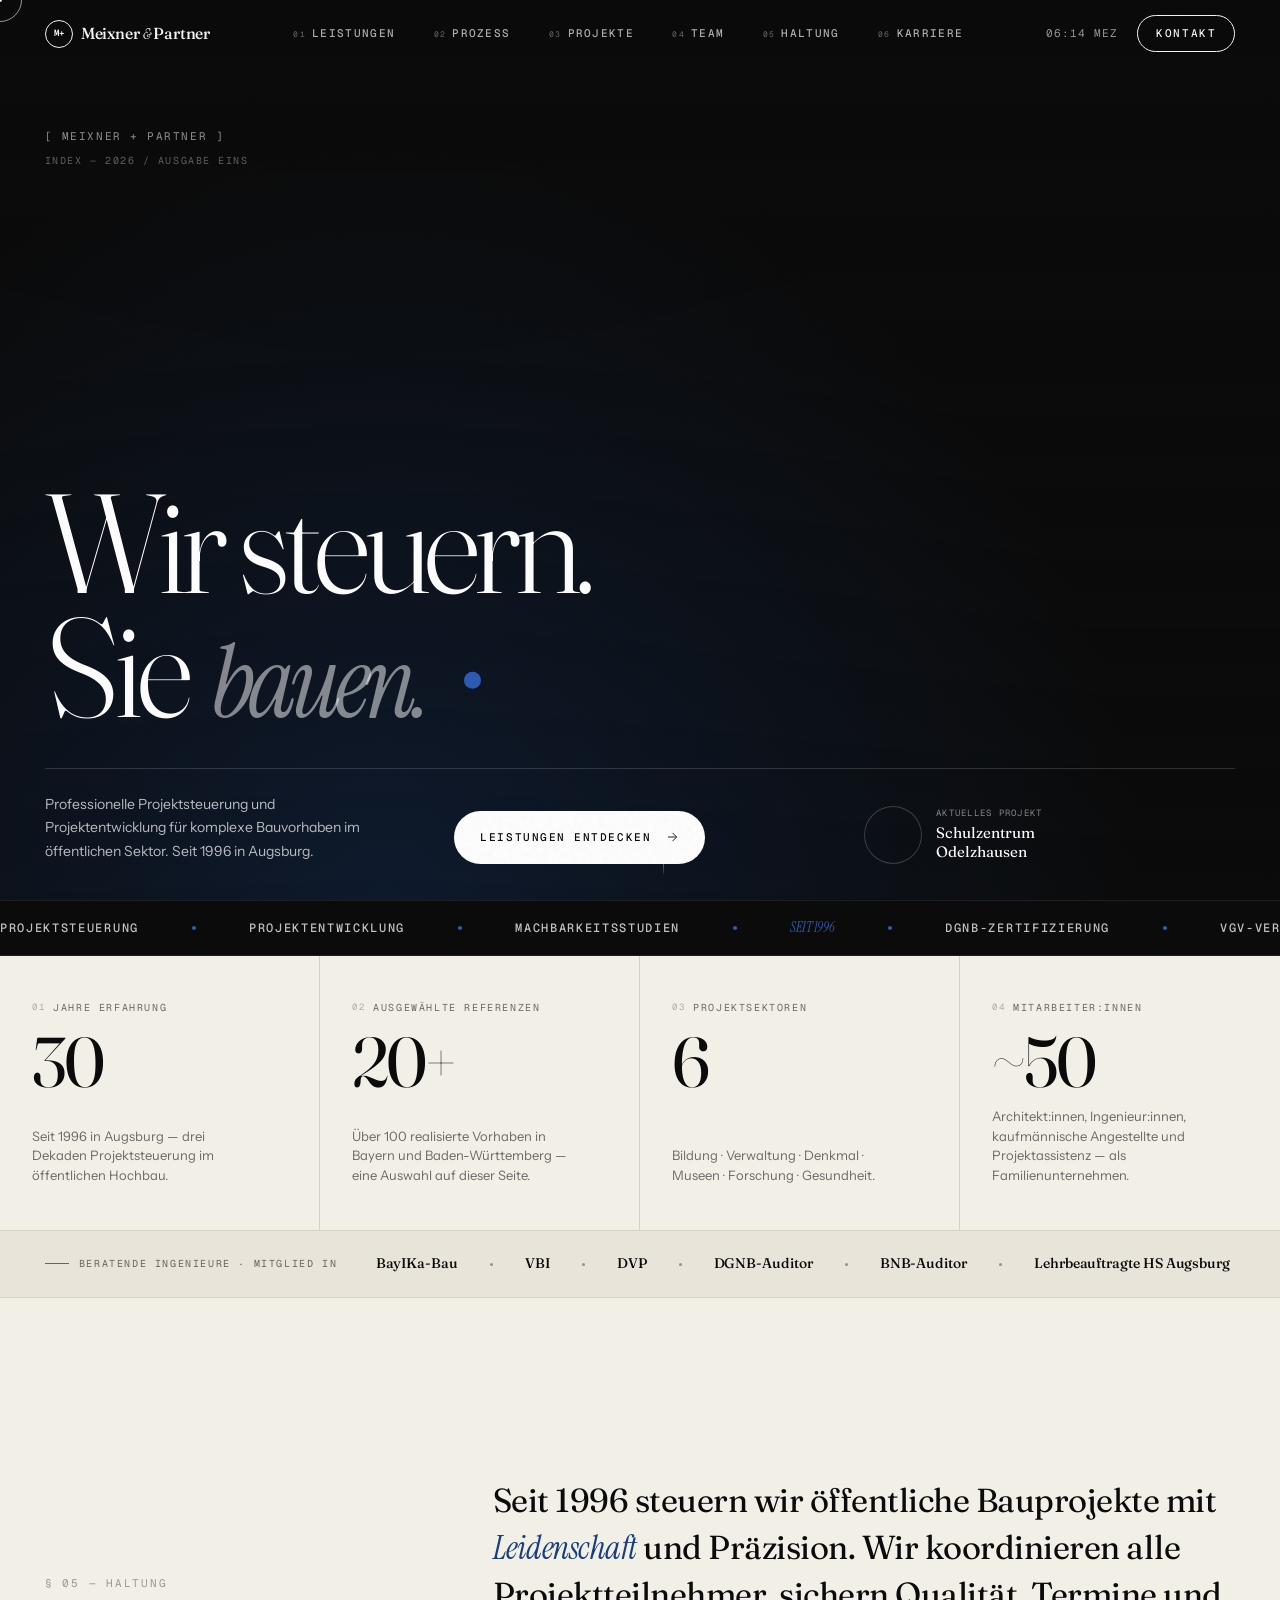
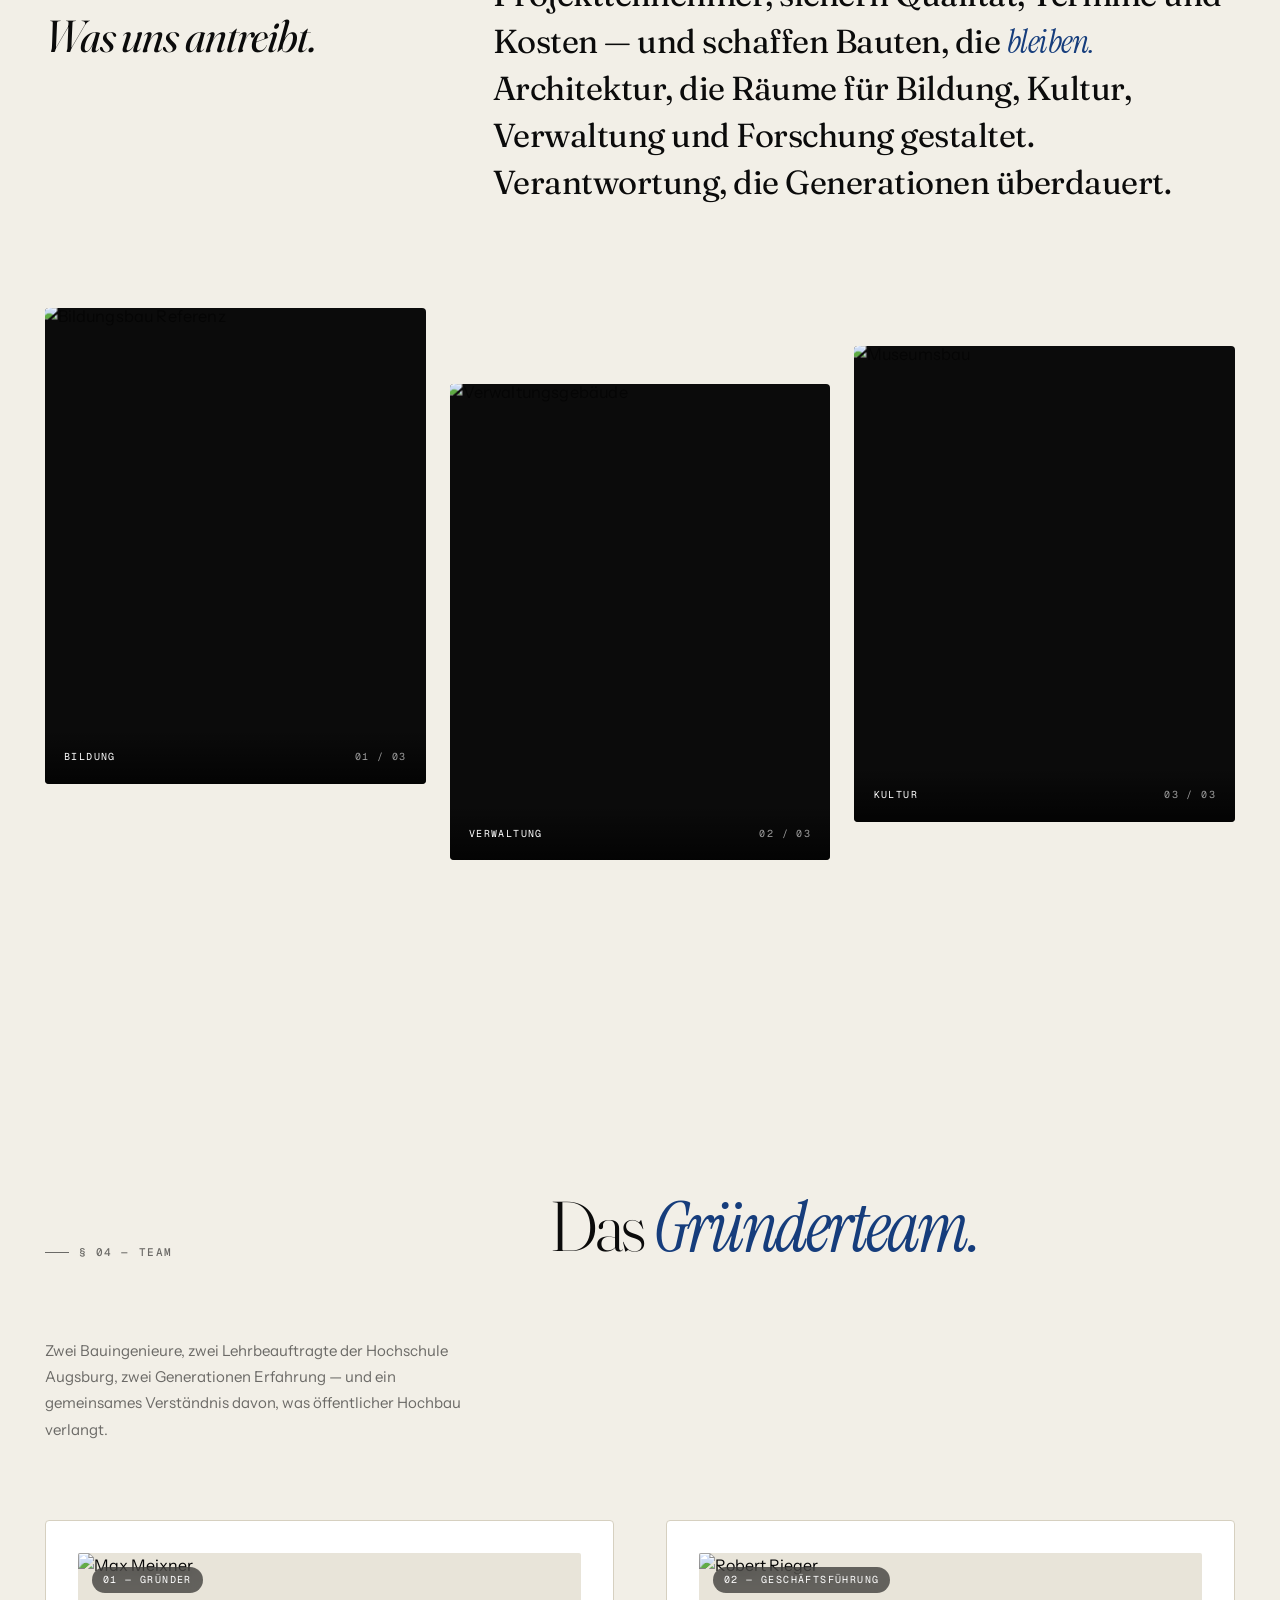
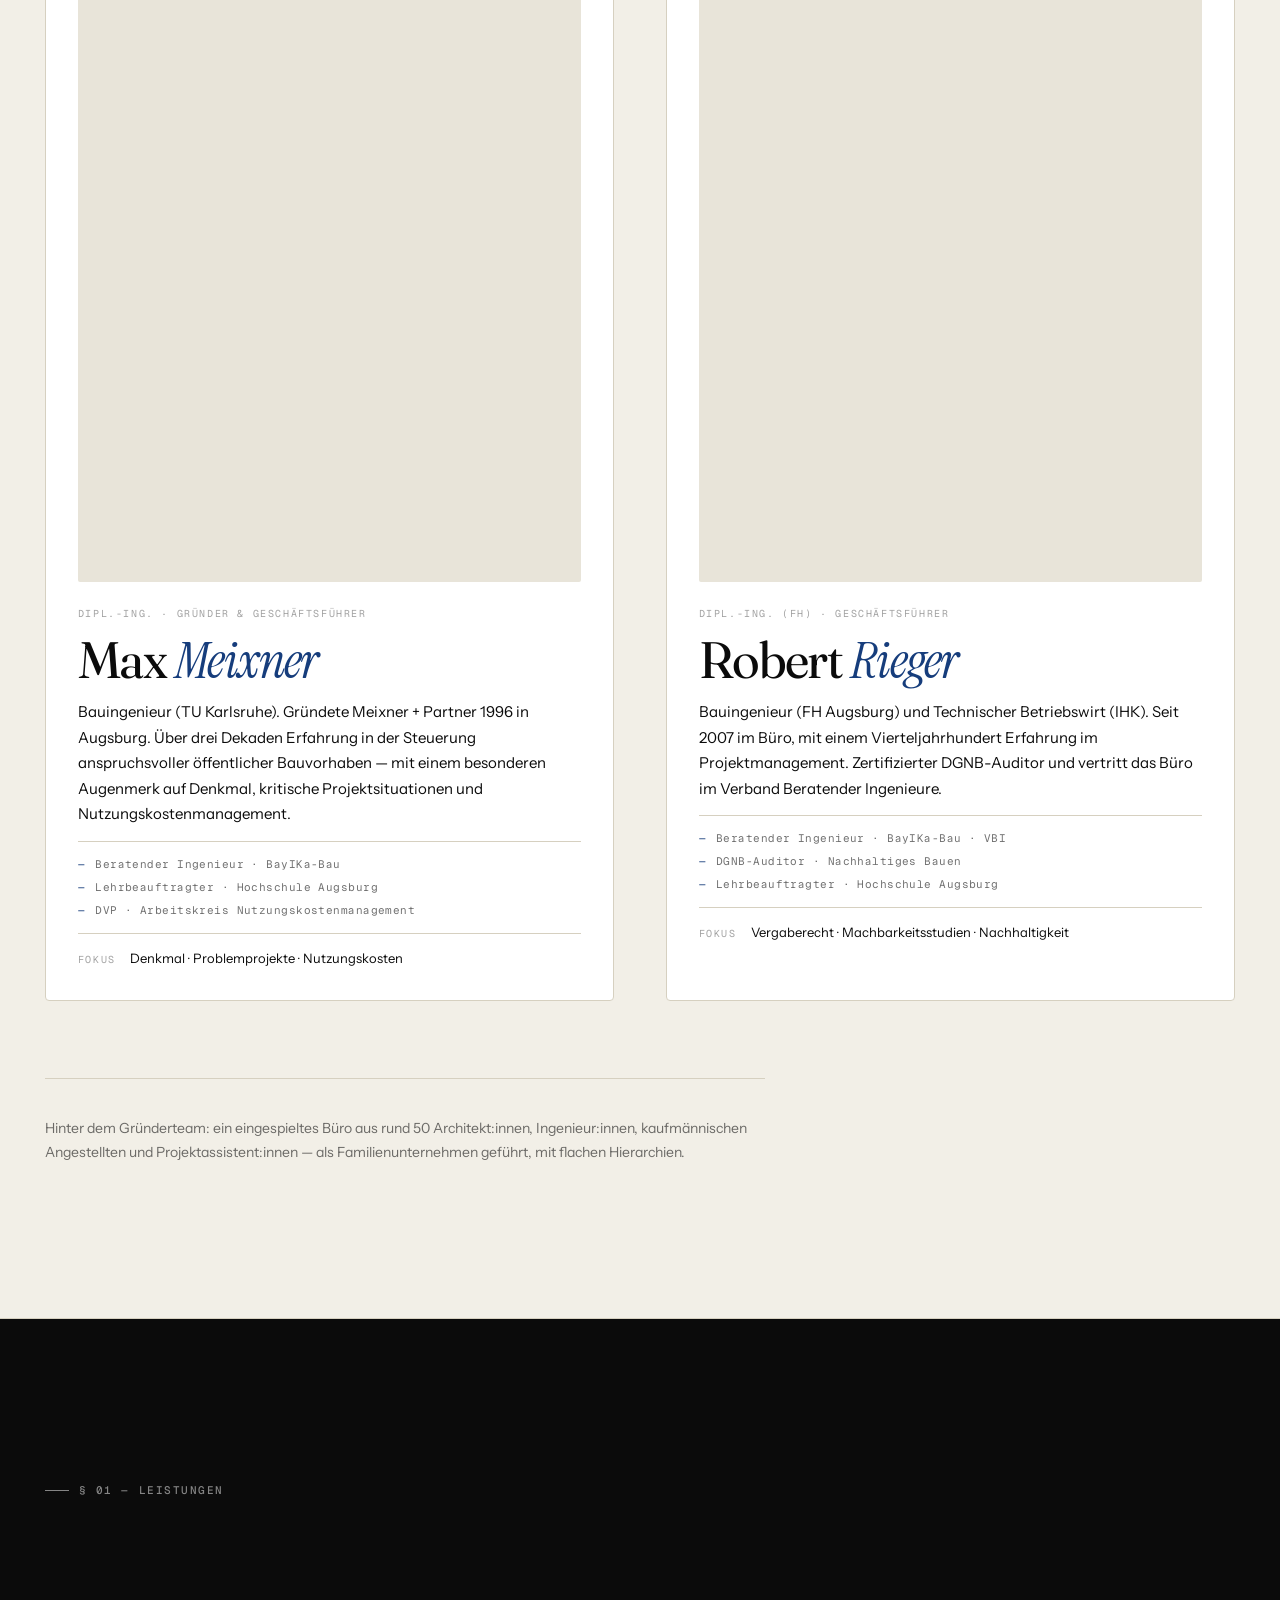
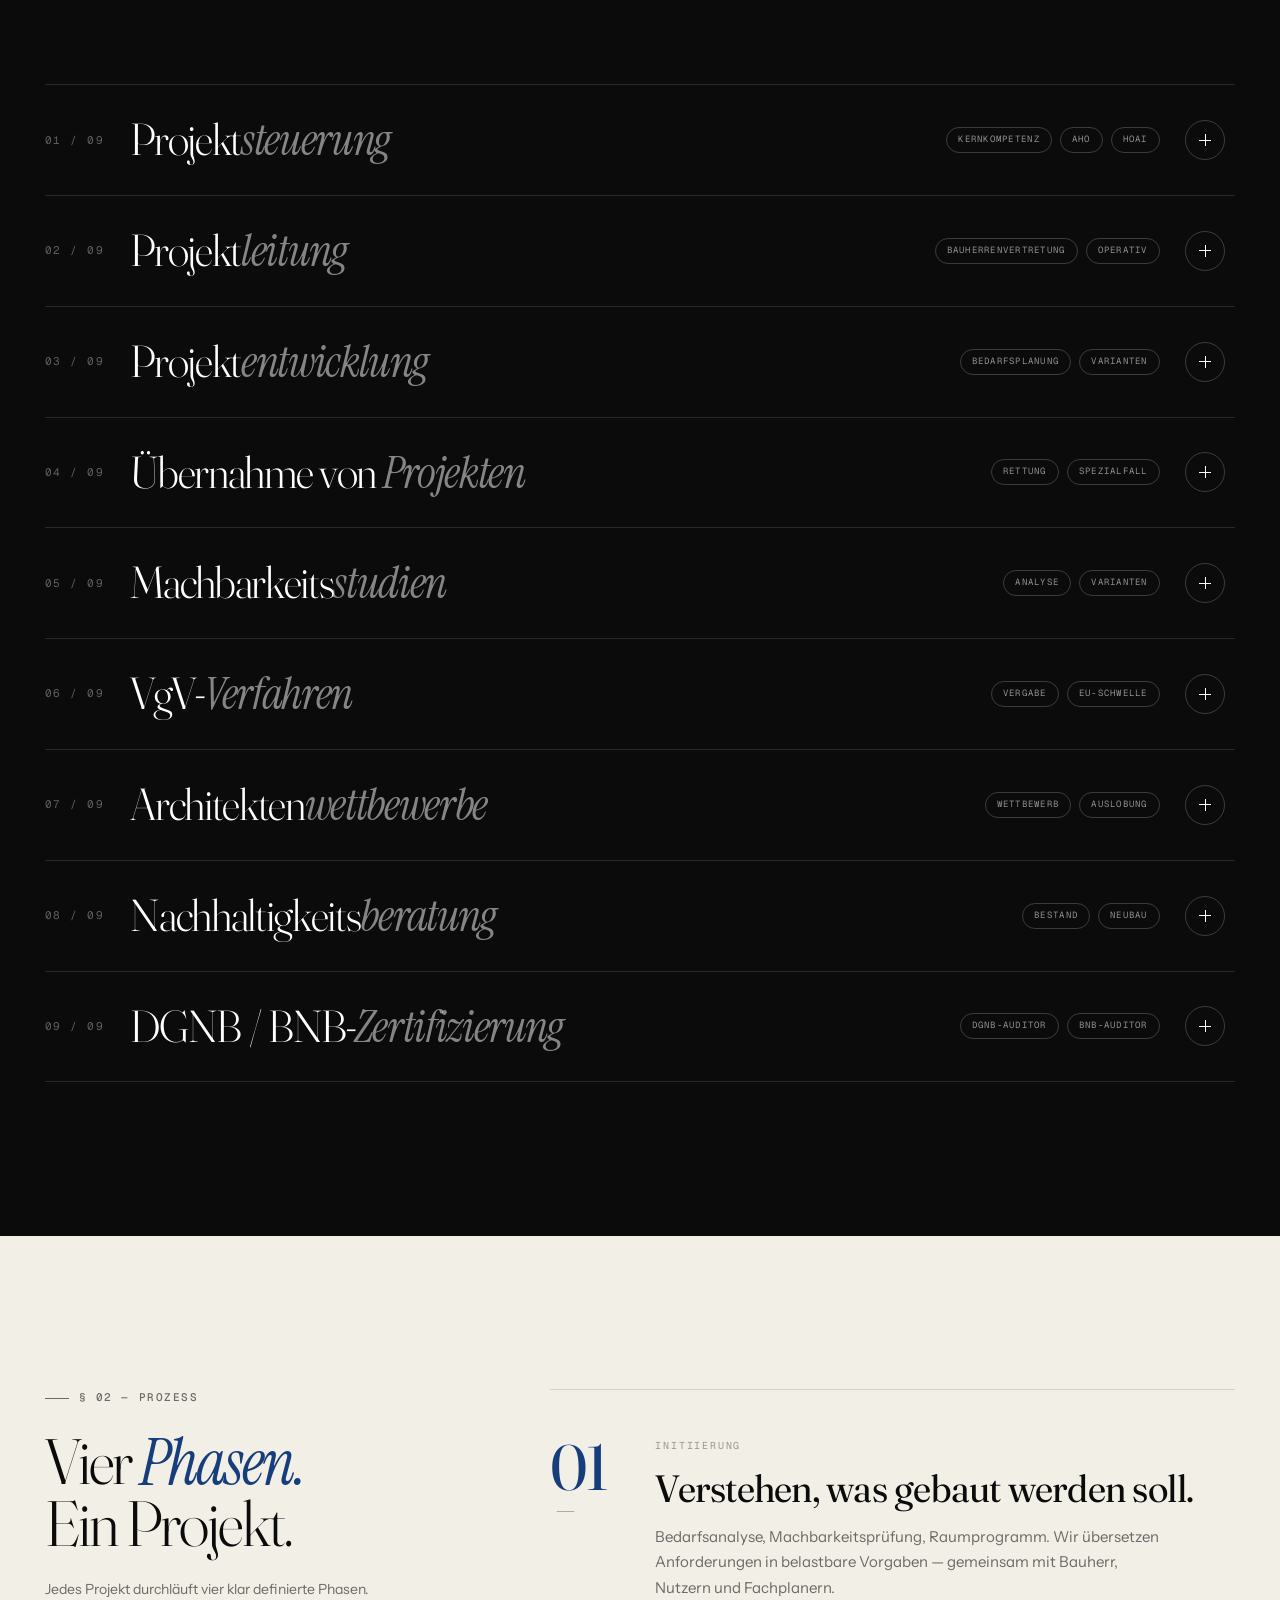
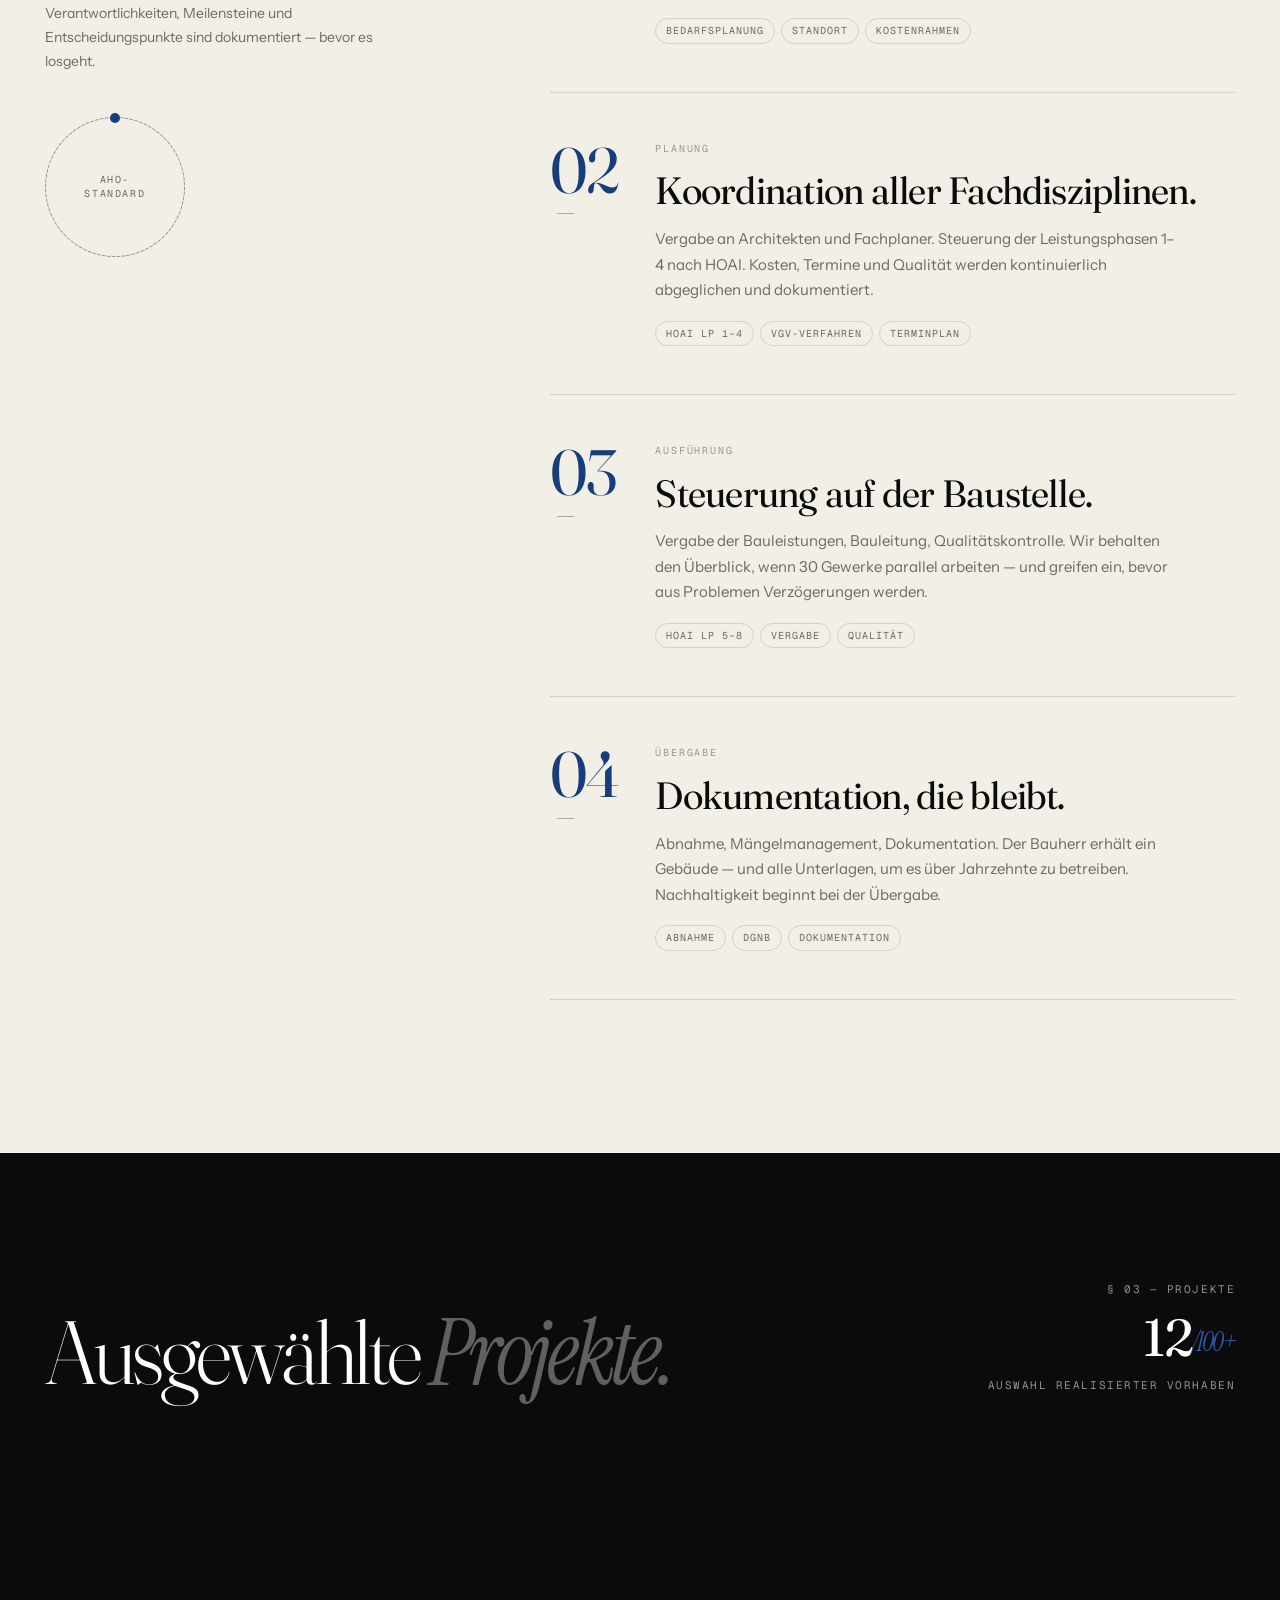
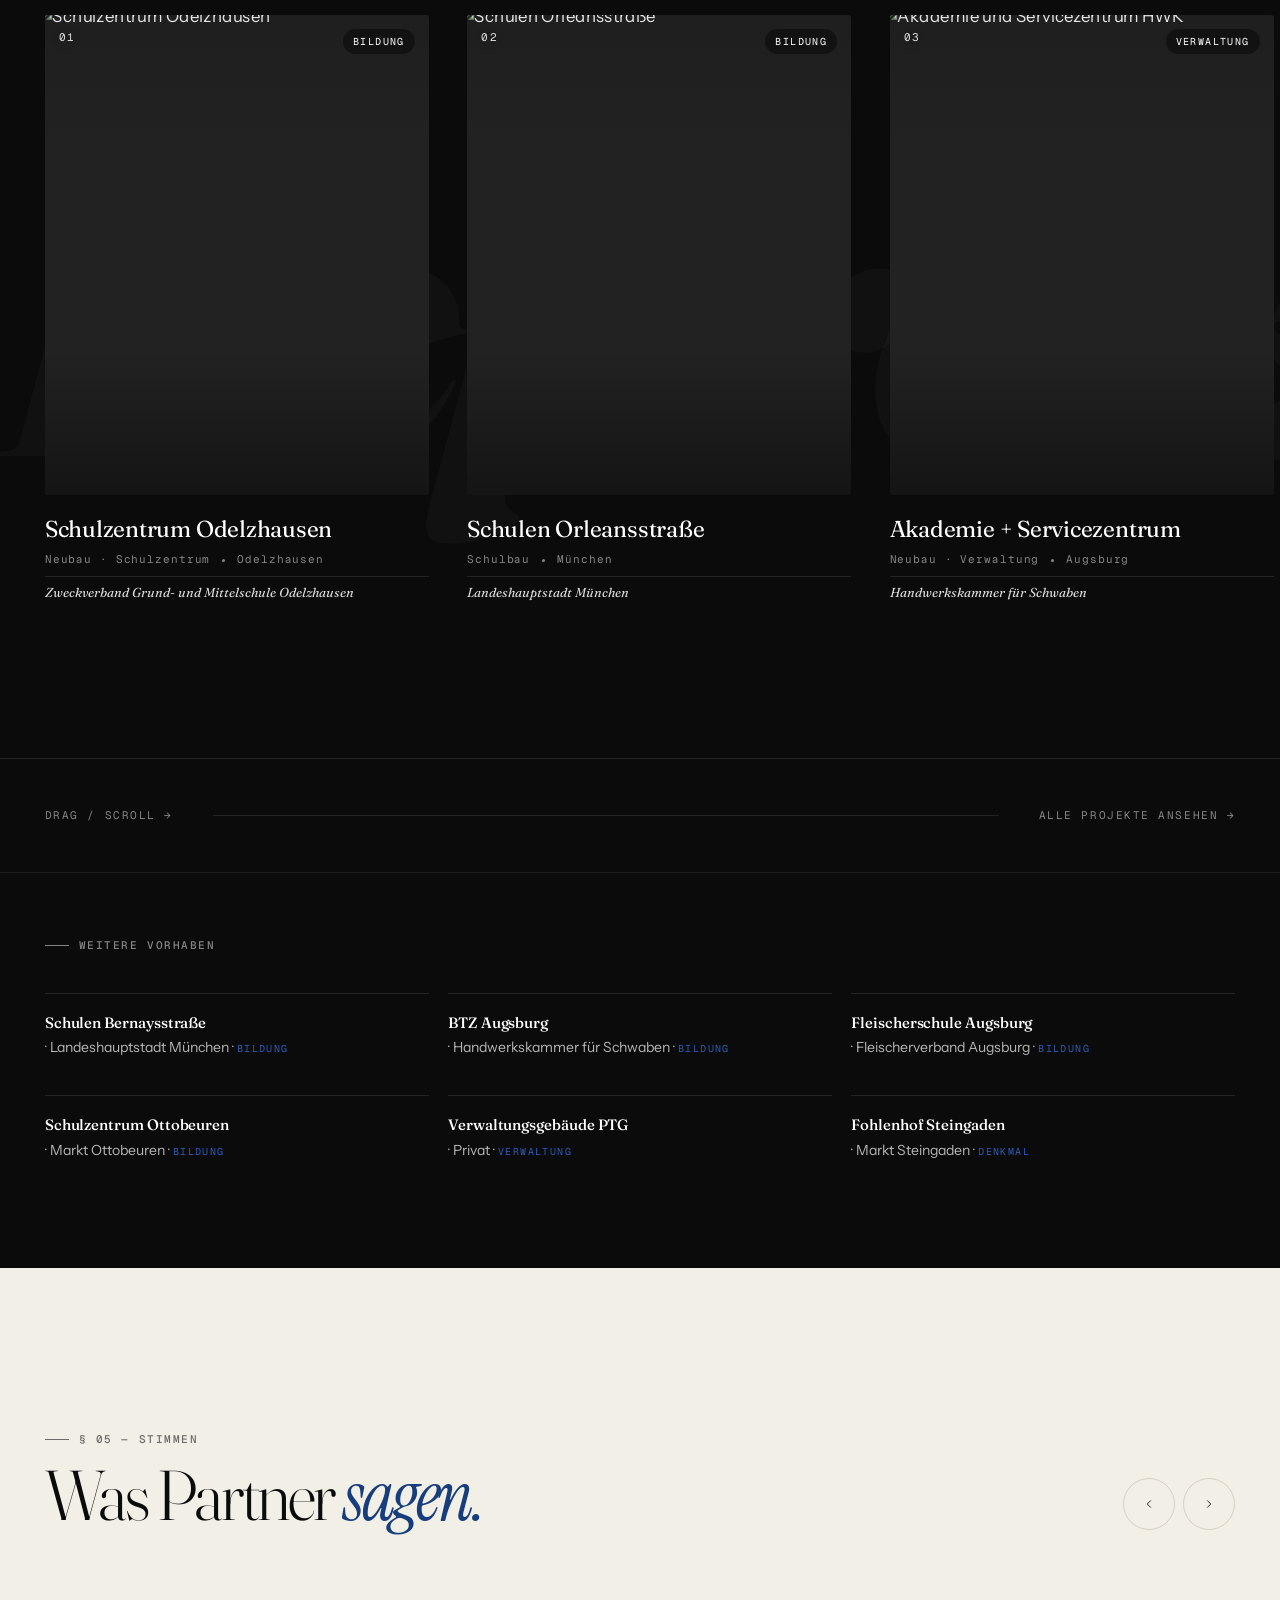
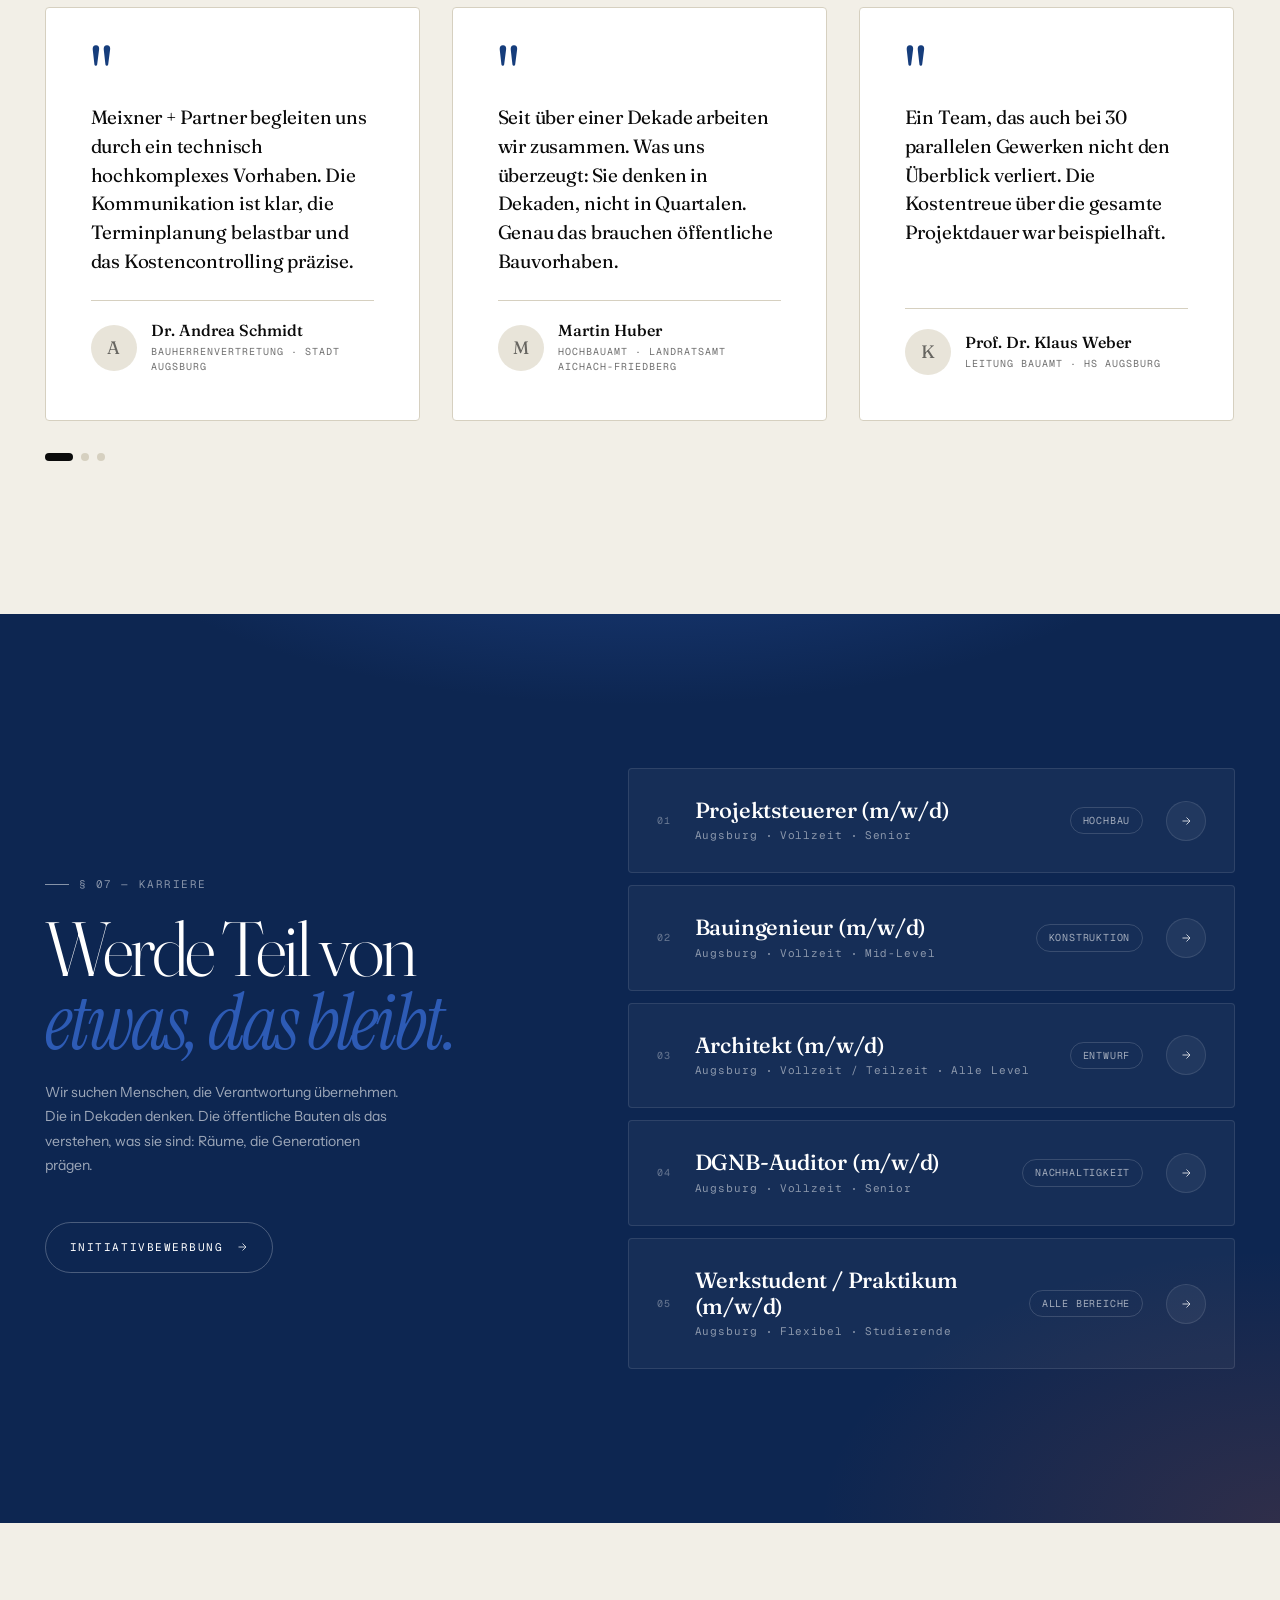
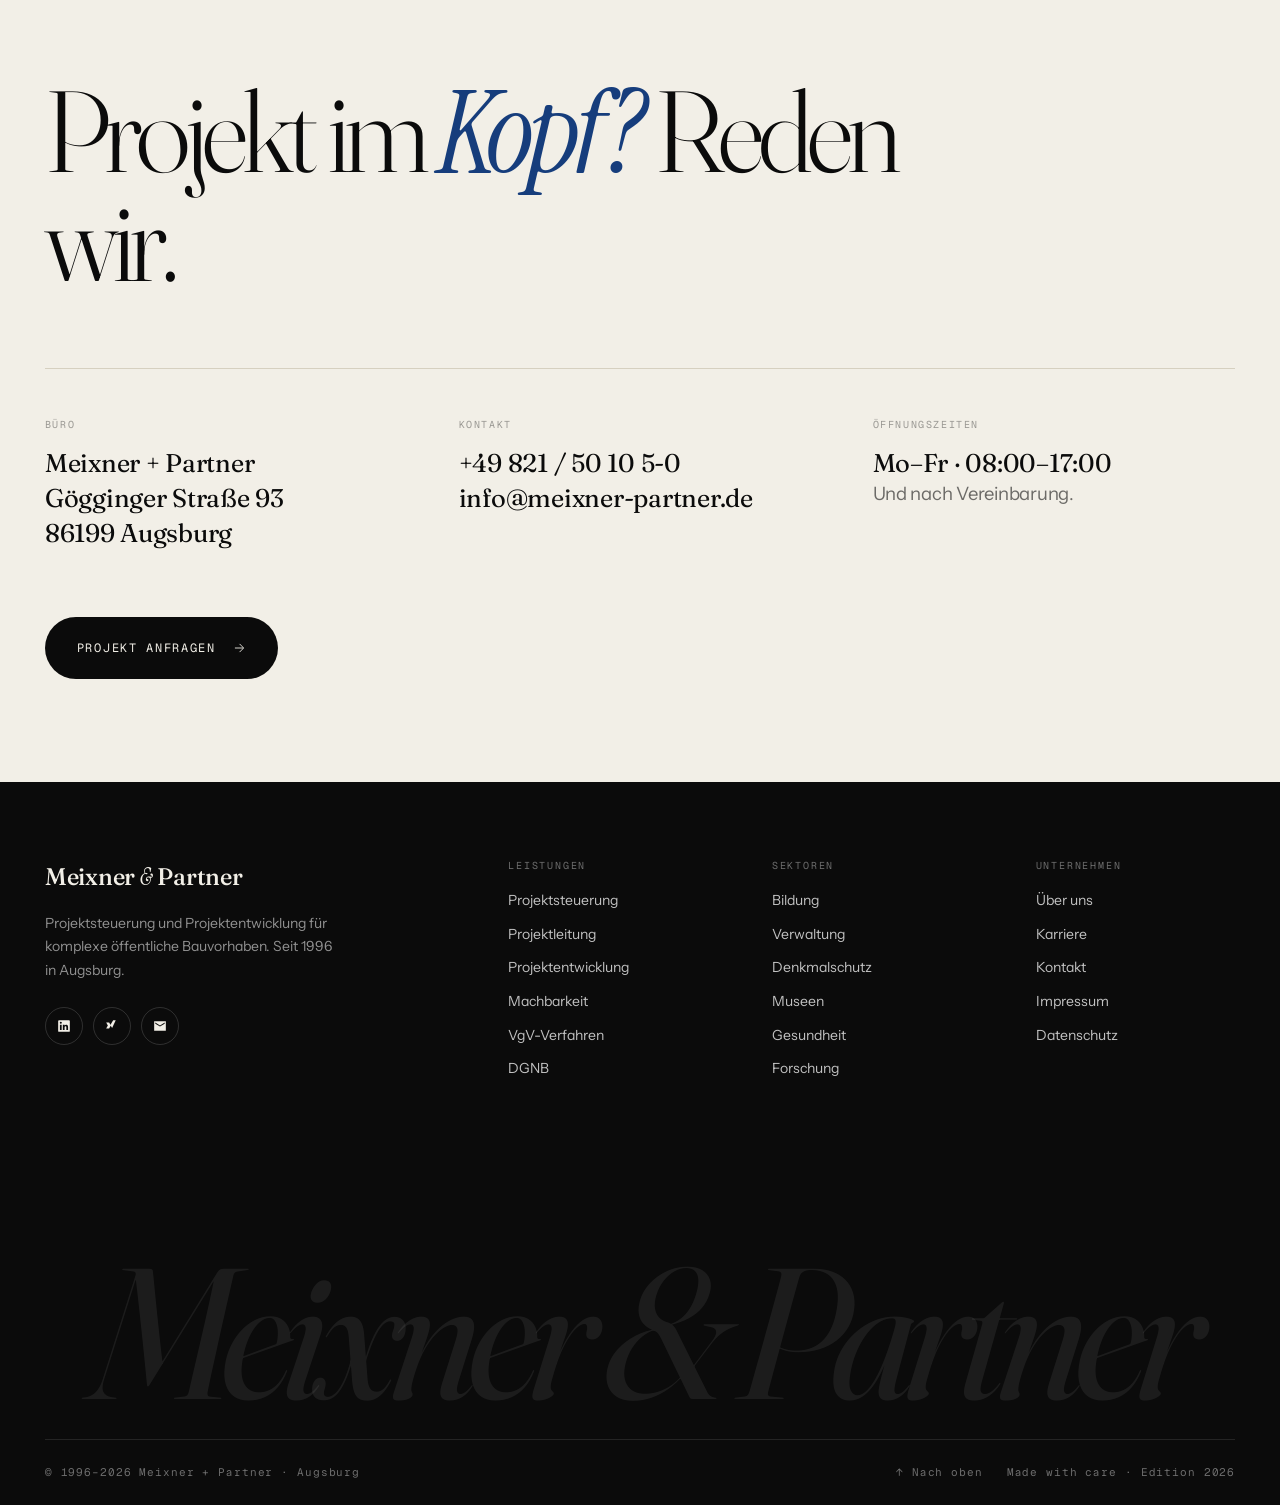
==== index.html @ 899bbfaf "step-6: Projekte 8 -> 12 echte Cards + 6 weitere Vorhaben Listing" ====
<!DOCTYPE html>
<html lang="de">
<head>
<meta charset="UTF-8">
<meta name="viewport" content="width=device-width, initial-scale=1.0">
<title>Meixner + Partner · Projektsteuerung & Projektentwicklung · Augsburg</title>
<meta name="description" content="Meixner + Partner: Projektsteuerung & Projektentwicklung für den öffentlichen Hochbau. Seit 1996 in Augsburg. Bildung, Verwaltung, Denkmal, Museen, Forschung, Gesundheit.">
<meta name="robots" content="index, follow">
<meta property="og:title" content="Meixner + Partner — Projektsteuerung & Projektentwicklung">
<meta property="og:description" content="Projektsteuerung für öffentliche Bauvorhaben. Seit 1996 in Augsburg.">
<meta property="og:type" content="website">
<meta property="og:url" content="https://meixner-partner.de">
<meta property="og:image" content="https://meixner-partner.de/og-image.jpg">
<meta name="twitter:card" content="summary_large_image">
<link rel="canonical" href="https://meixner-partner.de">

<link rel="icon" type="image/svg+xml" href="favicon.svg">
<link rel="apple-touch-icon" href="favicon.svg">
<meta name="theme-color" content="#0B0B0B">

<link rel="preconnect" href="https://fonts.googleapis.com">
<link rel="preconnect" href="https://fonts.gstatic.com" crossorigin>
<link href="https://fonts.googleapis.com/css2?family=Fraunces:ital,opsz,wght@0,9..144,300;0,9..144,400;0,9..144,500;0,9..144,600;0,9..144,700;0,9..144,800;0,9..144,900;1,9..144,300;1,9..144,400&family=Geist:wght@300;400;500;600;700;800;900&family=Geist+Mono:wght@400;500;600&family=Instrument+Sans:ital,wght@0,400;0,500;1,400&family=Instrument+Serif:ital@0;1&display=swap" rel="stylesheet">

<script src="https://cdnjs.cloudflare.com/ajax/libs/gsap/3.12.5/gsap.min.js"></script>
<script src="https://cdnjs.cloudflare.com/ajax/libs/gsap/3.12.5/ScrollTrigger.min.js"></script>
<script src="https://cdnjs.cloudflare.com/ajax/libs/three.js/r128/three.min.js"></script>
<script src="https://cdn.jsdelivr.net/gh/studio-freight/lenis@1.0.42/bundled/lenis.min.js"></script>

<style>
/* ==========================================================================
   MEIXNER + PARTNER — 2026 AWARD EDITION
   Editorial · Architectural · Subtle WebGL
   ========================================================================== */

:root{
  /* COLOR — warm, archival, architectural */
  --ink:#0B0B0B;
  --ink-90:rgba(11,11,11,0.9);
  --ink-60:rgba(11,11,11,0.58);
  --ink-40:rgba(11,11,11,0.38);
  --ink-20:rgba(11,11,11,0.18);
  --ink-10:rgba(11,11,11,0.08);

  --paper:#F2EFE7;       /* warm archival off-white */
  --paper-2:#E8E4D9;
  --paper-3:#DCD6C7;

  --blue:#163D7C;        /* deep blue, more architectural */
  --blue-dark:#0D2651;
  --blue-bright:#2D5BB5;

  --clay:#B94E2B;        /* rare accent — used sparingly */

  --line:#D6D0C0;
  --line-dark:rgba(255,255,255,0.12);

  /* TYPE */
  --ff-display:'Fraunces', 'Times New Roman', serif;
  --ff-sans:'Geist', 'Helvetica Neue', sans-serif;
  --ff-mono:'Geist Mono', ui-monospace, monospace;
  --ff-body:'Instrument Sans', sans-serif;
  --ff-italic:'Instrument Serif', serif;

  /* MOTION */
  --ease:cubic-bezier(0.22,1,0.36,1);
  --ease-smooth:cubic-bezier(0.65,0,0.35,1);
  --ease-back:cubic-bezier(0.34,1.56,0.64,1);

  /* LAYOUT */
  --pad:clamp(20px, 3.5vw, 60px);
  --max:1480px;
  --nav-h:68px;
}

*,*::before,*::after{box-sizing:border-box;margin:0;padding:0}
html{scroll-behavior:auto; -webkit-text-size-adjust:100%}
html.lenis{height:auto}
.lenis.lenis-smooth{scroll-behavior:auto!important}
.lenis.lenis-smooth [data-lenis-prevent]{overscroll-behavior:contain}
.lenis.lenis-stopped{overflow:hidden}
body{
  font-family:var(--ff-body);
  font-size:16px;
  color:var(--ink);
  background:var(--paper);
  overflow-x:hidden;
  -webkit-font-smoothing:antialiased;
  -moz-osx-font-smoothing:grayscale;
  cursor:none;
  min-height:100vh;
  line-height:1.55;
  font-feature-settings:"ss01","ss02","cv11";
}
@media(max-width:900px){body{cursor:auto}}

a{text-decoration:none;color:inherit}
img,video{display:block;max-width:100%}
button{font-family:inherit;cursor:none;background:none;border:none;color:inherit}
@media(max-width:900px){button{cursor:pointer}}
::selection{background:var(--blue);color:var(--paper)}

/* Grain overlay — subtle paper texture */
.grain{
  position:fixed;inset:0;z-index:9500;pointer-events:none;
  opacity:0.08;mix-blend-mode:multiply;
  background-image:url("data:image/svg+xml;utf8,<svg viewBox='0 0 200 200' xmlns='http://www.w3.org/2000/svg'><filter id='n'><feTurbulence type='fractalNoise' baseFrequency='0.9' numOctaves='2'/><feColorMatrix values='0 0 0 0 0  0 0 0 0 0  0 0 0 0 0  0 0 0 0.3 0'/></filter><rect width='200' height='200' filter='url(%23n)'/></svg>");
}

/* ==========================================================================
   CURSOR — magnetic dual-layer
   ========================================================================== */
.cur, .cur-dot{position:fixed;top:0;left:0;pointer-events:none;z-index:9800;will-change:transform;mix-blend-mode:difference}
.cur{
  width:44px;height:44px;border-radius:50%;
  border:1px solid rgba(255,255,255,0.6);
  transform:translate3d(-50%,-50%,0);
  transition:width 0.35s var(--ease), height 0.35s var(--ease), background 0.3s, border-color 0.3s;
}
.cur-dot{
  width:4px;height:4px;border-radius:50%;
  background:#fff;
  transform:translate3d(-50%,-50%,0);
}
.cur-label{
  position:absolute;top:50%;left:50%;transform:translate(-50%,-50%);
  font-family:var(--ff-mono);font-size:9px;font-weight:500;
  letter-spacing:0.14em;text-transform:uppercase;color:#fff;
  opacity:0;transition:opacity 0.25s var(--ease);
  white-space:nowrap;pointer-events:none;
}
.cur.is-hover{width:56px;height:56px;background:rgba(255,255,255,0.08);border-color:rgba(255,255,255,0.2)}
.cur.is-view{width:96px;height:96px;background:rgba(22,61,124,0.95);border-color:transparent;mix-blend-mode:normal}
.cur.is-view .cur-label{opacity:1}
.cur.is-view ~ .cur-dot{opacity:0}
@media(max-width:900px){.cur,.cur-dot{display:none}}

/* ==========================================================================
   INTRO — 1996 → 2026 counter sequence
   ========================================================================== */
#intro{
  position:fixed;inset:0;z-index:9000;background:var(--ink);
  display:flex;align-items:center;justify-content:center;
  overflow:hidden;
}
#intro.done{pointer-events:none}
.intro-grid{
  position:absolute;inset:0;
  background-image:
    linear-gradient(to right, rgba(255,255,255,0.03) 1px, transparent 1px),
    linear-gradient(to bottom, rgba(255,255,255,0.03) 1px, transparent 1px);
  background-size:clamp(40px,6vw,100px) clamp(40px,6vw,100px);
  opacity:0.4;
}
.intro-meta{
  position:absolute;top:clamp(18px,3vw,36px);left:clamp(18px,3vw,36px);
  font-family:var(--ff-mono);font-size:11px;color:rgba(255,255,255,0.5);
  letter-spacing:0.14em;text-transform:uppercase;display:flex;gap:18px;
}
.intro-meta-r{
  position:absolute;top:clamp(18px,3vw,36px);right:clamp(18px,3vw,36px);
  font-family:var(--ff-mono);font-size:11px;color:rgba(255,255,255,0.5);
  letter-spacing:0.14em;text-transform:uppercase;
}
.intro-bot{
  position:absolute;bottom:clamp(18px,3vw,36px);left:clamp(18px,3vw,36px);right:clamp(18px,3vw,36px);
  display:flex;justify-content:space-between;align-items:flex-end;
  font-family:var(--ff-mono);font-size:11px;color:rgba(255,255,255,0.5);
  letter-spacing:0.14em;text-transform:uppercase;
}
.intro-counter{
  font-family:var(--ff-display);font-weight:300;
  font-size:clamp(90px,20vw,300px);
  line-height:0.9;color:#fff;
  font-variation-settings:"opsz" 144;
  letter-spacing:-0.04em;
  display:flex;align-items:center;gap:clamp(8px,2vw,32px);
  font-feature-settings:"tnum";
}
.intro-counter .num{display:inline-block;text-align:right;min-width:1em}
.intro-line{
  width:clamp(40px,8vw,80px);height:1px;background:rgba(255,255,255,0.3);
  position:relative;overflow:hidden;
}
.intro-line::after{
  content:'';position:absolute;inset:0;background:#fff;
  transform-origin:left;transform:scaleX(0);
}
.intro-progress{
  position:absolute;bottom:0;left:0;height:1px;background:rgba(255,255,255,0.15);width:100%;
}
.intro-progress::after{
  content:'';position:absolute;inset:0;background:var(--blue-bright);
  transform-origin:left;transform:scaleX(0);
}
.intro-brand{
  position:absolute;bottom:50%;left:50%;transform:translate(-50%,50%);
  font-family:var(--ff-display);font-weight:400;font-style:italic;
  font-variation-settings:"opsz" 144;
  font-size:clamp(36px,7vw,96px);color:#fff;
  opacity:0;letter-spacing:-0.02em;
  white-space:nowrap;
}

/* ==========================================================================
   NAV — minimal with scroll progress
   ========================================================================== */
.nav{
  position:fixed;top:0;left:0;right:0;z-index:800;
  height:var(--nav-h);
  display:flex;align-items:center;justify-content:space-between;
  padding:0 var(--pad);
  transition:background 0.5s var(--ease), backdrop-filter 0.5s var(--ease), border-color 0.5s;
  border-bottom:1px solid transparent;
  mix-blend-mode:difference;
  color:#fff;
}
.nav.scrolled{
  background:rgba(242,239,231,0.85);
  backdrop-filter:blur(24px) saturate(1.2);
  -webkit-backdrop-filter:blur(24px) saturate(1.2);
  border-bottom-color:var(--line);
  mix-blend-mode:normal;
  color:var(--ink);
}
.nav-logo{
  font-family:var(--ff-display);font-weight:500;font-size:16px;
  letter-spacing:-0.01em;font-variation-settings:"opsz" 36;
  display:flex;align-items:center;gap:8px;
}
.nav-logo-mark{
  width:28px;height:28px;border-radius:50%;
  border:1px solid currentColor;
  display:inline-flex;align-items:center;justify-content:center;
  font-family:var(--ff-mono);font-size:9px;font-weight:600;
  letter-spacing:0;
}
.nav-logo em{font-style:italic;font-family:var(--ff-italic);font-weight:400}
.nav-links{display:flex;gap:clamp(16px,3vw,40px);list-style:none;align-items:center}
.nav-links a{
  font-family:var(--ff-mono);font-size:11px;font-weight:500;
  letter-spacing:0.12em;text-transform:uppercase;
  position:relative;padding:6px 0;display:inline-flex;gap:6px;align-items:baseline;
  opacity:0.7;transition:opacity 0.3s;
}
.nav-links a::before{
  content:attr(data-num);font-size:8px;opacity:0.5;
}
.nav-links a:hover{opacity:1}
.nav-links a::after{
  content:'';position:absolute;left:0;bottom:0;height:1px;width:0;
  background:currentColor;transition:width 0.4s var(--ease);
}
.nav-links a:hover::after{width:100%}
.nav-right{display:flex;align-items:center;gap:20px}
.nav-time{font-family:var(--ff-mono);font-size:11px;letter-spacing:0.08em;opacity:0.6}
.nav-cta{
  font-family:var(--ff-mono);font-size:11px;font-weight:500;
  letter-spacing:0.14em;text-transform:uppercase;
  padding:9px 18px;border:1px solid currentColor;border-radius:100px;
  transition:background 0.3s, color 0.3s;
  display:inline-flex;align-items:center;gap:8px;
}
.nav-cta:hover{background:currentColor}
.nav-cta:hover span{color:var(--paper)}
.nav.scrolled .nav-cta:hover span{color:var(--paper)}
.burger{display:none;flex-direction:column;gap:5px;padding:6px}
.burger span{display:block;width:22px;height:1px;background:currentColor;transition:transform 0.3s,opacity 0.3s}
.burger.open span:nth-child(1){transform:translateY(6px) rotate(45deg)}
.burger.open span:nth-child(2){opacity:0}
.burger.open span:nth-child(3){transform:translateY(-6px) rotate(-45deg)}
@media(max-width:900px){
  .nav-links,.nav-time{display:none}
  .burger{display:flex}
  .nav{height:60px}
  .nav-cta{display:none}
}

/* SCROLL PROGRESS BAR */
.progress{
  position:fixed;top:var(--nav-h);left:0;right:0;height:1px;z-index:799;
  background:transparent;pointer-events:none;
}
.progress::after{
  content:'';position:absolute;inset:0;background:var(--blue);
  transform-origin:left;transform:scaleX(var(--p,0));
  transition:transform 0.1s linear;
}

/* MOBILE MENU */
.mmenu{
  position:fixed;inset:0;z-index:700;background:var(--ink);color:#fff;
  padding:calc(var(--nav-h) + 40px) var(--pad) var(--pad);
  display:none; /* hidden by default on all sizes */
  flex-direction:column;justify-content:space-between;
  transform:translateY(-100%);transition:transform 0.6s var(--ease);
}
.mmenu.open{transform:translateY(0);display:flex}
.mmenu-links{list-style:none;display:flex;flex-direction:column;gap:4px}
.mmenu-links li{overflow:hidden;border-bottom:1px solid rgba(255,255,255,0.1);padding:4px 0}
.mmenu-links a{
  font-family:var(--ff-display);font-weight:400;
  font-size:clamp(36px,10vw,64px);
  display:flex;align-items:baseline;justify-content:space-between;
  padding:16px 0;
}
.mmenu-links a em{font-family:var(--ff-mono);font-size:11px;font-style:normal;opacity:0.4;letter-spacing:0.1em}
.mmenu-foot{font-family:var(--ff-mono);font-size:11px;color:rgba(255,255,255,0.5);letter-spacing:0.12em;display:flex;justify-content:space-between;text-transform:uppercase}

/* ==========================================================================
   TYPOGRAPHY UTILITIES
   ========================================================================== */
.eyebrow{
  font-family:var(--ff-mono);font-size:11px;font-weight:500;
  letter-spacing:0.14em;text-transform:uppercase;
  display:inline-flex;align-items:center;gap:10px;
  color:var(--ink-60);
}
.eyebrow::before{
  content:'';width:24px;height:1px;background:currentColor;display:block;
}
.eyebrow--center{justify-content:center}
.eyebrow--light{color:rgba(255,255,255,0.5)}

.section-num{
  font-family:var(--ff-mono);font-size:10px;font-weight:500;
  letter-spacing:0.2em;color:var(--ink-40);
}

.split-line{overflow:hidden;display:block}
.split-char,.split-word{display:inline-block;transform:translateY(110%);opacity:0}
.split-char.in,.split-word.in{transform:translateY(0);opacity:1;transition:transform 0.9s var(--ease), opacity 0.5s}

.rv{opacity:0;transform:translateY(24px);transition:opacity 0.9s var(--ease), transform 0.9s var(--ease)}
.rv.in{opacity:1;transform:translateY(0)}

/* ==========================================================================
   HERO
   ========================================================================== */
#hero{
  position:relative;min-height:100vh;min-height:100dvh;
  background:var(--ink);color:#fff;overflow:hidden;
  padding-top:var(--nav-h);
  display:flex;flex-direction:column;
}
.hero-canvas{
  position:absolute;inset:0;z-index:1;
}
.hero-canvas canvas{width:100%!important;height:100%!important;display:block}
.hero-bg{
  position:absolute;inset:0;z-index:0;
  width:100%;height:100%;
  object-fit:cover;object-position:center;
  filter:grayscale(0.4) contrast(1.1) brightness(0.55);
  transform:scale(1.08);
  transition:transform 10s var(--ease);
}
#hero.loaded .hero-bg{transform:scale(1)}
/* Gradient overlay for video (pseudo-elements don't work on video tags) */
#hero::before{
  content:'';
  position:absolute;inset:0;z-index:2;pointer-events:none;
  background:
    radial-gradient(ellipse at 30% 100%, rgba(22,61,124,0.3), transparent 60%),
    linear-gradient(180deg, rgba(11,11,11,0.5) 0%, rgba(11,11,11,0.2) 40%, rgba(11,11,11,0.9) 100%);
}
.hero-inner{
  position:relative;z-index:5;
  flex:1;
  display:grid;
  grid-template-columns:1fr;
  grid-template-rows:1fr auto;
  padding:clamp(32px,5vw,60px) var(--pad) clamp(24px,3vw,36px);
  gap:40px;
  max-width:var(--max);
  width:100%;
  margin:0 auto;
}
.hero-top{
  display:grid;grid-template-columns:1fr auto;align-items:start;
  gap:24px;
  font-family:var(--ff-mono);font-size:11px;
  letter-spacing:0.14em;text-transform:uppercase;
  color:rgba(255,255,255,0.55);
}
.hero-top-l,.hero-top-r{display:flex;flex-direction:column;gap:8px}
.hero-top-r{text-align:right}
.hero-coord{color:rgba(255,255,255,0.35);font-size:10px}

.hero-main{
  display:flex;flex-direction:column;justify-content:flex-end;
  flex:1;
}
.hero-title{
  font-family:var(--ff-display);font-weight:300;
  font-variation-settings:"opsz" 144;
  font-size:clamp(54px, 11vw, 190px);
  line-height:0.88;letter-spacing:-0.045em;
  margin-bottom:clamp(24px,3vw,40px);
  color:#fff;
}
.hero-title .l1{display:block;overflow:hidden}
.hero-title .l1 > span{display:inline-block}
.hero-title .l2{display:flex;align-items:baseline;gap:clamp(10px,2vw,24px);flex-wrap:wrap;overflow:hidden}
.hero-title .l2 > span{display:inline-block}
.hero-title em{
  font-style:italic;font-weight:300;
  font-family:var(--ff-italic);
  color:rgba(255,255,255,0.5);
  font-size:0.72em;
  font-variation-settings:"opsz" 144;
}
.hero-title .dot{
  display:inline-block;width:0.12em;height:0.12em;
  background:var(--blue-bright);border-radius:50%;
  vertical-align:middle;margin:0 0.1em;
  transform:translateY(-0.2em);
}

.hero-bot{
  display:grid;grid-template-columns:1fr 1fr 1fr;
  gap:clamp(20px,3vw,40px);align-items:end;
  padding-top:24px;border-top:1px solid rgba(255,255,255,0.15);
}
.hero-sub{
  font-family:var(--ff-body);font-size:14px;
  color:rgba(255,255,255,0.72);line-height:1.7;
  max-width:36ch;
}
.hero-cta-wrap{display:flex;flex-direction:column;gap:14px;align-items:flex-start}
.hero-cta{
  display:inline-flex;align-items:center;gap:14px;
  font-family:var(--ff-mono);font-size:11px;font-weight:500;
  letter-spacing:0.14em;text-transform:uppercase;
  padding:18px 26px;
  background:#fff;color:var(--ink);
  border-radius:100px;
  transition:transform 0.4s var(--ease), background 0.3s;
  position:relative;overflow:hidden;
}
.hero-cta svg{width:14px;height:14px;stroke:currentColor;fill:none;stroke-width:1.5}
.hero-cta:hover{background:var(--blue);color:#fff}
.hero-cta::before{
  content:'';position:absolute;inset:0;background:var(--blue);
  transform:scaleX(0);transform-origin:right;
  transition:transform 0.5s var(--ease);
}
.hero-cta:hover::before{transform:scaleX(1);transform-origin:left}
.hero-cta span{position:relative;z-index:1}
.hero-cta svg{position:relative;z-index:1}

.hero-meta-r{text-align:right;display:flex;flex-direction:column;gap:8px;align-items:flex-end}
.hero-ref-tag{
  font-family:var(--ff-mono);font-size:10px;letter-spacing:0.16em;
  text-transform:uppercase;color:rgba(255,255,255,0.45);
}
.hero-ref{
  display:flex;align-items:center;gap:14px;cursor:none;
}
.hero-ref-thumb{
  width:58px;height:58px;border-radius:50%;overflow:hidden;
  border:1px solid rgba(255,255,255,0.2);flex-shrink:0;
  background-image:url('https://www.meixner-partner.de/wp-content/uploads/2020/07/awb_bildung_neu.jpg');
  background-size:cover;background-position:center;
}
.hero-ref-name{font-family:var(--ff-display);font-size:15px;font-weight:400;color:#fff;line-height:1.3;max-width:16ch;text-align:left}
.hero-ref-name small{display:block;font-family:var(--ff-mono);font-size:9px;letter-spacing:0.14em;color:rgba(255,255,255,0.5);text-transform:uppercase;margin-bottom:3px}

.hero-scroll{
  position:absolute;bottom:clamp(16px,2vw,28px);left:50%;transform:translateX(-50%);
  z-index:6;
  font-family:var(--ff-mono);font-size:10px;letter-spacing:0.2em;
  text-transform:uppercase;color:rgba(255,255,255,0.55);
  display:flex;flex-direction:column;align-items:center;gap:10px;
}
.hero-scroll-line{
  width:1px;height:40px;background:linear-gradient(to bottom, rgba(255,255,255,0.1), rgba(255,255,255,0.6), rgba(255,255,255,0.1));
  animation:scroll-line 2s var(--ease) infinite;
}
@keyframes scroll-line{0%{transform:scaleY(0.3);transform-origin:top}50%{transform:scaleY(1);transform-origin:top}51%{transform:scaleY(1);transform-origin:bottom}100%{transform:scaleY(0.3);transform-origin:bottom}}

@media(max-width:900px){
  .hero-title{font-size:clamp(48px,14vw,90px)}
  .hero-bot{grid-template-columns:1fr;gap:20px}
  .hero-meta-r{align-items:flex-start;text-align:left}
  .hero-ref-name{text-align:left}
  .hero-top-r{text-align:left}
  .hero-top{grid-template-columns:1fr}
}

/* ==========================================================================
   MARQUEE TICKER (between hero and stats)
   ========================================================================== */
.marquee{
  background:var(--ink);color:#fff;
  border-top:1px solid rgba(255,255,255,0.08);
  border-bottom:1px solid rgba(255,255,255,0.08);
  overflow:hidden;padding:16px 0;
  display:flex;align-items:center;
  position:relative;
}
.marquee-track{
  display:flex;gap:48px;white-space:nowrap;
  animation:marquee 40s linear infinite;
  font-family:var(--ff-mono);font-size:12px;font-weight:500;
  letter-spacing:0.14em;text-transform:uppercase;color:rgba(255,255,255,0.75);
  align-items:center;
}
.marquee-track > span{display:inline-flex;align-items:center;gap:48px}
.marquee-track svg{flex-shrink:0}
.marquee-track em{font-family:var(--ff-italic);font-style:italic;font-size:14px;color:var(--blue-bright);font-weight:400;letter-spacing:0}
@keyframes marquee{from{transform:translateX(0)}to{transform:translateX(-50%)}}

/* ==========================================================================
   STATS
   ========================================================================== */
.stats{
  background:var(--paper);
  display:grid;grid-template-columns:repeat(4,1fr);
  border-bottom:1px solid var(--line);
}
.stat{
  padding:clamp(28px,3.5vw,48px) clamp(18px,2.5vw,36px);
  border-right:1px solid var(--line);
  position:relative;overflow:hidden;
  display:flex;flex-direction:column;gap:14px;
}
.stat:last-child{border-right:none}
.stat-label{font-family:var(--ff-mono);font-size:10px;letter-spacing:0.16em;text-transform:uppercase;color:var(--ink-60);display:flex;align-items:center;gap:8px}
.stat-label::before{content:attr(data-n);font-size:9px;opacity:0.5}
.stat-num{
  font-family:var(--ff-display);font-weight:400;
  font-variation-settings:"opsz" 144;
  font-size:clamp(44px,5.5vw,88px);line-height:0.9;
  letter-spacing:-0.04em;color:var(--ink);
  font-feature-settings:"tnum";
}
.stat-num em{font-style:italic;font-family:var(--ff-italic);font-weight:400;color:var(--blue);font-size:0.6em;vertical-align:0.2em}
.stat-desc{font-family:var(--ff-body);font-size:13px;color:var(--ink-60);line-height:1.5;margin-top:auto;max-width:24ch}
@media(max-width:900px){
  .stats{grid-template-columns:1fr 1fr}
  .stat:nth-child(2){border-right:none}
  .stat:nth-child(-n+2){border-bottom:1px solid var(--line)}
}

/* ==========================================================================
   TRUST BAR
   ========================================================================== */
.trust-bar{
  background:var(--paper-2);
  border-bottom:1px solid var(--line);
  padding:clamp(14px,2vw,22px) var(--pad);
}
.trust-inner{
  max-width:var(--max);margin:0 auto;
  display:flex;align-items:center;gap:clamp(18px,3vw,40px);
  flex-wrap:wrap;
}
.trust-label{
  font-family:var(--ff-mono);font-size:10px;
  letter-spacing:0.16em;text-transform:uppercase;
  color:var(--ink-60);flex-shrink:0;
  display:inline-flex;align-items:center;gap:10px;
}
.trust-label::before{
  content:'';width:24px;height:1px;background:currentColor;
}
.trust-list{
  list-style:none;display:flex;gap:clamp(14px,2.5vw,32px);
  flex-wrap:wrap;align-items:center;margin:0;padding:0;
}
.trust-list li{
  font-family:var(--ff-display);font-weight:500;font-size:14px;
  font-variation-settings:"opsz" 24;
  color:var(--ink);letter-spacing:-0.005em;
  position:relative;
}
.trust-list li:not(:last-child)::after{
  content:'';display:inline-block;
  width:3px;height:3px;border-radius:50%;
  background:var(--ink-40);
  margin-left:clamp(14px,2.5vw,32px);
  vertical-align:middle;
}
.trust-list abbr{text-decoration:none;border:none;cursor:help}
@media(max-width:700px){
  .trust-list li:not(:last-child)::after{display:none}
  .trust-list{gap:14px}
  .trust-list li{font-size:13px}
}

/* ==========================================================================
   MANIFEST — large serif statement with word-by-word reveal
   ========================================================================== */
#manifest{
  background:var(--paper);
  padding:clamp(100px,14vw,200px) var(--pad) clamp(100px,14vw,180px);
  position:relative;
  overflow:hidden;
}
.manifest-inner{max-width:var(--max);margin:0 auto}
.manifest-head{
  display:grid;grid-template-columns:1fr 2fr;gap:clamp(32px,6vw,80px);
  margin-bottom:clamp(48px,8vw,120px);align-items:start;
}
.manifest-head-l{display:flex;flex-direction:column;gap:20px;position:sticky;top:calc(var(--nav-h) + 30px)}
.manifest-num{
  font-family:var(--ff-mono);font-size:11px;color:var(--ink-40);
  letter-spacing:0.16em;text-transform:uppercase;
}
.manifest-title{
  font-family:var(--ff-display);font-weight:400;font-style:italic;
  font-variation-settings:"opsz" 144;
  font-size:clamp(28px,3.5vw,54px);line-height:1.05;letter-spacing:-0.02em;
  color:var(--ink);
}
.manifest-body{
  font-family:var(--ff-display);font-weight:400;
  font-variation-settings:"opsz" 36;
  font-size:clamp(22px,2.6vw,38px);
  line-height:1.4;letter-spacing:-0.015em;
  color:var(--ink);
}
.manifest-body .word{opacity:0.12;transition:opacity 0.3s}
.manifest-body em{font-style:italic;font-family:var(--ff-italic);color:var(--blue)}

.manifest-tiles{
  display:grid;grid-template-columns:repeat(3,1fr);gap:clamp(12px,2vw,24px);
  margin-top:clamp(60px,8vw,100px);
}
.mtile{
  position:relative;overflow:hidden;
  aspect-ratio:4/5;
  border-radius:4px;
  background:var(--ink);
}
.mtile:nth-child(2){margin-top:clamp(40px,6vw,80px)}
.mtile:nth-child(3){margin-top:clamp(20px,3vw,40px)}
.mtile img{
  width:100%;height:100%;object-fit:cover;
  filter:grayscale(0.15) contrast(1.05);
  transform:scale(1.02);
  transition:transform 1.2s var(--ease), filter 0.6s;
}
.mtile:hover img{transform:scale(1.08);filter:grayscale(0) contrast(1.1)}
.mtile-cap{
  position:absolute;bottom:0;left:0;right:0;
  padding:clamp(12px,1.5vw,20px);
  display:flex;justify-content:space-between;align-items:flex-end;
  color:#fff;font-family:var(--ff-mono);font-size:10px;letter-spacing:0.14em;
  text-transform:uppercase;z-index:2;
  background:linear-gradient(to top, rgba(0,0,0,0.7), transparent);
}
.mtile-num{opacity:0.6}
@media(max-width:900px){
  .manifest-head{grid-template-columns:1fr;gap:28px}
  .manifest-head-l{position:static}
  .manifest-tiles{grid-template-columns:1fr 1fr;gap:10px}
  .mtile:nth-child(3){display:none}
  .mtile{margin-top:0!important;aspect-ratio:3/4}
}

/* ==========================================================================
   TEAM — Gründerporträt
   ========================================================================== */
#team{
  background:var(--paper);
  padding:clamp(100px,12vw,160px) var(--pad);
  border-bottom:1px solid var(--line);
}
.team-inner{max-width:var(--max);margin:0 auto}
.team-head{
  display:grid;grid-template-columns:1fr 1.6fr;gap:clamp(32px,6vw,80px);
  margin-bottom:clamp(48px,6vw,80px);align-items:end;
}
.team-title{
  font-family:var(--ff-display);font-weight:300;
  font-variation-settings:"opsz" 144;
  font-size:clamp(40px,5.5vw,88px);line-height:0.95;letter-spacing:-0.04em;
}
.team-title em{font-style:italic;font-family:var(--ff-italic);color:var(--blue);font-weight:300}
.team-intro{
  font-family:var(--ff-body);font-size:15px;line-height:1.75;
  color:var(--ink-60);max-width:50ch;
}
.team-grid{
  display:grid;grid-template-columns:1fr 1fr;
  gap:clamp(24px,4vw,56px);
}
.tperson{
  display:flex;flex-direction:column;gap:24px;
  background:#fff;border:1px solid var(--line);
  padding:clamp(20px,2.5vw,32px);
  border-radius:4px;
}
.tperson-photo{
  position:relative;aspect-ratio:4/5;overflow:hidden;border-radius:2px;
  background:var(--paper-2);
}
.tperson-photo img{
  width:100%;height:100%;object-fit:cover;
  filter:grayscale(0.2) contrast(1.05);
  transition:filter 0.6s var(--ease), transform 0.8s var(--ease);
}
.tperson:hover .tperson-photo img{filter:grayscale(0) contrast(1.1);transform:scale(1.03)}
.tperson-tag{
  position:absolute;top:14px;left:14px;
  font-family:var(--ff-mono);font-size:10px;
  letter-spacing:0.14em;text-transform:uppercase;
  color:#fff;background:rgba(11,11,11,0.6);
  backdrop-filter:blur(8px);
  padding:5px 11px;border-radius:100px;
}
.tperson-info{display:flex;flex-direction:column;gap:14px}
.tperson-role{
  font-family:var(--ff-mono);font-size:10px;
  letter-spacing:0.16em;text-transform:uppercase;color:var(--ink-40);
}
.tperson-name{
  font-family:var(--ff-display);font-weight:400;
  font-variation-settings:"opsz" 72;
  font-size:clamp(32px,4vw,52px);line-height:0.95;letter-spacing:-0.03em;
}
.tperson-name em{font-family:var(--ff-italic);font-style:italic;color:var(--blue);font-weight:400}
.tperson-bio{
  font-family:var(--ff-body);font-size:15px;line-height:1.7;
  color:var(--ink);
}
.tperson-creds{
  list-style:none;display:flex;flex-direction:column;gap:6px;
  padding-top:14px;border-top:1px solid var(--line);
}
.tperson-creds li{
  font-family:var(--ff-mono);font-size:11px;
  color:var(--ink-60);letter-spacing:0.04em;
  display:flex;gap:10px;align-items:baseline;
}
.tperson-creds li::before{content:'—';color:var(--blue);flex-shrink:0}
.tperson-focus{
  display:flex;gap:14px;align-items:baseline;
  padding-top:14px;border-top:1px solid var(--line);
  font-family:var(--ff-body);font-size:13px;color:var(--ink);
}
.tperson-focus span{
  font-family:var(--ff-mono);font-size:10px;
  letter-spacing:0.16em;text-transform:uppercase;color:var(--ink-40);
  flex-shrink:0;
}
.team-footnote{
  margin-top:clamp(48px,6vw,80px);
  padding-top:clamp(28px,3vw,40px);border-top:1px solid var(--line);
  font-family:var(--ff-body);font-size:14px;color:var(--ink-60);
  line-height:1.7;max-width:80ch;
}
@media(max-width:900px){
  .team-head{grid-template-columns:1fr;gap:20px}
  .team-grid{grid-template-columns:1fr;gap:24px}
}

/* ==========================================================================
   LEISTUNGEN — editorial accordion
   ========================================================================== */
#leistungen{
  background:var(--ink);color:#fff;
  padding:clamp(100px,12vw,160px) var(--pad);
  position:relative;
}
.leist-head{
  max-width:var(--max);margin:0 auto clamp(60px,8vw,100px);
  display:grid;grid-template-columns:auto 1fr auto;gap:40px;align-items:end;
}
.leist-head-title{
  font-family:var(--ff-display);font-weight:300;
  font-variation-settings:"opsz" 144;
  font-size:clamp(40px,6vw,96px);line-height:0.9;letter-spacing:-0.04em;
}
.leist-head-title em{font-style:italic;font-family:var(--ff-italic);color:rgba(255,255,255,0.4);font-weight:300}
.leist-head-desc{
  font-family:var(--ff-body);font-size:14px;color:rgba(255,255,255,0.6);
  max-width:40ch;line-height:1.7;
}
.leist-list{max-width:var(--max);margin:0 auto;border-top:1px solid rgba(255,255,255,0.12)}
.leist-item{border-bottom:1px solid rgba(255,255,255,0.12);position:relative}
.leist-head-row{
  display:grid;grid-template-columns:60px 1fr auto 50px;
  align-items:center;gap:clamp(16px,2vw,32px);
  padding:clamp(20px,2.5vw,32px) 0;cursor:none;
  transition:padding 0.4s var(--ease);
}
@media(max-width:900px){.leist-head-row{cursor:pointer}}
.leist-head-row:hover{padding-left:clamp(6px,1vw,14px)}
.leist-num{font-family:var(--ff-mono);font-size:11px;color:rgba(255,255,255,0.35);letter-spacing:0.14em}
.leist-name{
  font-family:var(--ff-display);font-weight:300;
  font-variation-settings:"opsz" 144;
  font-size:clamp(26px,3.5vw,56px);line-height:1;letter-spacing:-0.03em;
  transition:color 0.3s;
}
.leist-item.open .leist-name,.leist-head-row:hover .leist-name{color:#fff}
.leist-name em{font-style:italic;font-family:var(--ff-italic);color:rgba(255,255,255,0.5);font-weight:300}
.leist-tags{display:flex;gap:8px;flex-wrap:wrap;justify-content:flex-end;align-items:center}
.leist-tag{
  font-family:var(--ff-mono);font-size:9px;letter-spacing:0.14em;text-transform:uppercase;
  padding:5px 11px;border:1px solid rgba(255,255,255,0.2);
  border-radius:100px;color:rgba(255,255,255,0.55);white-space:nowrap;
}
.leist-ico{
  width:40px;height:40px;border-radius:50%;
  border:1px solid rgba(255,255,255,0.2);
  display:flex;align-items:center;justify-content:center;
  flex-shrink:0;transition:all 0.4s var(--ease);
  position:relative;
}
.leist-ico::before,.leist-ico::after{
  content:'';position:absolute;background:#fff;transition:transform 0.4s var(--ease);
}
.leist-ico::before{width:12px;height:1px}
.leist-ico::after{width:1px;height:12px}
.leist-item.open .leist-ico{background:var(--blue);border-color:var(--blue);transform:rotate(180deg)}
.leist-item.open .leist-ico::after{transform:scaleY(0)}
.leist-body{max-height:0;overflow:hidden;transition:max-height 0.7s var(--ease)}
.leist-body-inner{
  display:grid;grid-template-columns:90px 1fr 1fr;gap:clamp(24px,3vw,48px);
  padding:4px 0 clamp(32px,4vw,56px) 60px;
  align-items:start;
}
.leist-body-desc{
  font-family:var(--ff-body);font-size:15px;line-height:1.75;
  color:rgba(255,255,255,0.72);max-width:55ch;
}
.leist-body-desc p + p{margin-top:14px}
.leist-body-list{list-style:none;display:flex;flex-direction:column;gap:8px}
.leist-body-list li{
  font-family:var(--ff-mono);font-size:12px;color:rgba(255,255,255,0.6);
  display:flex;gap:12px;align-items:baseline;
  letter-spacing:0.04em;
}
.leist-body-list li::before{content:'—';color:var(--blue-bright);flex-shrink:0}
.leist-body-cta{
  display:inline-flex;align-items:center;gap:12px;margin-top:20px;
  font-family:var(--ff-mono);font-size:11px;letter-spacing:0.14em;
  text-transform:uppercase;color:#fff;padding:12px 0;
  border-bottom:1px solid rgba(255,255,255,0.3);
  transition:gap 0.3s, border-color 0.3s;
}
.leist-body-cta:hover{gap:18px;border-color:#fff}
.leist-preview-canvas{
  position:fixed;pointer-events:none;z-index:400;
  width:320px;height:220px;border-radius:6px;overflow:hidden;
  opacity:0;transform:scale(0.9) translate(-50%,-50%);
  transform-origin:0 0;
  transition:opacity 0.4s var(--ease), transform 0.4s var(--ease);
  box-shadow:0 30px 80px rgba(0,0,0,0.4);
  left:0;top:0;
}
.leist-preview-canvas.on{opacity:1;transform:scale(1) translate(-50%,-50%)}
.leist-preview-canvas canvas{width:100%;height:100%;display:block}
@media(max-width:900px){
  .leist-head{grid-template-columns:1fr;gap:20px}
  .leist-tags{display:none}
  .leist-head-row{grid-template-columns:40px 1fr 40px;gap:12px}
  .leist-body-inner{grid-template-columns:1fr;padding:4px 0 24px 40px;gap:20px}
  .leist-preview-canvas{display:none}
}

/* ==========================================================================
   PROZESS — 4-step timeline with sticky title
   ========================================================================== */
#prozess{
  background:var(--paper);
  padding:clamp(90px,12vw,160px) var(--pad);
  position:relative;
}
.prozess-inner{
  max-width:var(--max);margin:0 auto;
  display:grid;grid-template-columns:1fr 1.6fr;gap:clamp(40px,6vw,100px);
}
.prozess-l{position:sticky;top:calc(var(--nav-h) + 40px);align-self:start;display:flex;flex-direction:column;gap:24px}
.prozess-title{
  font-family:var(--ff-display);font-weight:300;
  font-variation-settings:"opsz" 144;
  font-size:clamp(40px,5vw,76px);line-height:0.95;letter-spacing:-0.03em;
}
.prozess-title em{font-style:italic;font-family:var(--ff-italic);color:var(--blue);font-weight:300}
.prozess-intro{font-family:var(--ff-body);font-size:14px;color:var(--ink-60);line-height:1.7;max-width:40ch}
.prozess-orbit{
  margin-top:20px;width:140px;height:140px;
  position:relative;
  border:1px solid var(--line);border-radius:50%;
  display:flex;align-items:center;justify-content:center;
}
.prozess-orbit::before{
  content:'';position:absolute;inset:-1px;border-radius:50%;
  border:1px dashed var(--blue);opacity:0.4;
  animation:orbit 40s linear infinite;
}
@keyframes orbit{to{transform:rotate(360deg)}}
.prozess-orbit-dot{
  width:10px;height:10px;border-radius:50%;background:var(--blue);
  position:absolute;top:-5px;left:50%;transform:translateX(-50%);
  animation:orbit-dot 40s linear infinite;
  transform-origin:50% 75px;
}
@keyframes orbit-dot{to{transform:translateX(-50%) rotate(360deg)}}
.prozess-orbit-c{
  font-family:var(--ff-mono);font-size:10px;letter-spacing:0.16em;
  text-transform:uppercase;color:var(--ink-60);text-align:center;line-height:1.4;
}

.prozess-steps{display:flex;flex-direction:column}
.pstep{
  padding:clamp(28px,4vw,48px) 0;
  border-top:1px solid var(--line);
  display:grid;grid-template-columns:80px 1fr;gap:clamp(16px,2vw,32px);
  position:relative;
  opacity:0.4;
  transition:opacity 0.6s;
}
.pstep.in-view{opacity:1}
.pstep:last-child{border-bottom:1px solid var(--line)}
.pstep-num{
  font-family:var(--ff-display);font-weight:400;
  font-variation-settings:"opsz" 144;
  font-size:clamp(40px,5vw,72px);line-height:0.9;
  color:var(--blue);letter-spacing:-0.03em;
  font-feature-settings:"tnum";
}
.pstep-num em{font-family:var(--ff-italic);font-style:italic;font-size:0.5em;color:var(--ink-40);vertical-align:top;margin-left:4px}
.pstep-body{display:flex;flex-direction:column;gap:14px}
.pstep-label{font-family:var(--ff-mono);font-size:10px;letter-spacing:0.18em;text-transform:uppercase;color:var(--ink-40)}
.pstep-title{
  font-family:var(--ff-display);font-weight:400;
  font-variation-settings:"opsz" 72;
  font-size:clamp(24px,3vw,38px);line-height:1.1;letter-spacing:-0.02em;
  color:var(--ink);
}
.pstep-desc{font-family:var(--ff-body);font-size:15px;line-height:1.7;color:var(--ink-60);max-width:52ch}
.pstep-chips{display:flex;flex-wrap:wrap;gap:6px;margin-top:4px}
.pstep-chip{
  font-family:var(--ff-mono);font-size:10px;letter-spacing:0.1em;text-transform:uppercase;
  color:var(--ink-60);padding:4px 10px;border:1px solid var(--line);border-radius:100px;
  background:var(--paper);
}
@media(max-width:900px){
  .prozess-inner{grid-template-columns:1fr;gap:36px}
  .prozess-l{position:static}
  .prozess-orbit{display:none}
  .pstep{grid-template-columns:1fr;gap:12px;padding:28px 0}
}

/* ==========================================================================
   REFERENZEN — horizontal pinned scroll, architectural project cards
   ========================================================================== */
#referenzen{
  background:var(--ink);color:#fff;
  position:relative;overflow:hidden;
}
.ref-head{
  padding:clamp(80px,10vw,140px) var(--pad) clamp(40px,5vw,64px);
  max-width:var(--max);margin:0 auto;
  display:grid;grid-template-columns:1fr auto;gap:32px;align-items:end;
}
.ref-head-title{
  font-family:var(--ff-display);font-weight:300;
  font-variation-settings:"opsz" 144;
  font-size:clamp(44px,7vw,120px);line-height:0.88;letter-spacing:-0.04em;color:#fff;
}
.ref-head-title em{font-style:italic;font-family:var(--ff-italic);font-weight:300;color:rgba(255,255,255,0.35)}
.ref-head-meta{
  display:flex;flex-direction:column;gap:16px;align-items:flex-end;
  font-family:var(--ff-mono);font-size:11px;color:rgba(255,255,255,0.55);
  letter-spacing:0.14em;text-transform:uppercase;
}
.ref-head-count{font-family:var(--ff-display);font-size:52px;font-weight:400;color:#fff;letter-spacing:-0.03em;line-height:0.9}
.ref-head-count em{font-family:var(--ff-italic);font-style:italic;font-size:0.5em;color:var(--blue-bright);vertical-align:0.2em}

.ref-pin{position:relative;height:100vh;min-height:700px;max-height:900px;overflow:hidden}
.ref-track{
  display:flex;gap:clamp(24px,3vw,40px);
  padding:0 var(--pad);align-items:center;
  height:100%;width:max-content;
  position:relative;z-index:2;
}
.ref-card{
  flex-shrink:0;
  width:clamp(300px, 30vw, 460px);
  display:flex;flex-direction:column;gap:20px;
  cursor:none;
}
.ref-card-img{
  position:relative;overflow:hidden;
  aspect-ratio:4/5;
  border-radius:3px;
  background:#222;
}
.ref-card-img img{
  width:100%;height:100%;object-fit:cover;
  filter:grayscale(0.2) contrast(1.05);
  transition:transform 1s var(--ease), filter 0.6s;
  transform:scale(1.05);
}
.ref-card:hover .ref-card-img img{transform:scale(1.12);filter:grayscale(0) contrast(1.15)}
.ref-card-img::after{
  content:'';position:absolute;inset:0;
  background:linear-gradient(to bottom, rgba(0,0,0,0.1), transparent 30%, transparent 70%, rgba(0,0,0,0.4));
  pointer-events:none;
}
.ref-card-num{
  position:absolute;top:14px;left:14px;
  font-family:var(--ff-mono);font-size:11px;color:#fff;
  letter-spacing:0.14em;opacity:0.85;z-index:2;
  text-shadow:0 1px 8px rgba(0,0,0,0.6);
}
.ref-card-cat{
  position:absolute;top:14px;right:14px;
  font-family:var(--ff-mono);font-size:10px;color:#fff;
  letter-spacing:0.14em;text-transform:uppercase;
  padding:5px 10px;background:rgba(0,0,0,0.4);backdrop-filter:blur(6px);
  border-radius:100px;z-index:2;
}
.ref-card-year{
  position:absolute;bottom:14px;right:14px;
  font-family:var(--ff-mono);font-size:10px;color:rgba(255,255,255,0.8);
  letter-spacing:0.1em;z-index:2;
}
.ref-card-info{display:flex;flex-direction:column;gap:8px}
.ref-card-title{
  font-family:var(--ff-display);font-weight:400;
  font-variation-settings:"opsz" 36;
  font-size:clamp(18px,1.8vw,24px);line-height:1.25;letter-spacing:-0.01em;color:#fff;
}
.ref-card-sub{
  font-family:var(--ff-mono);font-size:11px;color:rgba(255,255,255,0.5);
  letter-spacing:0.08em;display:flex;gap:12px;align-items:center;
}
.ref-card-sub span:not(:last-child)::after{content:'';display:inline-block;width:3px;height:3px;background:currentColor;border-radius:50%;margin-left:12px;vertical-align:middle}
.ref-card-client{
  font-family:var(--ff-display);font-weight:400;
  font-variation-settings:"opsz" 24;
  font-size:13px;line-height:1.4;
  color:rgba(255,255,255,0.85);
  font-style:italic;
  padding-top:6px;border-top:1px solid rgba(255,255,255,0.1);
}
.ref-listing{
  background:var(--ink);color:#fff;
  padding:clamp(40px,5vw,72px) var(--pad) clamp(60px,7vw,90px);
  border-top:1px solid rgba(255,255,255,0.08);
}
.ref-listing-inner{max-width:var(--max);margin:0 auto;display:flex;flex-direction:column;gap:clamp(24px,3vw,40px)}
.ref-listing-grid{
  list-style:none;display:grid;grid-template-columns:repeat(3,1fr);
  gap:clamp(12px,1.5vw,22px);padding:0;margin:0;
}
.ref-listing-grid li{
  padding:18px 0;border-top:1px solid rgba(255,255,255,0.1);
  font-family:var(--ff-body);font-size:14px;line-height:1.5;
  color:rgba(255,255,255,0.7);
}
.ref-listing-grid li strong{
  font-family:var(--ff-display);font-weight:500;
  font-variation-settings:"opsz" 24;color:#fff;
  display:block;margin-bottom:3px;letter-spacing:-0.005em;font-size:15px;
}
.ref-listing-grid li span{
  font-family:var(--ff-mono);font-size:10px;
  color:var(--blue-bright);letter-spacing:0.14em;
  text-transform:uppercase;
}
@media(max-width:900px){.ref-listing-grid{grid-template-columns:1fr 1fr}}
@media(max-width:560px){.ref-listing-grid{grid-template-columns:1fr}}

/* Giant ghost type behind cards */
.ref-ghost{
  position:absolute;top:50%;left:0;right:0;
  transform:translateY(-50%);
  font-family:var(--ff-display);font-weight:900;
  font-variation-settings:"opsz" 144;
  font-size:clamp(200px,32vw,520px);
  color:rgba(255,255,255,0.025);
  line-height:1;letter-spacing:-0.06em;
  white-space:nowrap;user-select:none;pointer-events:none;
  z-index:1;text-align:center;
  font-style:italic;
}

.ref-foot{
  padding:clamp(30px,4vw,48px) var(--pad);
  max-width:var(--max);margin:0 auto;
  display:flex;justify-content:space-between;align-items:center;
  border-top:1px solid rgba(255,255,255,0.1);
  font-family:var(--ff-mono);font-size:11px;color:rgba(255,255,255,0.5);
  letter-spacing:0.14em;text-transform:uppercase;flex-wrap:wrap;gap:20px;
}
.ref-foot-line{flex:1;height:1px;background:rgba(255,255,255,0.1);margin:0 20px;position:relative;overflow:hidden}
.ref-foot-line::after{content:'';position:absolute;left:0;top:0;bottom:0;width:var(--ref-p,0%);background:var(--blue-bright);transition:width 0.1s}

@media(max-width:900px){
  .ref-head{grid-template-columns:1fr;padding:70px 20px 30px}
  .ref-head-meta{align-items:flex-start}
  .ref-pin{height:auto;min-height:0;max-height:none;padding:0 0 40px}
  .ref-track{width:100%;overflow-x:auto;overflow-y:hidden;flex-wrap:nowrap;padding:20px;gap:16px;-webkit-overflow-scrolling:touch}
  .ref-card{width:72vw;max-width:320px}
  .ref-ghost{display:none}
}

/* ==========================================================================
   TESTIMONIALS
   ========================================================================== */
#testimonials{
  background:var(--paper);
  padding:clamp(90px,12vw,160px) var(--pad);
  overflow:hidden;
}
.test-inner{max-width:var(--max);margin:0 auto}
.test-head{
  display:grid;grid-template-columns:1fr auto;gap:32px;
  margin-bottom:clamp(48px,6vw,80px);align-items:end;
}
.test-title{
  font-family:var(--ff-display);font-weight:300;
  font-variation-settings:"opsz" 144;
  font-size:clamp(36px,5.5vw,88px);line-height:0.95;letter-spacing:-0.035em;
}
.test-title em{font-style:italic;font-family:var(--ff-italic);color:var(--blue);font-weight:300}
.test-nav{display:flex;gap:8px}
.test-btn{
  width:52px;height:52px;border-radius:50%;
  border:1px solid var(--line);background:transparent;
  display:flex;align-items:center;justify-content:center;
  transition:all 0.3s var(--ease);
}
.test-btn:hover{background:var(--ink);border-color:var(--ink)}
.test-btn:hover svg{stroke:var(--paper)}
.test-btn svg{width:14px;height:14px;stroke:var(--ink);fill:none;stroke-width:1.5;transition:stroke 0.3s}
.test-track-wrap{overflow:hidden}
.test-track{
  display:flex;gap:clamp(20px,2.5vw,32px);
  transition:transform 0.8s var(--ease);
}
.test-card{
  flex:0 0 calc(33.333% - clamp(14px,1.7vw,22px));
  padding:clamp(32px,3.5vw,48px);
  background:#fff;
  border:1px solid var(--line);
  border-radius:4px;
  display:flex;flex-direction:column;gap:24px;
  position:relative;
  transition:transform 0.5s var(--ease), box-shadow 0.5s;
}
.test-card:hover{transform:translateY(-4px);box-shadow:0 24px 60px rgba(11,11,11,0.08)}
.test-quote{
  font-family:var(--ff-display);font-weight:400;
  font-variation-settings:"opsz" 36;
  font-size:clamp(16px,1.5vw,20px);line-height:1.5;letter-spacing:-0.01em;
  color:var(--ink);
  flex:1;
}
.test-quote::before{
  content:'"';font-family:var(--ff-display);font-size:64px;
  color:var(--blue);line-height:0.6;display:block;margin-bottom:12px;
  font-feature-settings:"ss01";
}
.test-person{
  display:flex;align-items:center;gap:14px;
  padding-top:20px;border-top:1px solid var(--line);
}
.test-avatar{
  width:46px;height:46px;border-radius:50%;overflow:hidden;
  background:var(--paper-2);flex-shrink:0;
  font-family:var(--ff-display);font-weight:400;font-size:18px;
  display:flex;align-items:center;justify-content:center;
  color:var(--ink-60);
}
.test-avatar img{width:100%;height:100%;object-fit:cover}
.test-name{font-family:var(--ff-display);font-size:16px;font-weight:500;line-height:1.2}
.test-role{font-family:var(--ff-mono);font-size:10px;color:var(--ink-60);letter-spacing:0.1em;text-transform:uppercase;margin-top:4px}
.test-dots{display:flex;gap:8px;margin-top:32px}
.test-dot{width:8px;height:8px;border-radius:50%;background:var(--line);transition:all 0.3s;cursor:none}
.test-dot.on{background:var(--ink);width:28px;border-radius:4px}
@media(max-width:1100px){.test-card{flex:0 0 calc(50% - 12px)}}
@media(max-width:700px){
  .test-card{flex:0 0 100%}
  .test-head{grid-template-columns:1fr;align-items:start}
}

/* ==========================================================================
   JOBS — contrast dark / clay accent
   ========================================================================== */
#jobs{
  background:var(--blue-dark);color:#fff;
  padding:clamp(90px,12vw,160px) var(--pad);
  position:relative;overflow:hidden;
}
#jobs::before{
  content:'';position:absolute;inset:0;
  background-image:
    radial-gradient(ellipse 80% 50% at 50% -20%, rgba(45,91,181,0.6), transparent 60%),
    radial-gradient(ellipse 60% 50% at 100% 100%, rgba(185,78,43,0.2), transparent 60%);
  pointer-events:none;
}
.jobs-inner{max-width:var(--max);margin:0 auto;position:relative;z-index:1}
.jobs-grid{
  display:grid;grid-template-columns:1fr 1.2fr;gap:clamp(40px,6vw,80px);
  align-items:start;
}
.jobs-l{display:flex;flex-direction:column;gap:20px;position:sticky;top:calc(var(--nav-h) + 40px);align-self:start}
.jobs-eyebrow{font-family:var(--ff-mono);font-size:11px;letter-spacing:0.14em;text-transform:uppercase;color:rgba(255,255,255,0.5);display:flex;align-items:center;gap:10px}
.jobs-eyebrow::before{content:'';width:24px;height:1px;background:currentColor}
.jobs-title{
  font-family:var(--ff-display);font-weight:300;
  font-variation-settings:"opsz" 144;
  font-size:clamp(40px,6vw,88px);line-height:0.95;letter-spacing:-0.04em;
}
.jobs-title em{font-style:italic;font-family:var(--ff-italic);color:var(--blue-bright);font-weight:300}
.jobs-desc{font-family:var(--ff-body);font-size:14px;line-height:1.75;color:rgba(255,255,255,0.6);max-width:40ch}

.jobs-list{display:flex;flex-direction:column;gap:12px}
.job{
  background:rgba(255,255,255,0.04);
  border:1px solid rgba(255,255,255,0.1);
  border-radius:4px;
  padding:clamp(20px,2.5vw,28px);
  display:grid;grid-template-columns:auto 1fr auto auto;
  gap:clamp(14px,1.8vw,24px);align-items:center;
  transition:all 0.4s var(--ease);
  cursor:none;
}
@media(max-width:900px){.job{cursor:pointer}}
.job:hover{background:rgba(255,255,255,0.08);border-color:rgba(255,255,255,0.18);transform:translateX(6px)}
.job-num{font-family:var(--ff-mono);font-size:10px;color:rgba(255,255,255,0.35);letter-spacing:0.14em}
.job-info{display:flex;flex-direction:column;gap:4px}
.job-title{font-family:var(--ff-display);font-weight:500;font-size:clamp(16px,1.8vw,22px);line-height:1.2;letter-spacing:-0.01em}
.job-meta{font-family:var(--ff-mono);font-size:11px;color:rgba(255,255,255,0.5);letter-spacing:0.08em;display:flex;gap:10px;align-items:center;flex-wrap:wrap}
.job-meta span:not(:last-child)::after{content:'';display:inline-block;width:2px;height:2px;background:currentColor;border-radius:50%;margin-left:10px;vertical-align:middle}
.job-badge{
  font-family:var(--ff-mono);font-size:10px;padding:5px 12px;
  border:1px solid rgba(255,255,255,0.15);border-radius:100px;
  letter-spacing:0.08em;color:rgba(255,255,255,0.6);text-transform:uppercase;
}
.job-arrow{
  width:40px;height:40px;border-radius:50%;
  background:rgba(255,255,255,0.05);border:1px solid rgba(255,255,255,0.1);
  display:flex;align-items:center;justify-content:center;
  transition:all 0.4s var(--ease);
}
.job:hover .job-arrow{background:var(--blue-bright);border-color:var(--blue-bright);transform:rotate(-45deg)}
.job-arrow svg{width:12px;height:12px;stroke:#fff;fill:none;stroke-width:1.5}

.jobs-cta{
  margin-top:24px;display:inline-flex;align-items:center;gap:12px;
  padding:16px 24px;border:1px solid rgba(255,255,255,0.25);border-radius:100px;
  font-family:var(--ff-mono);font-size:11px;letter-spacing:0.14em;text-transform:uppercase;
  color:#fff;transition:all 0.3s;align-self:flex-start;
}
.jobs-cta:hover{background:#fff;color:var(--ink);border-color:#fff}

@media(max-width:900px){
  .jobs-grid{grid-template-columns:1fr;gap:32px}
  .jobs-l{position:static}
  .job{grid-template-columns:auto 1fr auto;gap:14px}
  .job-badge{display:none}
}
/* On desktop: contain sticky within section, no overflow into other sections */
@media(min-width:901px){
  #jobs{overflow:hidden;isolation:isolate}
}

/* ==========================================================================
   KONTAKT
   ========================================================================== */
#kontakt{
  background:var(--paper);color:var(--ink);
  padding:clamp(90px,12vw,160px) var(--pad) clamp(60px,8vw,120px);
  position:relative;
}
.kontakt-inner{max-width:var(--max);margin:0 auto}
.kontakt-big{
  font-family:var(--ff-display);font-weight:300;
  font-variation-settings:"opsz" 144;
  font-size:clamp(48px,9vw,160px);line-height:0.92;letter-spacing:-0.05em;
  margin-bottom:clamp(48px,6vw,80px);
  max-width:15ch;
}
.kontakt-big em{font-style:italic;font-family:var(--ff-italic);color:var(--blue);font-weight:300}
.kontakt-grid{
  display:grid;grid-template-columns:1fr 1fr 1fr;
  gap:clamp(32px,4vw,64px);
  padding-top:clamp(32px,4vw,48px);
  border-top:1px solid var(--line);
}
.kontakt-col{display:flex;flex-direction:column;gap:14px}
.kontakt-label{font-family:var(--ff-mono);font-size:10px;letter-spacing:0.16em;text-transform:uppercase;color:var(--ink-40)}
.kontakt-value{font-family:var(--ff-display);font-weight:400;font-size:clamp(18px,2vw,26px);line-height:1.3;letter-spacing:-0.01em}
.kontakt-value a{border-bottom:1px solid transparent;transition:border-color 0.3s}
.kontakt-value a:hover{border-bottom-color:var(--ink)}
.kontakt-value p{margin-bottom:2px}

.kontakt-cta{
  margin-top:clamp(40px,5vw,64px);
  display:inline-flex;align-items:center;gap:16px;
  padding:22px 32px;border-radius:100px;
  background:var(--ink);color:var(--paper);
  font-family:var(--ff-mono);font-size:12px;letter-spacing:0.14em;text-transform:uppercase;
  transition:all 0.4s var(--ease);position:relative;overflow:hidden;
}
.kontakt-cta::before{
  content:'';position:absolute;inset:0;background:var(--blue);
  transform:translateY(100%);transition:transform 0.4s var(--ease);
}
.kontakt-cta:hover::before{transform:translateY(0)}
.kontakt-cta span{position:relative;z-index:1}
.kontakt-cta svg{position:relative;z-index:1;width:14px;height:14px;stroke:currentColor;fill:none;stroke-width:1.5}
@media(max-width:900px){.kontakt-grid{grid-template-columns:1fr;gap:28px}}

/* ==========================================================================
   FOOTER — giant name, marquee
   ========================================================================== */
footer{
  background:var(--ink);color:var(--paper);
  overflow:hidden;position:relative;
  padding:clamp(60px,6vw,80px) var(--pad) 0;
}
.foot-inner{max-width:var(--max);margin:0 auto;position:relative;z-index:2}
.foot-grid{
  display:grid;grid-template-columns:2fr 1fr 1fr 1fr;
  gap:clamp(32px,5vw,64px);
  padding-bottom:clamp(40px,5vw,64px);
}
.foot-brand{display:flex;flex-direction:column;gap:16px;max-width:40ch}
.foot-logo{
  font-family:var(--ff-display);font-weight:500;
  font-variation-settings:"opsz" 36;
  font-size:24px;letter-spacing:-0.01em;
}
.foot-logo em{font-family:var(--ff-italic);font-style:italic;font-weight:400}
.foot-tag{font-family:var(--ff-body);font-size:14px;color:rgba(255,255,255,0.55);line-height:1.7;max-width:32ch}
.foot-socials{display:flex;gap:10px;margin-top:8px}
.foot-soc{
  width:38px;height:38px;border-radius:50%;border:1px solid rgba(255,255,255,0.15);
  display:flex;align-items:center;justify-content:center;
  transition:all 0.3s;
}
.foot-soc:hover{background:#fff;border-color:#fff;color:var(--ink)}
.foot-soc svg{width:14px;height:14px;fill:currentColor}
.foot-col{display:flex;flex-direction:column;gap:12px}
.foot-col-label{font-family:var(--ff-mono);font-size:10px;letter-spacing:0.18em;text-transform:uppercase;color:rgba(255,255,255,0.4);margin-bottom:4px}
.foot-col a{
  font-family:var(--ff-body);font-size:14px;color:rgba(255,255,255,0.75);
  display:inline-flex;align-items:center;gap:6px;
  transition:color 0.2s, gap 0.2s;
}
.foot-col a:hover{color:#fff;gap:10px}
.foot-col a::after{content:'→';opacity:0;transform:translateX(-4px);transition:opacity 0.2s, transform 0.2s}
.foot-col a:hover::after{opacity:1;transform:translateX(0)}

.foot-bot{
  border-top:1px solid rgba(255,255,255,0.1);
  padding:24px 0;display:flex;justify-content:space-between;align-items:center;flex-wrap:wrap;gap:16px;
  font-family:var(--ff-mono);font-size:11px;color:rgba(255,255,255,0.4);letter-spacing:0.08em;
}
.foot-bot-r{display:flex;gap:24px;flex-wrap:wrap;align-items:center}
.foot-bot a{transition:color 0.2s}
.foot-bot a:hover{color:#fff}

.foot-big{
  font-family:var(--ff-display);font-weight:400;font-style:italic;
  font-variation-settings:"opsz" 144;
  color:rgba(255,255,255,0.07);
  text-align:center;line-height:0.85;letter-spacing:-0.04em;
  white-space:nowrap;user-select:none;overflow:hidden;
  margin-top:20px;padding-bottom:20px;
  font-size:300px;/* JS scales */
  position:relative;z-index:1;
}
.foot-big .foot-big-inner{display:inline-block;will-change:transform}

@media(max-width:900px){
  .foot-grid{grid-template-columns:1fr 1fr;gap:32px}
  .foot-brand{grid-column:1/-1}
  .foot-bot{flex-direction:column;text-align:center;align-items:center}
}
@media(max-width:560px){
  .foot-grid{grid-template-columns:1fr}
}

/* Reveal utilities — extra */
.rv-l{opacity:0;transform:translateX(-24px);transition:opacity 0.9s var(--ease), transform 0.9s var(--ease)}
.rv-l.in{opacity:1;transform:translateX(0)}
.rv-r{opacity:0;transform:translateX(24px);transition:opacity 0.9s var(--ease), transform 0.9s var(--ease)}
.rv-r.in{opacity:1;transform:translateX(0)}
.rv-d1{transition-delay:0.1s}.rv-d2{transition-delay:0.2s}.rv-d3{transition-delay:0.3s}.rv-d4{transition-delay:0.4s}

.linehover{position:relative}
.linehover::after{
  content:'';position:absolute;left:0;bottom:-3px;right:0;height:1px;
  background:currentColor;transform:scaleX(0);transform-origin:right;
  transition:transform 0.5s var(--ease);
}
.linehover:hover::after{transform:scaleX(1);transform-origin:left}

/* Reduce motion */
@media(prefers-reduced-motion:reduce){
  *,*::before,*::after{animation-duration:0.01ms!important;animation-iteration-count:1!important;transition-duration:0.01ms!important}
  body{cursor:auto}
  .cur,.cur-dot{display:none}
}
</style>
</head>
<body>

<!-- GRAIN OVERLAY -->
<div class="grain"></div>

<!-- CURSOR -->
<div class="cur" id="cur"><span class="cur-label">View</span></div>
<div class="cur-dot" id="curDot"></div>

<!-- INTRO / LOADER -->
<div id="intro" aria-hidden="true">
  <div class="intro-grid"></div>
  <div class="intro-meta">
    <span>N 48.3668°</span>
    <span>E 10.8982°</span>
  </div>
  <div class="intro-meta-r">Augsburg, DE</div>
  <div class="intro-counter" id="introCounter">
    <span class="num" id="introYear">1996</span>
    <span class="intro-line"></span>
    <span class="num" id="introTarget">2026</span>
  </div>
  <div class="intro-brand" id="introBrand">Meixner <em>+</em> Partner</div>
  <div class="intro-bot">
    <span id="introLoad">Lade Archiv · <span id="introPct">0</span>%</span>
    <span>Edition 2026 / 01</span>
  </div>
  <div class="intro-progress"><div id="introBar" style="position:absolute;inset:0;background:var(--blue-bright);transform-origin:left;transform:scaleX(0);transition:transform 0.1s linear"></div></div>
</div>

<!-- NAV -->
<nav class="nav" id="nav">
  <a href="#" class="nav-logo" aria-label="Meixner + Partner">
    <span class="nav-logo-mark">M+</span>
    <span>Meixner <em>&amp;</em> Partner</span>
  </a>
  <ul class="nav-links">
    <li><a href="#leistungen" data-num="01">Leistungen</a></li>
    <li><a href="#prozess" data-num="02">Prozess</a></li>
    <li><a href="#referenzen" data-num="03">Projekte</a></li>
    <li><a href="#team" data-num="04">Team</a></li>
    <li><a href="#manifest" data-num="05">Haltung</a></li>
    <li><a href="#jobs" data-num="06">Karriere</a></li>
  </ul>
  <div class="nav-right">
    <span class="nav-time" id="navTime">—</span>
    <a href="#kontakt" class="nav-cta"><span>Kontakt</span></a>
    <button class="burger" id="burger" aria-label="Menü"><span></span><span></span><span></span></button>
  </div>
</nav>
<div class="progress" id="progress"></div>

<!-- MOBILE MENU -->
<div class="mmenu" id="mmenu">
  <ul class="mmenu-links">
    <li><a href="#leistungen">Leistungen <em>01</em></a></li>
    <li><a href="#prozess">Prozess <em>02</em></a></li>
    <li><a href="#referenzen">Projekte <em>03</em></a></li>
    <li><a href="#team">Team <em>04</em></a></li>
    <li><a href="#manifest">Haltung <em>05</em></a></li>
    <li><a href="#jobs">Karriere <em>06</em></a></li>
    <li><a href="#kontakt">Kontakt <em>07</em></a></li>
  </ul>
  <div class="mmenu-foot">
    <span>Augsburg, DE</span>
    <span>Seit 1996</span>
  </div>
</div>

<!-- HERO -->
<section id="hero" aria-label="Startseite">
  <video class="hero-bg" id="heroBgVideo" autoplay muted loop playsinline preload="auto"><source src="326677_small.mp4" type="video/mp4"></video>
  <div class="hero-canvas" id="heroCanvas"></div>
  <div class="hero-inner">
    <div class="hero-top">
      <div class="hero-top-l">
        <span>[ Meixner + Partner ]</span>
        <span class="hero-coord">Index — 2026 / Ausgabe Eins</span>
      </div>
    </div>

    <div class="hero-main">
      <h1 class="hero-title">
        <span class="l1"><span id="hl1">Wir steuern.</span></span>
        <span class="l2"><span id="hl2">Sie</span> <span id="hl3"><em>bauen.</em></span><span class="dot"></span></span>
      </h1>
      <div class="hero-bot">
        <p class="hero-sub" id="hSub">Professionelle Projektsteuerung und Projektentwicklung für komplexe Bauvorhaben im öffentlichen Sektor. Seit 1996 in Augsburg.</p>
        <div class="hero-cta-wrap">
          <a href="#leistungen" class="hero-cta">
            <span>Leistungen entdecken</span>
            <svg viewBox="0 0 24 24"><path d="M5 12h14M13 5l7 7-7 7"/></svg>
          </a>
        </div>
        <a href="#referenzen" class="hero-ref" data-cursor="view">
          <div class="hero-ref-thumb"></div>
          <div class="hero-ref-name">
            <small>Aktuelles Projekt</small>
            Schulzentrum Odelzhausen
          </div>
        </a>
      </div>
    </div>
  </div>
  <div class="hero-scroll">
    <span>Scroll</span>
    <div class="hero-scroll-line"></div>
  </div>
</section>

<!-- MARQUEE -->
<div class="marquee" aria-hidden="true">
  <div class="marquee-track">
    <span>
      Projektsteuerung
      <svg width="14" height="14" viewBox="0 0 20 20" fill="none"><circle cx="10" cy="10" r="3" fill="#2D5BB5"/></svg>
      Projektentwicklung
      <svg width="14" height="14" viewBox="0 0 20 20" fill="none"><circle cx="10" cy="10" r="3" fill="#2D5BB5"/></svg>
      Machbarkeitsstudien
      <svg width="14" height="14" viewBox="0 0 20 20" fill="none"><circle cx="10" cy="10" r="3" fill="#2D5BB5"/></svg>
      <em>Seit 1996</em>
      <svg width="14" height="14" viewBox="0 0 20 20" fill="none"><circle cx="10" cy="10" r="3" fill="#2D5BB5"/></svg>
      DGNB-Zertifizierung
      <svg width="14" height="14" viewBox="0 0 20 20" fill="none"><circle cx="10" cy="10" r="3" fill="#2D5BB5"/></svg>
      VgV-Verfahren
      <svg width="14" height="14" viewBox="0 0 20 20" fill="none"><circle cx="10" cy="10" r="3" fill="#2D5BB5"/></svg>
      Augsburg · Bayern · Baden-Württemberg
      <svg width="14" height="14" viewBox="0 0 20 20" fill="none"><circle cx="10" cy="10" r="3" fill="#2D5BB5"/></svg>
    </span>
    <span aria-hidden="true">
      Projektsteuerung
      <svg width="14" height="14" viewBox="0 0 20 20" fill="none"><circle cx="10" cy="10" r="3" fill="#2D5BB5"/></svg>
      Projektentwicklung
      <svg width="14" height="14" viewBox="0 0 20 20" fill="none"><circle cx="10" cy="10" r="3" fill="#2D5BB5"/></svg>
      Machbarkeitsstudien
      <svg width="14" height="14" viewBox="0 0 20 20" fill="none"><circle cx="10" cy="10" r="3" fill="#2D5BB5"/></svg>
      <em>Seit 1996</em>
      <svg width="14" height="14" viewBox="0 0 20 20" fill="none"><circle cx="10" cy="10" r="3" fill="#2D5BB5"/></svg>
      DGNB-Zertifizierung
      <svg width="14" height="14" viewBox="0 0 20 20" fill="none"><circle cx="10" cy="10" r="3" fill="#2D5BB5"/></svg>
      VgV-Verfahren
      <svg width="14" height="14" viewBox="0 0 20 20" fill="none"><circle cx="10" cy="10" r="3" fill="#2D5BB5"/></svg>
      Augsburg · Bayern · Baden-Württemberg
      <svg width="14" height="14" viewBox="0 0 20 20" fill="none"><circle cx="10" cy="10" r="3" fill="#2D5BB5"/></svg>
    </span>
  </div>
</div>

<!-- STATS -->
<div class="stats" aria-label="Kennzahlen">
  <div class="stat">
    <span class="stat-label" data-n="01">Jahre Erfahrung</span>
    <span class="stat-num" data-target="30">0</span>
    <span class="stat-desc">Seit 1996 in Augsburg — drei Dekaden Projektsteuerung im öffentlichen Hochbau.</span>
  </div>
  <div class="stat">
    <span class="stat-label" data-n="02">Ausgewählte Referenzen</span>
    <span class="stat-num" data-target="20" data-suffix="+">0</span>
    <span class="stat-desc">Über 100 realisierte Vorhaben in Bayern und Baden-Württemberg — eine Auswahl auf dieser Seite.</span>
  </div>
  <div class="stat">
    <span class="stat-label" data-n="03">Projektsektoren</span>
    <span class="stat-num" data-target="6">0</span>
    <span class="stat-desc">Bildung · Verwaltung · Denkmal · Museen · Forschung · Gesundheit.</span>
  </div>
  <div class="stat">
    <span class="stat-label" data-n="04">Mitarbeiter:innen</span>
    <span class="stat-num" data-target="50" data-prefix="~">0</span>
    <span class="stat-desc">Architekt:innen, Ingenieur:innen, kaufmännische Angestellte und Projektassistenz — als Familienunternehmen.</span>
  </div>
</div>

<!-- TRUST BAR — Mitgliedschaften & Auditierungen -->
<aside class="trust-bar" aria-label="Mitgliedschaften und Qualifikationen">
  <div class="trust-inner">
    <span class="trust-label">Beratende Ingenieure · Mitglied in</span>
    <ul class="trust-list" role="list">
      <li><abbr title="Bayerische Ingenieurekammer-Bau">BayIKa-Bau</abbr></li>
      <li><abbr title="Verband Beratender Ingenieure">VBI</abbr></li>
      <li><abbr title="Deutscher Verband der Projektmanager in der Bau- und Immobilienwirtschaft">DVP</abbr></li>
      <li><abbr title="Deutsche Gesellschaft für Nachhaltiges Bauen">DGNB</abbr>-Auditor</li>
      <li><abbr title="Bewertungssystem Nachhaltiges Bauen (Bund)">BNB</abbr>-Auditor</li>
      <li>Lehrbeauftragte HS Augsburg</li>
    </ul>
  </div>
</aside>

<!-- MANIFEST -->
<section id="manifest">
  <div class="manifest-inner">
    <div class="manifest-head">
      <div class="manifest-head-l">
        <span class="manifest-num">§ 05 — Haltung</span>
        <h2 class="manifest-title rv">Was uns <em>antreibt.</em></h2>
      </div>
      <div class="manifest-body" id="mBody">
        Seit 1996 steuern wir öffentliche Bauprojekte mit <em>Leidenschaft</em> und Präzision. Wir koordinieren alle Projektteilnehmer, sichern Qualität, Termine und Kosten — und schaffen Bauten, die <em>bleiben.</em> Architektur, die Räume für Bildung, Kultur, Verwaltung und Forschung gestaltet. Verantwortung, die Generationen überdauert.
      </div>
    </div>
    <div class="manifest-tiles">
      <div class="mtile rv">
        <img src="https://www.meixner-partner.de/wp-content/uploads/2020/07/awb_bildung_neu.jpg" alt="Bildungsbau Referenz" loading="lazy">
        <div class="mtile-cap">
          <span>Bildung</span>
          <span class="mtile-num">01 / 03</span>
        </div>
      </div>
      <div class="mtile rv rv-d1">
        <img src="https://images.unsplash.com/photo-1487958449943-2429e8be8625?w=800&q=80" alt="Verwaltungsgebäude" loading="lazy">
        <div class="mtile-cap">
          <span>Verwaltung</span>
          <span class="mtile-num">02 / 03</span>
        </div>
      </div>
      <div class="mtile rv rv-d2">
        <img src="https://images.unsplash.com/photo-1518005020951-eccb494ad742?w=800&q=80" alt="Museumsbau" loading="lazy">
        <div class="mtile-cap">
          <span>Kultur</span>
          <span class="mtile-num">03 / 03</span>
        </div>
      </div>
    </div>
  </div>
</section>

<!-- TEAM — Gründerteam -->
<section id="team" aria-label="Gründerteam">
  <div class="team-inner">
    <header class="team-head">
      <span class="eyebrow">§ 04 — Team</span>
      <h2 class="team-title rv">Das <em>Gründerteam.</em></h2>
      <p class="team-intro rv rv-d1">Zwei Bauingenieure, zwei Lehrbeauftragte der Hochschule Augsburg, zwei Generationen Erfahrung — und ein gemeinsames Verständnis davon, was öffentlicher Hochbau verlangt.</p>
    </header>

    <div class="team-grid">
      <article class="tperson rv">
        <div class="tperson-photo">
          <img src="https://www.meixner-partner.de/wp-content/uploads/2020/08/awb_geschaeftsfuehrung_meixner.jpg" alt="Max Meixner" loading="lazy">
          <span class="tperson-tag">01 — Gründer</span>
        </div>
        <div class="tperson-info">
          <span class="tperson-role">Dipl.-Ing. · Gründer &amp; Geschäftsführer</span>
          <h3 class="tperson-name">Max <em>Meixner</em></h3>
          <p class="tperson-bio">Bauingenieur (TU Karlsruhe). Gründete Meixner + Partner 1996 in Augsburg. Über drei Dekaden Erfahrung in der Steuerung anspruchsvoller öffentlicher Bauvorhaben — mit einem besonderen Augenmerk auf Denkmal, kritische Projektsituationen und Nutzungskostenmanagement.</p>
          <ul class="tperson-creds">
            <li>Beratender Ingenieur · BayIKa-Bau</li>
            <li>Lehrbeauftragter · Hochschule Augsburg</li>
            <li>DVP · Arbeitskreis Nutzungskostenmanagement</li>
          </ul>
          <p class="tperson-focus"><span>Fokus</span>Denkmal · Problemprojekte · Nutzungskosten</p>
        </div>
      </article>

      <article class="tperson rv rv-d1">
        <div class="tperson-photo">
          <img src="https://www.meixner-partner.de/wp-content/uploads/2020/08/awb_geschaeftsfuehrung_rieger.jpg" alt="Robert Rieger" loading="lazy">
          <span class="tperson-tag">02 — Geschäftsführung</span>
        </div>
        <div class="tperson-info">
          <span class="tperson-role">Dipl.-Ing. (FH) · Geschäftsführer</span>
          <h3 class="tperson-name">Robert <em>Rieger</em></h3>
          <p class="tperson-bio">Bauingenieur (FH Augsburg) und Technischer Betriebswirt (IHK). Seit 2007 im Büro, mit einem Vierteljahrhundert Erfahrung im Projektmanagement. Zertifizierter DGNB-Auditor und vertritt das Büro im Verband Beratender Ingenieure.</p>
          <ul class="tperson-creds">
            <li>Beratender Ingenieur · BayIKa-Bau · VBI</li>
            <li>DGNB-Auditor · Nachhaltiges Bauen</li>
            <li>Lehrbeauftragter · Hochschule Augsburg</li>
          </ul>
          <p class="tperson-focus"><span>Fokus</span>Vergaberecht · Machbarkeitsstudien · Nachhaltigkeit</p>
        </div>
      </article>
    </div>

    <p class="team-footnote rv rv-d2">Hinter dem Gründerteam: ein eingespieltes Büro aus rund 50 Architekt:innen, Ingenieur:innen, kaufmännischen Angestellten und Projektassistent:innen — als Familienunternehmen geführt, mit flachen Hierarchien.</p>
  </div>
</section>

<!-- LEISTUNGEN -->
<section id="leistungen">
  <div class="leist-head">
    <div>
      <span class="eyebrow eyebrow--light">§ 01 — Leistungen</span>
      <h2 class="leist-head-title rv" style="margin-top:14px">Was wir <em>tun.</em></h2>
    </div>
    <div></div>
    <p class="leist-head-desc rv rv-d1">Neun Kernleistungen — von der Bedarfsplanung bis zur Zertifizierung. Gemeinsam decken sie das vollständige Projektmanagement nach AHO und HOAI im öffentlichen Hochbau ab.</p>
  </div>

  <div class="leist-list">

    <div class="leist-item" data-preview="https://www.meixner-partner.de/wp-content/uploads/2020/07/awb_bildung_neu.jpg">
      <div class="leist-head-row">
        <span class="leist-num">01 / 09</span>
        <h3 class="leist-name">Projekt<em>steuerung</em></h3>
        <div class="leist-tags">
          <span class="leist-tag">Kernkompetenz</span>
          <span class="leist-tag">AHO</span>
          <span class="leist-tag">HOAI</span>
        </div>
        <div class="leist-ico"></div>
      </div>
      <div class="leist-body">
        <div class="leist-body-inner">
          <span class="leist-num" style="align-self:flex-start">↳</span>
          <div class="leist-body-desc">
            <p>Unsere Kernkompetenz. Als Projektsteuerer koordinieren wir alle Projektteilnehmer und bilden die agile Schnittstelle zum Bauherrn. Qualitäten, Termine und Kosten haben wir kontinuierlich im Blick.</p>
            <p>Für den öffentlichen Sektor übernehmen wir auch die Erstellung von Förderanträgen und Verwendungsnachweisen — damit Auftraggeber das Beste für ihre Mittel herausholen.</p>
          </div>
          <ul class="leist-body-list">
            <li>Kosten-, Termin- &amp; Qualitätssteuerung</li>
            <li>Entscheidungsvorlagen für den Bauherrn</li>
            <li>Förderanträge &amp; Verwendungsnachweise</li>
            <li>Risikomanagement nach AHO</li>
          </ul>
        </div>
      </div>
    </div>

    <div class="leist-item">
      <div class="leist-head-row">
        <span class="leist-num">02 / 09</span>
        <h3 class="leist-name">Projekt<em>leitung</em></h3>
        <div class="leist-tags">
          <span class="leist-tag">Bauherrenvertretung</span>
          <span class="leist-tag">Operativ</span>
        </div>
        <div class="leist-ico"></div>
      </div>
      <div class="leist-body">
        <div class="leist-body-inner">
          <span class="leist-num" style="align-self:flex-start">↳</span>
          <div class="leist-body-desc">
            <p>In der Projektleitung übernehmen wir eine zentrale operative Rolle. Wir planen, steuern und überwachen über die gesamte Projektdauer hinweg alle relevanten Teilbereiche.</p>
            <p>In Krisensituationen handeln wir schnell und entschlossen im Sinne des Bauherrn. Die Erfahrung aus drei Dekaden hilft uns, auch komplexe Vorhaben professionell und störungsarm umzusetzen.</p>
          </div>
          <ul class="leist-body-list">
            <li>Operative Projektführung</li>
            <li>Stakeholder- &amp; Krisenmanagement</li>
            <li>Verhandlung &amp; Entscheidung</li>
            <li>Vertretung gegenüber Gremien</li>
          </ul>
        </div>
      </div>
    </div>

    <div class="leist-item">
      <div class="leist-head-row">
        <span class="leist-num">03 / 09</span>
        <h3 class="leist-name">Projekt<em>entwicklung</em></h3>
        <div class="leist-tags">
          <span class="leist-tag">Bedarfsplanung</span>
          <span class="leist-tag">Varianten</span>
        </div>
        <div class="leist-ico"></div>
      </div>
      <div class="leist-body">
        <div class="leist-body-inner">
          <span class="leist-num" style="align-self:flex-start">↳</span>
          <div class="leist-body-desc">
            <p>Damit ein Projekt gelingt, braucht es eine fundierte Bedarfsplanung. Wir untersuchen zu Beginn alle für den Projekterfolg entscheidenden Aspekte, stellen Varianten gegenüber, entwickeln Förderstrategien und erarbeiten Machbarkeitsstudien.</p>
            <p>Das Ziel: die Anforderungen von Bauherrn und Nutzern optimal umsetzen — bevor die eigentliche Planung beginnt.</p>
          </div>
          <ul class="leist-body-list">
            <li>Bedarfsanalyse &amp; Raumprogramm</li>
            <li>Variantenuntersuchung</li>
            <li>Förderstrategien</li>
            <li>Wirtschaftlichkeitsbetrachtung</li>
          </ul>
        </div>
      </div>
    </div>

    <div class="leist-item">
      <div class="leist-head-row">
        <span class="leist-num">04 / 09</span>
        <h3 class="leist-name">Übernahme von <em>Projekten</em></h3>
        <div class="leist-tags">
          <span class="leist-tag">Rettung</span>
          <span class="leist-tag">Spezialfall</span>
        </div>
        <div class="leist-ico"></div>
      </div>
      <div class="leist-body">
        <div class="leist-body-inner">
          <span class="leist-num" style="align-self:flex-start">↳</span>
          <div class="leist-body-desc">
            <p>Bei großen Vorhaben kommt es immer wieder zu Störungen und Auseinandersetzungen. Muss ein wesentlicher Projektbeteiligter ausgetauscht werden, ist das für alle eine Herausforderung — oft aber der einzige Weg, das Projekt zu retten.</p>
            <p>Wir sagen: nicht problemlos, aber machbar. Mit Erfahrung und Engagement arbeiten wir an einem geordneten, erfolgreichen Projektabschluss.</p>
          </div>
          <ul class="leist-body-list">
            <li>Übernahme laufender Vorhaben</li>
            <li>Status- &amp; Risikoanalyse</li>
            <li>Re-Strukturierung der Beteiligten</li>
            <li>Geordneter Projektabschluss</li>
          </ul>
        </div>
      </div>
    </div>

    <div class="leist-item">
      <div class="leist-head-row">
        <span class="leist-num">05 / 09</span>
        <h3 class="leist-name">Machbarkeits<em>studien</em></h3>
        <div class="leist-tags">
          <span class="leist-tag">Analyse</span>
          <span class="leist-tag">Varianten</span>
        </div>
        <div class="leist-ico"></div>
      </div>
      <div class="leist-body">
        <div class="leist-body-inner">
          <span class="leist-num" style="align-self:flex-start">↳</span>
          <div class="leist-body-desc">
            <p>Für geplante Bauprojekte ermitteln wir, in welcher Art, in welchem Umfang, mit welchen Mitteln und in welcher Zeit ein Vorhaben realisiert werden kann. Mehrere Varianten — Risiken und Lösungen abgewogen.</p>
            <p>So sichern wir den Projekterfolg von Anfang an.</p>
          </div>
          <ul class="leist-body-list">
            <li>Technische &amp; wirtschaftliche Machbarkeit</li>
            <li>Genehmigungsfähigkeit</li>
            <li>Variantenvergleich</li>
            <li>Risikobewertung</li>
          </ul>
        </div>
      </div>
    </div>

    <div class="leist-item">
      <div class="leist-head-row">
        <span class="leist-num">06 / 09</span>
        <h3 class="leist-name">VgV-<em>Verfahren</em></h3>
        <div class="leist-tags">
          <span class="leist-tag">Vergabe</span>
          <span class="leist-tag">EU-Schwelle</span>
        </div>
        <div class="leist-ico"></div>
      </div>
      <div class="leist-body">
        <div class="leist-body-inner">
          <span class="leist-num" style="align-self:flex-start">↳</span>
          <div class="leist-body-desc">
            <p>Wir führen öffentliche Auftraggeber strukturiert durch VgV-Vergabeverfahren — oberhalb und unterhalb der EU-Schwellenwerte. Unser Spezialteam steuert die Prozesse termingerecht und rechtssicher.</p>
          </div>
          <ul class="leist-body-list">
            <li>Vergabevorbereitung &amp; -konzeption</li>
            <li>EU-weite Bekanntmachung</li>
            <li>Teilnahmewettbewerb &amp; Angebotsprüfung</li>
            <li>Verhandlung &amp; Zuschlag</li>
          </ul>
        </div>
      </div>
    </div>

    <div class="leist-item">
      <div class="leist-head-row">
        <span class="leist-num">07 / 09</span>
        <h3 class="leist-name">Architekten<em>wettbewerbe</em></h3>
        <div class="leist-tags">
          <span class="leist-tag">Wettbewerb</span>
          <span class="leist-tag">Auslobung</span>
        </div>
        <div class="leist-ico"></div>
      </div>
      <div class="leist-body">
        <div class="leist-body-inner">
          <span class="leist-num" style="align-self:flex-start">↳</span>
          <div class="leist-body-desc">
            <p>Hat sich ein Auftraggeber für einen Architektenwettbewerb entschieden, begleiten wir Schritt für Schritt: bei der Formulierung der Aufgabenstellung, der objektiven Bewertung der Arbeiten und der rechtssicheren Abwicklung.</p>
            <p>Gemeinsam mit Bauherrn und Nutzern entwickeln wir im Wettbewerb die besten Ideen für das Vorhaben.</p>
          </div>
          <ul class="leist-body-list">
            <li>Auslobung &amp; Verfahrensbetreuung</li>
            <li>Vorprüfung &amp; Preisgericht</li>
            <li>Dokumentation</li>
            <li>RPW-konforme Abwicklung</li>
          </ul>
        </div>
      </div>
    </div>

    <div class="leist-item">
      <div class="leist-head-row">
        <span class="leist-num">08 / 09</span>
        <h3 class="leist-name">Nachhaltigkeits<em>beratung</em></h3>
        <div class="leist-tags">
          <span class="leist-tag">Bestand</span>
          <span class="leist-tag">Neubau</span>
        </div>
        <div class="leist-ico"></div>
      </div>
      <div class="leist-body">
        <div class="leist-body-inner">
          <span class="leist-num" style="align-self:flex-start">↳</span>
          <div class="leist-body-desc">
            <p>Für Bestandsgebäude und Neubauten bieten wir umfangreiche Nachhaltigkeitsberatungen — mit Schwerpunkten, die Bauherr und Nutzer gemeinsam wählen.</p>
            <p>Wir zeigen, wie gezielte Maßnahmen Energieverbrauch und CO₂-Ausstoß senken — und gleichzeitig die Herstellkosten reduzieren können.</p>
          </div>
          <ul class="leist-body-list">
            <li>Energetische Konzeption</li>
            <li>CO₂- &amp; Lebenszyklusbetrachtung</li>
            <li>Sanierungsstrategie</li>
            <li>Förderfähigkeit</li>
          </ul>
        </div>
      </div>
    </div>

    <div class="leist-item">
      <div class="leist-head-row">
        <span class="leist-num">09 / 09</span>
        <h3 class="leist-name">DGNB / BNB-<em>Zertifizierung</em></h3>
        <div class="leist-tags">
          <span class="leist-tag">DGNB-Auditor</span>
          <span class="leist-tag">BNB-Auditor</span>
        </div>
        <div class="leist-ico"></div>
      </div>
      <div class="leist-body">
        <div class="leist-body-inner">
          <span class="leist-num" style="align-self:flex-start">↳</span>
          <div class="leist-body-desc">
            <p>Im Büro haben wir sowohl einen DGNB-Auditor als auch einen BNB-Auditor — und können Auftraggeber damit über beide Systeme zur Zertifizierung führen. BNB ist für Bundesbauten relevant, DGNB für nahezu alle weiteren Bauherrengruppen.</p>
            <p>Anhand der vorgegebenen Nachhaltigkeitskriterien analysieren wir die Immobilie und führen sie gemeinsam zum Zertifikat.</p>
          </div>
          <ul class="leist-body-list">
            <li>DGNB-Auditierung (Gold / Platin)</li>
            <li>BNB-Auditierung (Bundesbauten)</li>
            <li>Kriterienanalyse &amp; Nachweise</li>
            <li>Lebenszyklusbetrachtung</li>
          </ul>
        </div>
      </div>
    </div>

  </div>

  <!-- Floating preview canvas (Three.js WebGL displacement) -->
  <div class="leist-preview-canvas" id="leistPrev"></div>
</section>

<!-- PROZESS -->
<section id="prozess">
  <div class="prozess-inner">
    <div class="prozess-l">
      <span class="eyebrow">§ 02 — Prozess</span>
      <h2 class="prozess-title rv">Vier <em>Phasen.</em><br>Ein Projekt.</h2>
      <p class="prozess-intro rv rv-d1">Jedes Projekt durchläuft vier klar definierte Phasen. Verantwortlichkeiten, Meilensteine und Entscheidungspunkte sind dokumentiert — bevor es losgeht.</p>
      <div class="prozess-orbit">
        <div class="prozess-orbit-dot"></div>
        <div class="prozess-orbit-c">AHO-<br>Standard</div>
      </div>
    </div>
    <div class="prozess-steps">
      <div class="pstep">
        <span class="pstep-num">01<em>—</em></span>
        <div class="pstep-body">
          <span class="pstep-label">Initiierung</span>
          <h3 class="pstep-title">Verstehen, was gebaut werden soll.</h3>
          <p class="pstep-desc">Bedarfsanalyse, Machbarkeitsprüfung, Raumprogramm. Wir übersetzen Anforderungen in belastbare Vorgaben — gemeinsam mit Bauherr, Nutzern und Fachplanern.</p>
          <div class="pstep-chips">
            <span class="pstep-chip">Bedarfsplanung</span>
            <span class="pstep-chip">Standort</span>
            <span class="pstep-chip">Kostenrahmen</span>
          </div>
        </div>
      </div>
      <div class="pstep">
        <span class="pstep-num">02<em>—</em></span>
        <div class="pstep-body">
          <span class="pstep-label">Planung</span>
          <h3 class="pstep-title">Koordination aller Fachdisziplinen.</h3>
          <p class="pstep-desc">Vergabe an Architekten und Fachplaner. Steuerung der Leistungsphasen 1–4 nach HOAI. Kosten, Termine und Qualität werden kontinuierlich abgeglichen und dokumentiert.</p>
          <div class="pstep-chips">
            <span class="pstep-chip">HOAI LP 1–4</span>
            <span class="pstep-chip">VgV-Verfahren</span>
            <span class="pstep-chip">Terminplan</span>
          </div>
        </div>
      </div>
      <div class="pstep">
        <span class="pstep-num">03<em>—</em></span>
        <div class="pstep-body">
          <span class="pstep-label">Ausführung</span>
          <h3 class="pstep-title">Steuerung auf der Baustelle.</h3>
          <p class="pstep-desc">Vergabe der Bauleistungen, Bauleitung, Qualitätskontrolle. Wir behalten den Überblick, wenn 30 Gewerke parallel arbeiten — und greifen ein, bevor aus Problemen Verzögerungen werden.</p>
          <div class="pstep-chips">
            <span class="pstep-chip">HOAI LP 5–8</span>
            <span class="pstep-chip">Vergabe</span>
            <span class="pstep-chip">Qualität</span>
          </div>
        </div>
      </div>
      <div class="pstep">
        <span class="pstep-num">04<em>—</em></span>
        <div class="pstep-body">
          <span class="pstep-label">Übergabe</span>
          <h3 class="pstep-title">Dokumentation, die bleibt.</h3>
          <p class="pstep-desc">Abnahme, Mängelmanagement, Dokumentation. Der Bauherr erhält ein Gebäude — und alle Unterlagen, um es über Jahrzehnte zu betreiben. Nachhaltigkeit beginnt bei der Übergabe.</p>
          <div class="pstep-chips">
            <span class="pstep-chip">Abnahme</span>
            <span class="pstep-chip">DGNB</span>
            <span class="pstep-chip">Dokumentation</span>
          </div>
        </div>
      </div>
    </div>
  </div>
</section>

<!-- REFERENZEN -->
<section id="referenzen">
  <div class="ref-head">
    <h2 class="ref-head-title">Ausgewählte <em>Projekte.</em></h2>
    <div class="ref-head-meta">
      <span>§ 03 — Projekte</span>
      <span class="ref-head-count">12<em>/100+</em></span>
      <span>Auswahl realisierter Vorhaben</span>
    </div>
  </div>
  <div class="ref-pin" id="refPin">
    <div class="ref-ghost" aria-hidden="true">Referenzen</div>
    <div class="ref-track" id="refTrack">

      <article class="ref-card" data-cursor="view">
        <div class="ref-card-img">
          <span class="ref-card-num">01</span>
          <span class="ref-card-cat">Bildung</span>
          <img src="https://www.meixner-partner.de/wp-content/uploads/2020/07/awb_bildung_neu.jpg" alt="Schulzentrum Odelzhausen" loading="lazy">
        </div>
        <div class="ref-card-info">
          <h3 class="ref-card-title">Schulzentrum Odelzhausen</h3>
          <p class="ref-card-sub"><span>Neubau · Schulzentrum</span><span>Odelzhausen</span></p>
          <p class="ref-card-client">Zweckverband Grund- und Mittelschule Odelzhausen</p>
        </div>
      </article>

      <article class="ref-card" data-cursor="view">
        <div class="ref-card-img">
          <span class="ref-card-num">02</span>
          <span class="ref-card-cat">Bildung</span>
          <img src="https://images.unsplash.com/photo-1592280771190-3e2e4d571952?w=900&q=80" alt="Schulen Orleansstraße" loading="lazy">
        </div>
        <div class="ref-card-info">
          <h3 class="ref-card-title">Schulen Orleansstraße</h3>
          <p class="ref-card-sub"><span>Schulbau</span><span>München</span></p>
          <p class="ref-card-client">Landeshauptstadt München</p>
        </div>
      </article>

      <article class="ref-card" data-cursor="view">
        <div class="ref-card-img">
          <span class="ref-card-num">03</span>
          <span class="ref-card-cat">Verwaltung</span>
          <img src="https://images.unsplash.com/photo-1487958449943-2429e8be8625?w=900&q=80" alt="Akademie und Servicezentrum HWK" loading="lazy">
        </div>
        <div class="ref-card-info">
          <h3 class="ref-card-title">Akademie + Servicezentrum</h3>
          <p class="ref-card-sub"><span>Neubau · Verwaltung</span><span>Augsburg</span></p>
          <p class="ref-card-client">Handwerkskammer für Schwaben</p>
        </div>
      </article>

      <article class="ref-card" data-cursor="view">
        <div class="ref-card-img">
          <span class="ref-card-num">04</span>
          <span class="ref-card-cat">Verwaltung</span>
          <img src="https://images.unsplash.com/photo-1497366754035-f200968a6e72?w=900&q=80" alt="Finanz- und Gesundheitszentrum Friedberg" loading="lazy">
        </div>
        <div class="ref-card-info">
          <h3 class="ref-card-title">Finanz- und Gesundheitszentrum</h3>
          <p class="ref-card-sub"><span>Neubau · Mischnutzung</span><span>Friedberg</span></p>
          <p class="ref-card-client">Stadt Friedberg</p>
        </div>
      </article>

      <article class="ref-card" data-cursor="view">
        <div class="ref-card-img">
          <span class="ref-card-num">05</span>
          <span class="ref-card-cat">Denkmal</span>
          <img src="https://images.unsplash.com/photo-1605647540924-852290f6b0d5?w=900&q=80" alt="Kloster Roggenburg" loading="lazy">
        </div>
        <div class="ref-card-info">
          <h3 class="ref-card-title">Kloster Roggenburg</h3>
          <p class="ref-card-sub"><span>Sanierung · Neubau</span><span>Roggenburg</span></p>
          <p class="ref-card-client">Prämonstratenser Kloster Roggenburg</p>
        </div>
      </article>

      <article class="ref-card" data-cursor="view">
        <div class="ref-card-img">
          <span class="ref-card-num">06</span>
          <span class="ref-card-cat">Denkmal · Museum</span>
          <img src="https://images.unsplash.com/photo-1565372195458-9de0b320ef04?w=900&q=80" alt="Museum für Konkrete Kunst und Design" loading="lazy">
        </div>
        <div class="ref-card-info">
          <h3 class="ref-card-title">Museum für Konkrete Kunst &amp; Design</h3>
          <p class="ref-card-sub"><span>Sanierung · Umnutzung</span><span>Ingolstadt</span></p>
          <p class="ref-card-client">Stadt Ingolstadt</p>
        </div>
      </article>

      <article class="ref-card" data-cursor="view">
        <div class="ref-card-img">
          <span class="ref-card-num">07</span>
          <span class="ref-card-cat">Museum</span>
          <img src="https://images.unsplash.com/photo-1518005020951-eccb494ad742?w=900&q=80" alt="Diether-Kunerth-Museum Ottobeuren" loading="lazy">
        </div>
        <div class="ref-card-info">
          <h3 class="ref-card-title">Diether-Kunerth-Museum</h3>
          <p class="ref-card-sub"><span>Museumsneubau</span><span>Ottobeuren</span></p>
          <p class="ref-card-client">Markt Ottobeuren</p>
        </div>
      </article>

      <article class="ref-card" data-cursor="view">
        <div class="ref-card-img">
          <span class="ref-card-num">08</span>
          <span class="ref-card-cat">Museum</span>
          <img src="https://images.unsplash.com/photo-1526041092449-209d556f7a32?w=900&q=80" alt="Museumsdepot der Landeshauptstadt München" loading="lazy">
        </div>
        <div class="ref-card-info">
          <h3 class="ref-card-title">Museumsdepot</h3>
          <p class="ref-card-sub"><span>Spezialbau</span><span>München</span></p>
          <p class="ref-card-client">Landeshauptstadt München</p>
        </div>
      </article>

      <article class="ref-card" data-cursor="view">
        <div class="ref-card-img">
          <span class="ref-card-num">09</span>
          <span class="ref-card-cat">Gesundheit</span>
          <img src="https://images.unsplash.com/photo-1581091226825-a6a2a5aee158?w=900&q=80" alt="Zentrum für Innere Medizin Würzburg" loading="lazy">
        </div>
        <div class="ref-card-info">
          <h3 class="ref-card-title">Zentrum für Innere Medizin</h3>
          <p class="ref-card-sub"><span>Klinikneubau</span><span>Würzburg</span></p>
          <p class="ref-card-client">Universitätsklinikum Würzburg</p>
        </div>
      </article>

      <article class="ref-card" data-cursor="view">
        <div class="ref-card-img">
          <span class="ref-card-num">10</span>
          <span class="ref-card-cat">Gesundheit</span>
          <img src="https://images.unsplash.com/photo-1586773860418-d37222d8fce3?w=900&q=80" alt="Klinikum Aschaffenburg" loading="lazy">
        </div>
        <div class="ref-card-info">
          <h3 class="ref-card-title">Klinikum Aschaffenburg</h3>
          <p class="ref-card-sub"><span>Klinik · Sanierung</span><span>Aschaffenburg</span></p>
          <p class="ref-card-client">Klinikum Aschaffenburg-Alzenau</p>
        </div>
      </article>

      <article class="ref-card" data-cursor="view">
        <div class="ref-card-img">
          <span class="ref-card-num">11</span>
          <span class="ref-card-cat">Forschung</span>
          <img src="https://images.unsplash.com/photo-1518005068251-37900150dfca?w=900&q=80" alt="SG 900 DLR Augsburg" loading="lazy">
        </div>
        <div class="ref-card-info">
          <h3 class="ref-card-title">SG 900 — DLR Augsburg</h3>
          <p class="ref-card-sub"><span>Forschungsbau</span><span>Augsburg</span></p>
          <p class="ref-card-client">Deutsches Zentrum für Luft- und Raumfahrt</p>
        </div>
      </article>

      <article class="ref-card" data-cursor="view">
        <div class="ref-card-img">
          <span class="ref-card-num">12</span>
          <span class="ref-card-cat">Forschung</span>
          <img src="https://images.unsplash.com/photo-1577495508048-b635879837f1?w=900&q=80" alt="Gebäude E6 Universität Würzburg" loading="lazy">
        </div>
        <div class="ref-card-info">
          <h3 class="ref-card-title">Gebäude E6</h3>
          <p class="ref-card-sub"><span>Forschungsneubau</span><span>Würzburg</span></p>
          <p class="ref-card-client">Julius-Maximilians-Universität Würzburg</p>
        </div>
      </article>

    </div>
  </div>
  <div class="ref-foot">
    <span>Drag / Scroll →</span>
    <div class="ref-foot-line" style="--ref-p:0%"></div>
    <span>Alle Projekte ansehen →</span>
  </div>

  <!-- Weitere Vorhaben — kompakte Liste, kein Card-Layout -->
  <div class="ref-listing">
    <div class="ref-listing-inner">
      <span class="eyebrow eyebrow--light">Weitere Vorhaben</span>
      <ul class="ref-listing-grid">
        <li><strong>Schulen Bernaysstraße</strong> · Landeshauptstadt München · <span>Bildung</span></li>
        <li><strong>BTZ Augsburg</strong> · Handwerkskammer für Schwaben · <span>Bildung</span></li>
        <li><strong>Fleischerschule Augsburg</strong> · Fleischerverband Augsburg · <span>Bildung</span></li>
        <li><strong>Schulzentrum Ottobeuren</strong> · Markt Ottobeuren · <span>Bildung</span></li>
        <li><strong>Verwaltungsgebäude PTG</strong> · Privat · <span>Verwaltung</span></li>
        <li><strong>Fohlenhof Steingaden</strong> · Markt Steingaden · <span>Denkmal</span></li>
      </ul>
    </div>
  </div>
</section>

<!-- TESTIMONIALS -->
<section id="testimonials">
  <div class="test-inner">
    <div class="test-head">
      <div>
        <span class="eyebrow">§ 05 — Stimmen</span>
        <h2 class="test-title rv" style="margin-top:14px">Was Partner <em>sagen.</em></h2>
      </div>
      <div class="test-nav">
        <button class="test-btn" id="tPrev" aria-label="Zurück"><svg viewBox="0 0 24 24"><path d="M15 18l-6-6 6-6"/></svg></button>
        <button class="test-btn" id="tNext" aria-label="Weiter"><svg viewBox="0 0 24 24"><path d="M9 6l6 6-6 6"/></svg></button>
      </div>
    </div>
    <div class="test-track-wrap">
      <div class="test-track" id="tTrack">
        <div class="test-card">
          <p class="test-quote">Meixner + Partner begleiten uns durch ein technisch hochkomplexes Vorhaben. Die Kommunikation ist klar, die Terminplanung belastbar und das Kostencontrolling präzise.</p>
          <div class="test-person">
            <div class="test-avatar">A</div>
            <div>
              <p class="test-name">Dr. Andrea Schmidt</p>
              <p class="test-role">Bauherrenvertretung · Stadt Augsburg</p>
            </div>
          </div>
        </div>
        <div class="test-card">
          <p class="test-quote">Seit über einer Dekade arbeiten wir zusammen. Was uns überzeugt: Sie denken in Dekaden, nicht in Quartalen. Genau das brauchen öffentliche Bauvorhaben.</p>
          <div class="test-person">
            <div class="test-avatar">M</div>
            <div>
              <p class="test-name">Martin Huber</p>
              <p class="test-role">Hochbauamt · Landratsamt Aichach-Friedberg</p>
            </div>
          </div>
        </div>
        <div class="test-card">
          <p class="test-quote">Ein Team, das auch bei 30 parallelen Gewerken nicht den Überblick verliert. Die Kostentreue über die gesamte Projektdauer war beispielhaft.</p>
          <div class="test-person">
            <div class="test-avatar">K</div>
            <div>
              <p class="test-name">Prof. Dr. Klaus Weber</p>
              <p class="test-role">Leitung Bauamt · HS Augsburg</p>
            </div>
          </div>
        </div>
        <div class="test-card">
          <p class="test-quote">Die VgV-Begleitung durch Meixner + Partner war juristisch einwandfrei und hat uns ermöglicht, den besten Planer für das Projekt zu finden.</p>
          <div class="test-person">
            <div class="test-avatar">S</div>
            <div>
              <p class="test-name">Stefanie Vogel</p>
              <p class="test-role">Kämmerin · Gemeinde Odelzhausen</p>
            </div>
          </div>
        </div>
        <div class="test-card">
          <p class="test-quote">Ein verlässlicher Partner für die Denkmalsanierung. Respekt vor dem Bestand, Klarheit in der Kommunikation, Präzision bei der Umsetzung.</p>
          <div class="test-person">
            <div class="test-avatar">T</div>
            <div>
              <p class="test-name">Thomas Bachmann</p>
              <p class="test-role">Denkmalpflege · Bayern</p>
            </div>
          </div>
        </div>
      </div>
    </div>
    <div class="test-dots" id="tDots"></div>
  </div>
</section>

<!-- JOBS -->
<section id="jobs">
  <div class="jobs-inner">
    <div class="jobs-grid">
      <div class="jobs-l">
        <span class="jobs-eyebrow">§ 07 — Karriere</span>
        <h2 class="jobs-title rv">Werde Teil von<br><em>etwas, das bleibt.</em></h2>
        <p class="jobs-desc rv rv-d1">Wir suchen Menschen, die Verantwortung übernehmen. Die in Dekaden denken. Die öffentliche Bauten als das verstehen, was sie sind: Räume, die Generationen prägen.</p>
        <a href="#kontakt" class="jobs-cta">
          <span>Initiativbewerbung</span>
          <svg width="12" height="12" viewBox="0 0 24 24" fill="none" stroke="currentColor" stroke-width="1.5"><path d="M5 12h14M13 5l7 7-7 7"/></svg>
        </a>
      </div>
      <div class="jobs-list">
        <a href="#" class="job">
          <span class="job-num">01</span>
          <div class="job-info">
            <h3 class="job-title">Projektsteuerer (m/w/d)</h3>
            <p class="job-meta"><span>Augsburg</span><span>Vollzeit</span><span>Senior</span></p>
          </div>
          <span class="job-badge">Hochbau</span>
          <span class="job-arrow"><svg viewBox="0 0 24 24"><path d="M5 12h14M13 5l7 7-7 7"/></svg></span>
        </a>
        <a href="#" class="job">
          <span class="job-num">02</span>
          <div class="job-info">
            <h3 class="job-title">Bauingenieur (m/w/d)</h3>
            <p class="job-meta"><span>Augsburg</span><span>Vollzeit</span><span>Mid-Level</span></p>
          </div>
          <span class="job-badge">Konstruktion</span>
          <span class="job-arrow"><svg viewBox="0 0 24 24"><path d="M5 12h14M13 5l7 7-7 7"/></svg></span>
        </a>
        <a href="#" class="job">
          <span class="job-num">03</span>
          <div class="job-info">
            <h3 class="job-title">Architekt (m/w/d)</h3>
            <p class="job-meta"><span>Augsburg</span><span>Vollzeit / Teilzeit</span><span>Alle Level</span></p>
          </div>
          <span class="job-badge">Entwurf</span>
          <span class="job-arrow"><svg viewBox="0 0 24 24"><path d="M5 12h14M13 5l7 7-7 7"/></svg></span>
        </a>
        <a href="#" class="job">
          <span class="job-num">04</span>
          <div class="job-info">
            <h3 class="job-title">DGNB-Auditor (m/w/d)</h3>
            <p class="job-meta"><span>Augsburg</span><span>Vollzeit</span><span>Senior</span></p>
          </div>
          <span class="job-badge">Nachhaltigkeit</span>
          <span class="job-arrow"><svg viewBox="0 0 24 24"><path d="M5 12h14M13 5l7 7-7 7"/></svg></span>
        </a>
        <a href="#" class="job">
          <span class="job-num">05</span>
          <div class="job-info">
            <h3 class="job-title">Werkstudent / Praktikum (m/w/d)</h3>
            <p class="job-meta"><span>Augsburg</span><span>Flexibel</span><span>Studierende</span></p>
          </div>
          <span class="job-badge">Alle Bereiche</span>
          <span class="job-arrow"><svg viewBox="0 0 24 24"><path d="M5 12h14M13 5l7 7-7 7"/></svg></span>
        </a>
      </div>
    </div>
  </div>
</section>

<!-- KONTAKT -->
<section id="kontakt">
  <div class="kontakt-inner">
    <h2 class="kontakt-big rv">Projekt im <em>Kopf?</em> Reden wir.</h2>
    <div class="kontakt-grid">
      <div class="kontakt-col">
        <span class="kontakt-label">Büro</span>
        <div class="kontakt-value">
          <p>Meixner + Partner</p>
          <p>Gögginger Straße 93</p>
          <p>86199 Augsburg</p>
        </div>
      </div>
      <div class="kontakt-col">
        <span class="kontakt-label">Kontakt</span>
        <div class="kontakt-value">
          <p><a href="tel:+498215010500" class="linehover">+49 821 / 50 10 5-0</a></p>
          <p><a href="mailto:info@meixner-partner.de" class="linehover">info@meixner-partner.de</a></p>
        </div>
      </div>
      <div class="kontakt-col">
        <span class="kontakt-label">Öffnungszeiten</span>
        <div class="kontakt-value">
          <p>Mo–Fr · 08:00–17:00</p>
          <p style="font-size:0.72em;color:var(--ink-60);font-family:var(--ff-body)">Und nach Vereinbarung.</p>
        </div>
      </div>
    </div>
    <a href="mailto:info@meixner-partner.de" class="kontakt-cta">
      <span>Projekt anfragen</span>
      <svg viewBox="0 0 24 24"><path d="M5 12h14M13 5l7 7-7 7"/></svg>
    </a>
  </div>
</section>

<!-- FOOTER -->
<footer>
  <div class="foot-inner">
    <div class="foot-grid">
      <div class="foot-brand">
        <div class="foot-logo">Meixner <em>&amp;</em> Partner</div>
        <p class="foot-tag">Projektsteuerung und Projektentwicklung für komplexe öffentliche Bauvorhaben. Seit 1996 in Augsburg.</p>
        <div class="foot-socials">
          <a href="#" class="foot-soc" aria-label="LinkedIn">
            <svg viewBox="0 0 24 24"><path d="M20.5 2h-17A1.5 1.5 0 0 0 2 3.5v17A1.5 1.5 0 0 0 3.5 22h17a1.5 1.5 0 0 0 1.5-1.5v-17A1.5 1.5 0 0 0 20.5 2zM8 19H5v-9h3zM6.5 8.25A1.75 1.75 0 1 1 8.3 6.5a1.78 1.78 0 0 1-1.8 1.75zM19 19h-3v-4.74c0-1.42-.6-1.93-1.38-1.93A1.74 1.74 0 0 0 13 14.19a.66.66 0 0 0 0 .14V19h-3v-9h2.9v1.3a3.11 3.11 0 0 1 2.7-1.4c1.55 0 3.36.86 3.36 3.66z"/></svg>
          </a>
          <a href="#" class="foot-soc" aria-label="Xing">
            <svg viewBox="0 0 24 24"><path d="M18.4 2H14l-4.8 8.4 3 5.2L18.4 2zM2 6l2.9 5.2L2 16.4h5.1L10 11.2 7.1 6H2z"/></svg>
          </a>
          <a href="mailto:info@meixner-partner.de" class="foot-soc" aria-label="Mail">
            <svg viewBox="0 0 24 24"><path d="M22 4H2v16h20V4zM4 6l8 5 8-5v2l-8 5-8-5V6z"/></svg>
          </a>
        </div>
      </div>
      <div class="foot-col">
        <span class="foot-col-label">Leistungen</span>
        <a href="#leistungen">Projektsteuerung</a>
        <a href="#leistungen">Projektleitung</a>
        <a href="#leistungen">Projektentwicklung</a>
        <a href="#leistungen">Machbarkeit</a>
        <a href="#leistungen">VgV-Verfahren</a>
        <a href="#leistungen">DGNB</a>
      </div>
      <div class="foot-col">
        <span class="foot-col-label">Sektoren</span>
        <a href="#referenzen">Bildung</a>
        <a href="#referenzen">Verwaltung</a>
        <a href="#referenzen">Denkmalschutz</a>
        <a href="#referenzen">Museen</a>
        <a href="#referenzen">Gesundheit</a>
        <a href="#referenzen">Forschung</a>
      </div>
      <div class="foot-col">
        <span class="foot-col-label">Unternehmen</span>
        <a href="#manifest">Über uns</a>
        <a href="#jobs">Karriere</a>
        <a href="#kontakt">Kontakt</a>
        <a href="https://www.meixner-partner.de/impressum/" target="_blank" rel="noopener">Impressum</a>
        <a href="https://www.meixner-partner.de/datenschutz/" target="_blank" rel="noopener">Datenschutz</a>
      </div>
    </div>
    <div class="foot-big" aria-hidden="true"><span class="foot-big-inner" id="footBig">Meixner &amp; Partner</span></div>
    <div class="foot-bot">
      <span>© 1996–<span id="fYear">2026</span> Meixner + Partner · Augsburg</span>
      <div class="foot-bot-r">
        <a href="#">↑ Nach oben</a>
        <span>Made with care · Edition 2026</span>
      </div>
    </div>
  </div>
</footer>

<script>
/* ==========================================================================
   MEIXNER + PARTNER — 2026 EDITION JS
   ========================================================================== */

const reduceMotion = window.matchMedia('(prefers-reduced-motion: reduce)').matches;
const isMobile = () => window.innerWidth < 900;

/* ==========================================================================
   1. INTRO SEQUENCE — 1996 → 2026 counter + brand reveal
   ========================================================================== */
(function(){
  const intro = document.getElementById('intro');
  const yearEl = document.getElementById('introYear');
  const pctEl = document.getElementById('introPct');
  const bar = document.getElementById('introBar');
  const brand = document.getElementById('introBrand');
  const counter = document.getElementById('introCounter');

  let start = performance.now();
  let dur = 2200;

  function tick(t){
    const elapsed = t - start;
    const p = Math.min(elapsed/dur, 1);
    const eased = 1 - Math.pow(1-p, 3);
    const year = Math.round(1996 + eased*30);
    yearEl.textContent = year;
    pctEl.textContent = Math.round(eased*100);
    bar.style.transform = `scaleX(${eased})`;
    if(p < 1){ requestAnimationFrame(tick); }
    else { finish(); }
  }

  function finish(){
    brand.animate([
      {opacity:0, transform:'translate(-50%, 50%) scale(0.94)'},
      {opacity:1, transform:'translate(-50%, 50%) scale(1)'}
    ], {duration:600, easing:'cubic-bezier(0.22,1,0.36,1)', fill:'forwards'});
    counter.animate([{opacity:1},{opacity:0}], {duration:500, fill:'forwards'});
    setTimeout(() => {
      intro.animate([
        {transform:'translateY(0)', opacity:1},
        {transform:'translateY(-100%)', opacity:1}
      ], {duration:900, easing:'cubic-bezier(0.87,0,0.13,1)', fill:'forwards'});
      setTimeout(() => {
        intro.classList.add('done');
        intro.style.pointerEvents = 'none';
        document.body.classList.add('intro-done');
        playHeroIn();
      }, 900);
    }, 1100);
  }

  requestAnimationFrame(tick);
})();

/* ==========================================================================
   2. LENIS SMOOTH SCROLL
   ========================================================================== */
let lenis = null;
if(!reduceMotion && typeof Lenis !== 'undefined'){
  lenis = new Lenis({
    duration: 1.15,
    easing: (t) => Math.min(1, 1.001 - Math.pow(2, -10 * t)),
    smoothWheel: true,
    wheelMultiplier: 1.0,
    touchMultiplier: 1.8,
  });
  function raf(time){ lenis.raf(time); requestAnimationFrame(raf); }
  requestAnimationFrame(raf);
  lenis.on('scroll', (e) => {
    const p = Math.min(1, Math.max(0, e.progress));
    document.getElementById('progress').style.setProperty('--p', p);
  });
  document.addEventListener('click', (e) => {
    const a = e.target.closest('a[href^="#"]');
    if(!a) return;
    const href = a.getAttribute('href');
    if(href === '#' || !href) return;
    const el = document.querySelector(href);
    if(!el) return;
    e.preventDefault();
    lenis.scrollTo(el, {offset: -60, duration: 1.4});
  });
}

/* ==========================================================================
   3. MAGNETIC CURSOR
   ========================================================================== */
(function(){
  if(isMobile()) return;
  const cur = document.getElementById('cur');
  const dot = document.getElementById('curDot');
  const label = cur.querySelector('.cur-label');
  let mx=0, my=0, cx=0, cy=0, dx=0, dy=0;
  document.addEventListener('mousemove', e => {
    mx = e.clientX; my = e.clientY;
    dx = e.clientX; dy = e.clientY;
  });
  function curLoop(){
    cx += (mx - cx) * 0.18;
    cy += (my - cy) * 0.18;
    cur.style.transform = `translate3d(${cx - cur.offsetWidth/2}px, ${cy - cur.offsetHeight/2}px, 0)`;
    dot.style.transform = `translate3d(${dx - 2}px, ${dy - 2}px, 0)`;
    requestAnimationFrame(curLoop);
  }
  curLoop();
  const viewSelectors = '[data-cursor="view"], .ref-card, .mtile, .hero-ref';
  document.querySelectorAll('a, button, .leist-head-row, .nav-cta, .hero-cta').forEach(el => {
    el.addEventListener('mouseenter', () => cur.classList.add('is-hover'));
    el.addEventListener('mouseleave', () => cur.classList.remove('is-hover'));
  });
  document.querySelectorAll(viewSelectors).forEach(el => {
    el.addEventListener('mouseenter', () => { cur.classList.remove('is-hover'); cur.classList.add('is-view'); label.textContent = 'View'; });
    el.addEventListener('mouseleave', () => cur.classList.remove('is-view'));
  });
})();

/* ==========================================================================
   4. HERO WEBGL PARTICLES (Three.js)
   ========================================================================== */
let heroParticleSystem = null;
function initHeroParticles(){
  if(reduceMotion || !window.THREE) return;
  const container = document.getElementById('heroCanvas');
  if(!container) return;
  const w = container.clientWidth;
  const h = container.clientHeight;
  const scene = new THREE.Scene();
  const camera = new THREE.PerspectiveCamera(55, w/h, 0.1, 1000);
  camera.position.z = 50;
  const renderer = new THREE.WebGLRenderer({alpha:true, antialias:true, powerPreference:'high-performance'});
  renderer.setSize(w, h);
  renderer.setPixelRatio(Math.min(window.devicePixelRatio, 2));
  container.appendChild(renderer.domElement);

  const count = isMobile() ? 1200 : 2800;
  const positions = new Float32Array(count * 3);
  const sizes = new Float32Array(count);
  for(let i=0;i<count;i++){
    const i3 = i*3;
    positions[i3]   = (Math.random()-0.5)*120;
    positions[i3+1] = (Math.random()-0.5)*60;
    positions[i3+2] = (Math.random()-0.5)*60;
    sizes[i] = Math.random()*1.4 + 0.2;
  }
  const geom = new THREE.BufferGeometry();
  geom.setAttribute('position', new THREE.BufferAttribute(positions, 3));
  geom.setAttribute('size', new THREE.BufferAttribute(sizes, 1));

  const mat = new THREE.ShaderMaterial({
    uniforms:{
      uTime:{value:0},
      uMouse:{value:new THREE.Vector3(999,999,0)},
      uColor:{value:new THREE.Color(0xFFFFFF)},
      uAccent:{value:new THREE.Color(0x2D5BB5)}
    },
    vertexShader:`
      attribute float size;
      uniform float uTime;
      uniform vec3 uMouse;
      varying float vDist;
      varying float vAlpha;
      void main(){
        vec3 p = position;
        p.x += sin(uTime*0.3 + position.y*0.05)*0.8;
        p.y += cos(uTime*0.2 + position.x*0.05)*0.6;
        p.z += sin(uTime*0.15 + position.z*0.03)*0.5;
        vec3 diff = p - uMouse;
        float d = length(diff);
        float push = smoothstep(18.0, 0.0, d) * 10.0;
        p += normalize(diff) * push;
        vDist = d;
        vec4 mvPos = modelViewMatrix * vec4(p, 1.0);
        gl_PointSize = size * (180.0 / -mvPos.z);
        gl_Position = projectionMatrix * mvPos;
        vAlpha = clamp(1.0 - length(mvPos.xyz) * 0.012, 0.1, 1.0);
      }
    `,
    fragmentShader:`
      uniform vec3 uColor;
      uniform vec3 uAccent;
      varying float vDist;
      varying float vAlpha;
      void main(){
        vec2 c = gl_PointCoord - vec2(0.5);
        float d = length(c);
        if(d > 0.5) discard;
        float soft = smoothstep(0.5, 0.1, d);
        vec3 col = mix(uColor, uAccent, smoothstep(25.0, 0.0, vDist));
        gl_FragColor = vec4(col, soft * vAlpha * 0.75);
      }
    `,
    transparent:true,
    depthWrite:false,
    blending:THREE.AdditiveBlending
  });

  const points = new THREE.Points(geom, mat);
  scene.add(points);

  const mouse3 = new THREE.Vector3(999,999,0);
  let mx=0, my=0;
  container.addEventListener('mousemove', e => {
    const r = container.getBoundingClientRect();
    mx = ((e.clientX - r.left) / r.width) * 2 - 1;
    my = -((e.clientY - r.top) / r.height) * 2 + 1;
  });

  const clock = new THREE.Clock();
  function animate(){
    const t = clock.getElapsedTime();
    mat.uniforms.uTime.value = t;
    const v = new THREE.Vector3(mx, my, 0.5);
    v.unproject(camera);
    const dir = v.sub(camera.position).normalize();
    const dist = -camera.position.z / dir.z;
    const p = camera.position.clone().add(dir.multiplyScalar(dist));
    mouse3.lerp(p, 0.15);
    mat.uniforms.uMouse.value = mouse3;
    points.rotation.y = t * 0.02;
    points.rotation.x = Math.sin(t*0.1)*0.04;
    renderer.render(scene, camera);
    requestAnimationFrame(animate);
  }
  animate();

  function resize(){
    const w = container.clientWidth;
    const h = container.clientHeight;
    camera.aspect = w/h;
    camera.updateProjectionMatrix();
    renderer.setSize(w, h);
  }
  window.addEventListener('resize', resize, {passive:true});
}

/* ==========================================================================
   5. HERO IN — splits + reveals after intro
   ========================================================================== */
function playHeroIn(){
  const hero = document.getElementById('hero');
  hero.classList.add('loaded');
  initHeroParticles();
  const title1 = document.getElementById('hl1');
  const title2 = document.getElementById('hl2');
  const title3 = document.getElementById('hl3');
  function splitChars(el, delay=0){
    const text = el.textContent;
    const chars = [...text].map((c, i) => c === ' ' ? '<span>&nbsp;</span>' : `<span class="split-char" style="transition-delay:${delay + i*0.03}s">${c}</span>`);
    el.innerHTML = chars.join('');
    requestAnimationFrame(() => { el.querySelectorAll('.split-char').forEach(s => s.classList.add('in')); });
  }
  const em = title3.querySelector('em') || title3;
  const emText = em.textContent;
  em.innerHTML = [...emText].map((c, i) => c === ' ' ? '<span>&nbsp;</span>' : `<span class="split-char" style="transition-delay:${0.55 + i*0.04}s">${c}</span>`).join('');
  splitChars(title1, 0.15);
  splitChars(title2, 0.4);
  requestAnimationFrame(() => em.querySelectorAll('.split-char').forEach(s => s.classList.add('in')));
  const items = document.querySelectorAll('#hero .hero-top, #hero .hero-sub, #hero .hero-cta-wrap, #hero .hero-ref, #hero .hero-scroll');
  items.forEach((el, i) => {
    el.style.opacity = '0';
    el.animate([
      {opacity:0, transform:'translateY(12px)'},
      {opacity:1, transform:'translateY(0)'}
    ], {duration:1000, delay:900 + i*120, fill:'forwards', easing:'cubic-bezier(0.22,1,0.36,1)'});
  });
}

/* ==========================================================================
   6. NAV — scroll state + clock
   ========================================================================== */
(function(){
  const nav = document.getElementById('nav');
  function updateNav(){
    const y = window.scrollY;
    if(y > 80) nav.classList.add('scrolled');
    else nav.classList.remove('scrolled');
  }
  updateNav();
  window.addEventListener('scroll', updateNav, {passive:true});
  if(lenis) lenis.on('scroll', updateNav);
  const t = document.getElementById('navTime');
  function tick(){
    const d = new Date();
    const hh = String(d.getHours()).padStart(2,'0');
    const mm = String(d.getMinutes()).padStart(2,'0');
    if(t) t.textContent = `${hh}:${mm} MEZ`;
  }
  tick(); setInterval(tick, 1000*30);
})();

/* ==========================================================================
   7. BURGER MENU
   ========================================================================== */
(function(){
  const b = document.getElementById('burger');
  const m = document.getElementById('mmenu');
  if(!b || !m) return;
  b.addEventListener('click', () => {
    const open = m.classList.toggle('open');
    b.classList.toggle('open', open);
    if(open){ m.style.display = 'flex'; }
    else { setTimeout(() => { if(!m.classList.contains('open')) m.style.display = 'none'; }, 620); }
    if(lenis) open ? lenis.stop() : lenis.start();
    document.body.style.overflow = open ? 'hidden' : '';
  });
  m.querySelectorAll('a').forEach(a => a.addEventListener('click', () => {
    m.classList.remove('open');
    b.classList.remove('open');
    setTimeout(() => { m.style.display = 'none'; }, 620);
    if(lenis) lenis.start();
    document.body.style.overflow = '';
  }));
})();

/* ==========================================================================
   8. REVEAL ON SCROLL
   ========================================================================== */
(function(){
  const rvObs = new IntersectionObserver(entries => {
    entries.forEach(e => {
      if(e.isIntersecting){ e.target.classList.add('in'); rvObs.unobserve(e.target); }
    });
  }, {threshold:0.1, rootMargin:'0px 0px -40px 0px'});
  document.querySelectorAll('.rv, .rv-l, .rv-r').forEach(el => rvObs.observe(el));
})();

/* ==========================================================================
   9. STATS COUNTERS
   ========================================================================== */
(function(){
  const statObs = new IntersectionObserver(entries => {
    entries.forEach(e => {
      if(!e.isIntersecting) return;
      const el = e.target;
      const target = parseInt(el.dataset.target, 10);
      const suffix = el.dataset.suffix || '';
      const prefix = el.dataset.prefix || '';
      const duration = 1500;
      const start = performance.now();
      function tick(t){
        const p = Math.min((t - start)/duration, 1);
        const eased = 1 - Math.pow(1-p, 3);
        el.textContent = prefix + Math.round(target * eased) + suffix;
        if(p < 1) requestAnimationFrame(tick);
      }
      requestAnimationFrame(tick);
      statObs.unobserve(el);
    });
  }, {threshold:0.5});
  document.querySelectorAll('.stat-num[data-target]').forEach(el => statObs.observe(el));
})();

/* ==========================================================================
   10. MANIFEST — word-by-word scroll reveal (GSAP)
   ========================================================================== */
(function(){
  if(!window.gsap || !window.ScrollTrigger) return;
  gsap.registerPlugin(ScrollTrigger);
  const el = document.getElementById('mBody');
  if(!el) return;
  const html = el.innerHTML;
  const wrapped = html.replace(/(<em[^>]*>.*?<\/em>|[^\s<]+)/g, (m) => {
    if(m.startsWith('<em')){
      return m.replace(/>([^<]+)</, (mm, inner) => '>' + inner.split(/\s+/).map(w => w ? `<span class="word">${w}</span>` : '').join(' ') + '<');
    }
    return `<span class="word">${m}</span>`;
  });
  el.innerHTML = wrapped;
  const words = el.querySelectorAll('.word');
  gsap.fromTo(words, {opacity:0.12}, {
    opacity:1, stagger:0.06, ease:'none',
    scrollTrigger:{ trigger: el, start: 'top 78%', end: 'bottom 40%', scrub: 0.7 }
  });
})();

/* ==========================================================================
   11. LEISTUNGEN — accordion + preview with WebGL ripple
   ========================================================================== */
(function(){
  const items = document.querySelectorAll('.leist-item');
  items.forEach(item => {
    const head = item.querySelector('.leist-head-row');
    const body = item.querySelector('.leist-body');
    head.addEventListener('click', () => {
      const isOpen = item.classList.contains('open');
      items.forEach(i => {
        i.classList.remove('open');
        i.querySelector('.leist-body').style.maxHeight = '0';
      });
      if(!isOpen){
        item.classList.add('open');
        body.style.maxHeight = (body.scrollHeight + 100) + 'px';
      }
    });
  });

  const preview = document.getElementById('leistPrev');
  if(!preview || isMobile() || !window.THREE) return;

  let previewRenderer, previewScene, previewCamera, previewMesh;
  let previewActive = false, mx=0, my=0, lastSrc=null;

  function initPreviewGL(src){
    if(previewRenderer) return;
    const w = 320, h = 220;
    previewScene = new THREE.Scene();
    previewCamera = new THREE.OrthographicCamera(-1, 1, 1, -1, 0.1, 10);
    previewCamera.position.z = 1;
    previewRenderer = new THREE.WebGLRenderer({alpha:true, antialias:true});
    previewRenderer.setSize(w, h);
    previewRenderer.setPixelRatio(Math.min(window.devicePixelRatio,2));
    preview.appendChild(previewRenderer.domElement);

    const loader = new THREE.TextureLoader();
    loader.crossOrigin = 'anonymous';
    const tex = loader.load(src);
    tex.minFilter = THREE.LinearFilter;

    const mat = new THREE.ShaderMaterial({
      uniforms:{ uTex:{value: tex}, uTime:{value: 0}, uHover:{value: 0} },
      vertexShader:`varying vec2 vUv; void main(){ vUv = uv; gl_Position = projectionMatrix * modelViewMatrix * vec4(position, 1.0); }`,
      fragmentShader:`
        uniform sampler2D uTex; uniform float uTime; uniform float uHover;
        varying vec2 vUv;
        void main(){
          vec2 uv = vUv;
          uv.x += sin(uv.y*18.0 + uTime*1.5) * 0.012 * uHover;
          uv.y += sin(uv.x*12.0 + uTime) * 0.008 * uHover;
          vec4 c = texture2D(uTex, uv);
          float vig = smoothstep(0.95, 0.3, length(vUv - 0.5));
          c.rgb *= vig * 0.95 + 0.15;
          gl_FragColor = c;
        }
      `
    });
    const geom = new THREE.PlaneGeometry(2, 2, 24, 24);
    previewMesh = new THREE.Mesh(geom, mat);
    previewScene.add(previewMesh);

    const clock = new THREE.Clock();
    (function renderLoop(){
      if(!previewRenderer) return;
      mat.uniforms.uTime.value = clock.getElapsedTime();
      mat.uniforms.uHover.value += ((previewActive ? 1.0 : 0.0) - mat.uniforms.uHover.value) * 0.08;
      previewRenderer.render(previewScene, previewCamera);
      requestAnimationFrame(renderLoop);
    })();
  }

  function swapTex(src){
    if(!previewMesh) return;
    const loader = new THREE.TextureLoader();
    loader.crossOrigin = 'anonymous';
    loader.load(src, (tex) => {
      tex.minFilter = THREE.LinearFilter;
      previewMesh.material.uniforms.uTex.value = tex;
    });
  }

  document.addEventListener('mousemove', e => {
    mx = e.clientX; my = e.clientY;
    if(previewActive){
      preview.style.left = (mx + 30) + 'px';
      preview.style.top = (my - 40) + 'px';
    }
  });

  items.forEach(item => {
    const head = item.querySelector('.leist-head-row');
    const src = item.dataset.preview;
    if(!src) return;
    head.addEventListener('mouseenter', () => {
      if(isMobile()) return;
      preview.style.left = (mx+30) + 'px';
      preview.style.top = (my-40) + 'px';
      if(!previewRenderer) initPreviewGL(src);
      else if(lastSrc !== src) swapTex(src);
      lastSrc = src;
      preview.classList.add('on');
      previewActive = true;
    });
    head.addEventListener('mouseleave', () => {
      preview.classList.remove('on');
      previewActive = false;
    });
  });
})();

/* ==========================================================================
   12. PROZESS — step reveal
   ========================================================================== */
(function(){
  const steps = document.querySelectorAll('.pstep');
  const obs = new IntersectionObserver(entries => {
    entries.forEach(e => { if(e.isIntersecting){ e.target.classList.add('in-view'); } });
  }, {threshold:0.4});
  steps.forEach(s => obs.observe(s));
})();

/* ==========================================================================
   13. REFERENZEN — pinned horizontal scroll
   ========================================================================== */
let refSTrigger = null;
function setupRefScroll(){
  if(!window.gsap || !window.ScrollTrigger) return;
  if(refSTrigger){ refSTrigger.kill(); refSTrigger = null; }
  if(isMobile()) return;
  const pin = document.getElementById('refPin');
  const track = document.getElementById('refTrack');
  if(!pin || !track) return;
  const dist = track.scrollWidth - window.innerWidth + 80;
  if(dist <= 0) return;

  const anim = gsap.to(track, {
    x: -dist, ease: 'none',
    scrollTrigger:{
      trigger: pin, pin: true, scrub: 1.0,
      start: 'top top',
      end: () => '+=' + (dist + 400),
      anticipatePin: 1, invalidateOnRefresh: true,
      onUpdate: (self) => {
        const line = document.querySelector('.ref-foot-line');
        if(line) line.style.setProperty('--ref-p', (self.progress*100) + '%');
      }
    }
  });
  const ghost = document.querySelector('.ref-ghost');
  if(ghost){
    gsap.to(ghost, {
      x: -dist * 0.4, ease:'none',
      scrollTrigger:{ trigger: pin, scrub: 1.0, start: 'top top', end: () => '+=' + (dist + 400) }
    });
  }
  refSTrigger = anim.scrollTrigger;
}

/* ==========================================================================
   14. TESTIMONIALS SLIDER
   ========================================================================== */
(function(){
  const track = document.getElementById('tTrack');
  const prev = document.getElementById('tPrev');
  const next = document.getElementById('tNext');
  const dotsWrap = document.getElementById('tDots');
  if(!track) return;
  const cards = track.querySelectorAll('.test-card');
  let idx = 0;

  function getPerView(){
    if(window.innerWidth <= 700) return 1;
    if(window.innerWidth <= 1100) return 2;
    return 3;
  }
  function buildDots(){
    dotsWrap.innerHTML = '';
    const pv = getPerView();
    const pages = Math.max(1, cards.length - pv + 1);
    for(let i=0;i<pages;i++){
      const d = document.createElement('button');
      d.className = 'test-dot';
      if(i===idx) d.classList.add('on');
      d.addEventListener('click', () => { idx = i; update(); });
      dotsWrap.appendChild(d);
    }
  }
  function update(){
    const pv = getPerView();
    const max = Math.max(0, cards.length - pv);
    if(idx > max) idx = max;
    if(idx < 0) idx = 0;
    const style = getComputedStyle(track);
    const gap = parseFloat(style.gap) || 24;
    const cw = cards[0].offsetWidth + gap;
    track.style.transform = `translateX(${-idx * cw}px)`;
    dotsWrap.querySelectorAll('.test-dot').forEach((d,i) => d.classList.toggle('on', i===idx));
  }
  prev.addEventListener('click', () => { idx--; update(); });
  next.addEventListener('click', () => { idx++; update(); });
  window.addEventListener('resize', () => { buildDots(); update(); }, {passive:true});
  let sx=0, moved=false;
  track.addEventListener('touchstart', e => { sx = e.touches[0].clientX; moved=false; }, {passive:true});
  track.addEventListener('touchmove', e => { if(Math.abs(e.touches[0].clientX - sx) > 30) moved=true; }, {passive:true});
  track.addEventListener('touchend', e => {
    if(!moved) return;
    const d = sx - e.changedTouches[0].clientX;
    if(Math.abs(d) > 40){ idx += d > 0 ? 1 : -1; update(); }
  });
  buildDots();
  update();
})();

/* ==========================================================================
   15. FOOTER BIG NAME — fit + parallax
   ========================================================================== */
(function(){
  const inner = document.getElementById('footBig');
  if(!inner) return;
  function scaleBig(){
    const parent = inner.parentElement;
    const pw = parent.offsetWidth;
    inner.style.fontSize = '300px';
    const iw = inner.scrollWidth;
    if(iw === 0) return;
    const scale = (pw * 0.99) / iw;
    inner.style.fontSize = (300 * scale) + 'px';
  }
  window.addEventListener('load', scaleBig);
  window.addEventListener('resize', scaleBig, {passive:true});
  setTimeout(scaleBig, 200);
  if(window.gsap && window.ScrollTrigger){
    gsap.to(inner, {
      xPercent: -6, ease:'none',
      scrollTrigger:{ trigger: inner.parentElement, start: 'top bottom', end: 'bottom top', scrub: true }
    });
  }
})();

/* ==========================================================================
   16. REF CARD HOVER TILT
   ========================================================================== */
(function(){
  if(isMobile()) return;
  document.querySelectorAll('.ref-card').forEach(card => {
    const imgWrap = card.querySelector('.ref-card-img');
    const img = imgWrap?.querySelector('img');
    if(!img) return;
    card.addEventListener('mousemove', e => {
      const r = imgWrap.getBoundingClientRect();
      const x = (e.clientX - r.left) / r.width - 0.5;
      const y = (e.clientY - r.top) / r.height - 0.5;
      img.style.transform = `scale(1.12) translate(${x * -8}px, ${y * -8}px)`;
    });
    card.addEventListener('mouseleave', () => { img.style.transform = ''; });
  });
})();

/* ==========================================================================
   17. SETUP SCROLL EFFECTS after load
   ========================================================================== */
window.addEventListener('load', () => {
  setTimeout(() => {
    setupRefScroll();
    window.addEventListener('resize', () => {
      if(window.ScrollTrigger) ScrollTrigger.refresh();
      setupRefScroll();
    }, {passive:true});
  }, 200);
});

/* ==========================================================================
   18. FOOTER YEAR
   ========================================================================== */
document.getElementById('fYear').textContent = new Date().getFullYear();

/* ==========================================================================
   19. FALLBACK — kick off hero even if intro errors
   ========================================================================== */
setTimeout(() => {
  const intro = document.getElementById('intro');
  if(intro && !intro.classList.contains('done')){
    intro.style.display = 'none';
    playHeroIn();
  }
}, 6000);

</script>
</body>
</html>
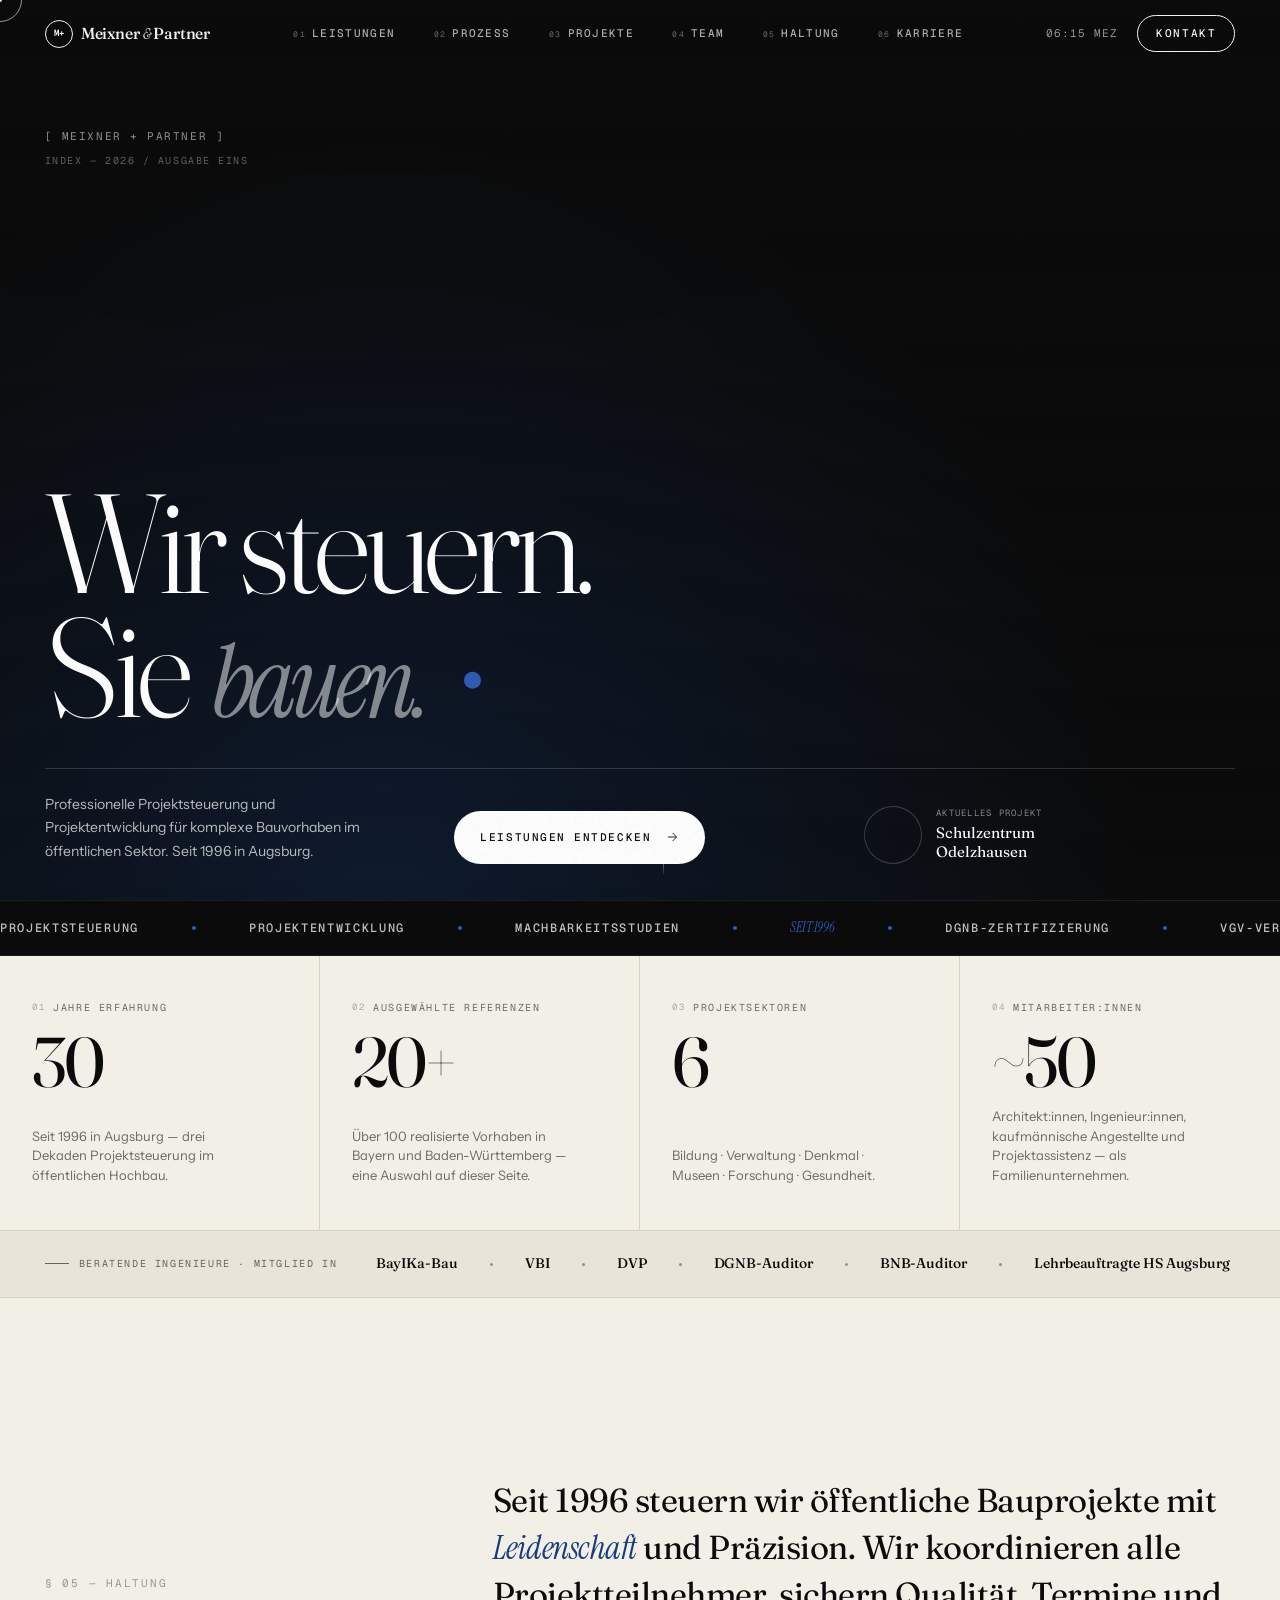
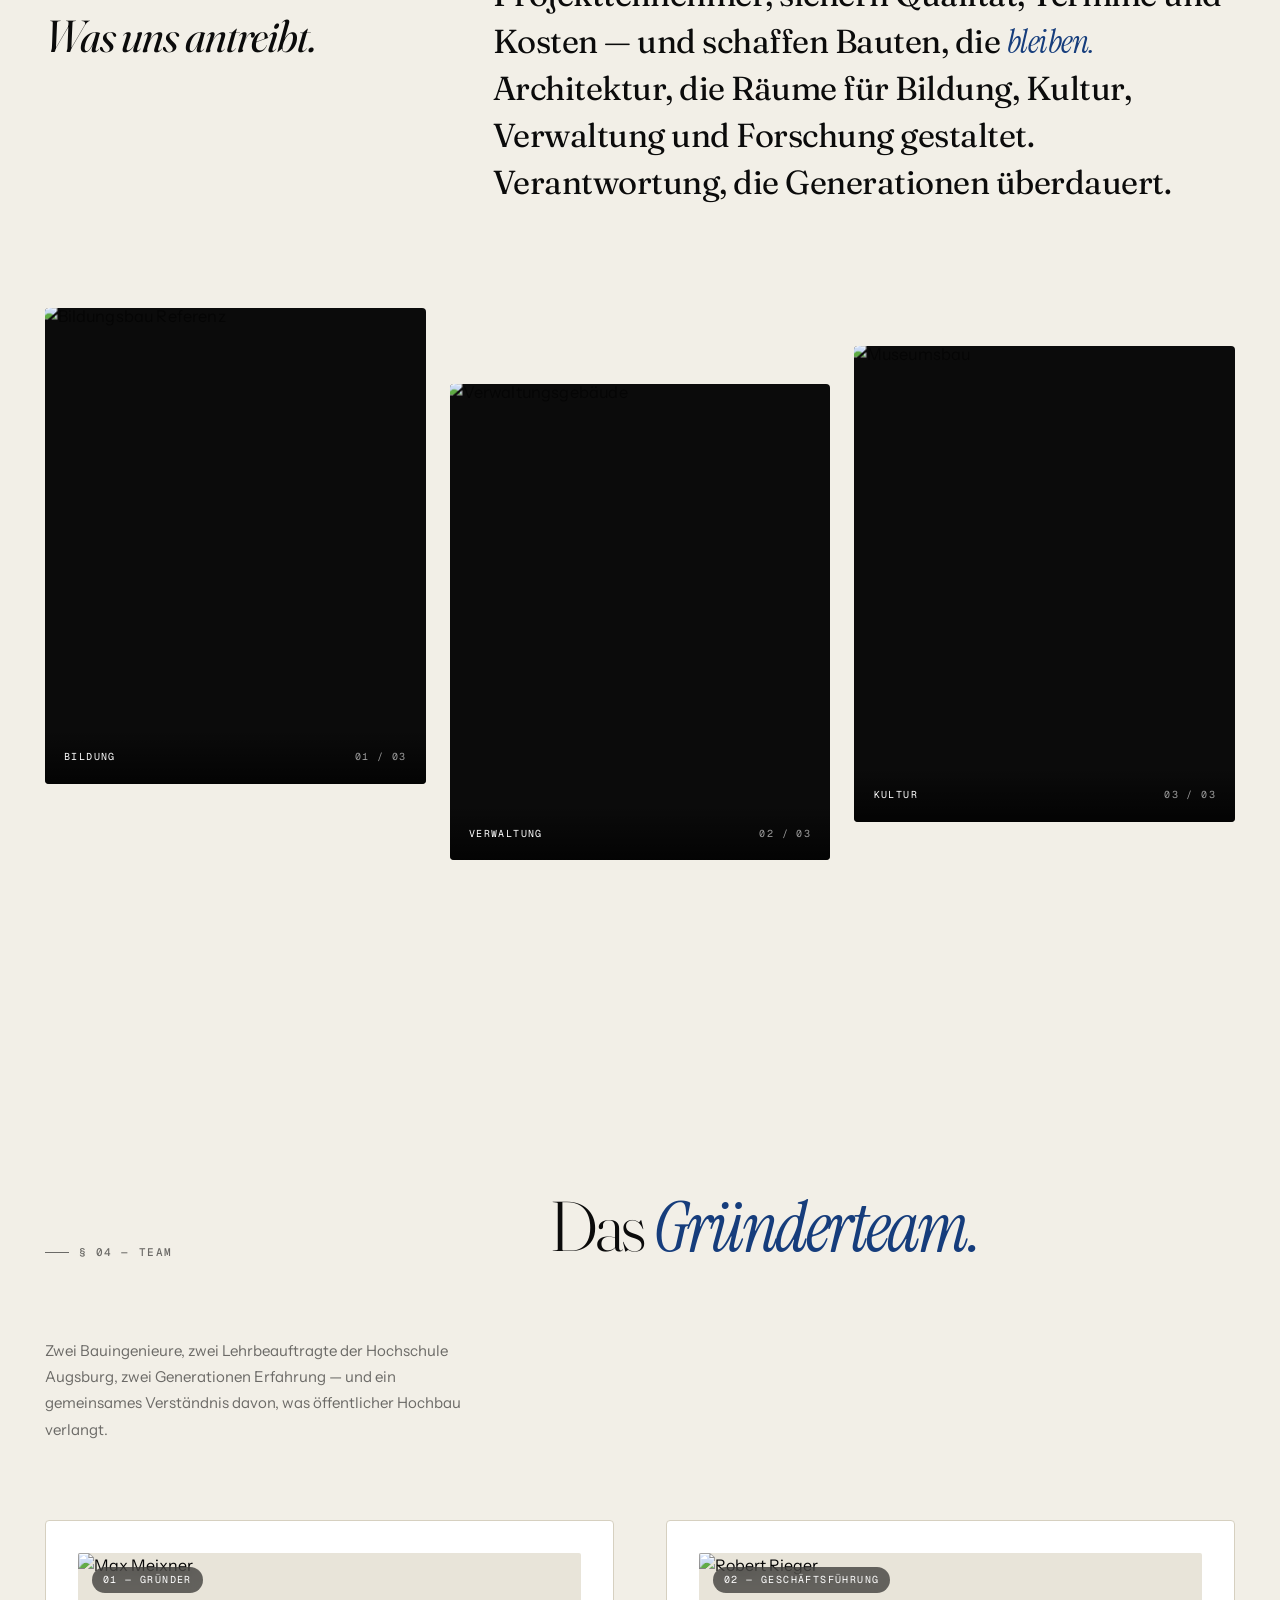
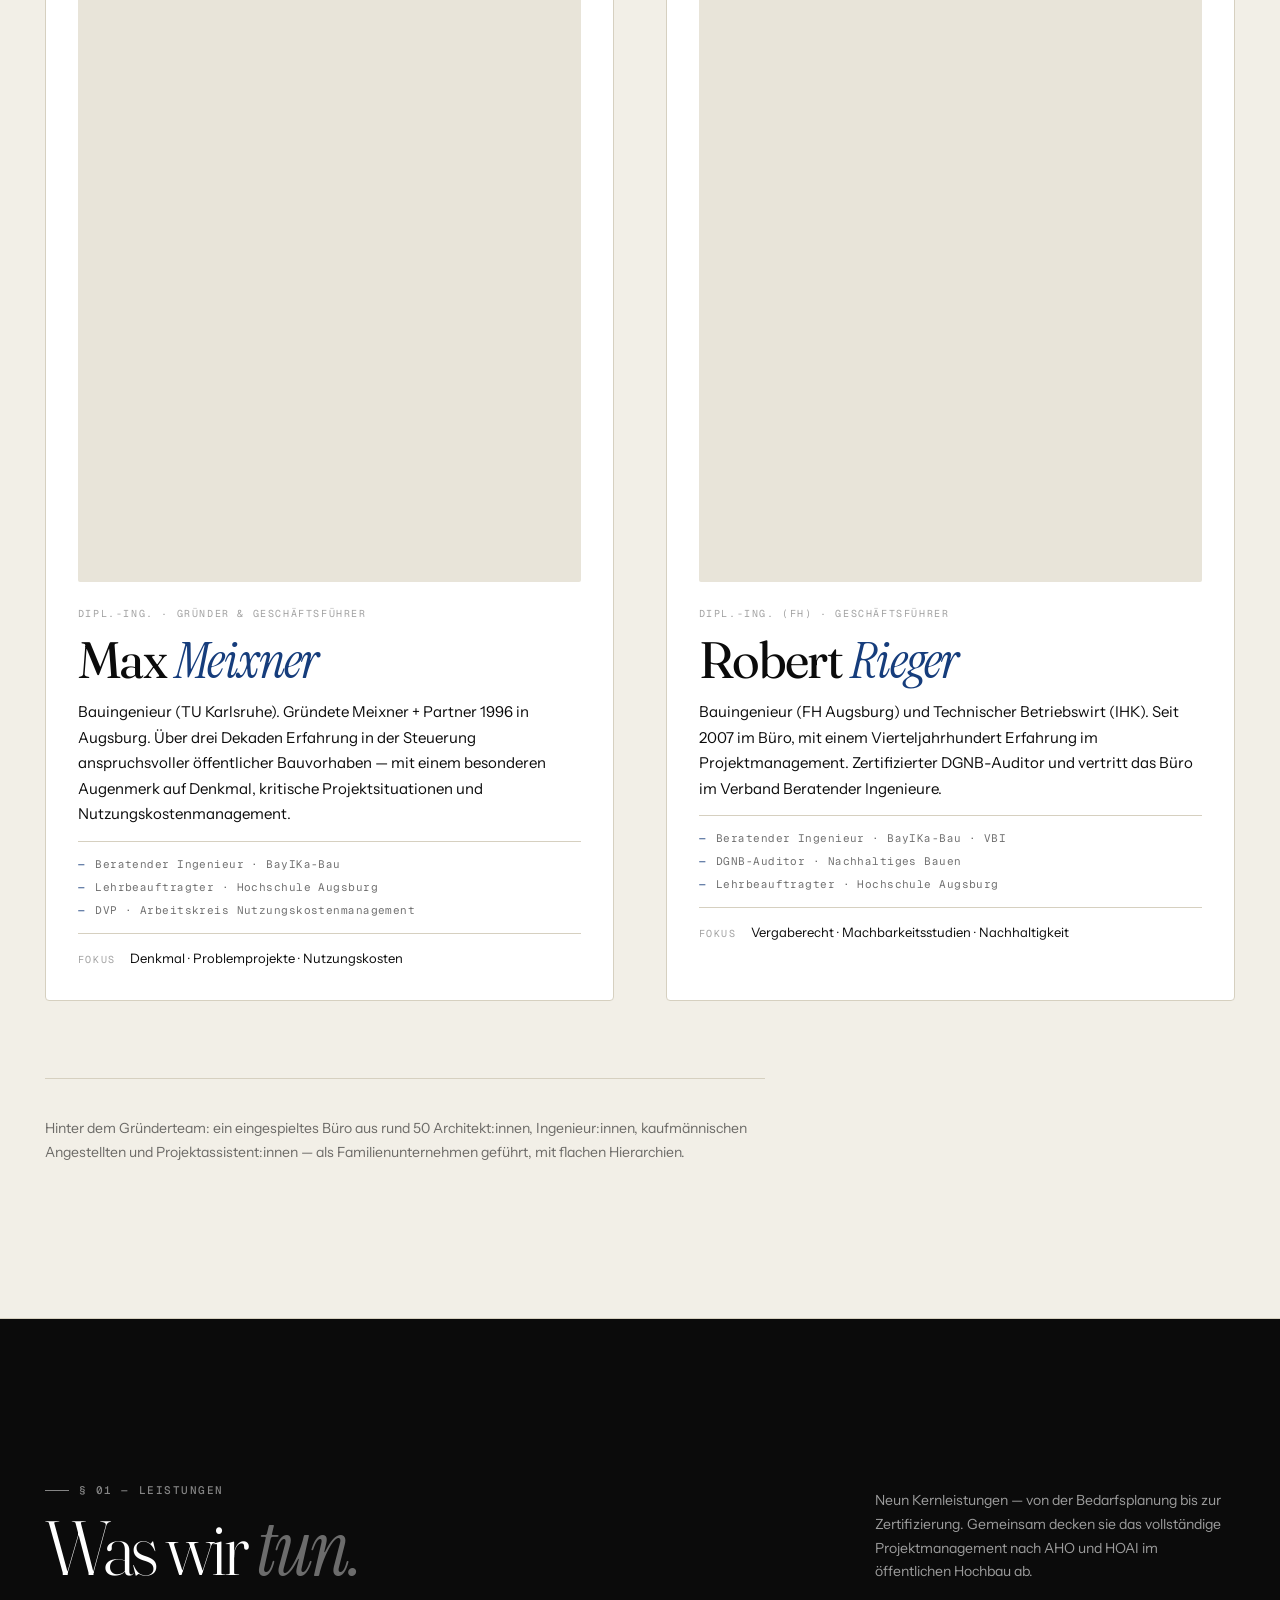
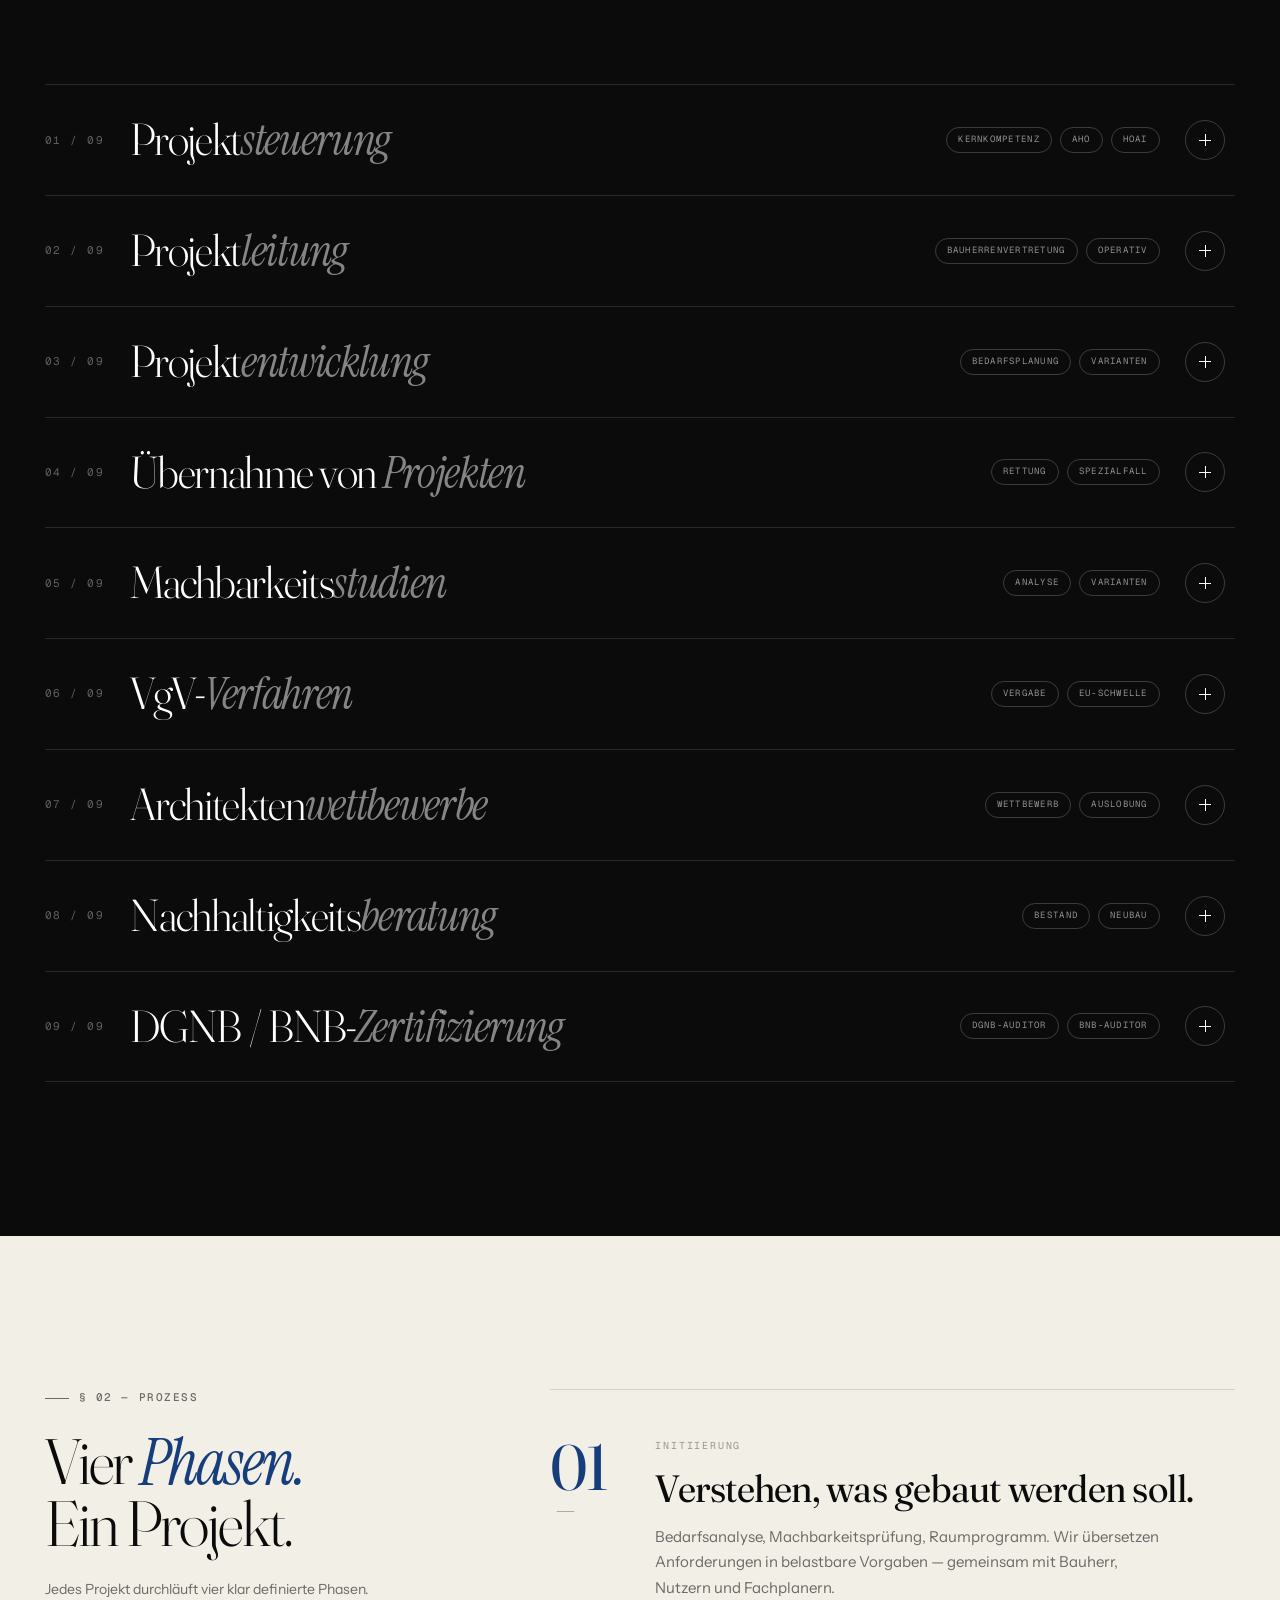
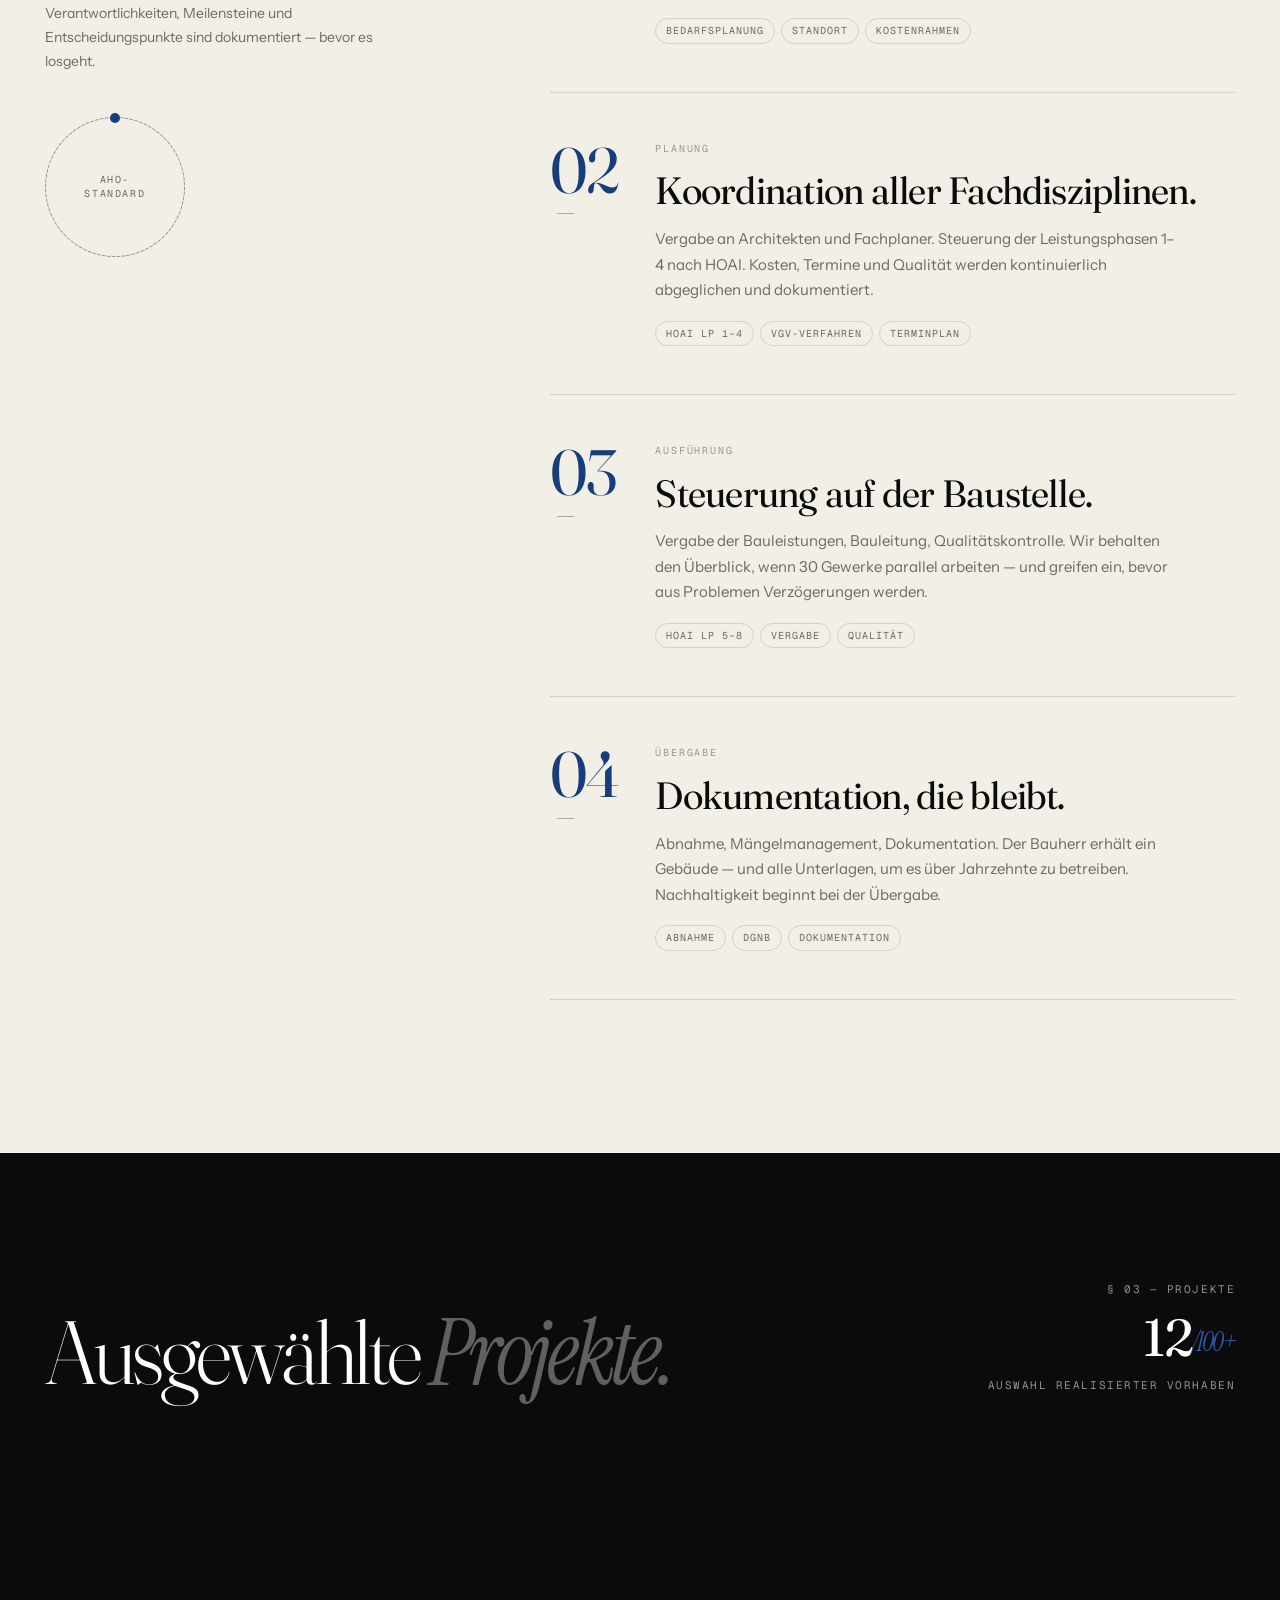
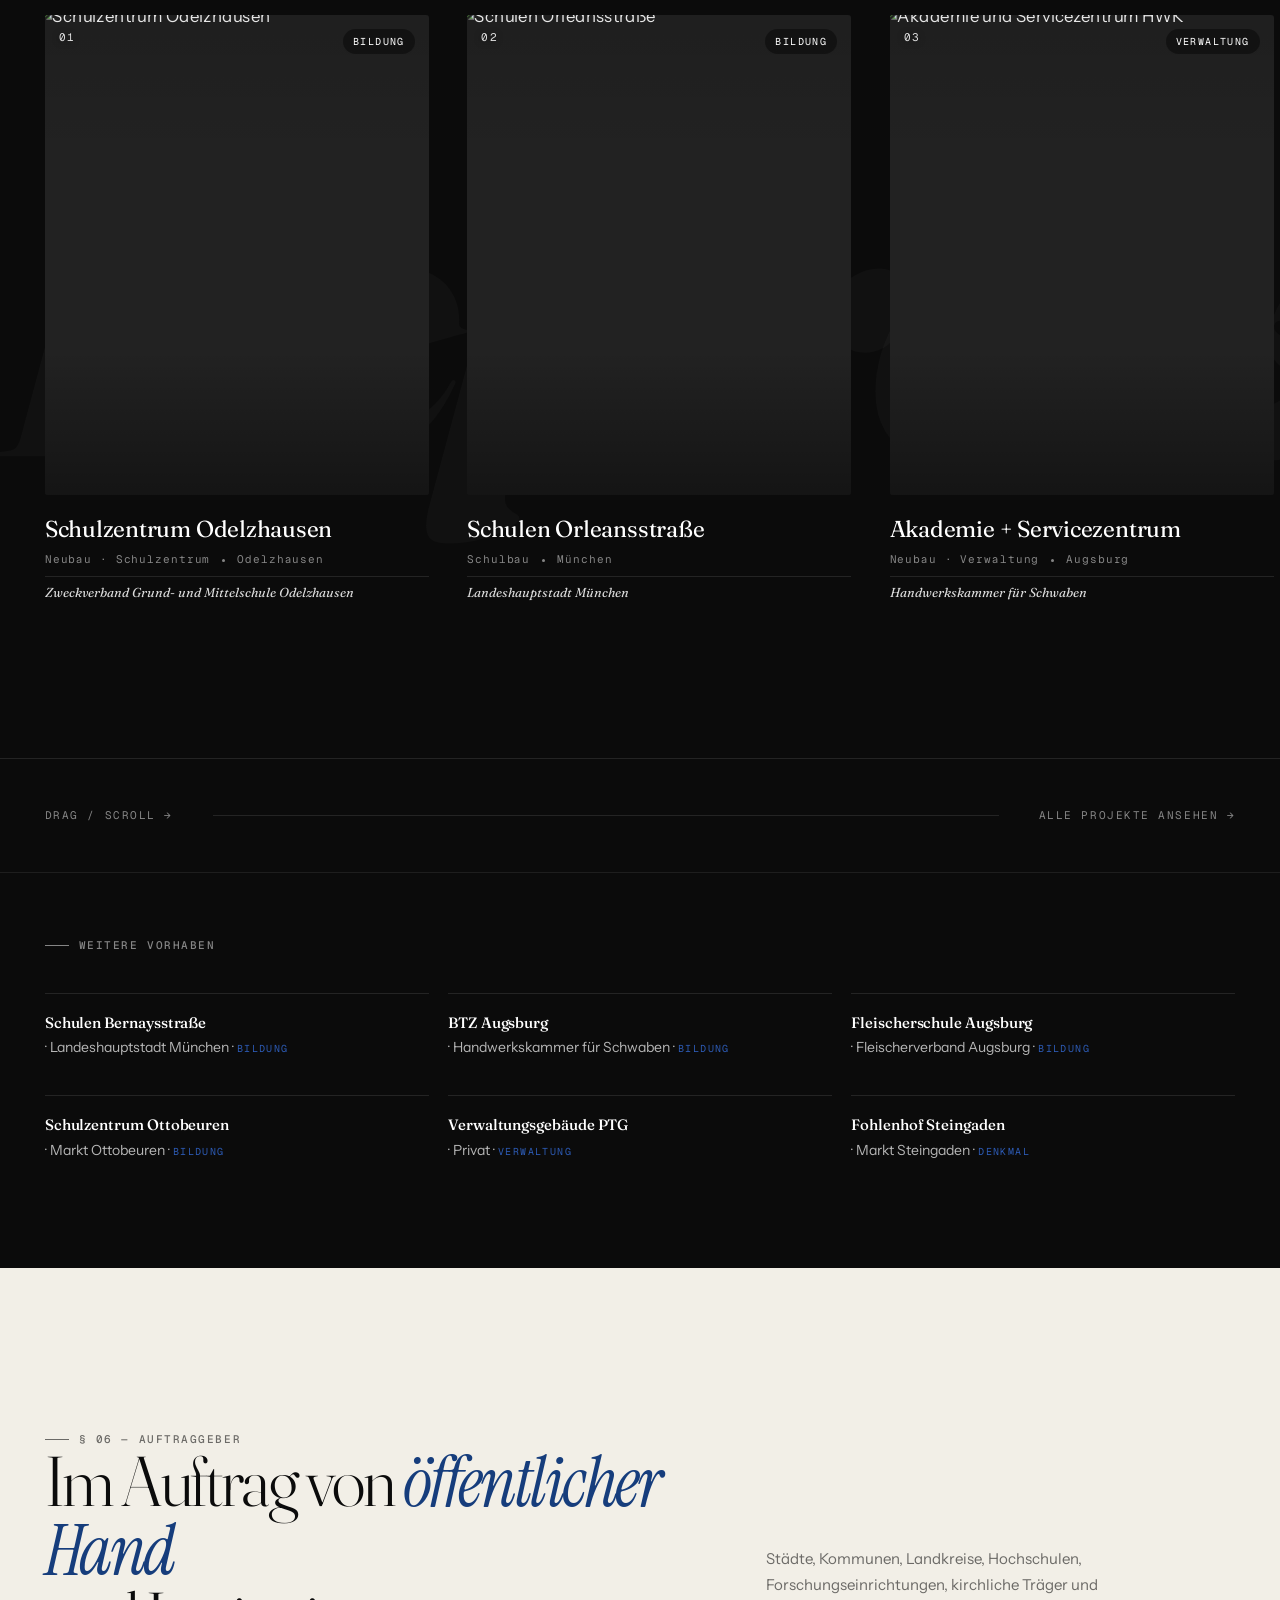
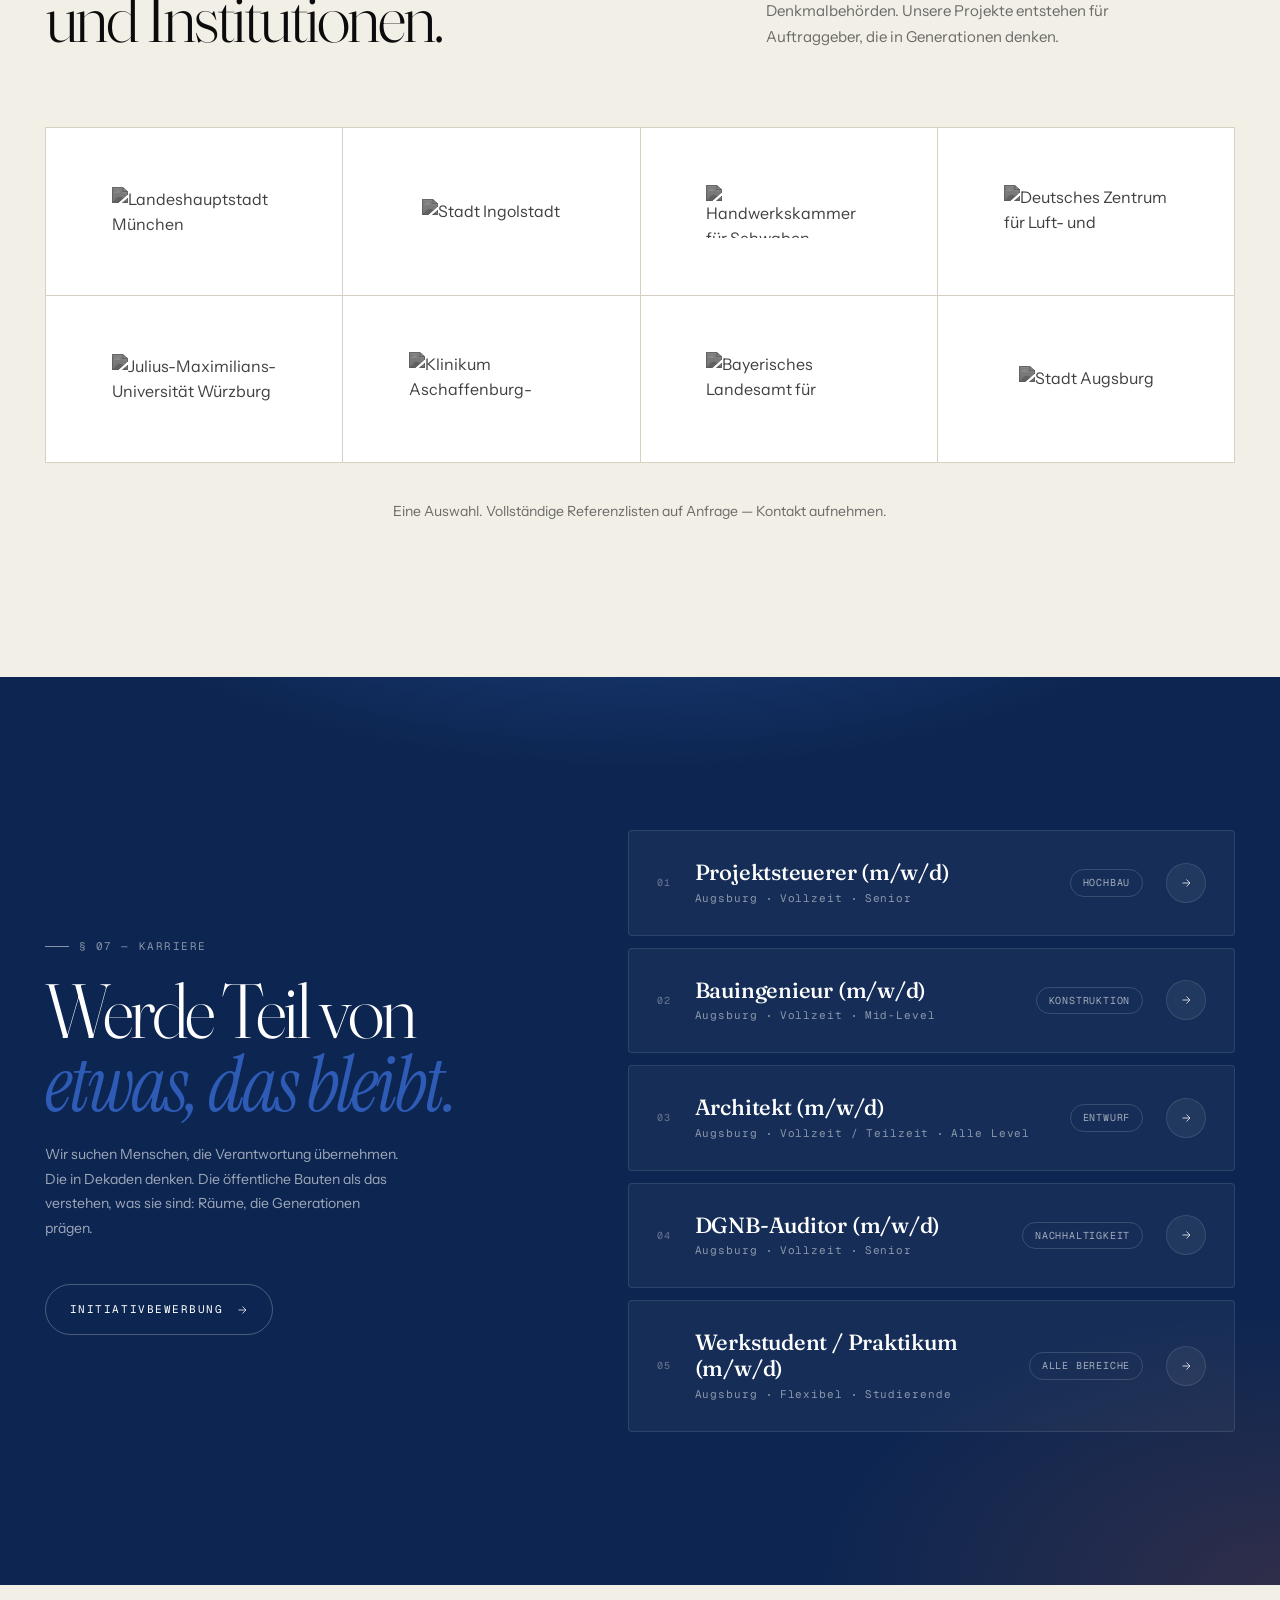
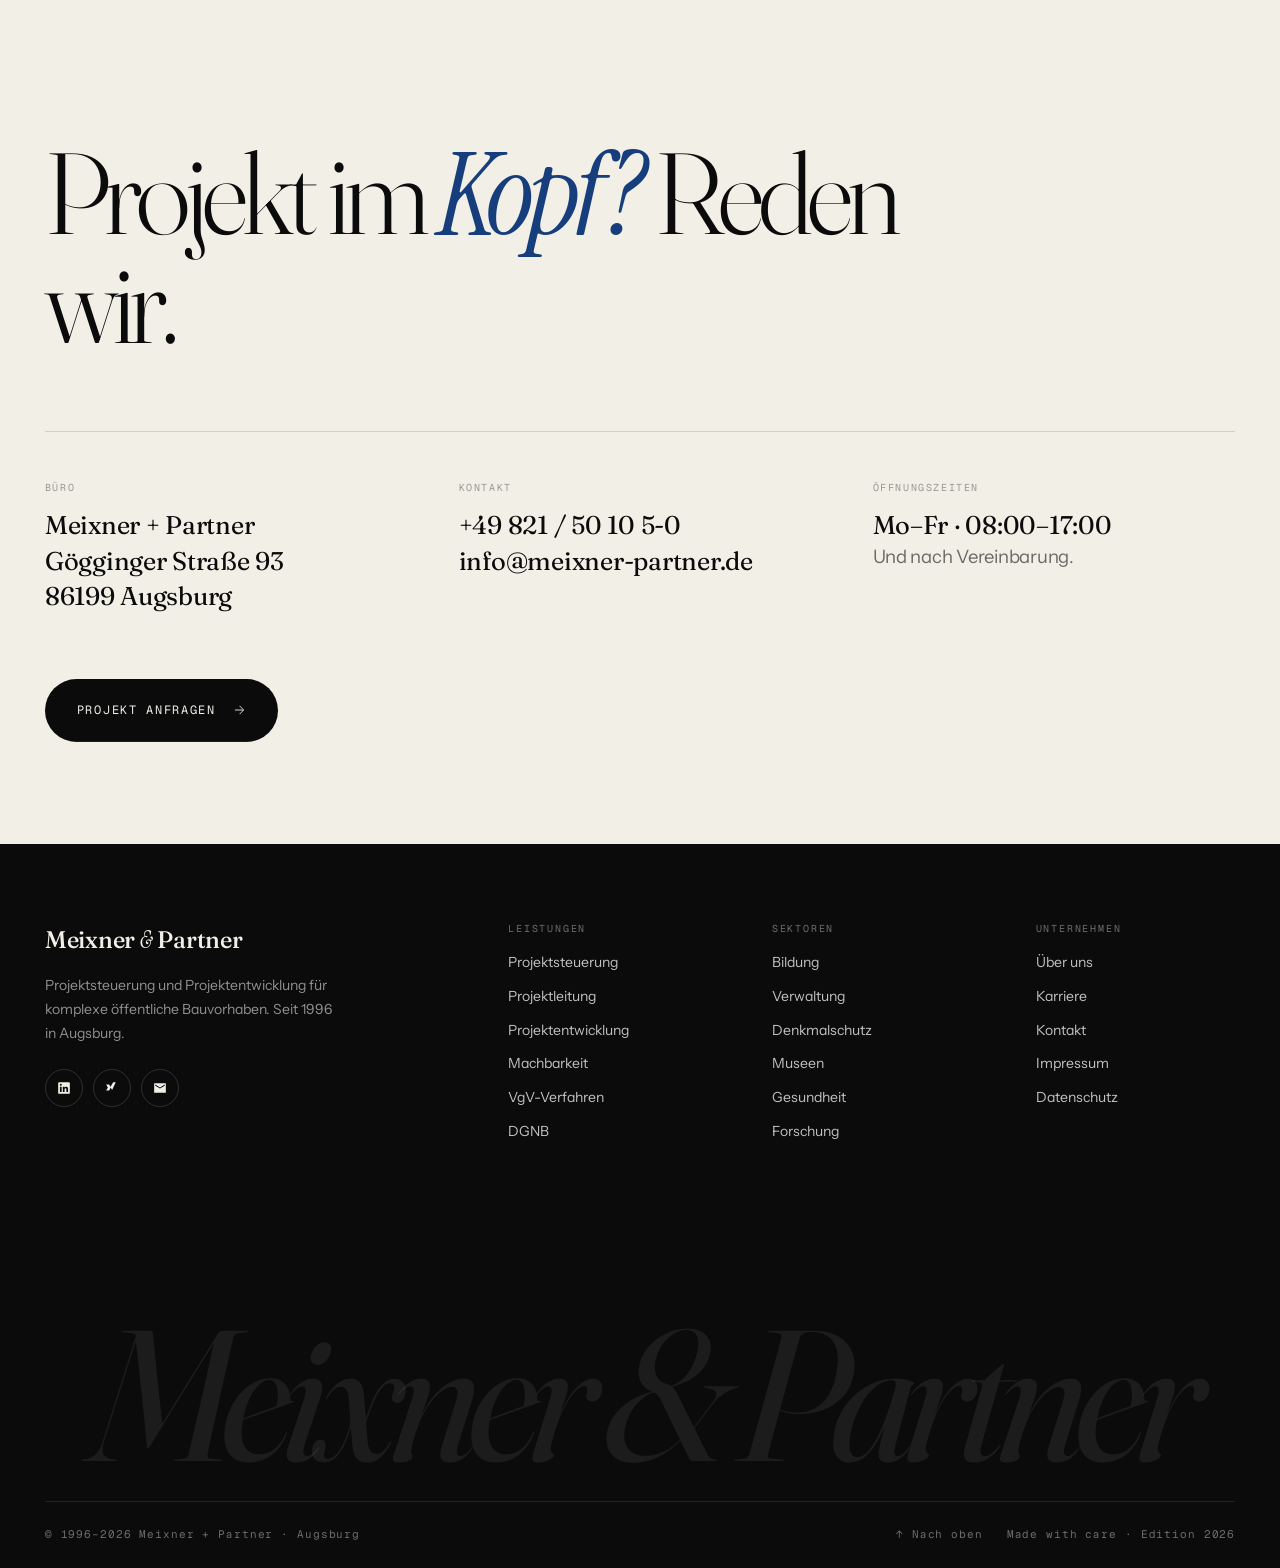
==== commit 492d643c: "step-7: Testimonials -> Auftraggeber-Logo-Wall (HTML, CSS, JS-Cleanup)" ====
--- a/index.html
+++ b/index.html
@@ -1105,83 +1105,60 @@
 }
 
 /* ==========================================================================
-   TESTIMONIALS
-   ========================================================================== */
-#testimonials{
+   AUFTRAGGEBER — Logo Wall
+   ========================================================================== */
+#auftraggeber{
   background:var(--paper);
   padding:clamp(90px,12vw,160px) var(--pad);
   overflow:hidden;
 }
-.test-inner{max-width:var(--max);margin:0 auto}
-.test-head{
-  display:grid;grid-template-columns:1fr auto;gap:32px;
+.auft-inner{max-width:var(--max);margin:0 auto}
+.auft-head{
+  display:grid;grid-template-columns:1.4fr 1fr;gap:clamp(32px,5vw,80px);
   margin-bottom:clamp(48px,6vw,80px);align-items:end;
 }
-.test-title{
+.auft-title{
   font-family:var(--ff-display);font-weight:300;
   font-variation-settings:"opsz" 144;
   font-size:clamp(36px,5.5vw,88px);line-height:0.95;letter-spacing:-0.035em;
 }
-.test-title em{font-style:italic;font-family:var(--ff-italic);color:var(--blue);font-weight:300}
-.test-nav{display:flex;gap:8px}
-.test-btn{
-  width:52px;height:52px;border-radius:50%;
-  border:1px solid var(--line);background:transparent;
+.auft-title em{font-style:italic;font-family:var(--ff-italic);color:var(--blue);font-weight:300}
+.auft-intro{
+  font-family:var(--ff-body);font-size:15px;line-height:1.75;
+  color:var(--ink-60);max-width:42ch;
+}
+.auft-grid{
+  display:grid;grid-template-columns:repeat(4,1fr);
+  border-top:1px solid var(--line);border-left:1px solid var(--line);
+}
+.auft-cell{
+  border-right:1px solid var(--line);border-bottom:1px solid var(--line);
+  aspect-ratio:16/9;
   display:flex;align-items:center;justify-content:center;
-  transition:all 0.3s var(--ease);
-}
-.test-btn:hover{background:var(--ink);border-color:var(--ink)}
-.test-btn:hover svg{stroke:var(--paper)}
-.test-btn svg{width:14px;height:14px;stroke:var(--ink);fill:none;stroke-width:1.5;transition:stroke 0.3s}
-.test-track-wrap{overflow:hidden}
-.test-track{
-  display:flex;gap:clamp(20px,2.5vw,32px);
-  transition:transform 0.8s var(--ease);
-}
-.test-card{
-  flex:0 0 calc(33.333% - clamp(14px,1.7vw,22px));
-  padding:clamp(32px,3.5vw,48px);
+  padding:clamp(24px,3vw,40px);
   background:#fff;
-  border:1px solid var(--line);
-  border-radius:4px;
-  display:flex;flex-direction:column;gap:24px;
-  position:relative;
-  transition:transform 0.5s var(--ease), box-shadow 0.5s;
-}
-.test-card:hover{transform:translateY(-4px);box-shadow:0 24px 60px rgba(11,11,11,0.08)}
-.test-quote{
-  font-family:var(--ff-display);font-weight:400;
-  font-variation-settings:"opsz" 36;
-  font-size:clamp(16px,1.5vw,20px);line-height:1.5;letter-spacing:-0.01em;
-  color:var(--ink);
-  flex:1;
-}
-.test-quote::before{
-  content:'"';font-family:var(--ff-display);font-size:64px;
-  color:var(--blue);line-height:0.6;display:block;margin-bottom:12px;
-  font-feature-settings:"ss01";
-}
-.test-person{
-  display:flex;align-items:center;gap:14px;
-  padding-top:20px;border-top:1px solid var(--line);
-}
-.test-avatar{
-  width:46px;height:46px;border-radius:50%;overflow:hidden;
-  background:var(--paper-2);flex-shrink:0;
-  font-family:var(--ff-display);font-weight:400;font-size:18px;
-  display:flex;align-items:center;justify-content:center;
-  color:var(--ink-60);
-}
-.test-avatar img{width:100%;height:100%;object-fit:cover}
-.test-name{font-family:var(--ff-display);font-size:16px;font-weight:500;line-height:1.2}
-.test-role{font-family:var(--ff-mono);font-size:10px;color:var(--ink-60);letter-spacing:0.1em;text-transform:uppercase;margin-top:4px}
-.test-dots{display:flex;gap:8px;margin-top:32px}
-.test-dot{width:8px;height:8px;border-radius:50%;background:var(--line);transition:all 0.3s;cursor:none}
-.test-dot.on{background:var(--ink);width:28px;border-radius:4px}
-@media(max-width:1100px){.test-card{flex:0 0 calc(50% - 12px)}}
-@media(max-width:700px){
-  .test-card{flex:0 0 100%}
-  .test-head{grid-template-columns:1fr;align-items:start}
+  transition:background 0.4s var(--ease);
+}
+.auft-cell:hover{background:var(--paper-2)}
+.auft-cell img{
+  max-width:75%;max-height:60%;width:auto;height:auto;
+  object-fit:contain;
+  filter:grayscale(1) brightness(0.4) contrast(1.2);
+  opacity:0.75;
+  transition:opacity 0.3s, filter 0.3s;
+}
+.auft-cell:hover img{opacity:1;filter:grayscale(1) brightness(0) contrast(1.2)}
+.auft-footnote{
+  margin-top:clamp(24px,3vw,40px);
+  font-family:var(--ff-body);font-size:14px;color:var(--ink-60);
+  text-align:center;
+}
+@media(max-width:900px){
+  .auft-head{grid-template-columns:1fr;gap:24px;align-items:start}
+  .auft-grid{grid-template-columns:repeat(2,1fr)}
+}
+@media(max-width:480px){
+  .auft-grid{grid-template-columns:1fr}
 }
 
 /* ==========================================================================
@@ -2208,74 +2185,45 @@
   </div>
 </section>
 
-<!-- TESTIMONIALS -->
-<section id="testimonials">
-  <div class="test-inner">
-    <div class="test-head">
+<!-- AUFTRAGGEBER — LOGO WALL -->
+<section id="auftraggeber" aria-label="Auftraggeber">
+  <div class="auft-inner">
+    <header class="auft-head">
       <div>
-        <span class="eyebrow">§ 05 — Stimmen</span>
-        <h2 class="test-title rv" style="margin-top:14px">Was Partner <em>sagen.</em></h2>
-      </div>
-      <div class="test-nav">
-        <button class="test-btn" id="tPrev" aria-label="Zurück"><svg viewBox="0 0 24 24"><path d="M15 18l-6-6 6-6"/></svg></button>
-        <button class="test-btn" id="tNext" aria-label="Weiter"><svg viewBox="0 0 24 24"><path d="M9 6l6 6-6 6"/></svg></button>
+        <span class="eyebrow">§ 06 — Auftraggeber</span>
+        <h2 class="auft-title rv">Im Auftrag von <em>öffentlicher Hand</em><br>und Institutionen.</h2>
+      </div>
+      <p class="auft-intro rv rv-d1">Städte, Kommunen, Landkreise, Hochschulen, Forschungseinrichtungen, kirchliche Träger und Denkmalbehörden. Unsere Projekte entstehen für Auftraggeber, die in Generationen denken.</p>
+    </header>
+
+    <div class="auft-grid">
+      <div class="auft-cell">
+        <img src="logos/lhm.png" alt="Landeshauptstadt München" loading="lazy">
+      </div>
+      <div class="auft-cell">
+        <img src="logos/stadt-ingolstadt.png" alt="Stadt Ingolstadt" loading="lazy">
+      </div>
+      <div class="auft-cell">
+        <img src="logos/hwk-schwaben.png" alt="Handwerkskammer für Schwaben" loading="lazy">
+      </div>
+      <div class="auft-cell">
+        <img src="logos/dlr.svg" alt="Deutsches Zentrum für Luft- und Raumfahrt" loading="lazy">
+      </div>
+      <div class="auft-cell">
+        <img src="logos/uni-wuerzburg.png" alt="Julius-Maximilians-Universität Würzburg" loading="lazy">
+      </div>
+      <div class="auft-cell">
+        <img src="logos/klinikum-aschaffenburg.jpg" alt="Klinikum Aschaffenburg-Alzenau" loading="lazy">
+      </div>
+      <div class="auft-cell">
+        <img src="logos/blfd.svg" alt="Bayerisches Landesamt für Denkmalpflege" loading="lazy">
+      </div>
+      <div class="auft-cell">
+        <img src="logos/stadt-augsburg.jpg" alt="Stadt Augsburg" loading="lazy">
       </div>
     </div>
-    <div class="test-track-wrap">
-      <div class="test-track" id="tTrack">
-        <div class="test-card">
-          <p class="test-quote">Meixner + Partner begleiten uns durch ein technisch hochkomplexes Vorhaben. Die Kommunikation ist klar, die Terminplanung belastbar und das Kostencontrolling präzise.</p>
-          <div class="test-person">
-            <div class="test-avatar">A</div>
-            <div>
-              <p class="test-name">Dr. Andrea Schmidt</p>
-              <p class="test-role">Bauherrenvertretung · Stadt Augsburg</p>
-            </div>
-          </div>
-        </div>
-        <div class="test-card">
-          <p class="test-quote">Seit über einer Dekade arbeiten wir zusammen. Was uns überzeugt: Sie denken in Dekaden, nicht in Quartalen. Genau das brauchen öffentliche Bauvorhaben.</p>
-          <div class="test-person">
-            <div class="test-avatar">M</div>
-            <div>
-              <p class="test-name">Martin Huber</p>
-              <p class="test-role">Hochbauamt · Landratsamt Aichach-Friedberg</p>
-            </div>
-          </div>
-        </div>
-        <div class="test-card">
-          <p class="test-quote">Ein Team, das auch bei 30 parallelen Gewerken nicht den Überblick verliert. Die Kostentreue über die gesamte Projektdauer war beispielhaft.</p>
-          <div class="test-person">
-            <div class="test-avatar">K</div>
-            <div>
-              <p class="test-name">Prof. Dr. Klaus Weber</p>
-              <p class="test-role">Leitung Bauamt · HS Augsburg</p>
-            </div>
-          </div>
-        </div>
-        <div class="test-card">
-          <p class="test-quote">Die VgV-Begleitung durch Meixner + Partner war juristisch einwandfrei und hat uns ermöglicht, den besten Planer für das Projekt zu finden.</p>
-          <div class="test-person">
-            <div class="test-avatar">S</div>
-            <div>
-              <p class="test-name">Stefanie Vogel</p>
-              <p class="test-role">Kämmerin · Gemeinde Odelzhausen</p>
-            </div>
-          </div>
-        </div>
-        <div class="test-card">
-          <p class="test-quote">Ein verlässlicher Partner für die Denkmalsanierung. Respekt vor dem Bestand, Klarheit in der Kommunikation, Präzision bei der Umsetzung.</p>
-          <div class="test-person">
-            <div class="test-avatar">T</div>
-            <div>
-              <p class="test-name">Thomas Bachmann</p>
-              <p class="test-role">Denkmalpflege · Bayern</p>
-            </div>
-          </div>
-        </div>
-      </div>
-    </div>
-    <div class="test-dots" id="tDots"></div>
+
+    <p class="auft-footnote rv">Eine Auswahl. Vollständige Referenzlisten auf Anfrage — <a href="#kontakt" class="linehover">Kontakt aufnehmen</a>.</p>
   </div>
 </section>
 
@@ -2975,61 +2923,6 @@
 }
 
 /* ==========================================================================
-   14. TESTIMONIALS SLIDER
-   ========================================================================== */
-(function(){
-  const track = document.getElementById('tTrack');
-  const prev = document.getElementById('tPrev');
-  const next = document.getElementById('tNext');
-  const dotsWrap = document.getElementById('tDots');
-  if(!track) return;
-  const cards = track.querySelectorAll('.test-card');
-  let idx = 0;
-
-  function getPerView(){
-    if(window.innerWidth <= 700) return 1;
-    if(window.innerWidth <= 1100) return 2;
-    return 3;
-  }
-  function buildDots(){
-    dotsWrap.innerHTML = '';
-    const pv = getPerView();
-    const pages = Math.max(1, cards.length - pv + 1);
-    for(let i=0;i<pages;i++){
-      const d = document.createElement('button');
-      d.className = 'test-dot';
-      if(i===idx) d.classList.add('on');
-      d.addEventListener('click', () => { idx = i; update(); });
-      dotsWrap.appendChild(d);
-    }
-  }
-  function update(){
-    const pv = getPerView();
-    const max = Math.max(0, cards.length - pv);
-    if(idx > max) idx = max;
-    if(idx < 0) idx = 0;
-    const style = getComputedStyle(track);
-    const gap = parseFloat(style.gap) || 24;
-    const cw = cards[0].offsetWidth + gap;
-    track.style.transform = `translateX(${-idx * cw}px)`;
-    dotsWrap.querySelectorAll('.test-dot').forEach((d,i) => d.classList.toggle('on', i===idx));
-  }
-  prev.addEventListener('click', () => { idx--; update(); });
-  next.addEventListener('click', () => { idx++; update(); });
-  window.addEventListener('resize', () => { buildDots(); update(); }, {passive:true});
-  let sx=0, moved=false;
-  track.addEventListener('touchstart', e => { sx = e.touches[0].clientX; moved=false; }, {passive:true});
-  track.addEventListener('touchmove', e => { if(Math.abs(e.touches[0].clientX - sx) > 30) moved=true; }, {passive:true});
-  track.addEventListener('touchend', e => {
-    if(!moved) return;
-    const d = sx - e.changedTouches[0].clientX;
-    if(Math.abs(d) > 40){ idx += d > 0 ? 1 : -1; update(); }
-  });
-  buildDots();
-  update();
-})();
-
-/* ==========================================================================
    15. FOOTER BIG NAME — fit + parallax
    ========================================================================== */
 (function(){
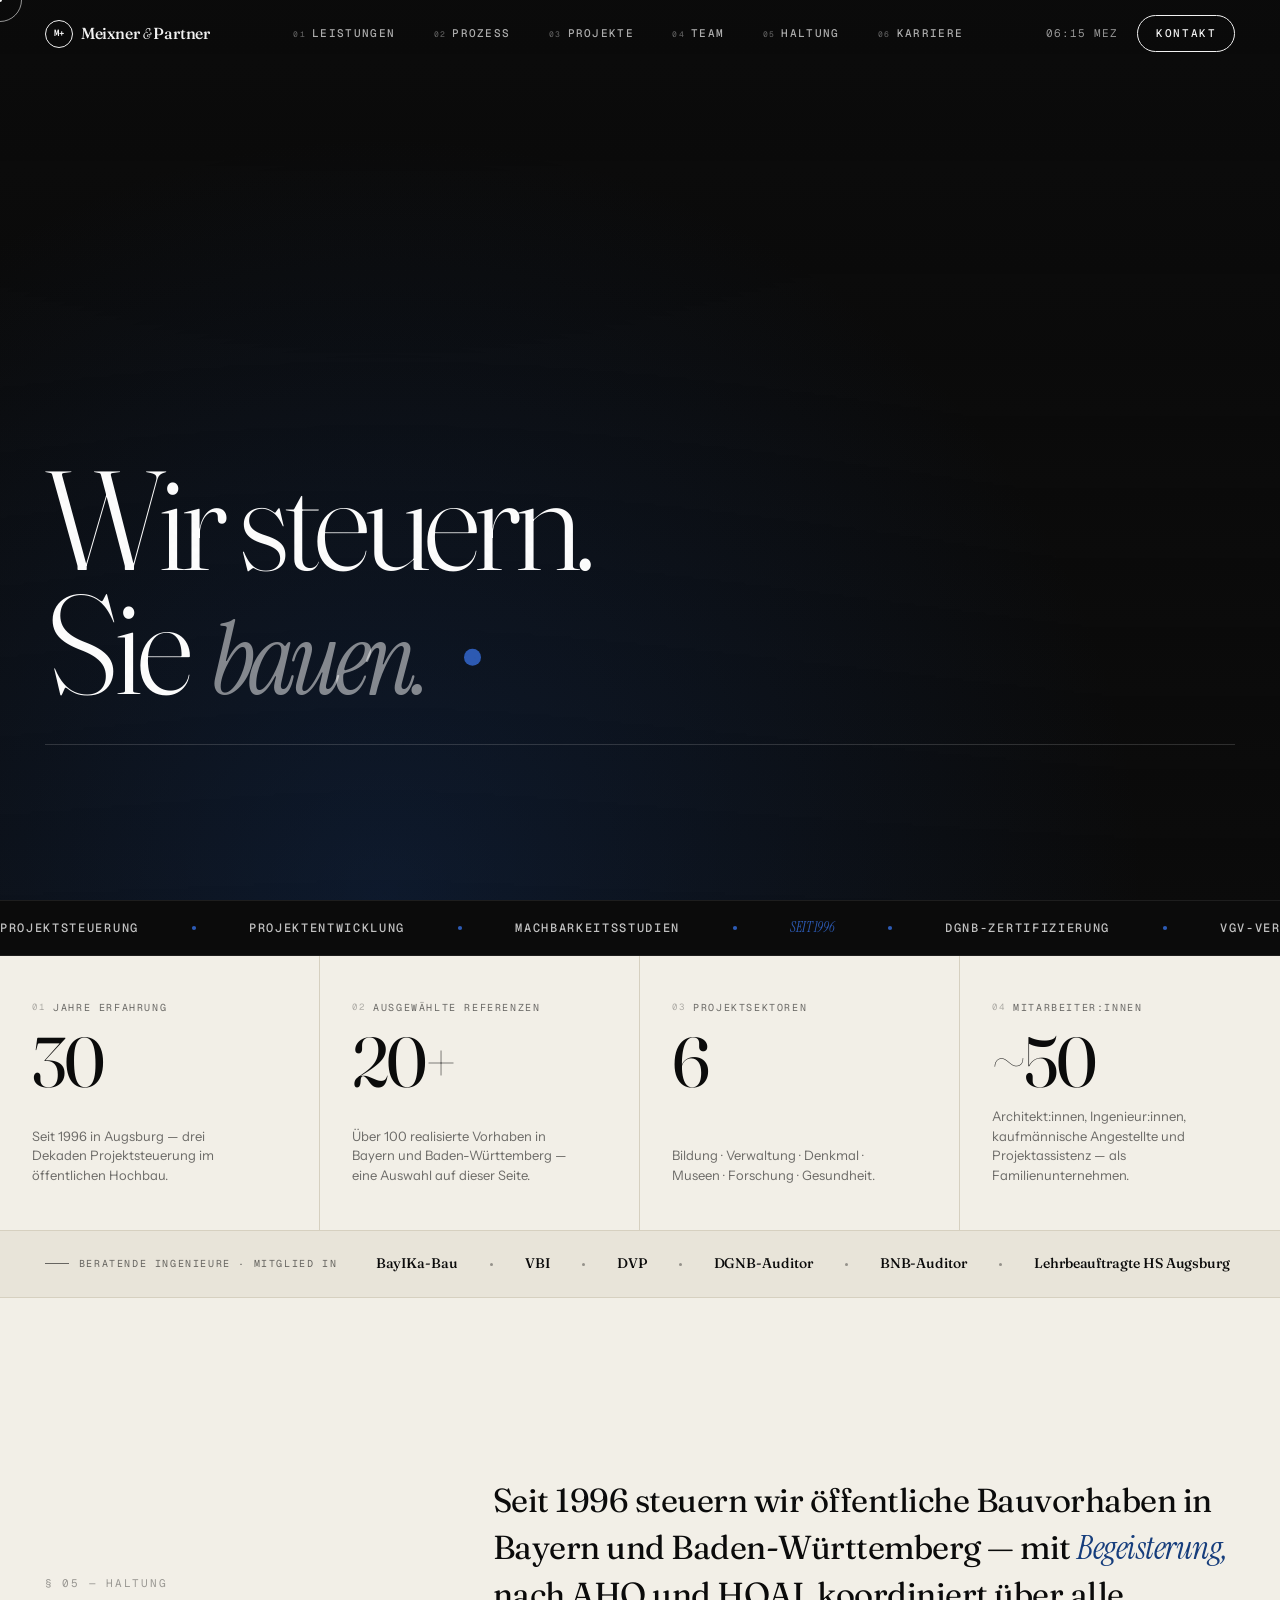
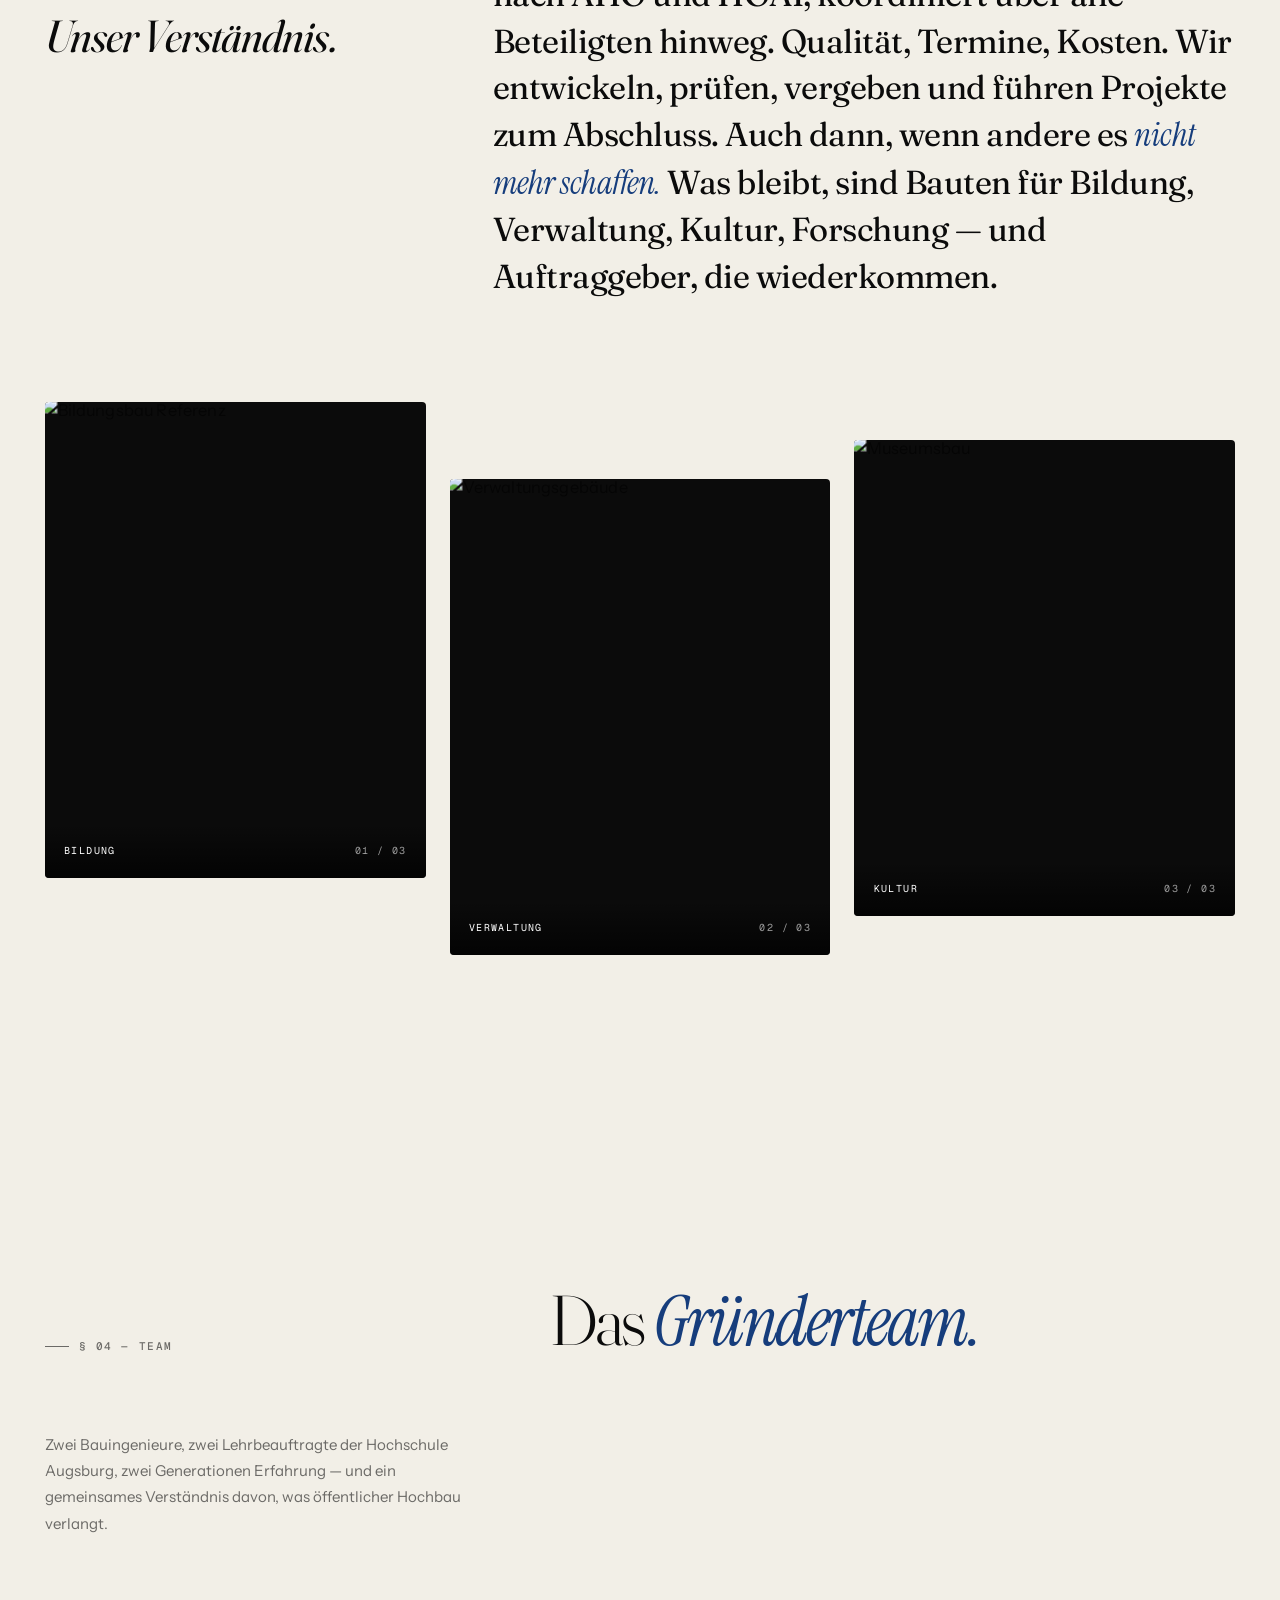
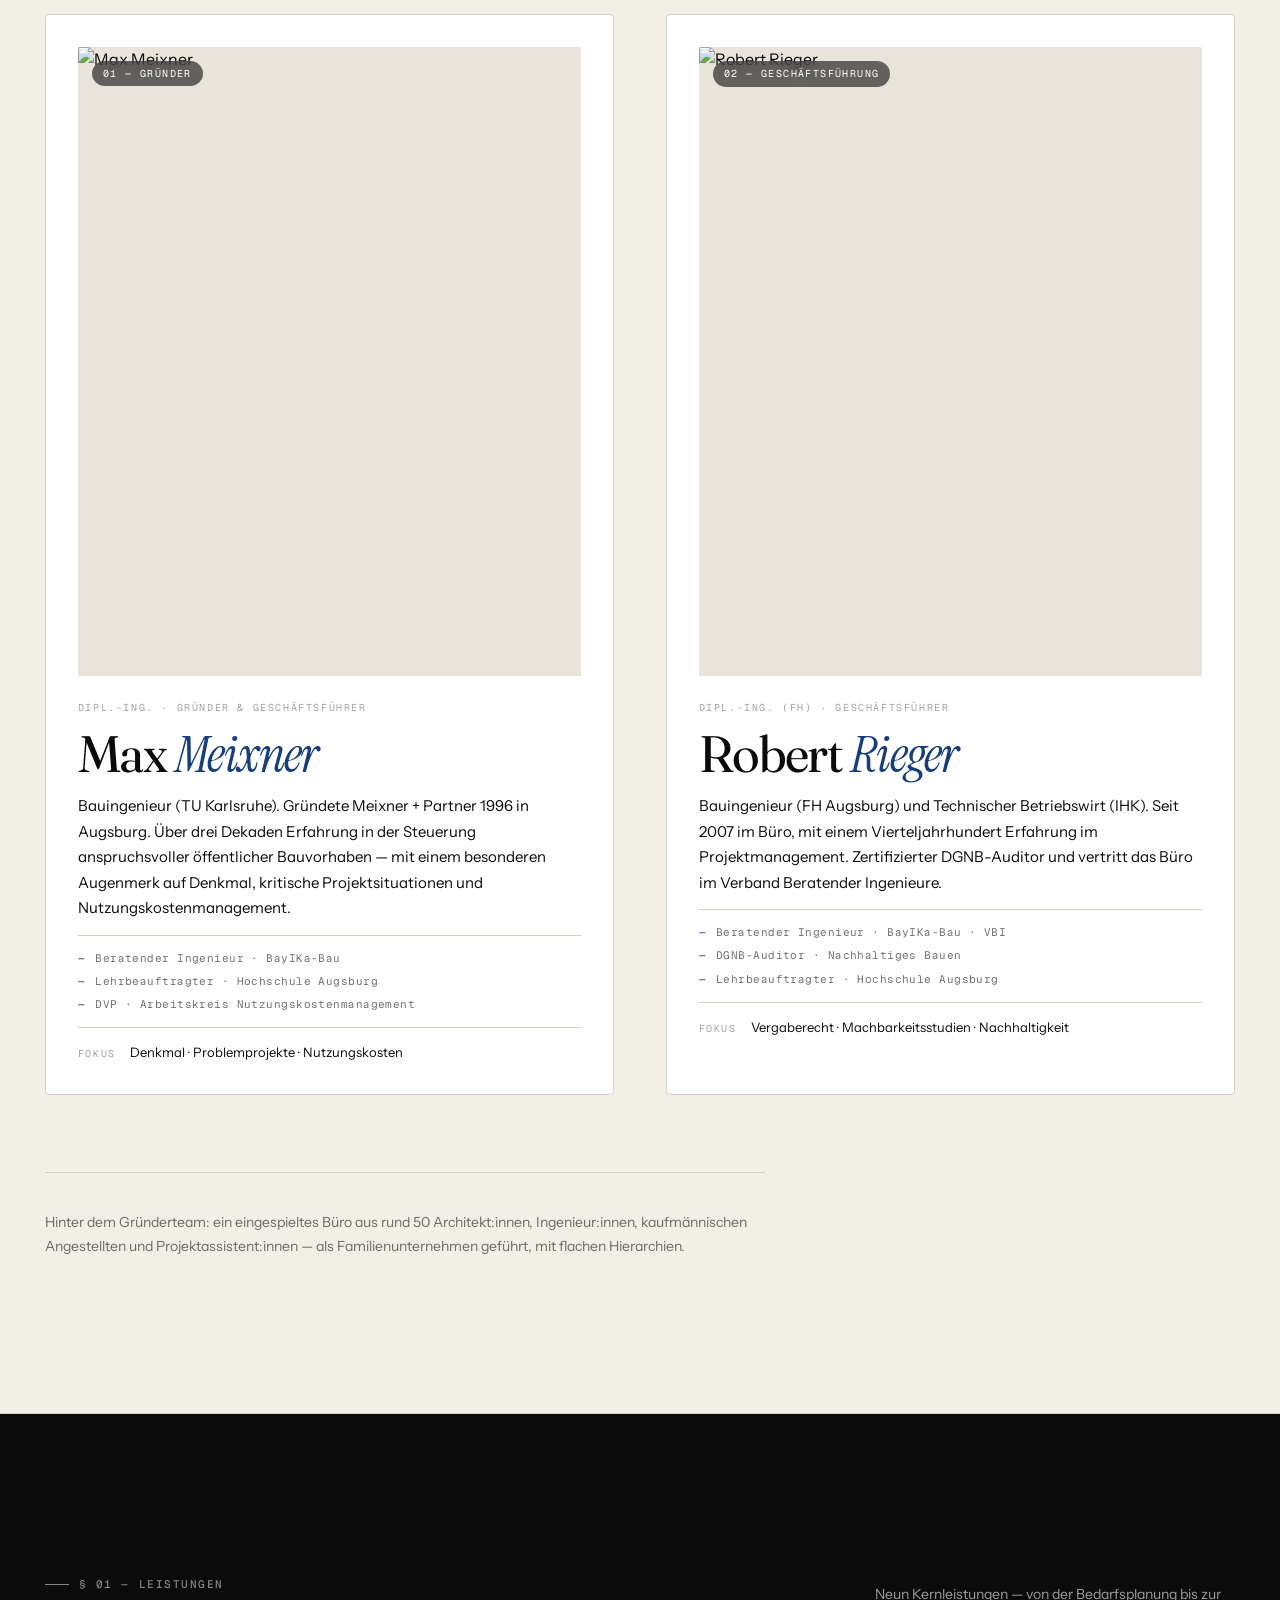
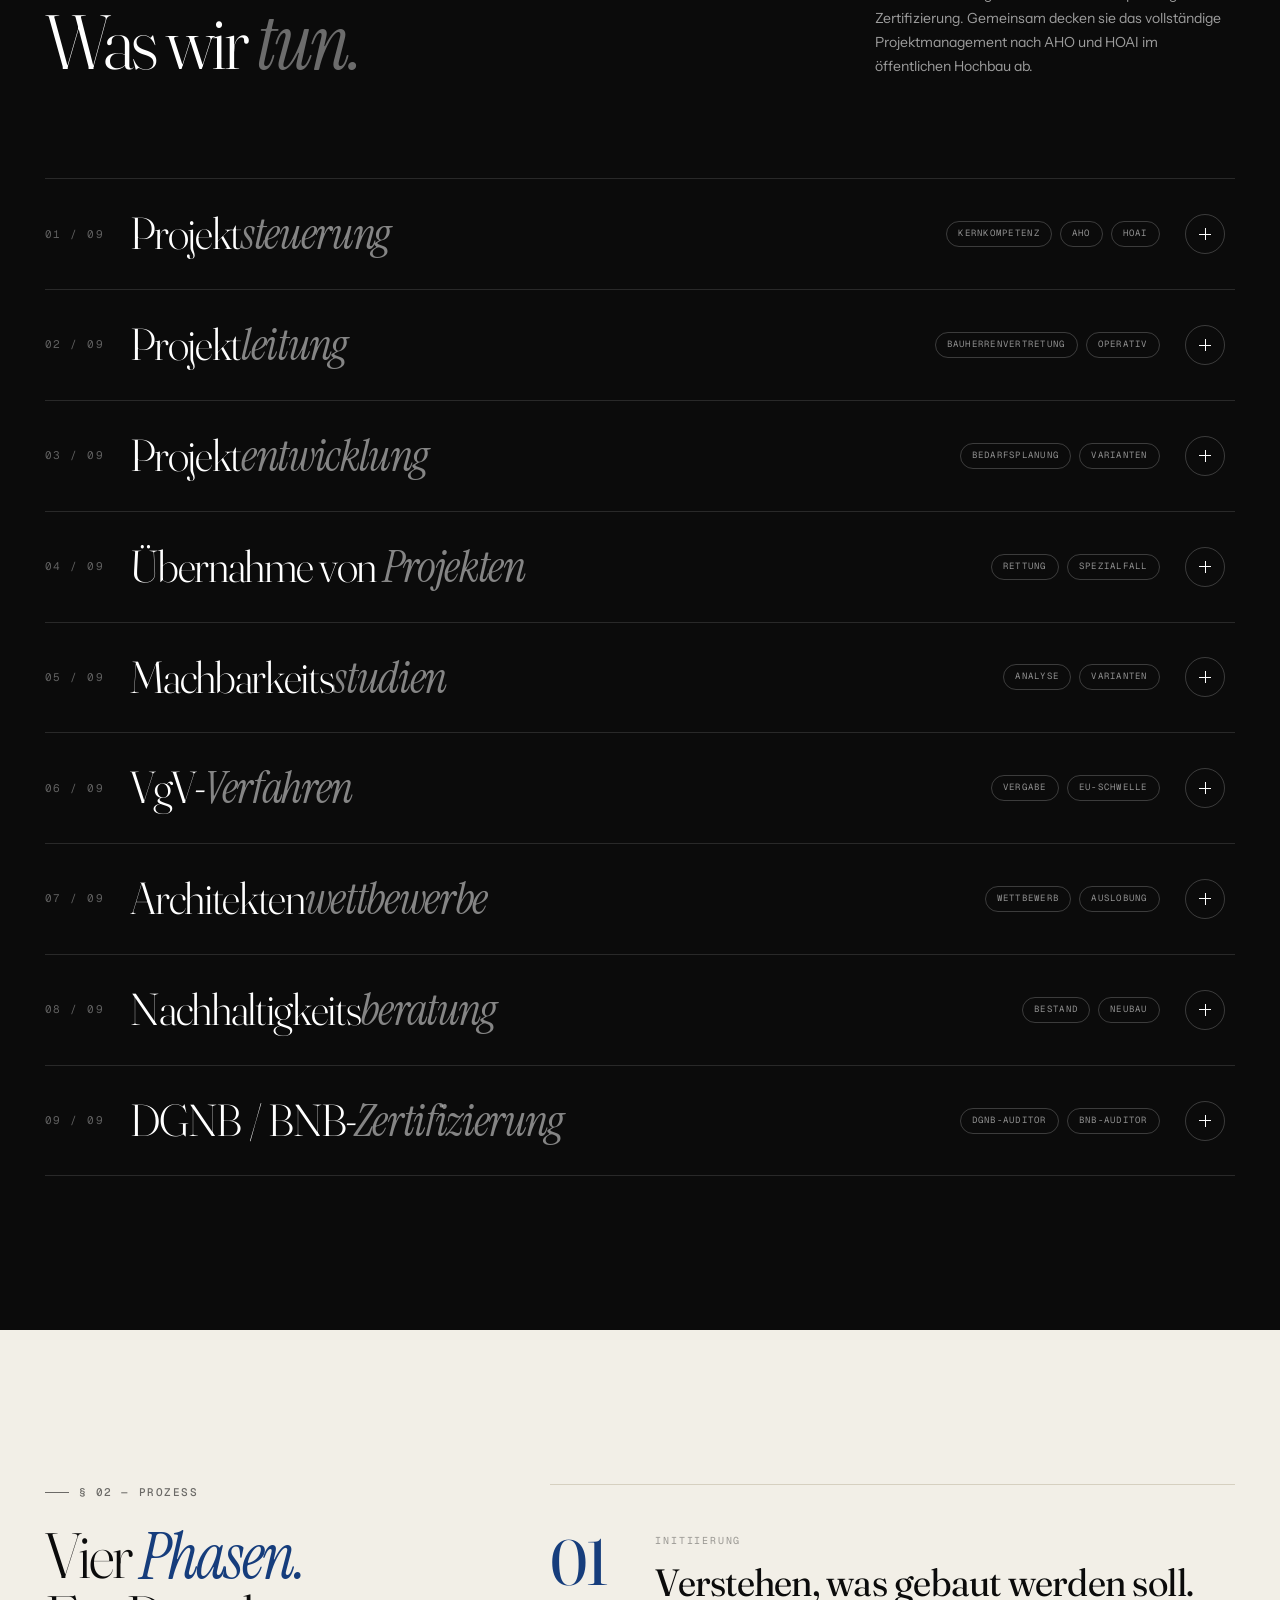
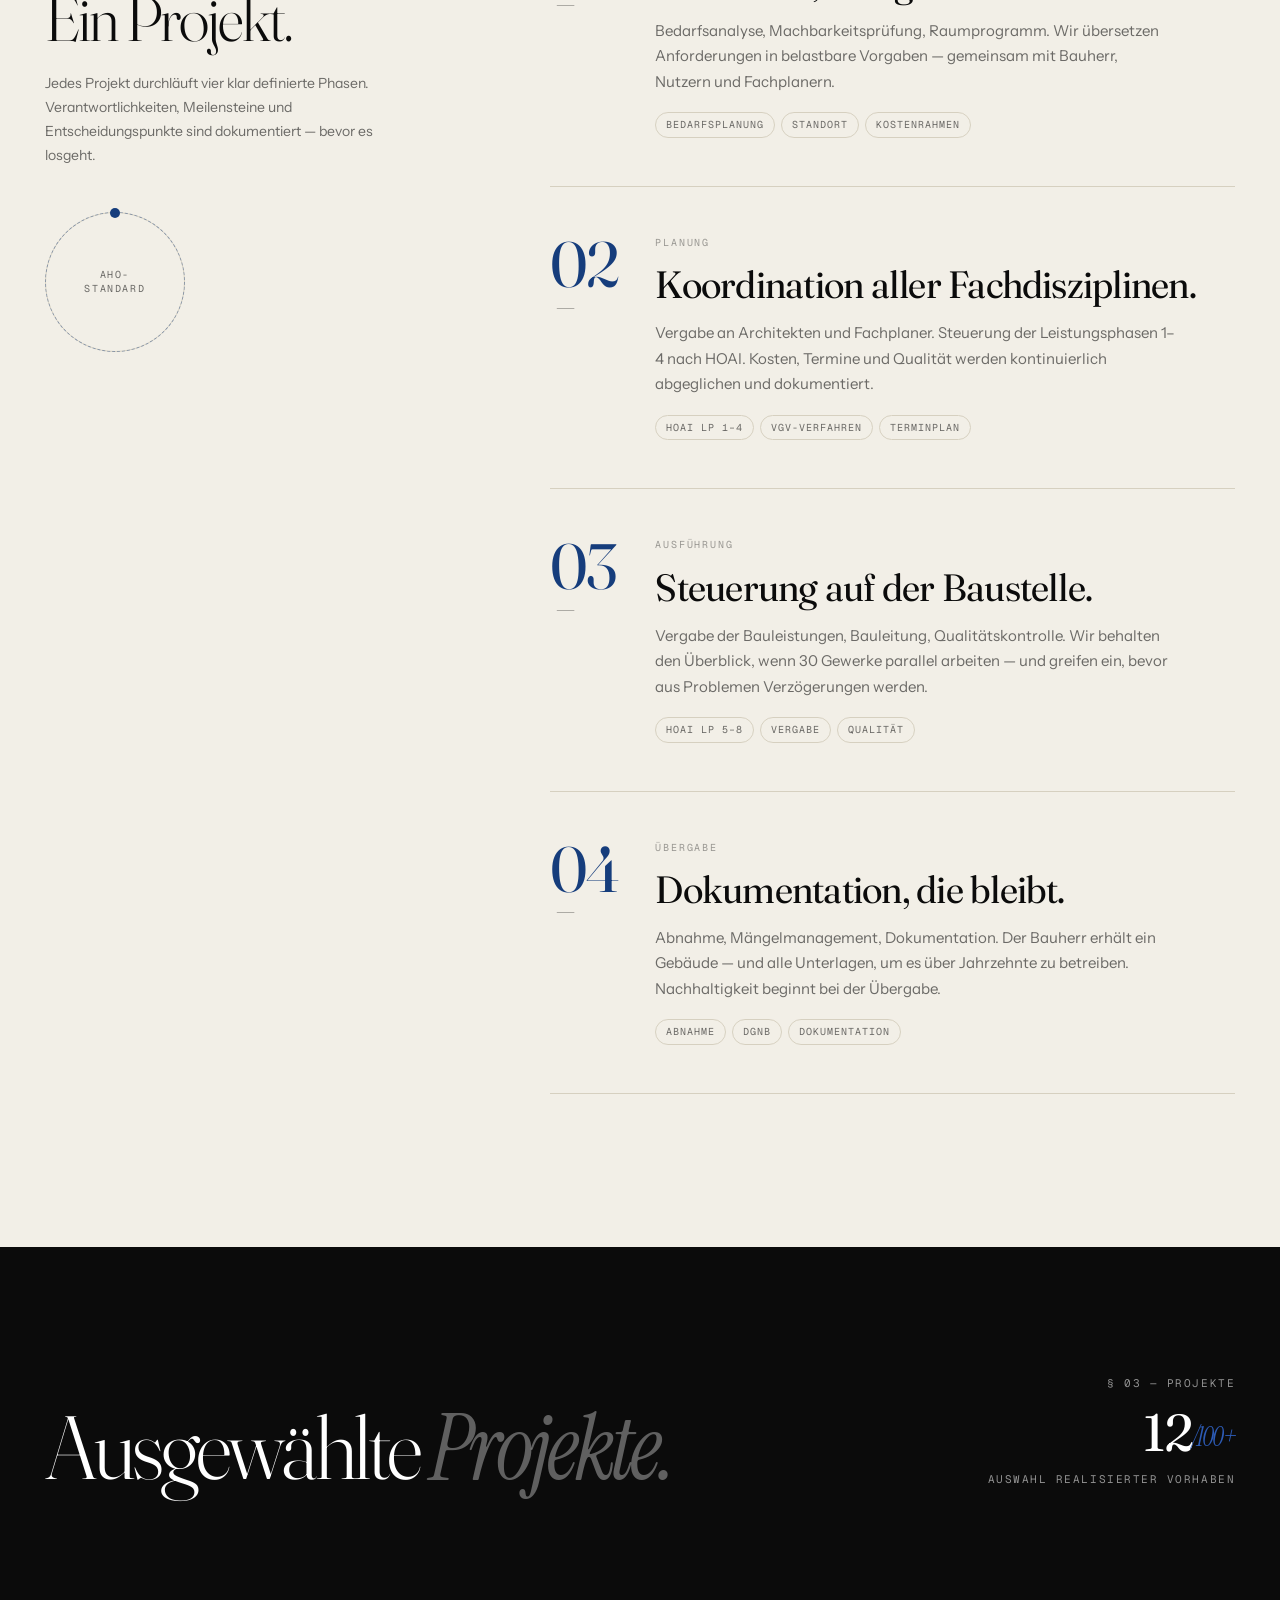
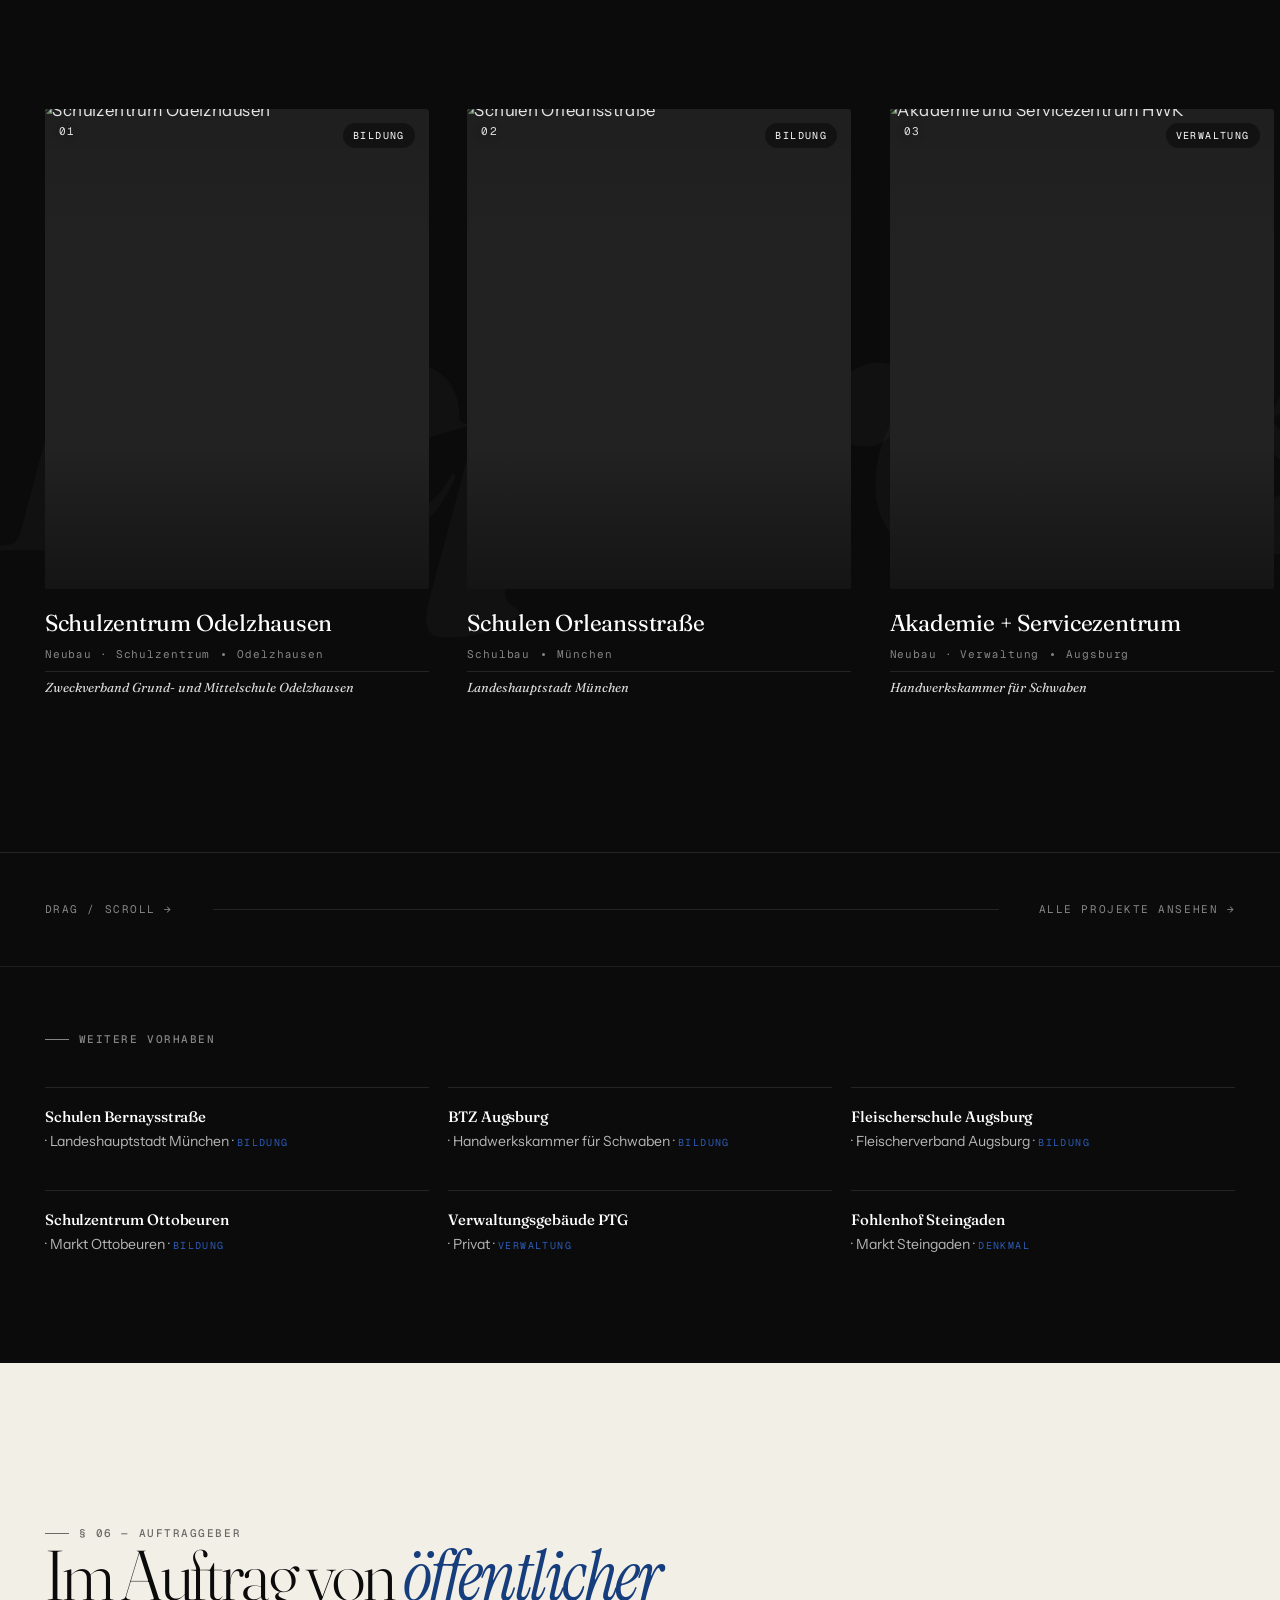
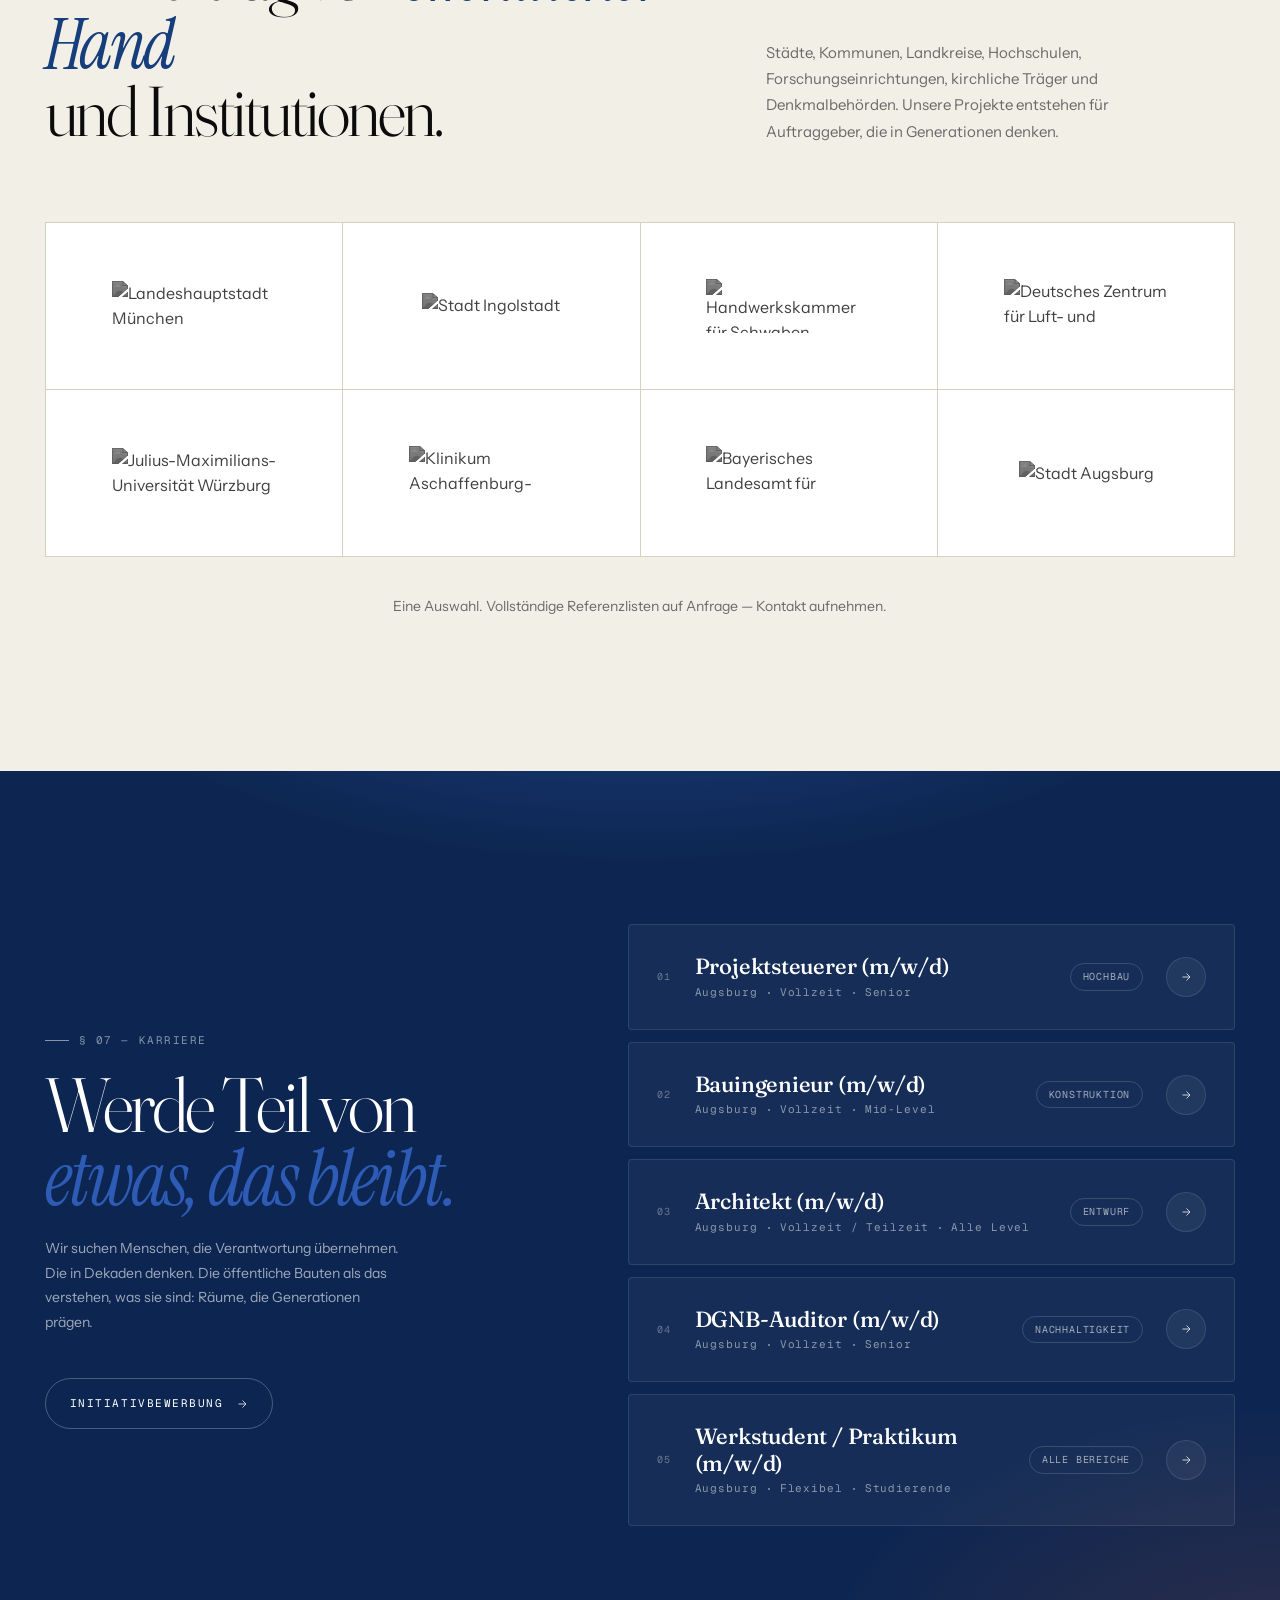
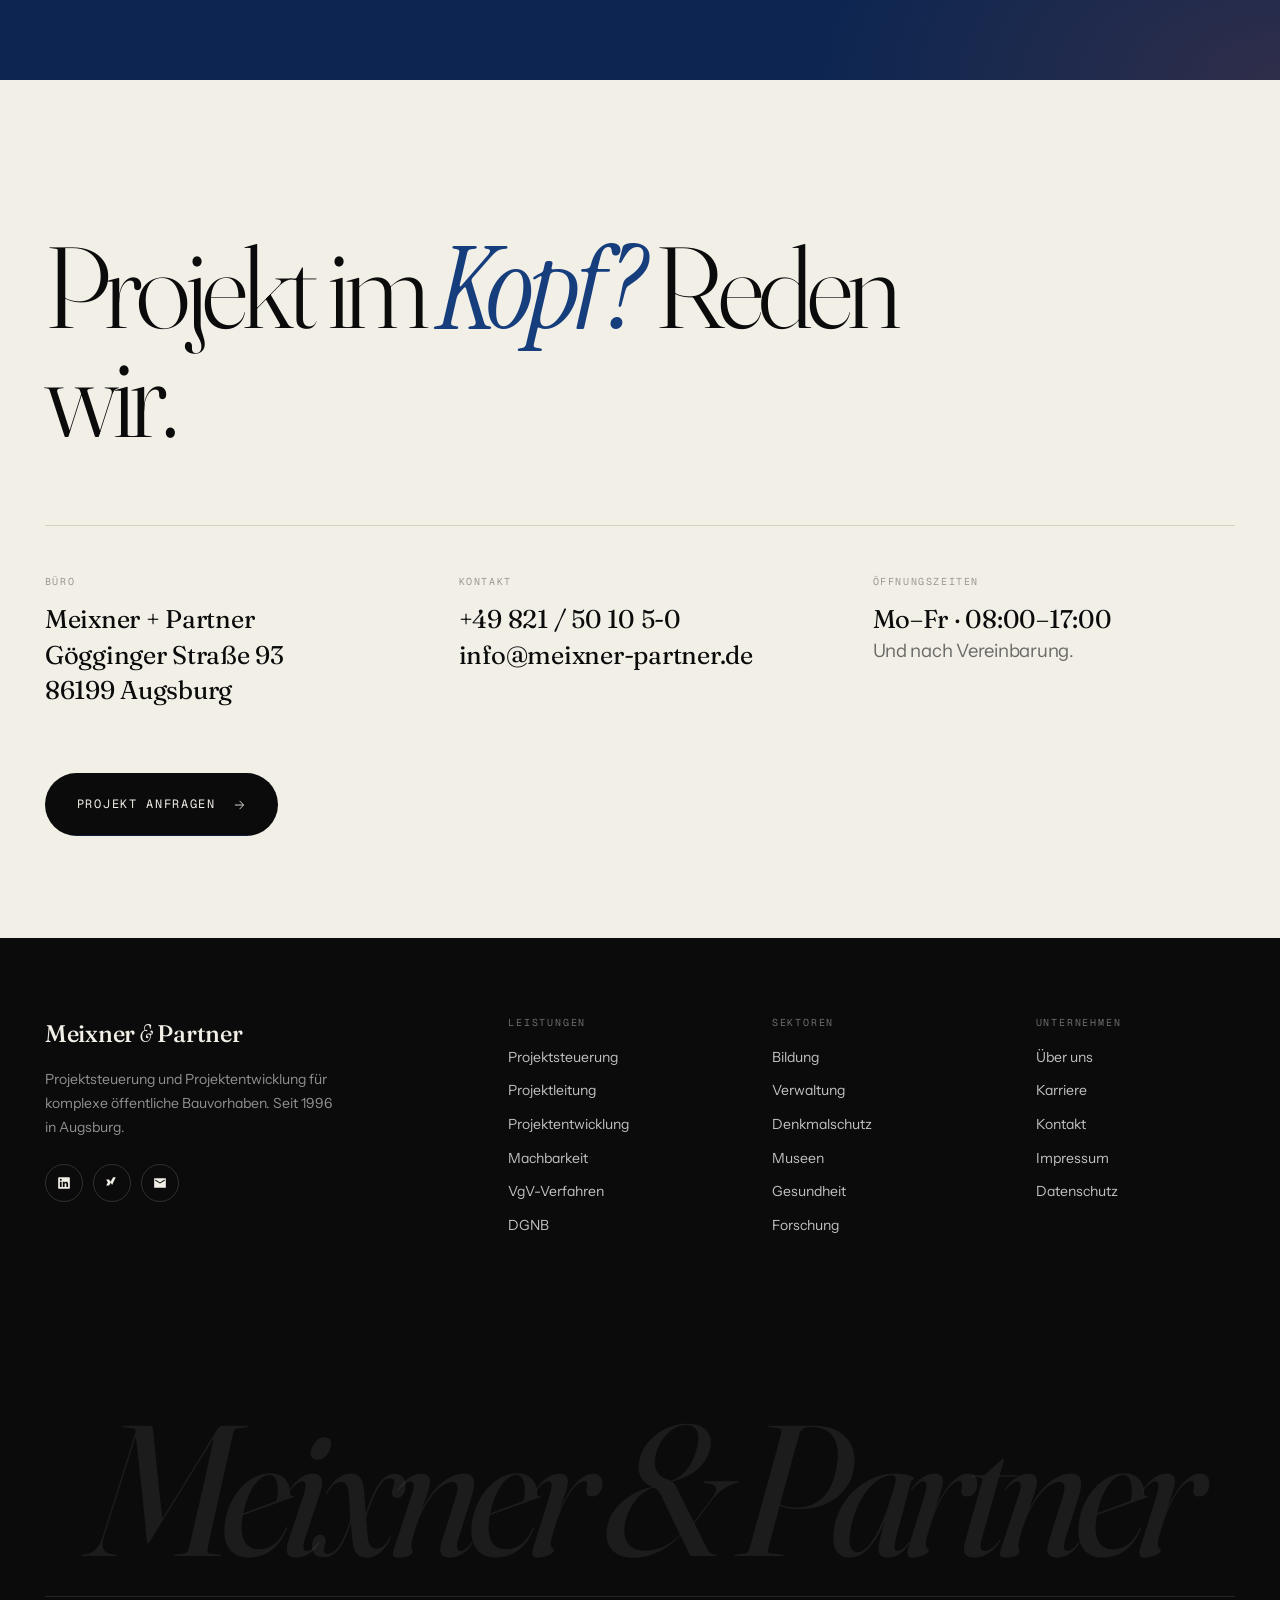
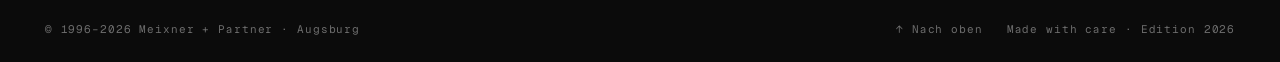
==== commit 4f3563f0: "step-8: Hero/Manifest/Tonality-Patches (Subline, Coord, Body, Title)" ====
--- a/index.html
+++ b/index.html
@@ -1461,7 +1461,7 @@
     <div class="hero-top">
       <div class="hero-top-l">
         <span>[ Meixner + Partner ]</span>
-        <span class="hero-coord">Index — 2026 / Ausgabe Eins</span>
+        <span class="hero-coord">Beratende Ingenieure · Seit 1996</span>
       </div>
     </div>
 
@@ -1471,7 +1471,7 @@
         <span class="l2"><span id="hl2">Sie</span> <span id="hl3"><em>bauen.</em></span><span class="dot"></span></span>
       </h1>
       <div class="hero-bot">
-        <p class="hero-sub" id="hSub">Professionelle Projektsteuerung und Projektentwicklung für komplexe Bauvorhaben im öffentlichen Sektor. Seit 1996 in Augsburg.</p>
+        <p class="hero-sub" id="hSub">Beratende Ingenieure für Projektsteuerung &amp; Projektentwicklung im öffentlichen Hochbau. Seit 1996 in Augsburg — Bayern und Baden-Württemberg.</p>
         <div class="hero-cta-wrap">
           <a href="#leistungen" class="hero-cta">
             <span>Leistungen entdecken</span>
@@ -1577,10 +1577,10 @@
     <div class="manifest-head">
       <div class="manifest-head-l">
         <span class="manifest-num">§ 05 — Haltung</span>
-        <h2 class="manifest-title rv">Was uns <em>antreibt.</em></h2>
+        <h2 class="manifest-title rv">Unser <em>Verständnis.</em></h2>
       </div>
       <div class="manifest-body" id="mBody">
-        Seit 1996 steuern wir öffentliche Bauprojekte mit <em>Leidenschaft</em> und Präzision. Wir koordinieren alle Projektteilnehmer, sichern Qualität, Termine und Kosten — und schaffen Bauten, die <em>bleiben.</em> Architektur, die Räume für Bildung, Kultur, Verwaltung und Forschung gestaltet. Verantwortung, die Generationen überdauert.
+        Seit 1996 steuern wir öffentliche Bauvorhaben in Bayern und Baden-Württemberg — mit <em>Begeisterung,</em> nach AHO und HOAI, koordiniert über alle Beteiligten hinweg. Qualität, Termine, Kosten. Wir entwickeln, prüfen, vergeben und führen Projekte zum Abschluss. Auch dann, wenn andere es <em>nicht mehr schaffen.</em> Was bleibt, sind Bauten für Bildung, Verwaltung, Kultur, Forschung — und Auftraggeber, die wiederkommen.
       </div>
     </div>
     <div class="manifest-tiles">
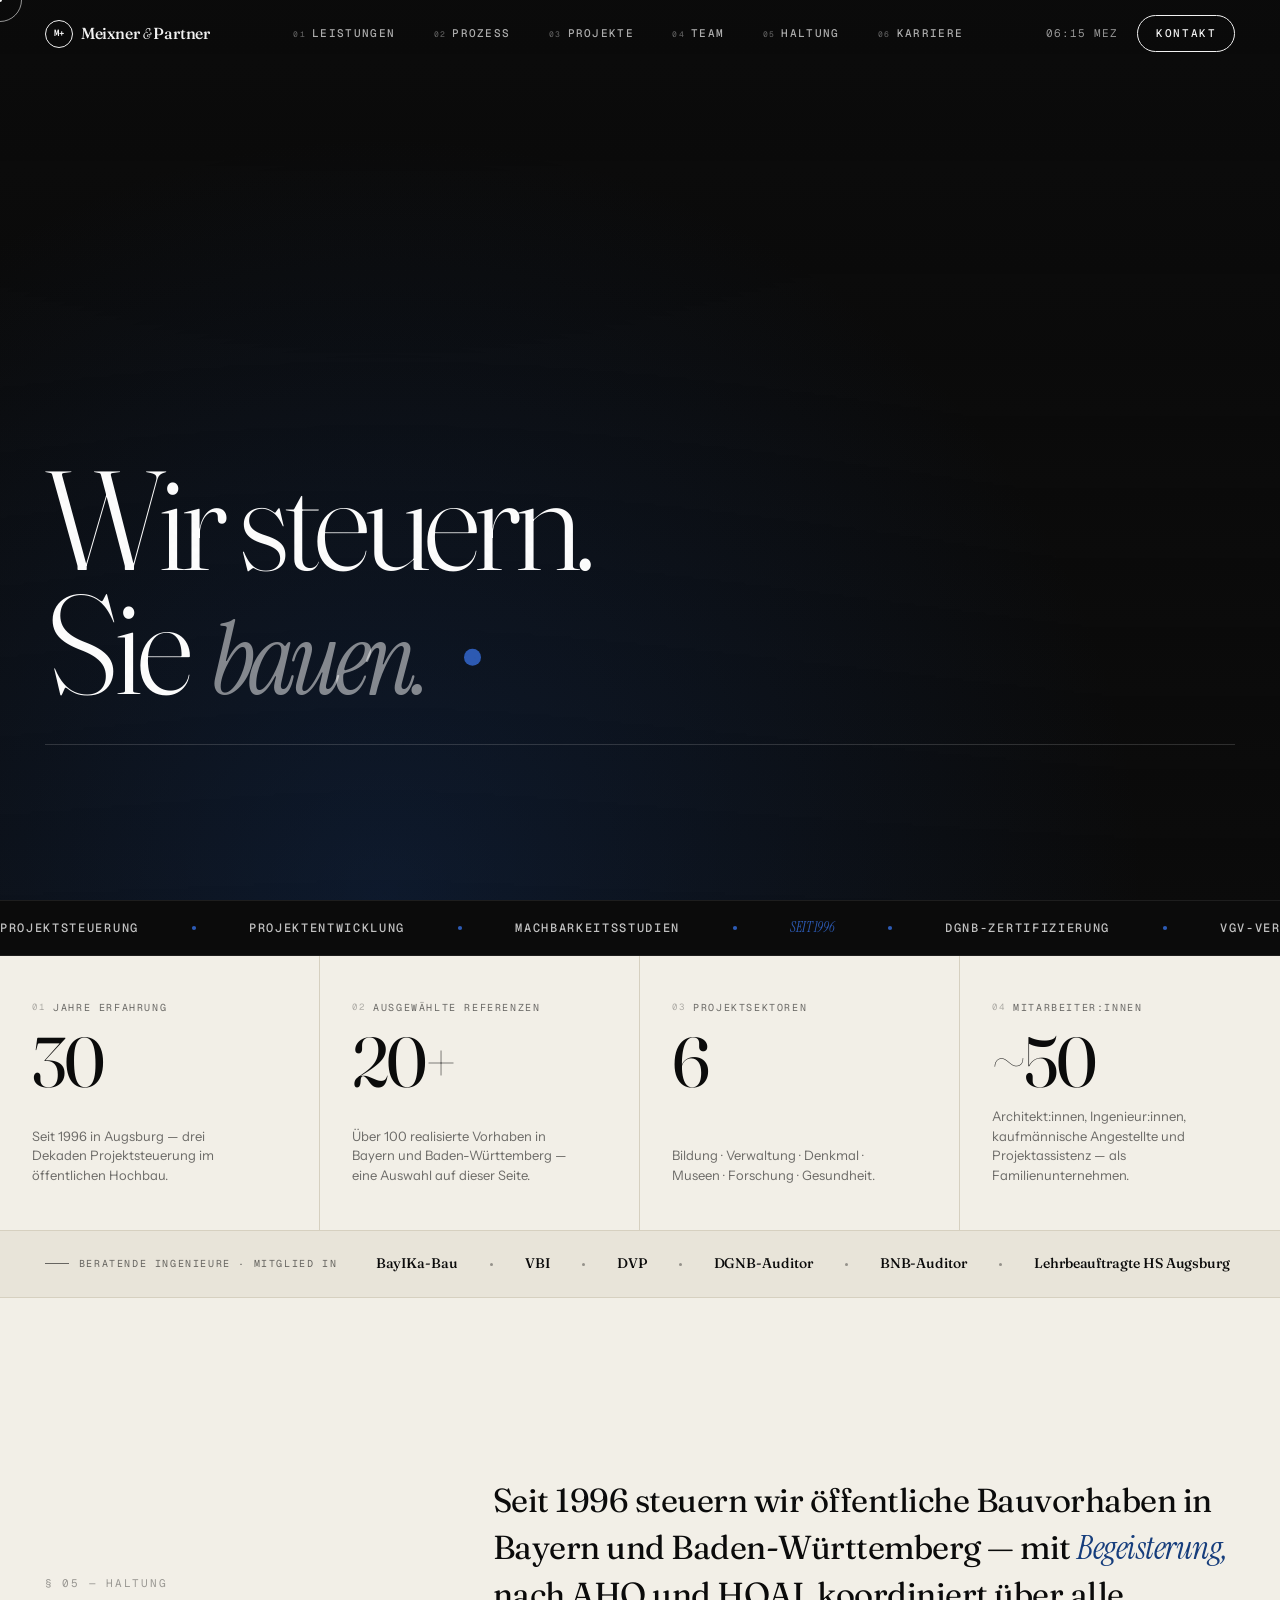
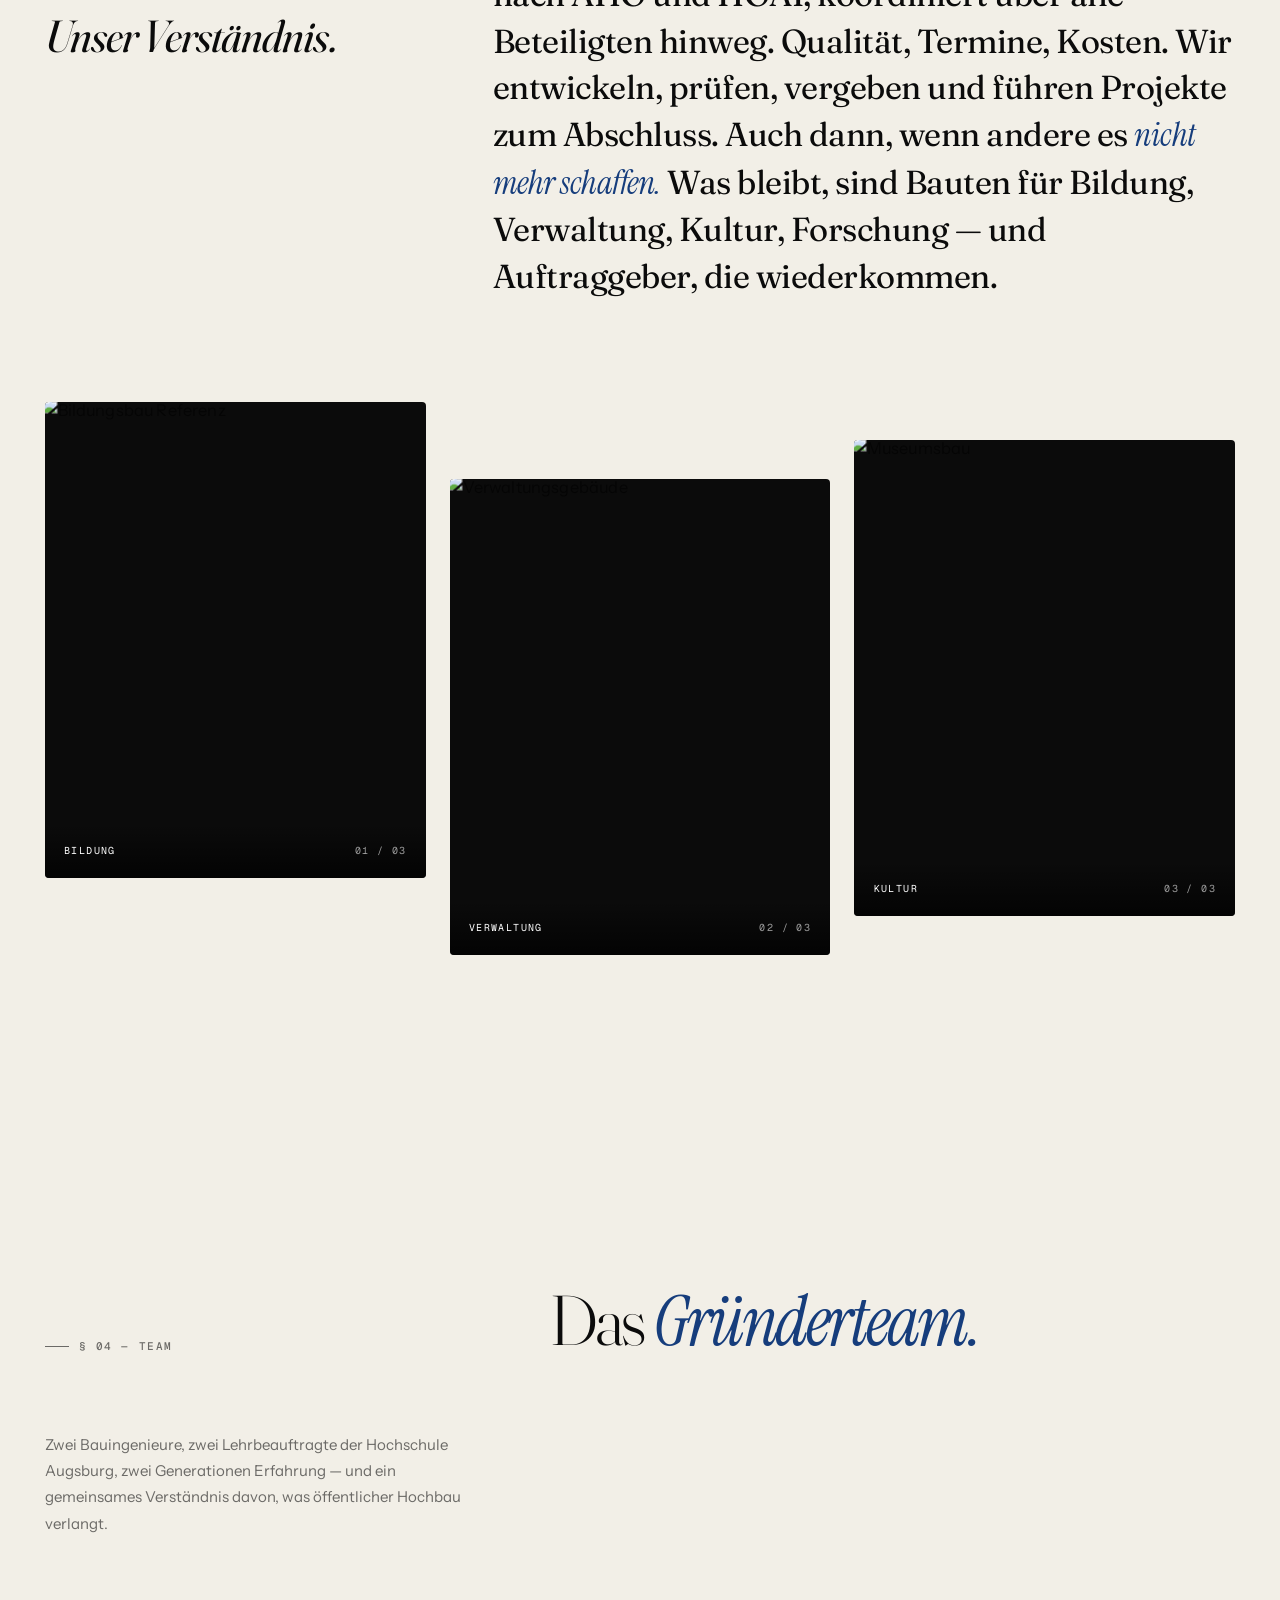
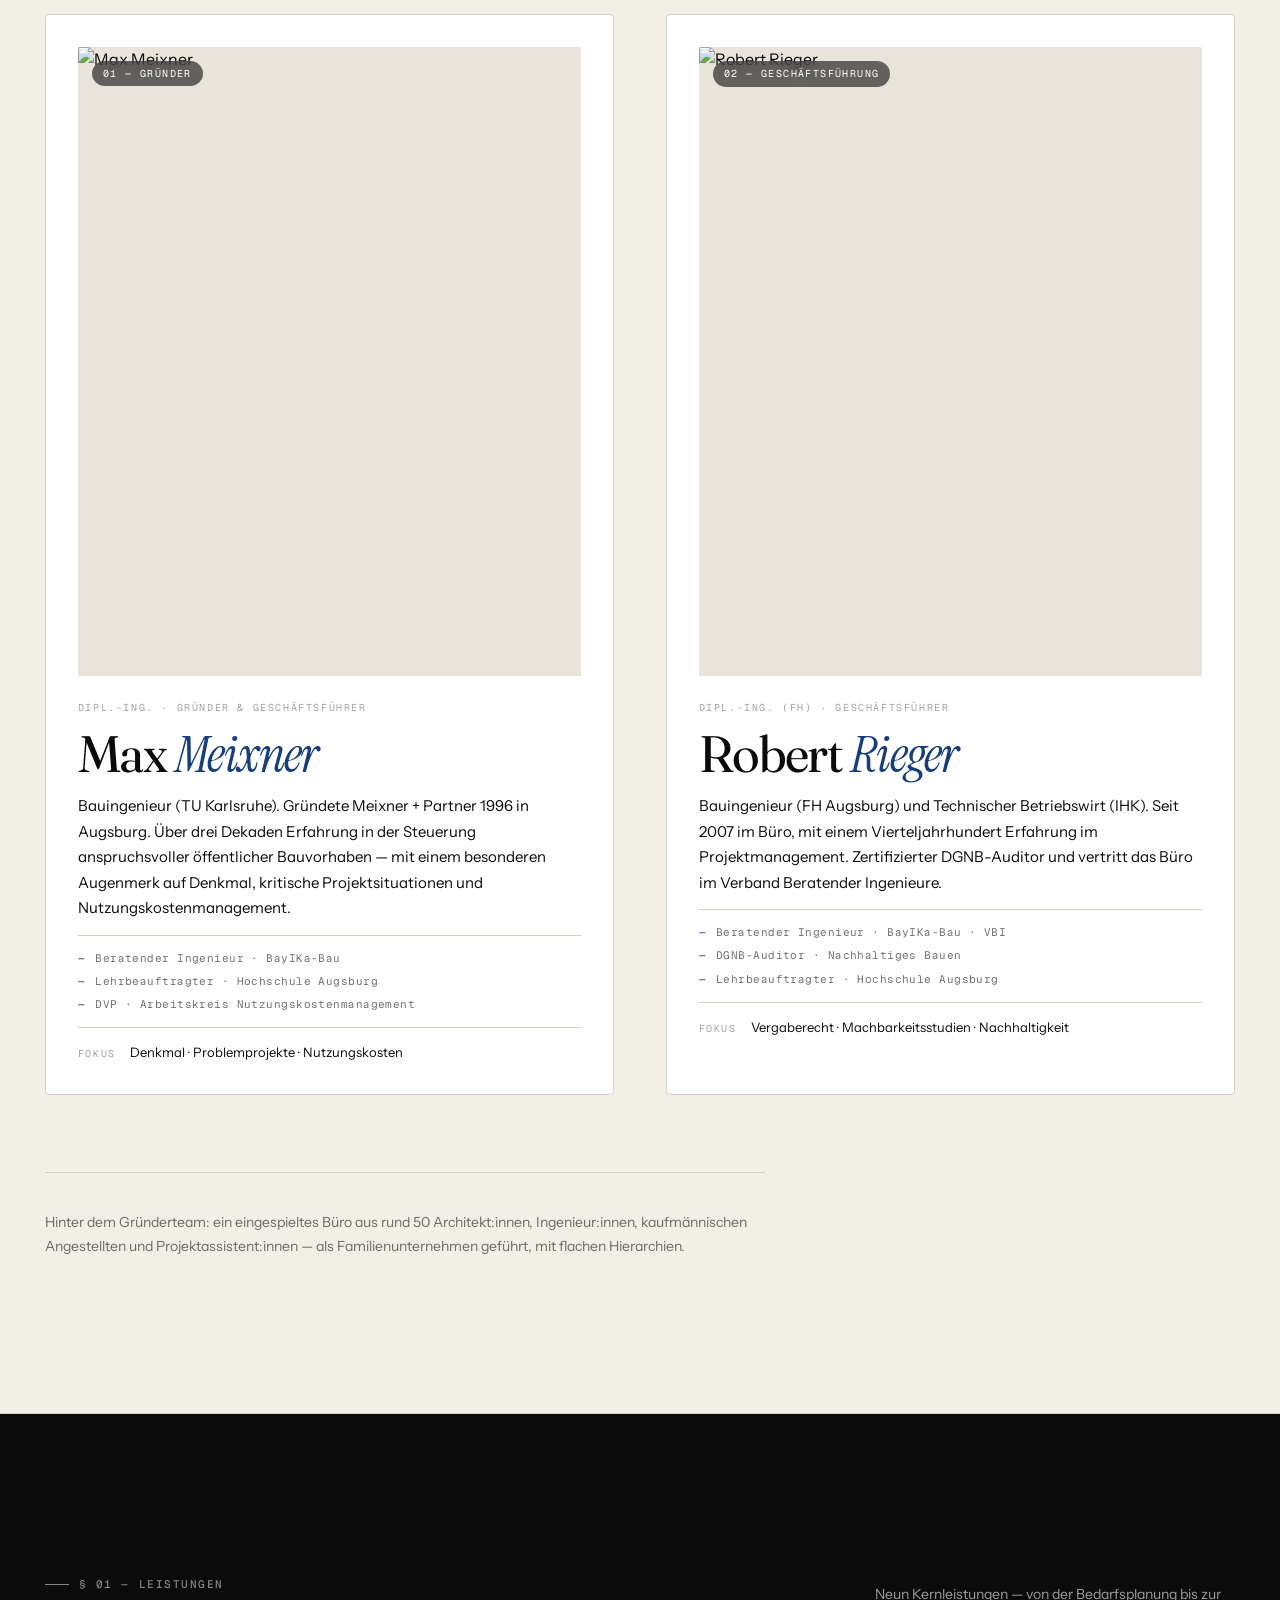
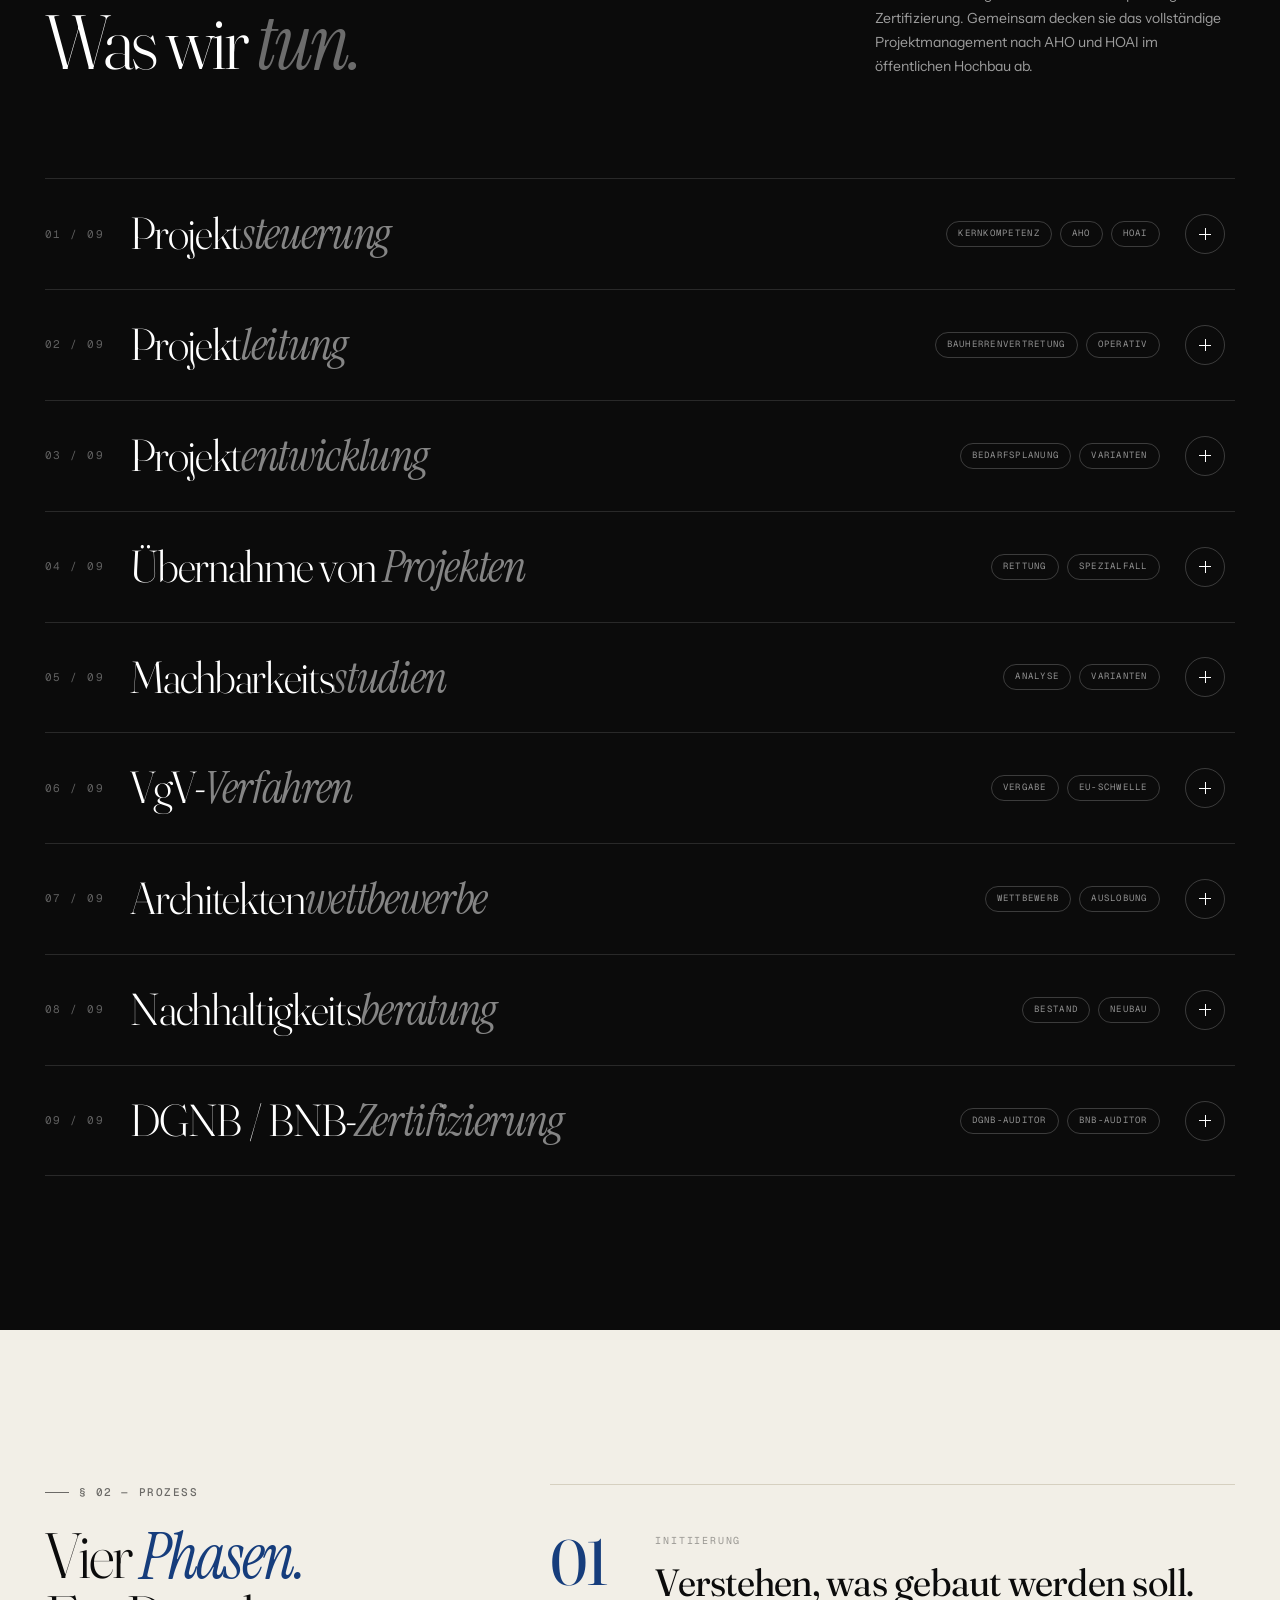
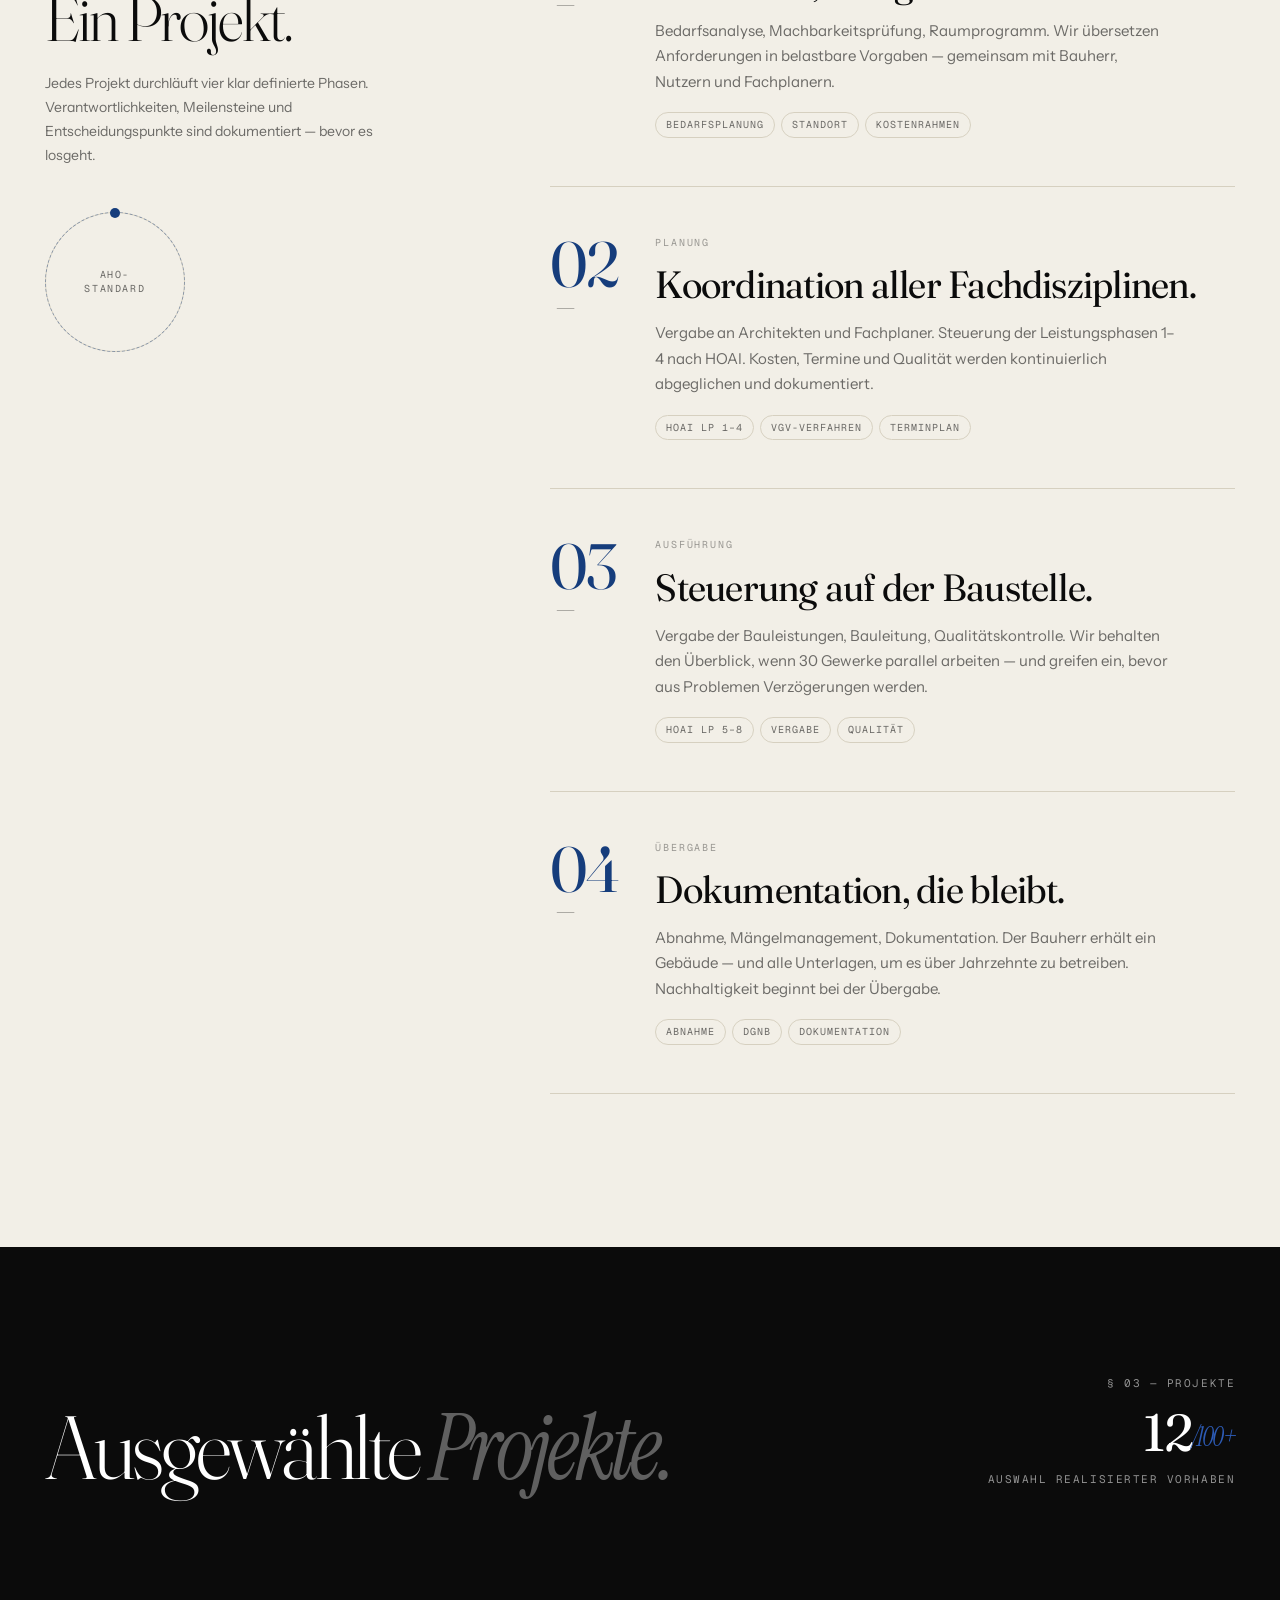
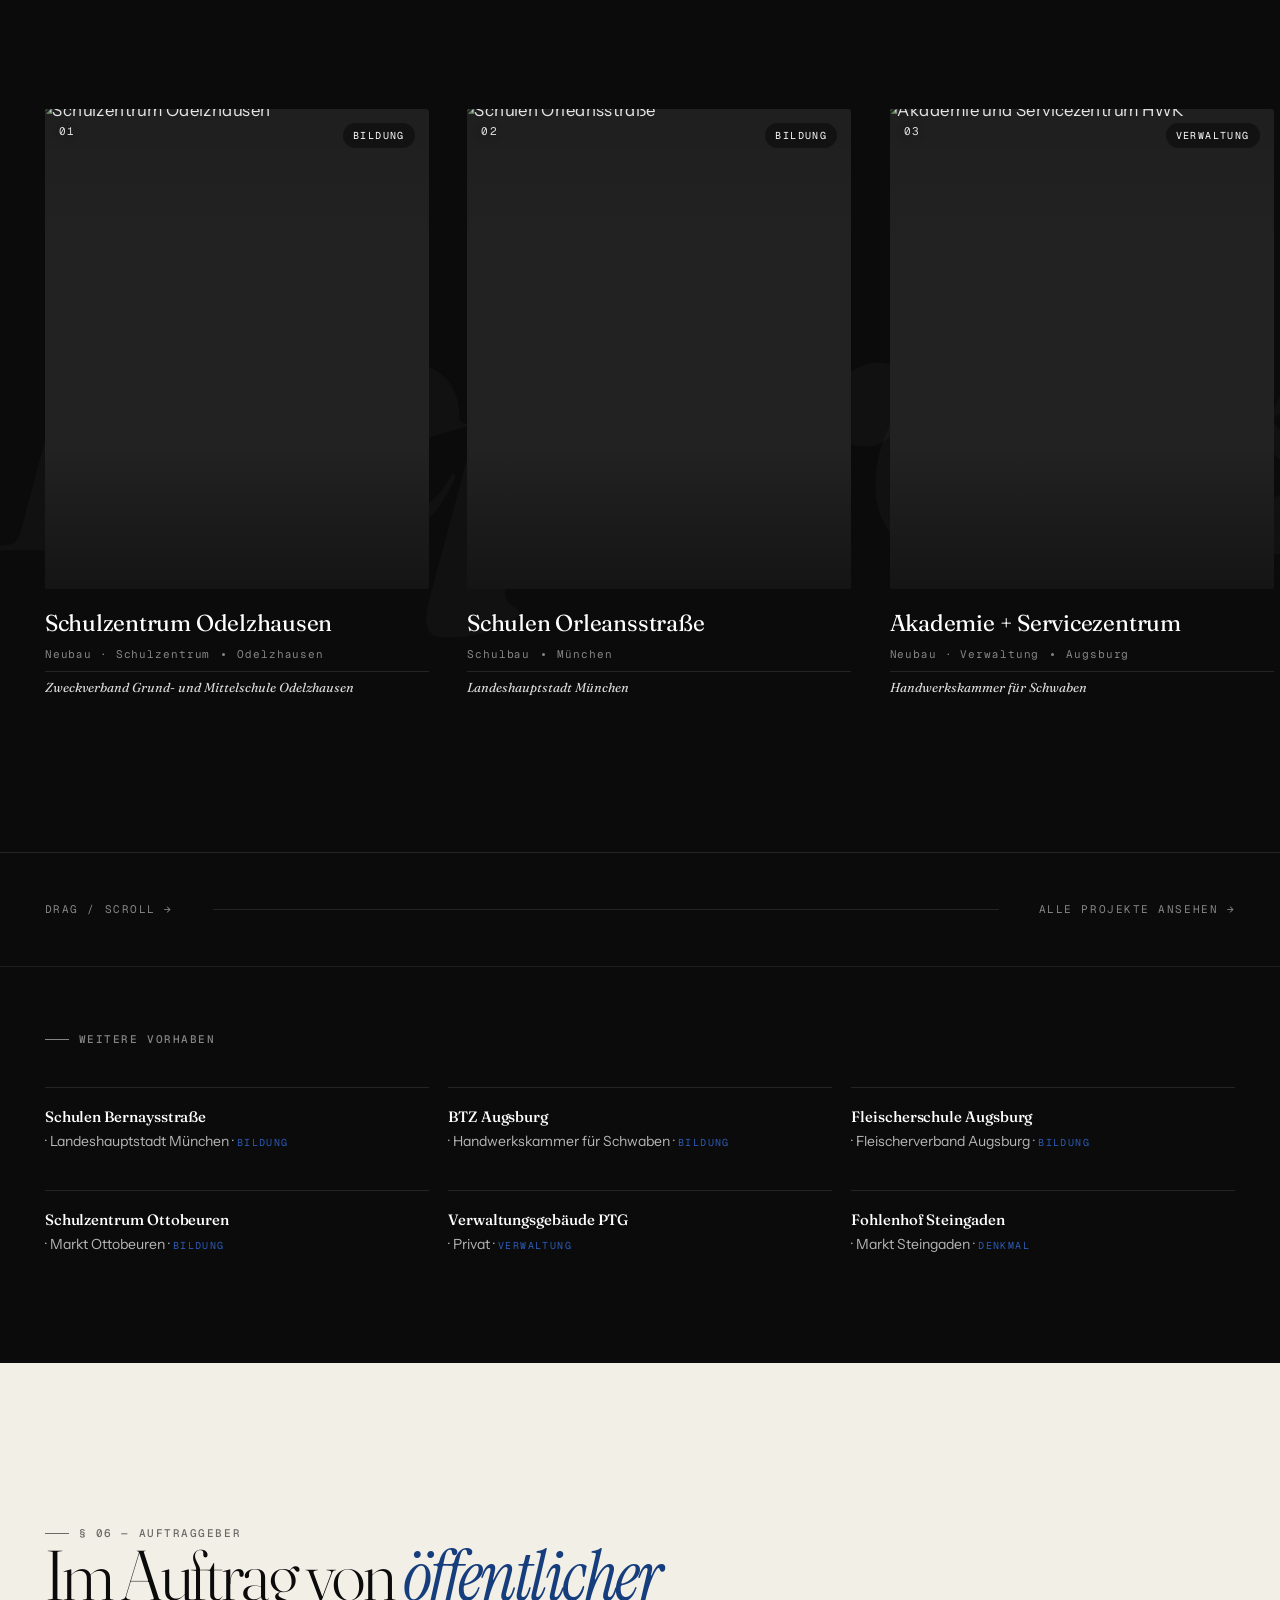
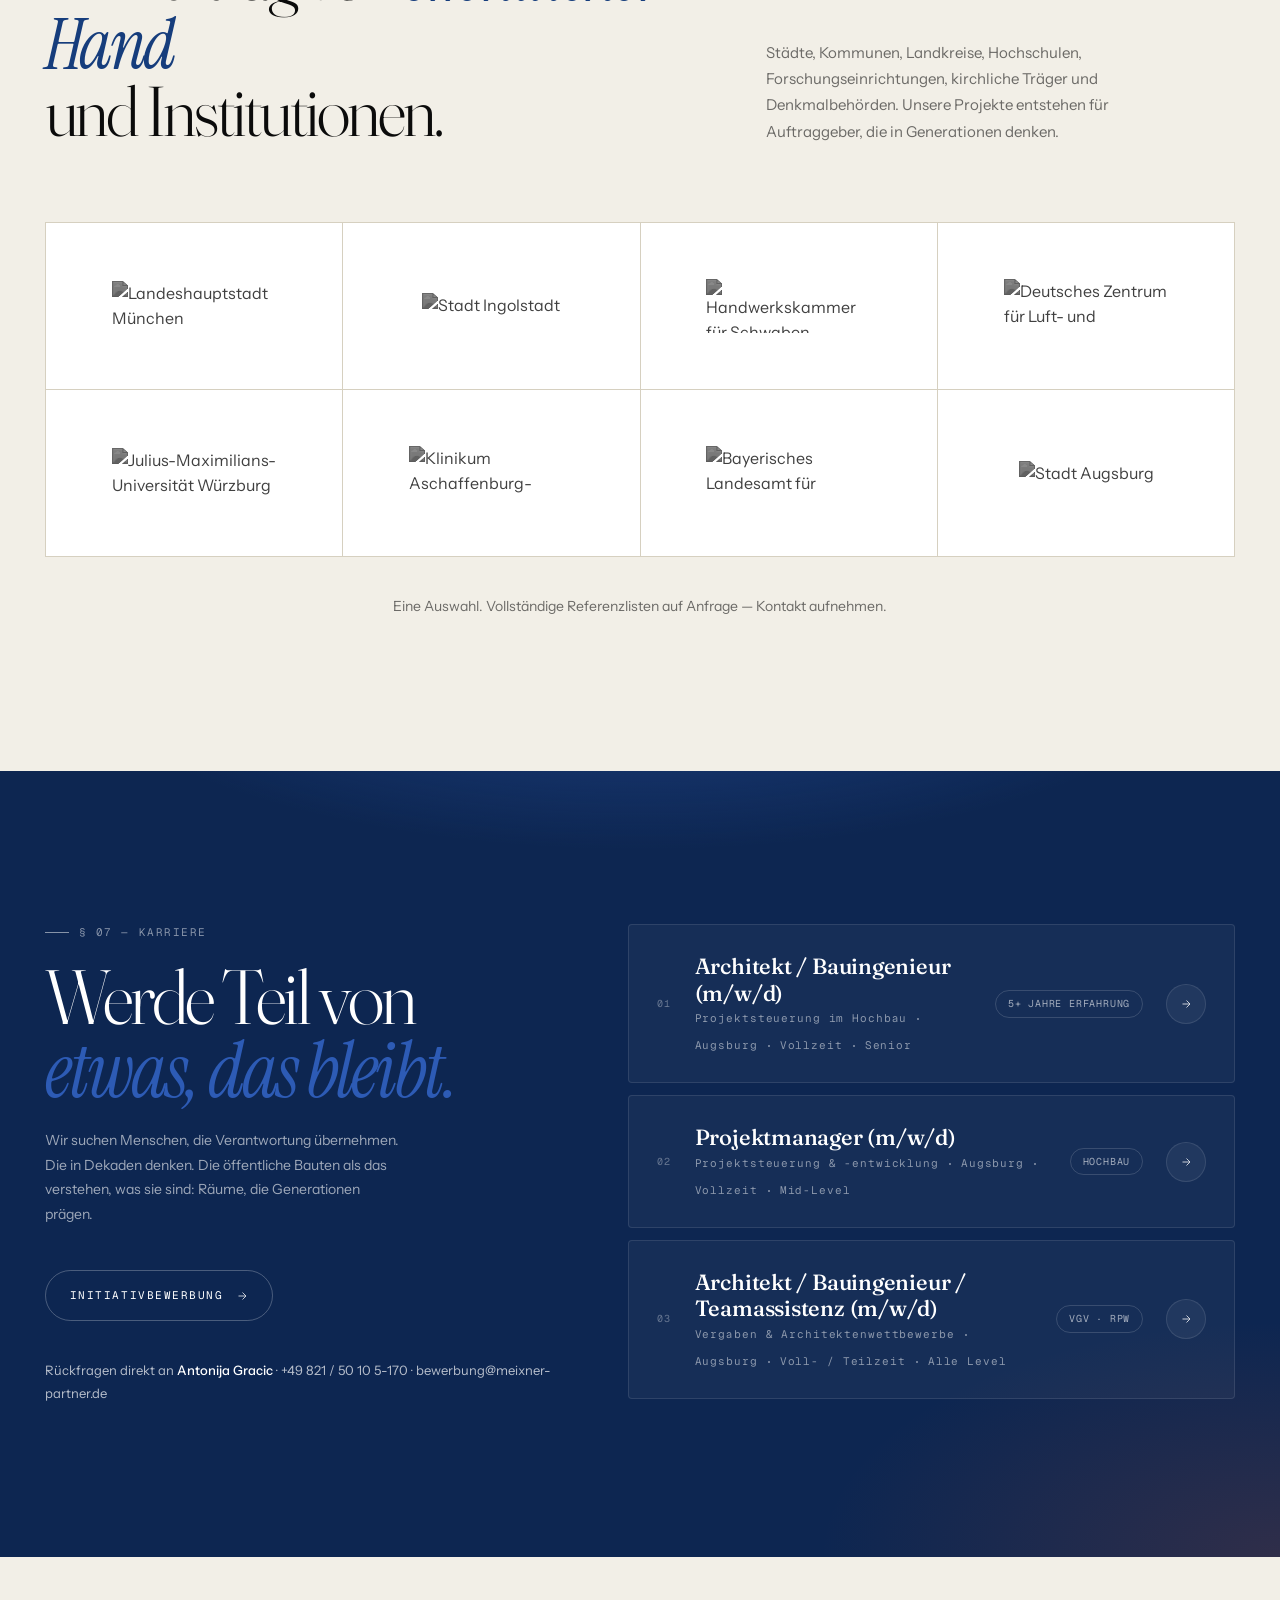
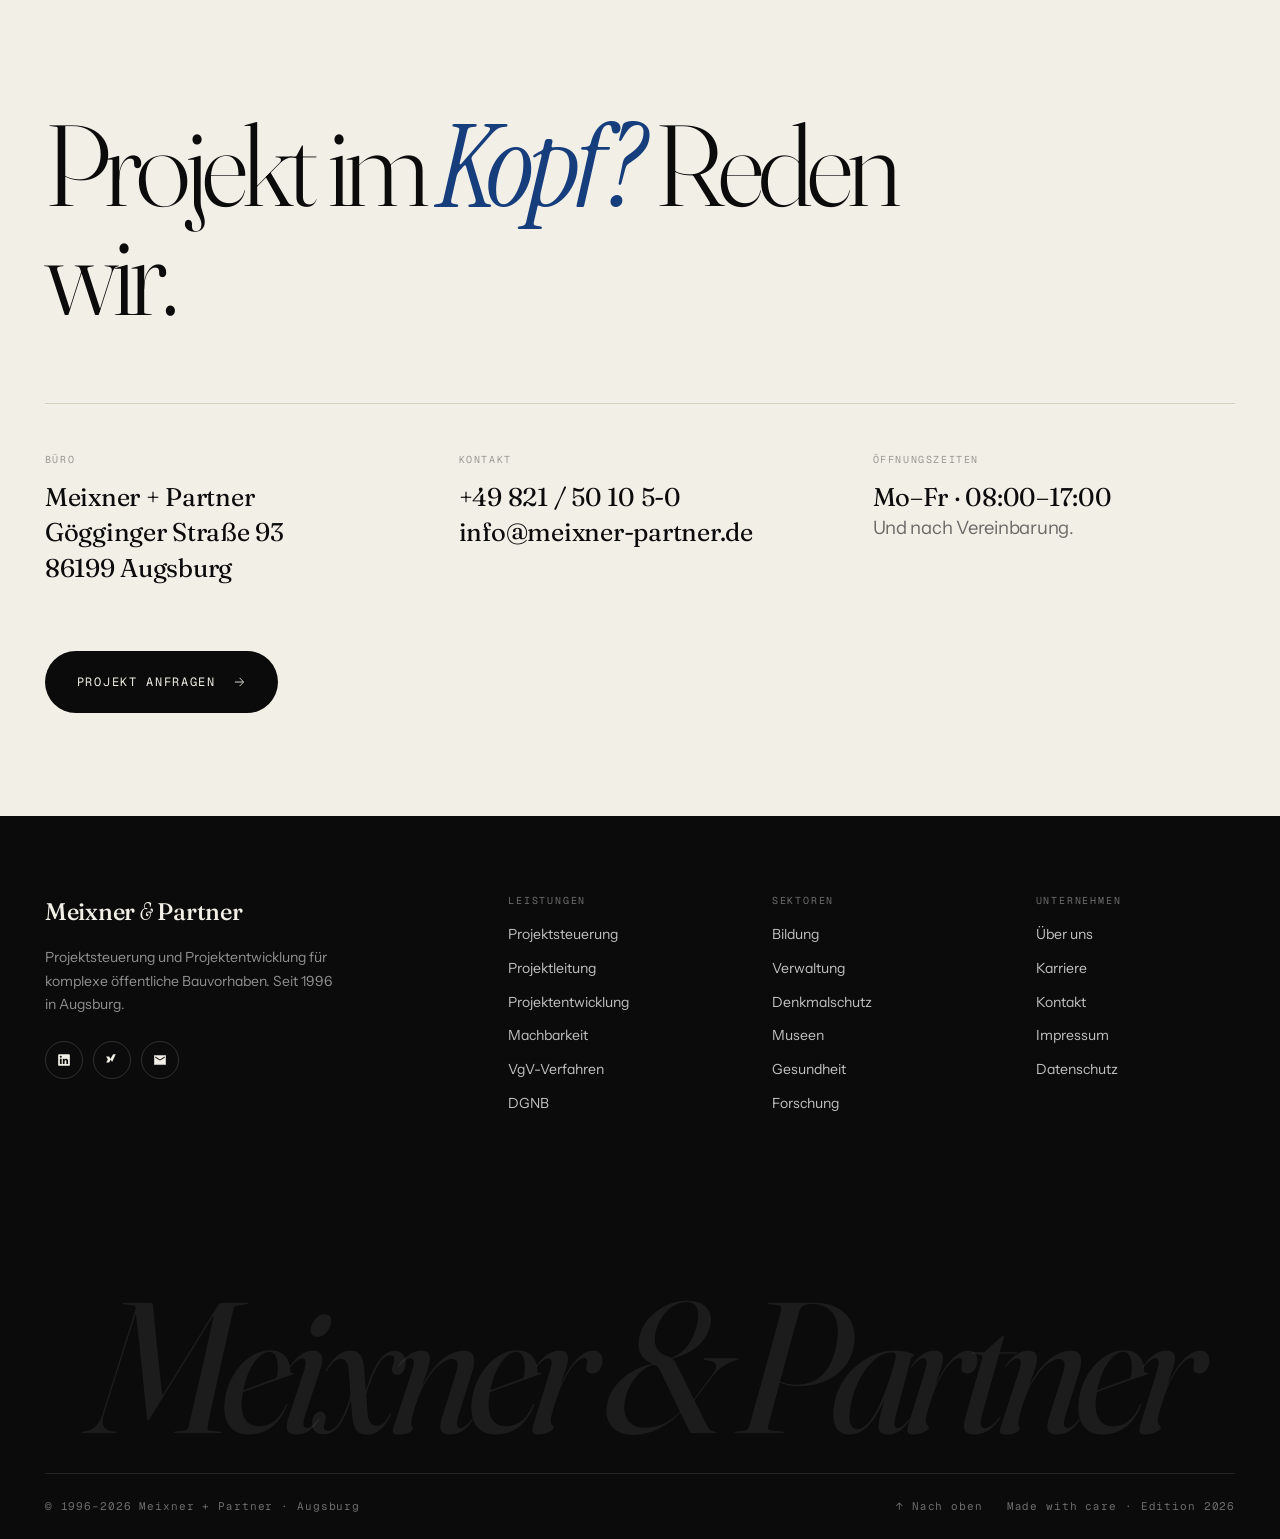
==== commit af83159f: "step-9: Stellen 5 -> 3 echte + HR-Kontakt (Antonija Gracic)" ====
--- a/index.html
+++ b/index.html
@@ -1231,6 +1231,12 @@
   color:#fff;transition:all 0.3s;align-self:flex-start;
 }
 .jobs-cta:hover{background:#fff;color:var(--ink);border-color:#fff}
+.jobs-contact{
+  margin-top:18px;
+  font-family:var(--ff-body);font-size:13px;line-height:1.7;
+  color:rgba(255,255,255,0.7);
+}
+.jobs-contact strong{color:#fff;font-weight:500}
 
 @media(max-width:900px){
   .jobs-grid{grid-template-columns:1fr;gap:32px}
@@ -2235,55 +2241,42 @@
         <span class="jobs-eyebrow">§ 07 — Karriere</span>
         <h2 class="jobs-title rv">Werde Teil von<br><em>etwas, das bleibt.</em></h2>
         <p class="jobs-desc rv rv-d1">Wir suchen Menschen, die Verantwortung übernehmen. Die in Dekaden denken. Die öffentliche Bauten als das verstehen, was sie sind: Räume, die Generationen prägen.</p>
-        <a href="#kontakt" class="jobs-cta">
+        <a href="mailto:bewerbung@meixner-partner.de" class="jobs-cta">
           <span>Initiativbewerbung</span>
           <svg width="12" height="12" viewBox="0 0 24 24" fill="none" stroke="currentColor" stroke-width="1.5"><path d="M5 12h14M13 5l7 7-7 7"/></svg>
         </a>
+        <p class="jobs-contact">
+          Rückfragen direkt an <strong>Antonija Gracic</strong> · <a href="tel:+4982150105170" class="linehover">+49 821 / 50 10 5-170</a> · <a href="mailto:bewerbung@meixner-partner.de" class="linehover">bewerbung@meixner-partner.de</a>
+        </p>
       </div>
       <div class="jobs-list">
-        <a href="#" class="job">
+        <a href="mailto:bewerbung@meixner-partner.de?subject=Bewerbung%20Projektsteuerung%20(m%2Fw%2Fd)" class="job">
           <span class="job-num">01</span>
           <div class="job-info">
-            <h3 class="job-title">Projektsteuerer (m/w/d)</h3>
-            <p class="job-meta"><span>Augsburg</span><span>Vollzeit</span><span>Senior</span></p>
+            <h3 class="job-title">Architekt / Bauingenieur (m/w/d)</h3>
+            <p class="job-meta"><span>Projektsteuerung im Hochbau</span><span>Augsburg</span><span>Vollzeit</span><span>Senior</span></p>
+          </div>
+          <span class="job-badge">5+ Jahre Erfahrung</span>
+          <span class="job-arrow"><svg viewBox="0 0 24 24"><path d="M5 12h14M13 5l7 7-7 7"/></svg></span>
+        </a>
+
+        <a href="mailto:bewerbung@meixner-partner.de?subject=Bewerbung%20Projektmanager%20(m%2Fw%2Fd)" class="job">
+          <span class="job-num">02</span>
+          <div class="job-info">
+            <h3 class="job-title">Projektmanager (m/w/d)</h3>
+            <p class="job-meta"><span>Projektsteuerung &amp; -entwicklung</span><span>Augsburg</span><span>Vollzeit</span><span>Mid-Level</span></p>
           </div>
           <span class="job-badge">Hochbau</span>
           <span class="job-arrow"><svg viewBox="0 0 24 24"><path d="M5 12h14M13 5l7 7-7 7"/></svg></span>
         </a>
-        <a href="#" class="job">
-          <span class="job-num">02</span>
-          <div class="job-info">
-            <h3 class="job-title">Bauingenieur (m/w/d)</h3>
-            <p class="job-meta"><span>Augsburg</span><span>Vollzeit</span><span>Mid-Level</span></p>
-          </div>
-          <span class="job-badge">Konstruktion</span>
-          <span class="job-arrow"><svg viewBox="0 0 24 24"><path d="M5 12h14M13 5l7 7-7 7"/></svg></span>
-        </a>
-        <a href="#" class="job">
+
+        <a href="mailto:bewerbung@meixner-partner.de?subject=Bewerbung%20Vergaben%20%26%20Wettbewerbe%20(m%2Fw%2Fd)" class="job">
           <span class="job-num">03</span>
           <div class="job-info">
-            <h3 class="job-title">Architekt (m/w/d)</h3>
-            <p class="job-meta"><span>Augsburg</span><span>Vollzeit / Teilzeit</span><span>Alle Level</span></p>
+            <h3 class="job-title">Architekt / Bauingenieur / Teamassistenz (m/w/d)</h3>
+            <p class="job-meta"><span>Vergaben &amp; Architektenwettbewerbe</span><span>Augsburg</span><span>Voll- / Teilzeit</span><span>Alle Level</span></p>
           </div>
-          <span class="job-badge">Entwurf</span>
-          <span class="job-arrow"><svg viewBox="0 0 24 24"><path d="M5 12h14M13 5l7 7-7 7"/></svg></span>
-        </a>
-        <a href="#" class="job">
-          <span class="job-num">04</span>
-          <div class="job-info">
-            <h3 class="job-title">DGNB-Auditor (m/w/d)</h3>
-            <p class="job-meta"><span>Augsburg</span><span>Vollzeit</span><span>Senior</span></p>
-          </div>
-          <span class="job-badge">Nachhaltigkeit</span>
-          <span class="job-arrow"><svg viewBox="0 0 24 24"><path d="M5 12h14M13 5l7 7-7 7"/></svg></span>
-        </a>
-        <a href="#" class="job">
-          <span class="job-num">05</span>
-          <div class="job-info">
-            <h3 class="job-title">Werkstudent / Praktikum (m/w/d)</h3>
-            <p class="job-meta"><span>Augsburg</span><span>Flexibel</span><span>Studierende</span></p>
-          </div>
-          <span class="job-badge">Alle Bereiche</span>
+          <span class="job-badge">VgV · RPW</span>
           <span class="job-arrow"><svg viewBox="0 0 24 24"><path d="M5 12h14M13 5l7 7-7 7"/></svg></span>
         </a>
       </div>
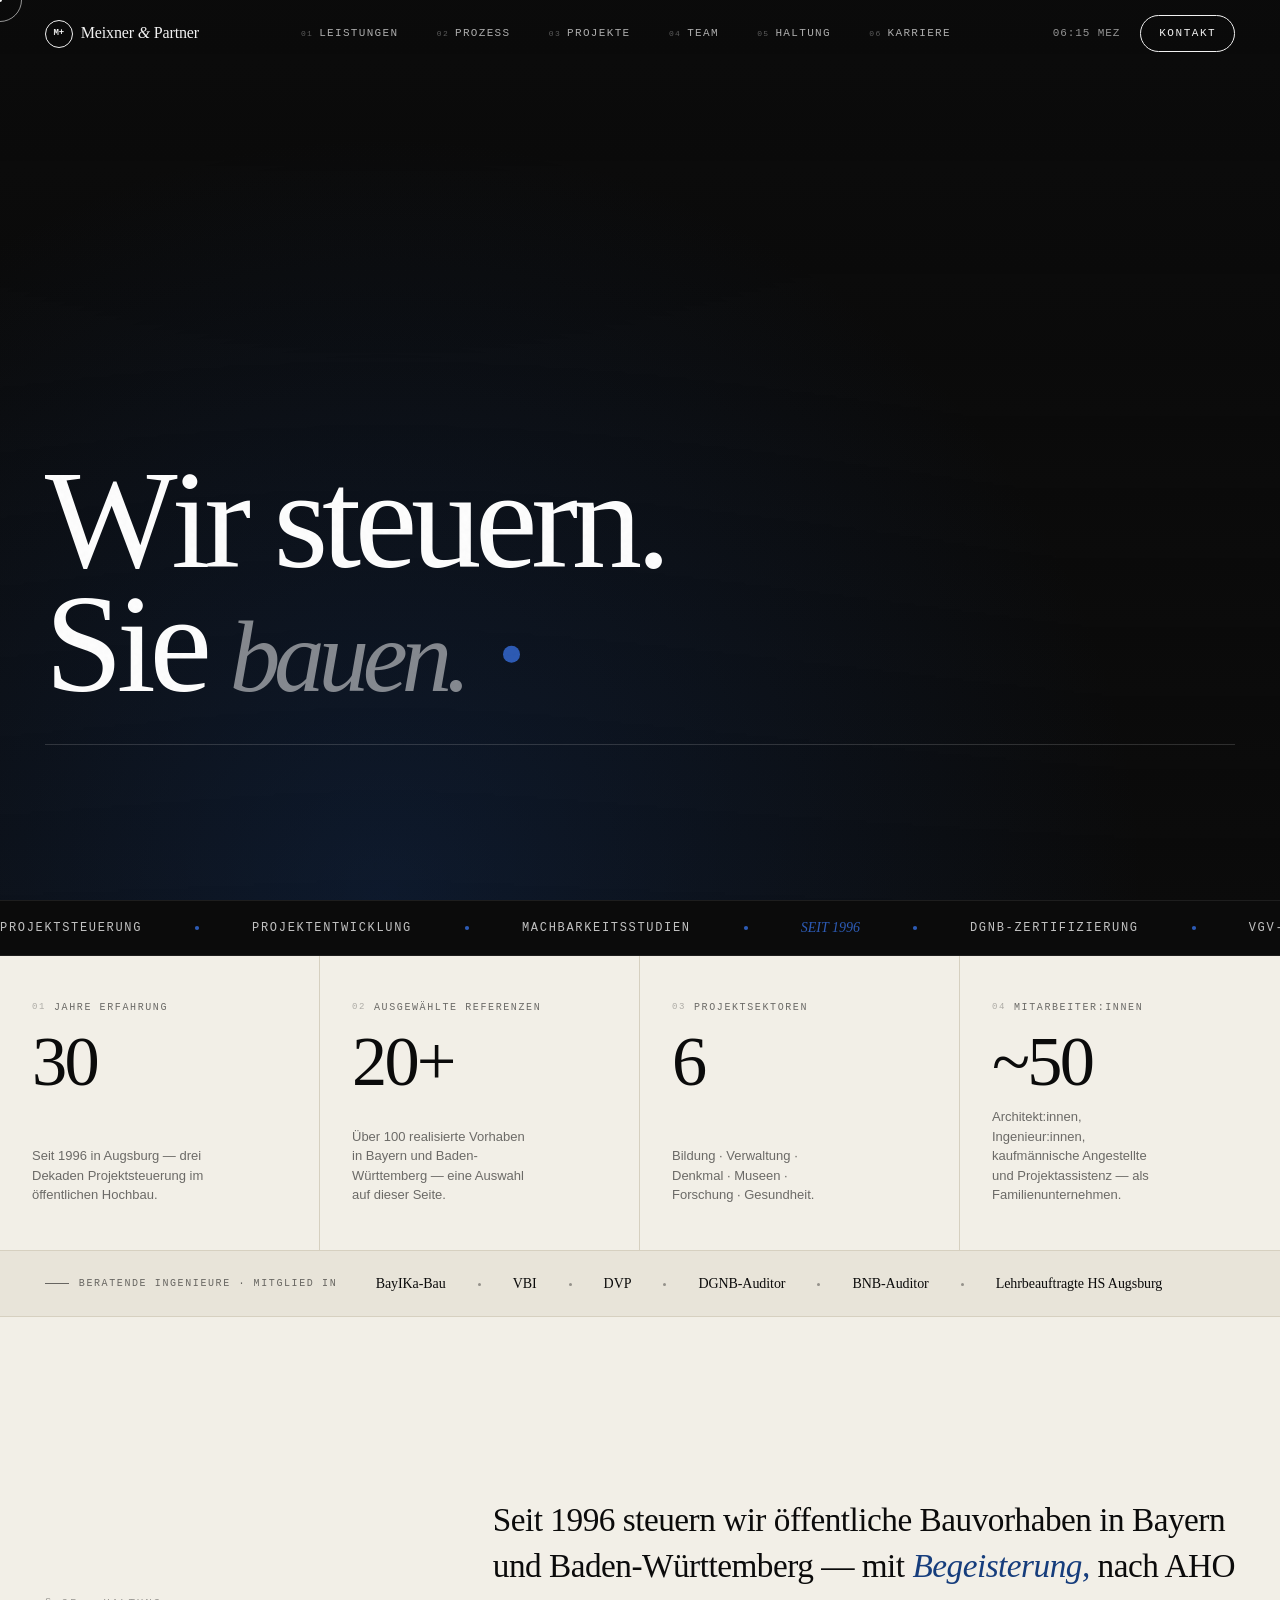
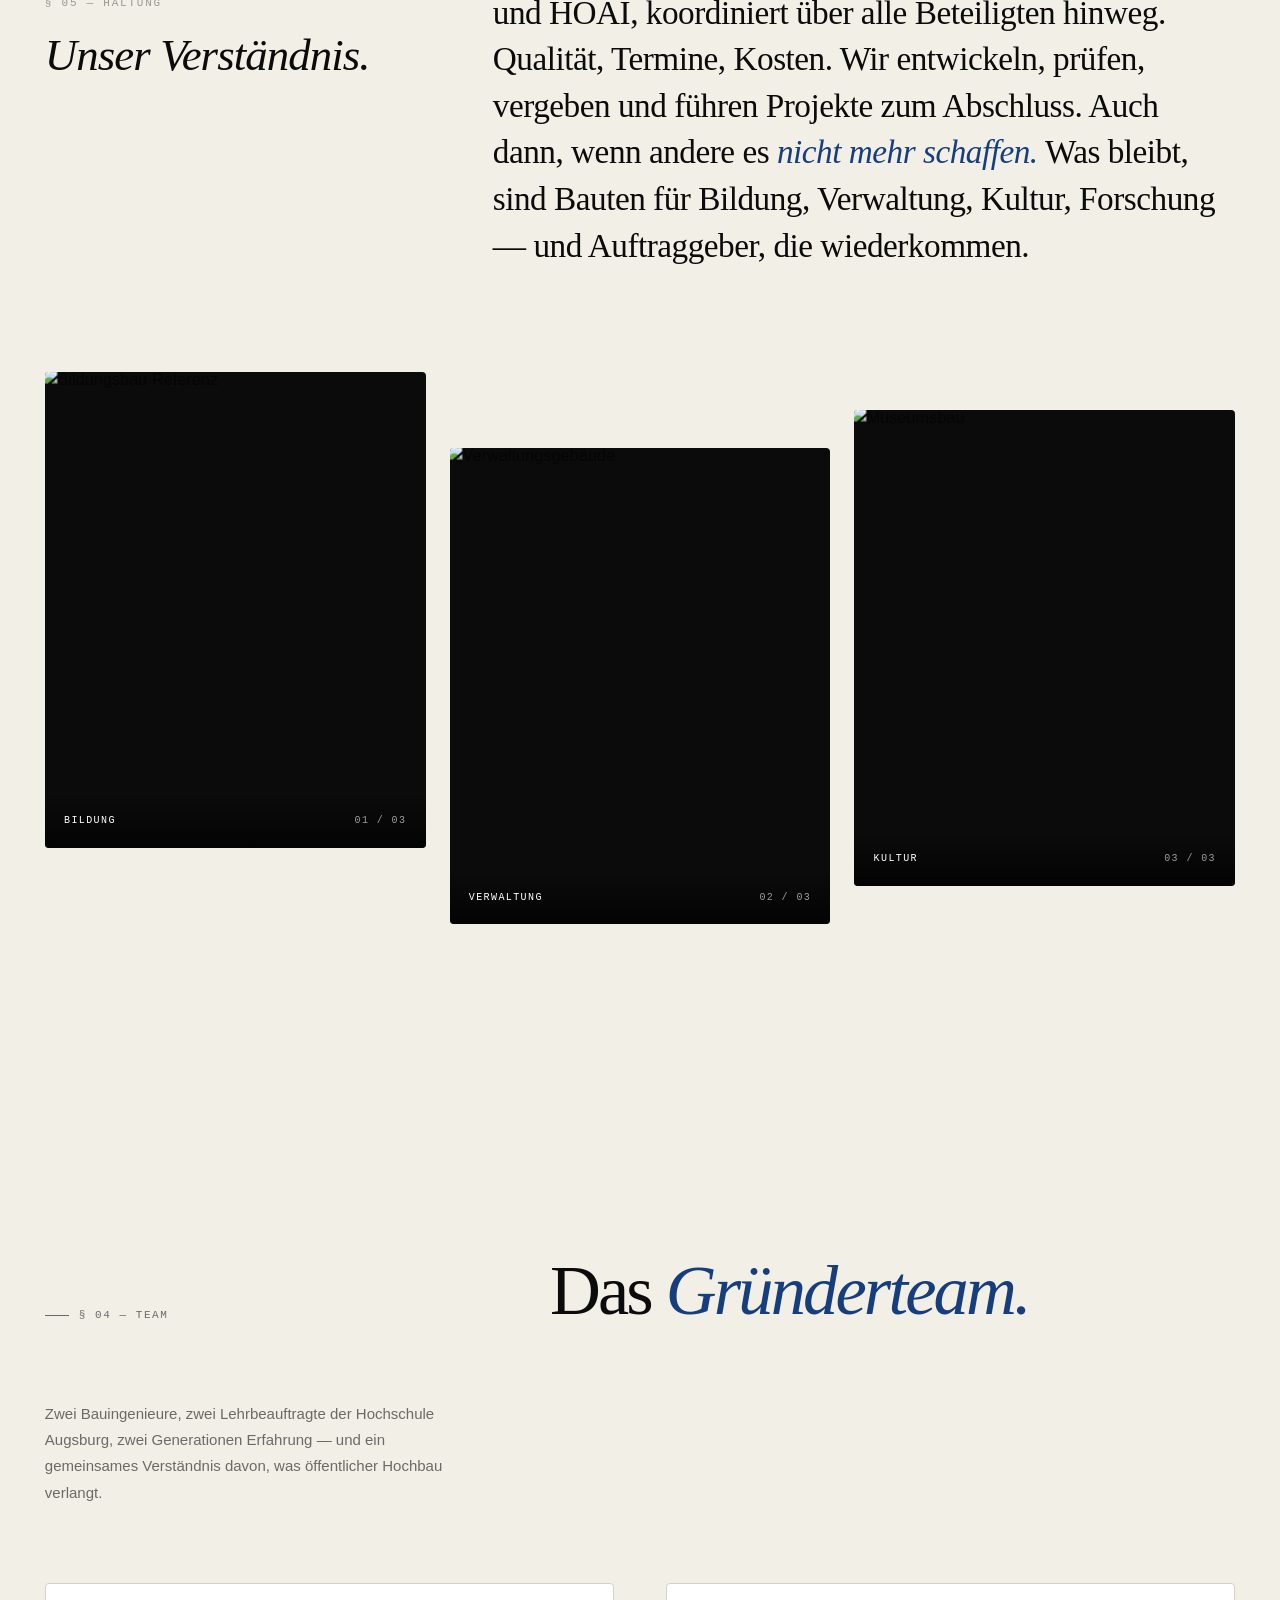
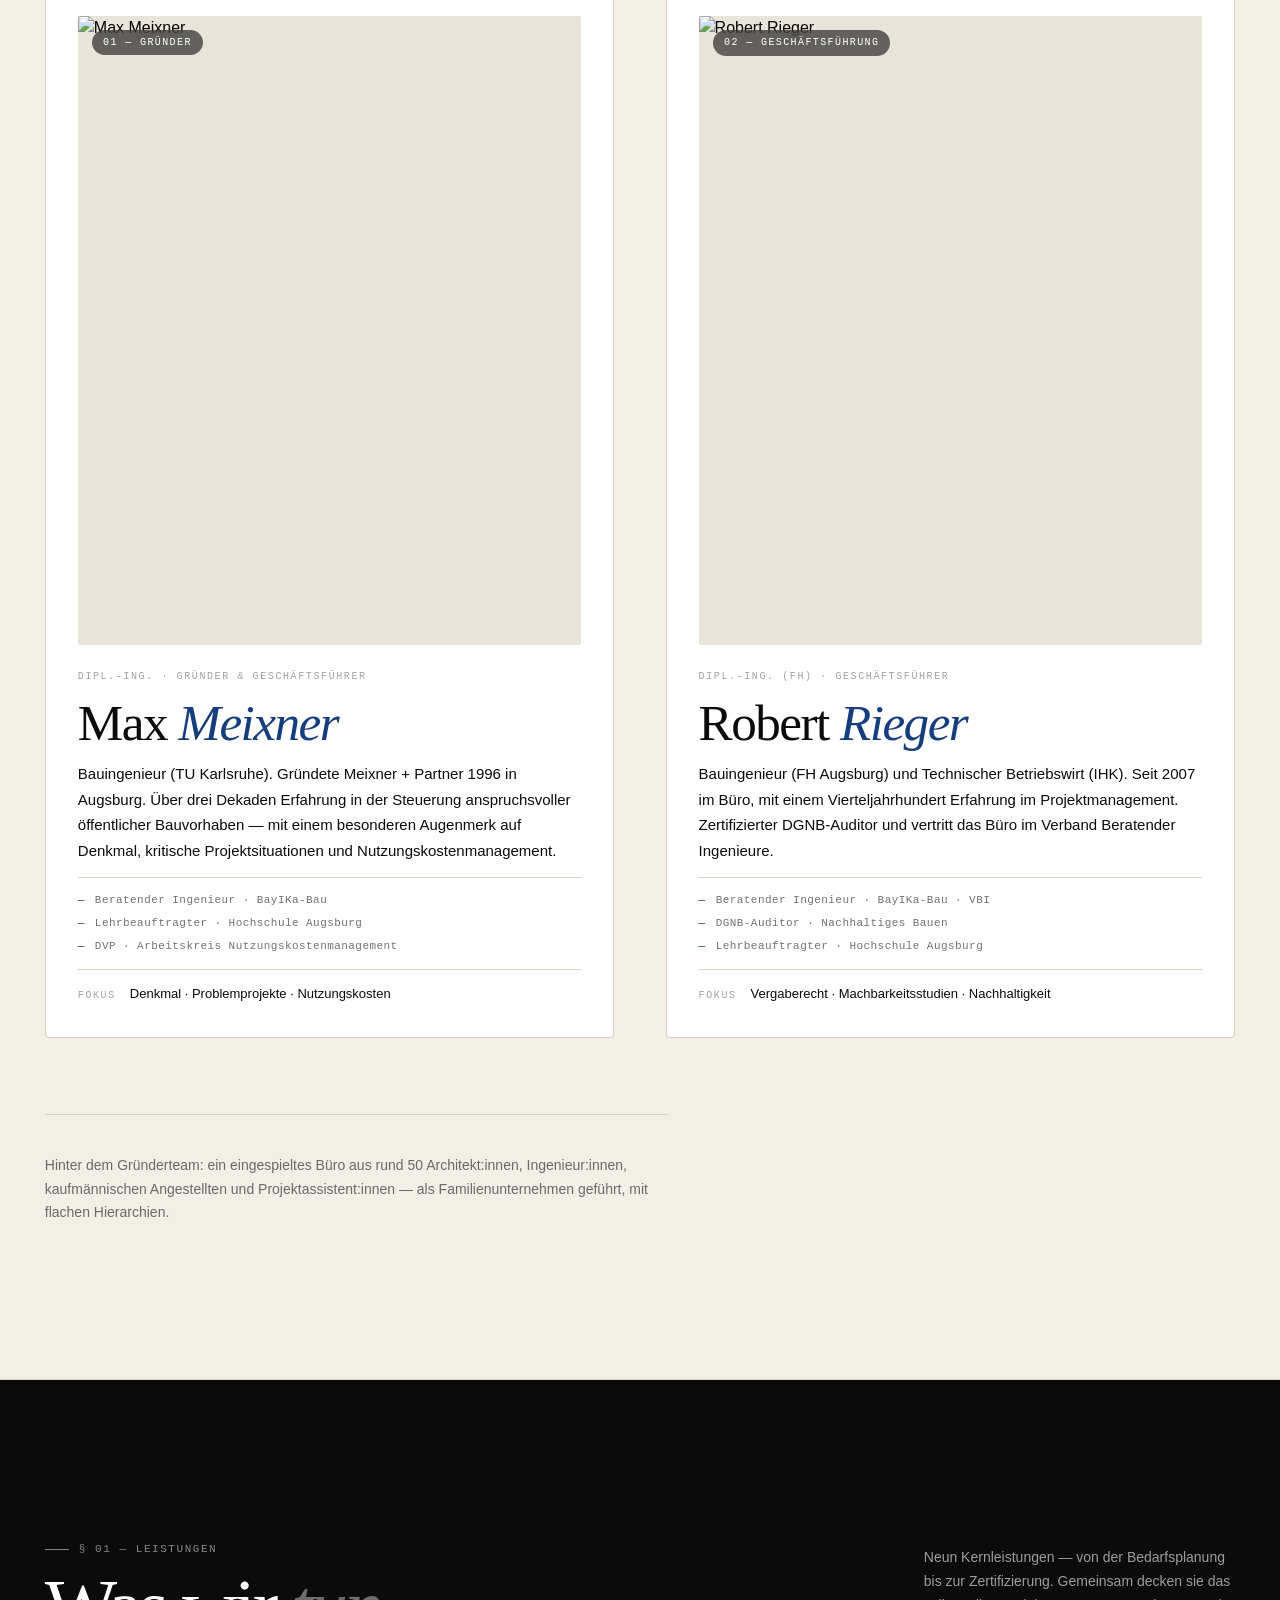
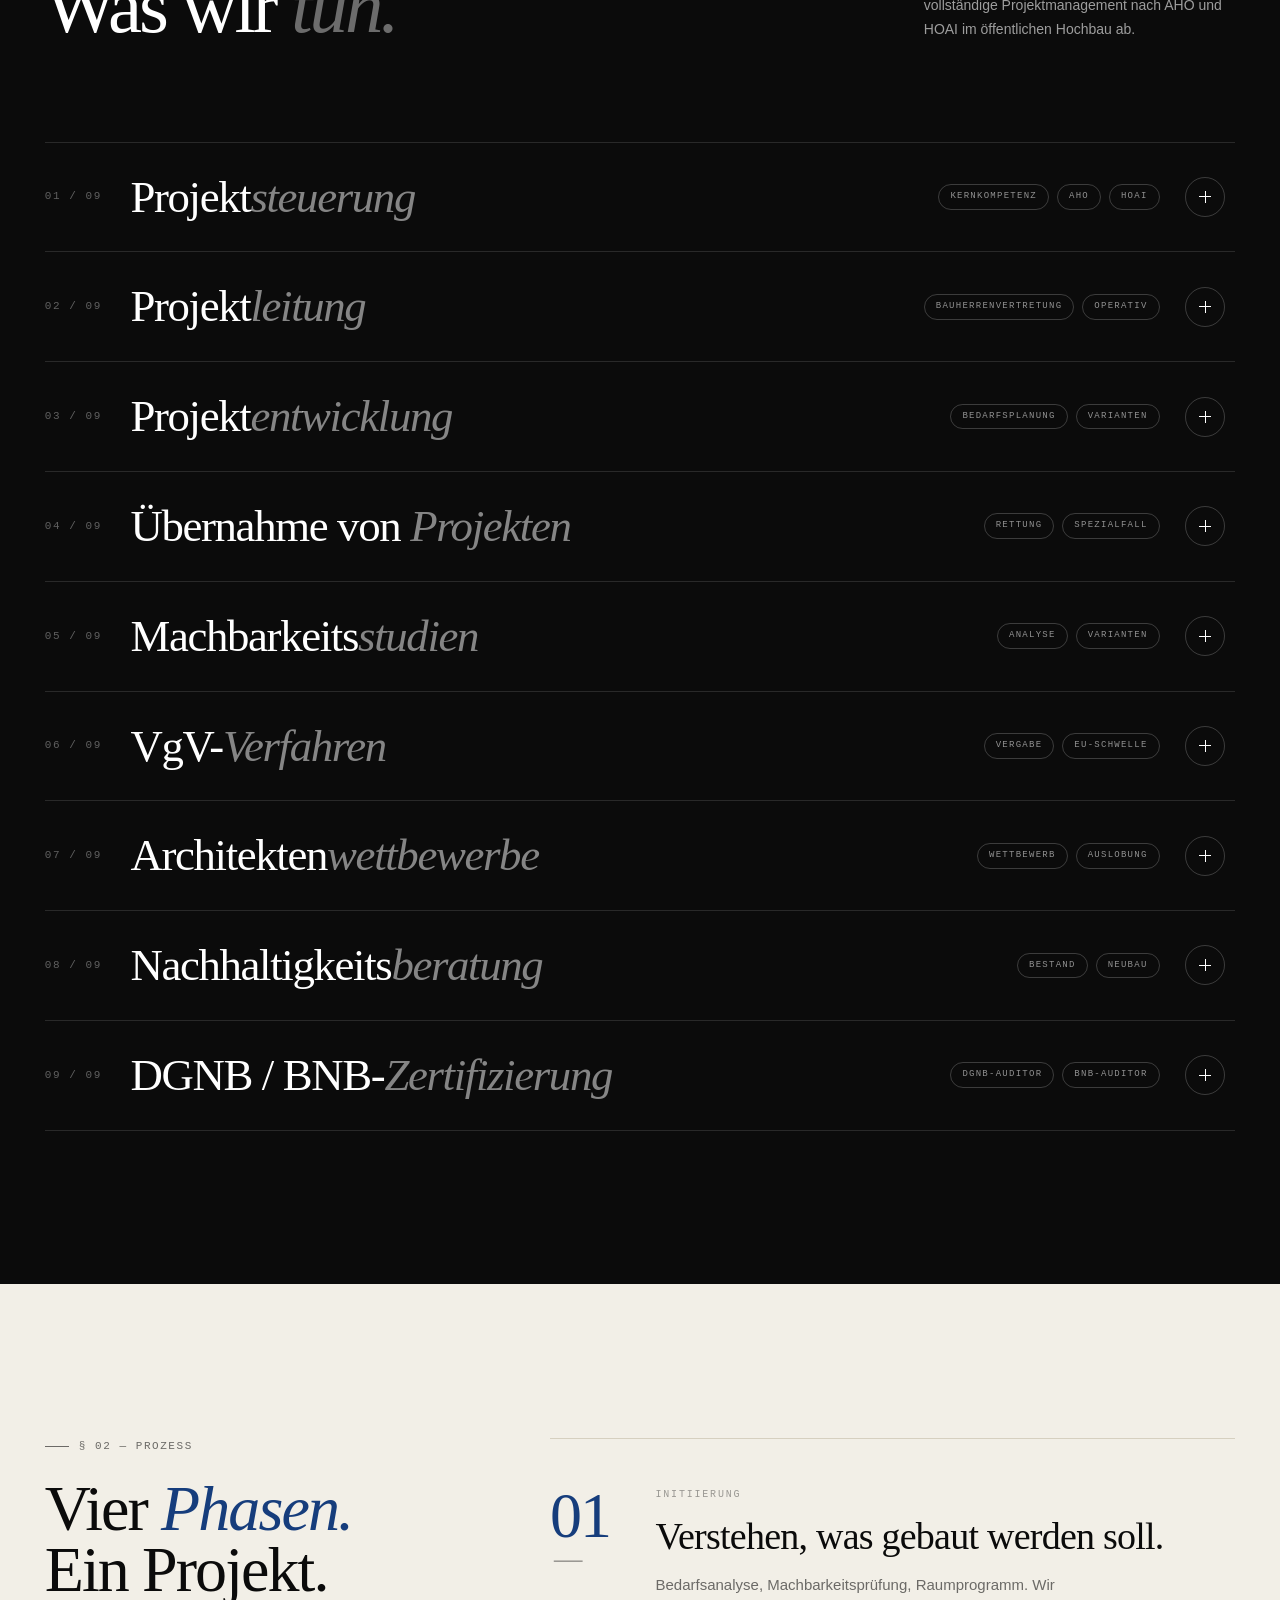
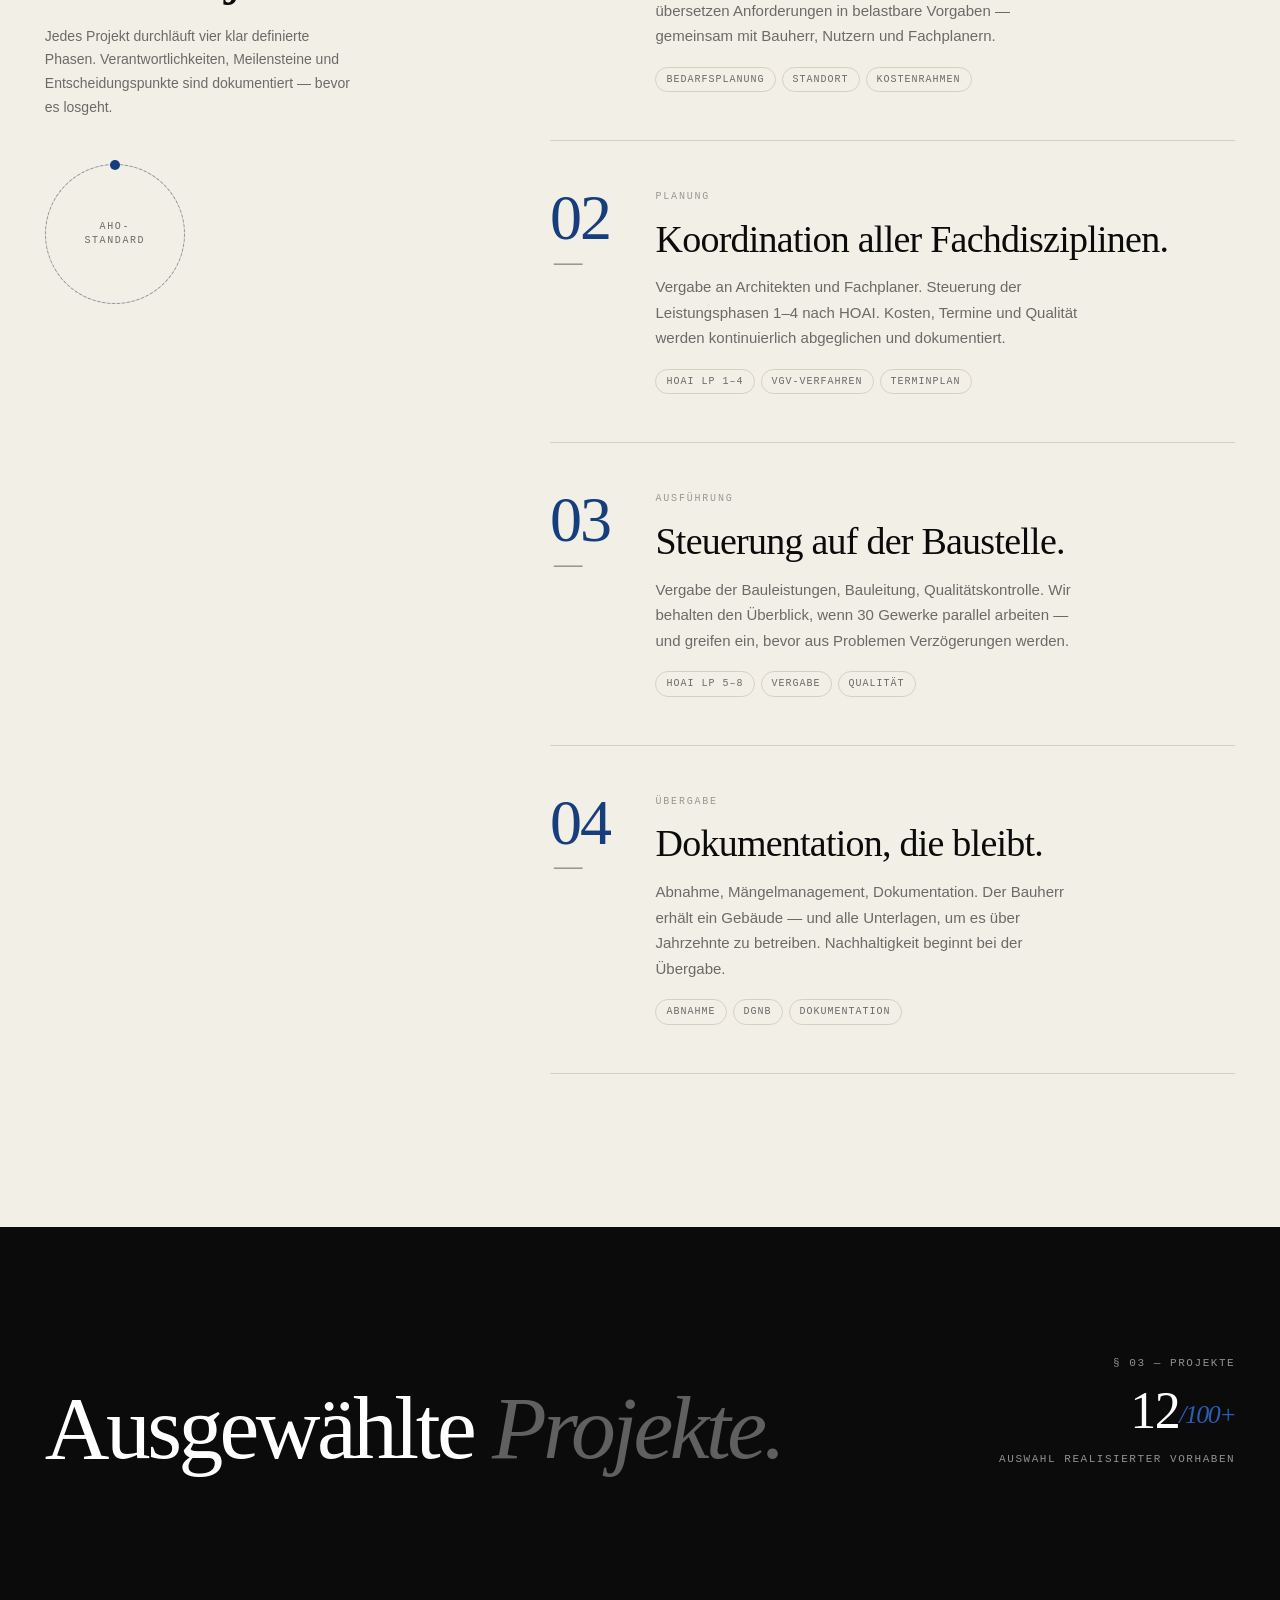
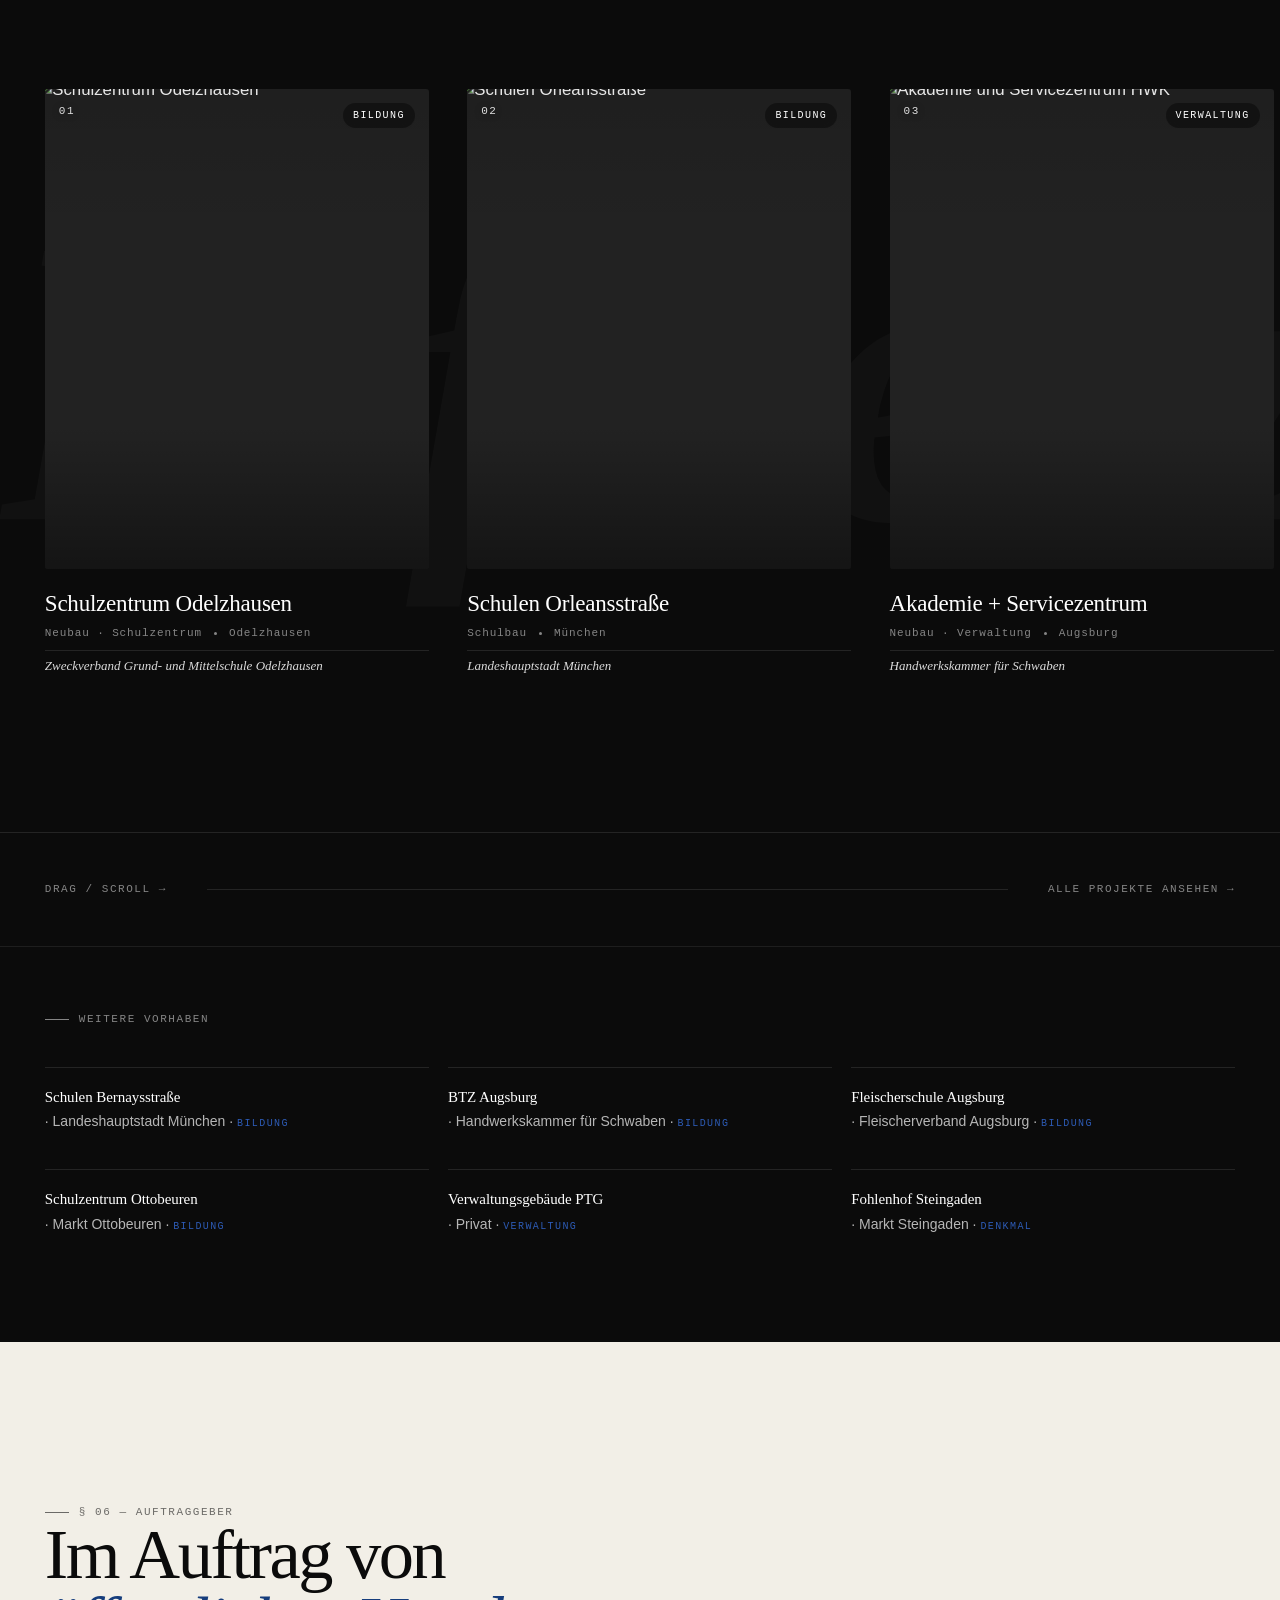
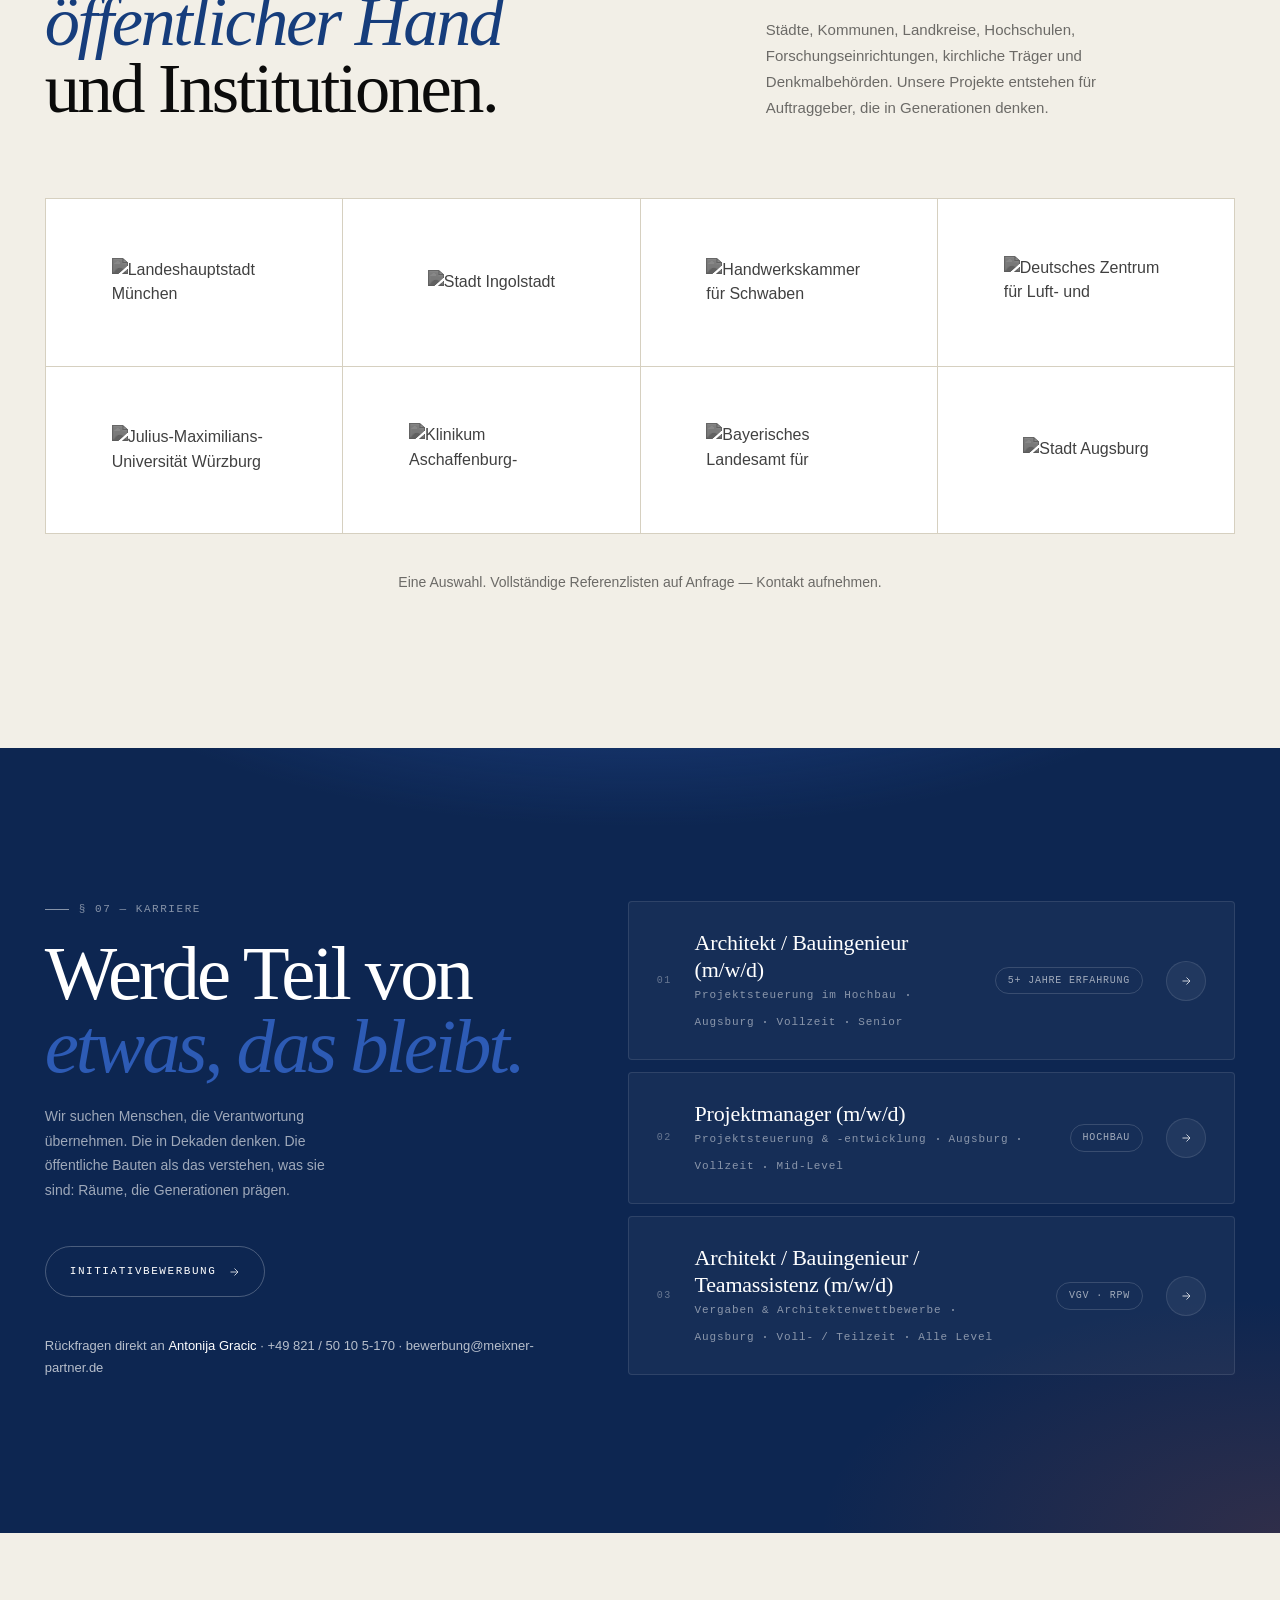
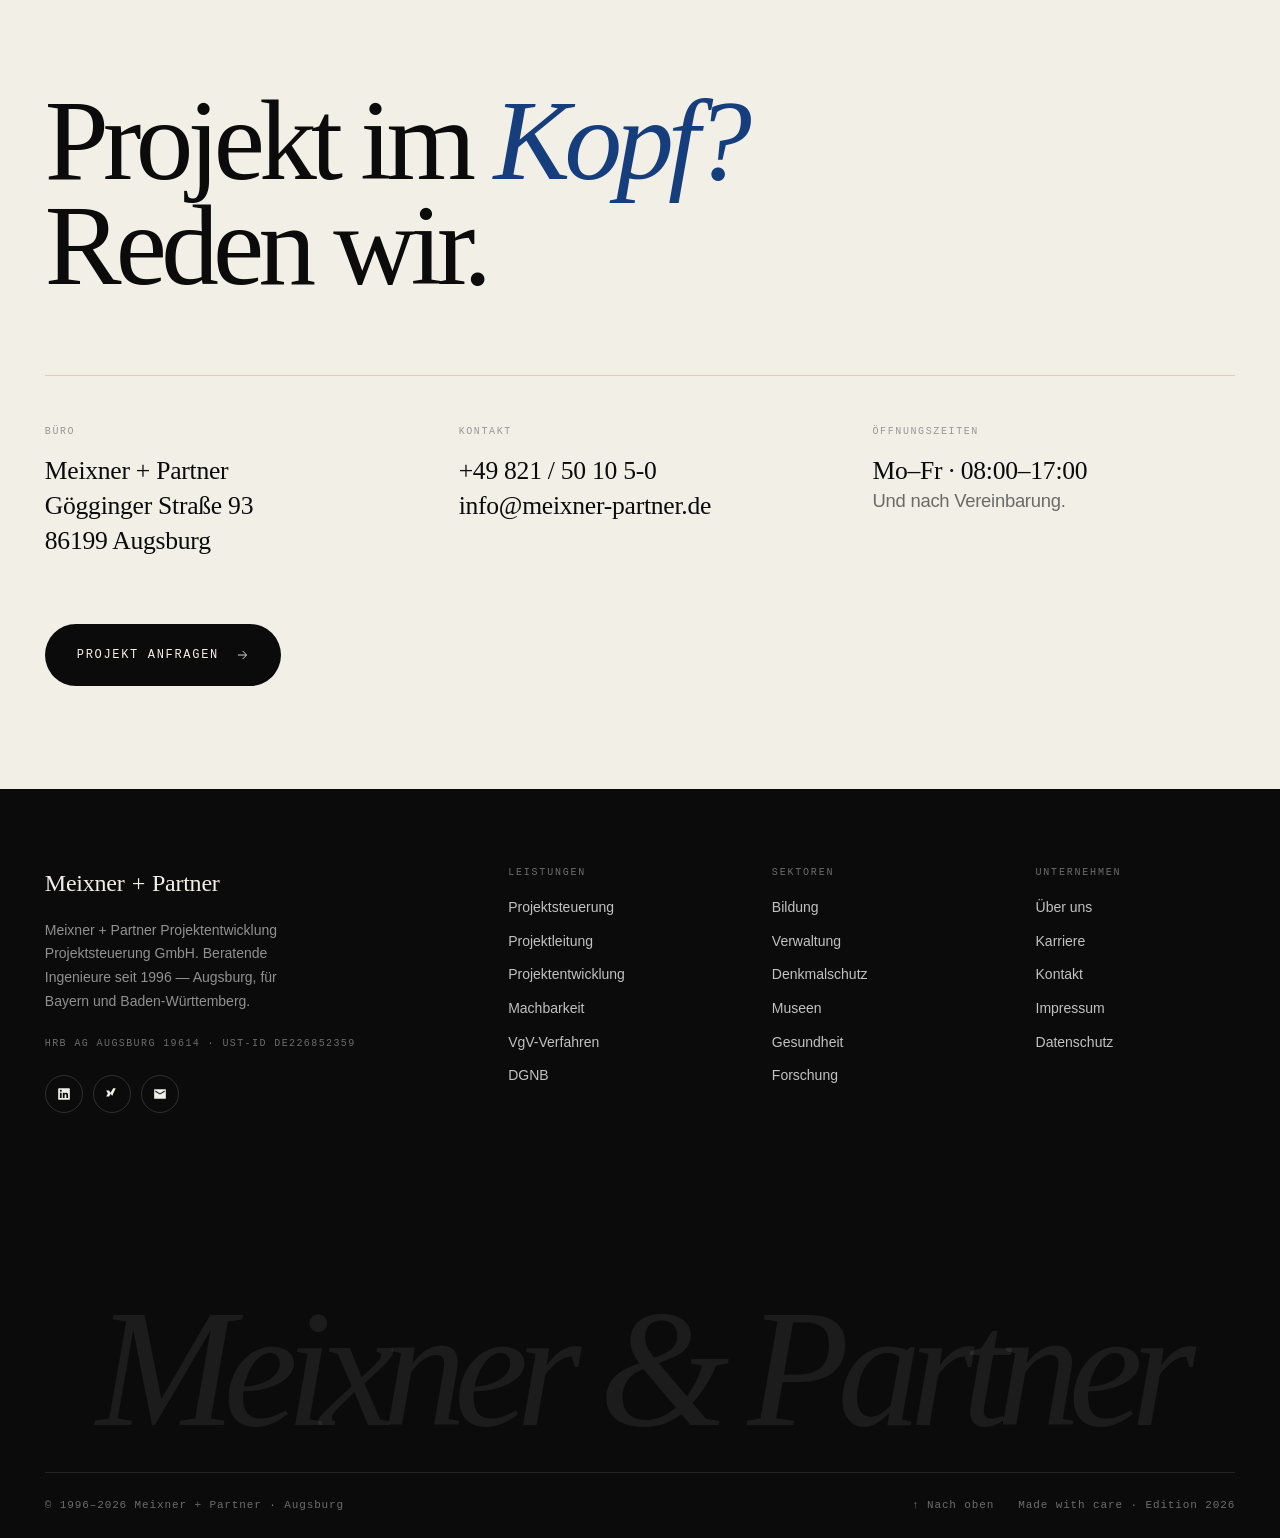
==== commit 7fea5a5b: "step-10: Compliance (Schema.org, Cookie-Consent, Self-Hosted Fonts, Footer-Pflicht)" ====
--- a/index.html
+++ b/index.html
@@ -18,9 +18,64 @@
 <link rel="apple-touch-icon" href="favicon.svg">
 <meta name="theme-color" content="#0B0B0B">
 
-<link rel="preconnect" href="https://fonts.googleapis.com">
-<link rel="preconnect" href="https://fonts.gstatic.com" crossorigin>
-<link href="https://fonts.googleapis.com/css2?family=Fraunces:ital,opsz,wght@0,9..144,300;0,9..144,400;0,9..144,500;0,9..144,600;0,9..144,700;0,9..144,800;0,9..144,900;1,9..144,300;1,9..144,400&family=Geist:wght@300;400;500;600;700;800;900&family=Geist+Mono:wght@400;500;600&family=Instrument+Sans:ital,wght@0,400;0,500;1,400&family=Instrument+Serif:ital@0;1&display=swap" rel="stylesheet">
+<script type="application/ld+json">
+{
+  "@context": "https://schema.org",
+  "@type": "ProfessionalService",
+  "@id": "https://meixner-partner.de/#org",
+  "name": "Meixner + Partner Projektentwicklung Projektsteuerung GmbH",
+  "alternateName": "Meixner + Partner",
+  "description": "Beratende Ingenieure für Projektsteuerung und Projektentwicklung im öffentlichen Hochbau. Seit 1996 in Augsburg.",
+  "url": "https://meixner-partner.de",
+  "logo": "https://meixner-partner.de/logo.svg",
+  "telephone": "+49-821-501050",
+  "email": "info@meixner-partner.de",
+  "foundingDate": "1996",
+  "numberOfEmployees": "50",
+  "address": {
+    "@type": "PostalAddress",
+    "streetAddress": "Gögginger Straße 93",
+    "postalCode": "86199",
+    "addressLocality": "Augsburg",
+    "addressRegion": "Bayern",
+    "addressCountry": "DE"
+  },
+  "geo": {
+    "@type": "GeoCoordinates",
+    "latitude": 48.3521637,
+    "longitude": 10.8806739
+  },
+  "areaServed": [
+    { "@type": "State", "name": "Bayern" },
+    { "@type": "State", "name": "Baden-Württemberg" }
+  ],
+  "knowsAbout": [
+    "Projektsteuerung",
+    "Projektleitung",
+    "Projektentwicklung",
+    "Machbarkeitsstudien",
+    "VgV-Vergabeverfahren",
+    "Architektenwettbewerbe",
+    "Nachhaltigkeitsberatung",
+    "DGNB-Zertifizierung",
+    "BNB-Zertifizierung",
+    "AHO",
+    "HOAI"
+  ],
+  "memberOf": [
+    { "@type": "Organization", "name": "Bayerische Ingenieurekammer-Bau" },
+    { "@type": "Organization", "name": "Verband Beratender Ingenieure (VBI)" },
+    { "@type": "Organization", "name": "Deutscher Verband der Projektmanager in der Bau- und Immobilienwirtschaft (DVP)" }
+  ],
+  "founder": [
+    { "@type": "Person", "name": "Max Meixner", "jobTitle": "Gründer & Geschäftsführer" }
+  ]
+}
+</script>
+
+<link rel="preload" href="fonts/Fraunces-VariableFont.woff2" as="font" type="font/woff2" crossorigin>
+<link rel="preload" href="fonts/Geist-Variable.woff2" as="font" type="font/woff2" crossorigin>
+<link rel="stylesheet" href="fonts/fonts.css">
 
 <script src="https://cdnjs.cloudflare.com/ajax/libs/gsap/3.12.5/gsap.min.js"></script>
 <script src="https://cdnjs.cloudflare.com/ajax/libs/gsap/3.12.5/ScrollTrigger.min.js"></script>
@@ -1318,6 +1373,32 @@
 }
 .foot-logo em{font-family:var(--ff-italic);font-style:italic;font-weight:400}
 .foot-tag{font-family:var(--ff-body);font-size:14px;color:rgba(255,255,255,0.55);line-height:1.7;max-width:32ch}
+.foot-legal{
+  font-family:var(--ff-mono);font-size:10px;
+  letter-spacing:0.14em;text-transform:uppercase;
+  color:rgba(255,255,255,0.4);margin-top:6px;
+}
+.cc{
+  position:fixed;bottom:20px;left:20px;right:20px;
+  z-index:9700;max-width:580px;margin:0 auto;
+  background:var(--ink);color:#fff;border-radius:6px;
+  padding:18px 22px;
+  box-shadow:0 24px 60px rgba(0,0,0,0.3);
+  font-family:var(--ff-body);font-size:13px;line-height:1.6;
+  transform:translateY(120%);transition:transform 0.5s var(--ease);
+}
+.cc[data-show="1"]{transform:translateY(0)}
+.cc-inner{display:flex;align-items:center;gap:18px;flex-wrap:wrap}
+.cc-text{flex:1;min-width:260px;color:rgba(255,255,255,0.85)}
+.cc-text a{color:#fff;border-bottom:1px solid rgba(255,255,255,0.4)}
+.cc-btn{
+  padding:10px 20px;border-radius:100px;
+  background:#fff;color:var(--ink);
+  font-family:var(--ff-mono);font-size:11px;
+  letter-spacing:0.14em;text-transform:uppercase;
+  border:none;cursor:pointer;transition:background 0.3s,color 0.3s;
+}
+.cc-btn:hover{background:var(--blue);color:#fff}
 .foot-socials{display:flex;gap:10px;margin-top:8px}
 .foot-soc{
   width:38px;height:38px;border-radius:50%;border:1px solid rgba(255,255,255,0.15);
@@ -2324,8 +2405,9 @@
   <div class="foot-inner">
     <div class="foot-grid">
       <div class="foot-brand">
-        <div class="foot-logo">Meixner <em>&amp;</em> Partner</div>
-        <p class="foot-tag">Projektsteuerung und Projektentwicklung für komplexe öffentliche Bauvorhaben. Seit 1996 in Augsburg.</p>
+        <div class="foot-logo">Meixner <em>+</em> Partner</div>
+        <p class="foot-tag">Meixner + Partner Projektentwicklung Projektsteuerung GmbH. Beratende Ingenieure seit 1996 — Augsburg, für Bayern und Baden-Württemberg.</p>
+        <p class="foot-legal"><span>HRB AG Augsburg 19614</span> · <span>USt-ID DE226852359</span></p>
         <div class="foot-socials">
           <a href="#" class="foot-soc" aria-label="LinkedIn">
             <svg viewBox="0 0 24 24"><path d="M20.5 2h-17A1.5 1.5 0 0 0 2 3.5v17A1.5 1.5 0 0 0 3.5 22h17a1.5 1.5 0 0 0 1.5-1.5v-17A1.5 1.5 0 0 0 20.5 2zM8 19H5v-9h3zM6.5 8.25A1.75 1.75 0 1 1 8.3 6.5a1.78 1.78 0 0 1-1.8 1.75zM19 19h-3v-4.74c0-1.42-.6-1.93-1.38-1.93A1.74 1.74 0 0 0 13 14.19a.66.66 0 0 0 0 .14V19h-3v-9h2.9v1.3a3.11 3.11 0 0 1 2.7-1.4c1.55 0 3.36.86 3.36 3.66z"/></svg>
@@ -2361,8 +2443,8 @@
         <a href="#manifest">Über uns</a>
         <a href="#jobs">Karriere</a>
         <a href="#kontakt">Kontakt</a>
-        <a href="https://www.meixner-partner.de/impressum/" target="_blank" rel="noopener">Impressum</a>
-        <a href="https://www.meixner-partner.de/datenschutz/" target="_blank" rel="noopener">Datenschutz</a>
+        <a href="impressum.html">Impressum</a>
+        <a href="datenschutz.html">Datenschutz</a>
       </div>
     </div>
     <div class="foot-big" aria-hidden="true"><span class="foot-big-inner" id="footBig">Meixner &amp; Partner</span></div>
@@ -2989,6 +3071,32 @@
   }
 }, 6000);
 
+/* ==========================================================================
+   COOKIE CONSENT
+   ========================================================================== */
+(function(){
+  const cc = document.getElementById('cc');
+  const btn = document.getElementById('ccOk');
+  if(!cc || !btn) return;
+  const KEY = 'mp_cc_v1';
+  if(localStorage.getItem(KEY) === '1') return;
+  cc.hidden = false;
+  setTimeout(() => cc.dataset.show = '1', 800);
+  btn.addEventListener('click', () => {
+    localStorage.setItem(KEY, '1');
+    cc.dataset.show = '0';
+    setTimeout(() => { cc.hidden = true; }, 600);
+  });
+})();
+
 </script>
+
+<!-- COOKIE CONSENT -->
+<div id="cc" class="cc" role="dialog" aria-label="Cookie-Hinweis" aria-live="polite" hidden>
+  <div class="cc-inner">
+    <p class="cc-text">Diese Website verwendet ausschließlich technisch notwendige Funktionen. Wir setzen keine Tracking- oder Marketing-Cookies. Schriftarten werden lokal ausgeliefert. Mehr in der <a href="datenschutz.html" class="linehover">Datenschutzerklärung</a>.</p>
+    <button id="ccOk" class="cc-btn" aria-label="Hinweis schließen">Verstanden</button>
+  </div>
+</div>
 </body>
 </html>
--- a/fonts/fonts.css
+++ b/fonts/fonts.css
@@ -0,0 +1,58 @@
+@font-face{
+  font-family:'Fraunces';
+  font-style:normal;
+  font-weight:300 900;
+  font-display:swap;
+  src:url('Fraunces-VariableFont.woff2') format('woff2-variations'),
+      url('Fraunces-VariableFont.woff2') format('woff2');
+}
+@font-face{
+  font-family:'Fraunces';
+  font-style:italic;
+  font-weight:300 900;
+  font-display:swap;
+  src:url('Fraunces-Italic-VariableFont.woff2') format('woff2-variations'),
+      url('Fraunces-Italic-VariableFont.woff2') format('woff2');
+}
+@font-face{
+  font-family:'Geist';
+  font-style:normal;
+  font-weight:300 900;
+  font-display:swap;
+  src:url('Geist-Variable.woff2') format('woff2-variations');
+}
+@font-face{
+  font-family:'Geist Mono';
+  font-style:normal;
+  font-weight:400 600;
+  font-display:swap;
+  src:url('GeistMono-Variable.woff2') format('woff2-variations');
+}
+@font-face{
+  font-family:'Instrument Sans';
+  font-style:normal;
+  font-weight:400 500;
+  font-display:swap;
+  src:url('InstrumentSans-Regular.woff2') format('woff2');
+}
+@font-face{
+  font-family:'Instrument Sans';
+  font-style:italic;
+  font-weight:400;
+  font-display:swap;
+  src:url('InstrumentSans-Italic.woff2') format('woff2');
+}
+@font-face{
+  font-family:'Instrument Serif';
+  font-style:normal;
+  font-weight:400;
+  font-display:swap;
+  src:url('InstrumentSerif-Regular.woff2') format('woff2');
+}
+@font-face{
+  font-family:'Instrument Serif';
+  font-style:italic;
+  font-weight:400;
+  font-display:swap;
+  src:url('InstrumentSerif-Italic.woff2') format('woff2');
+}
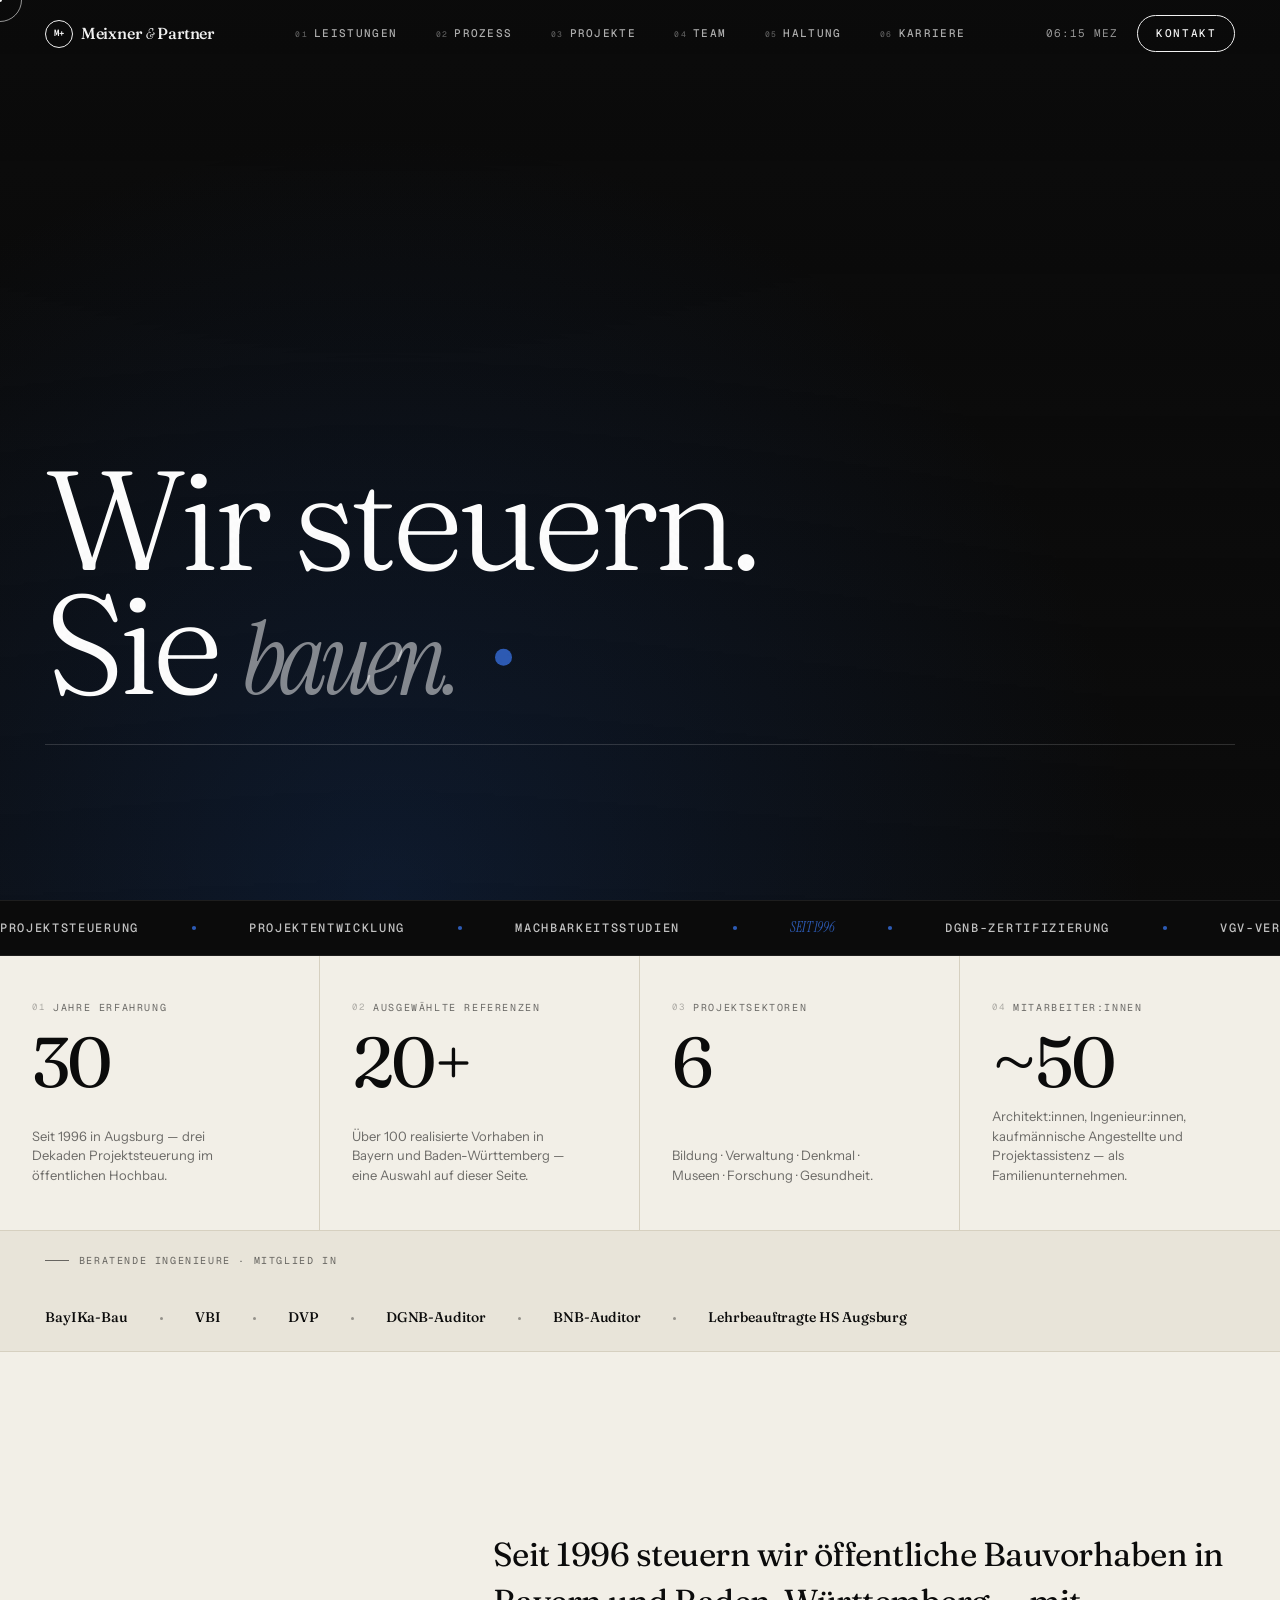
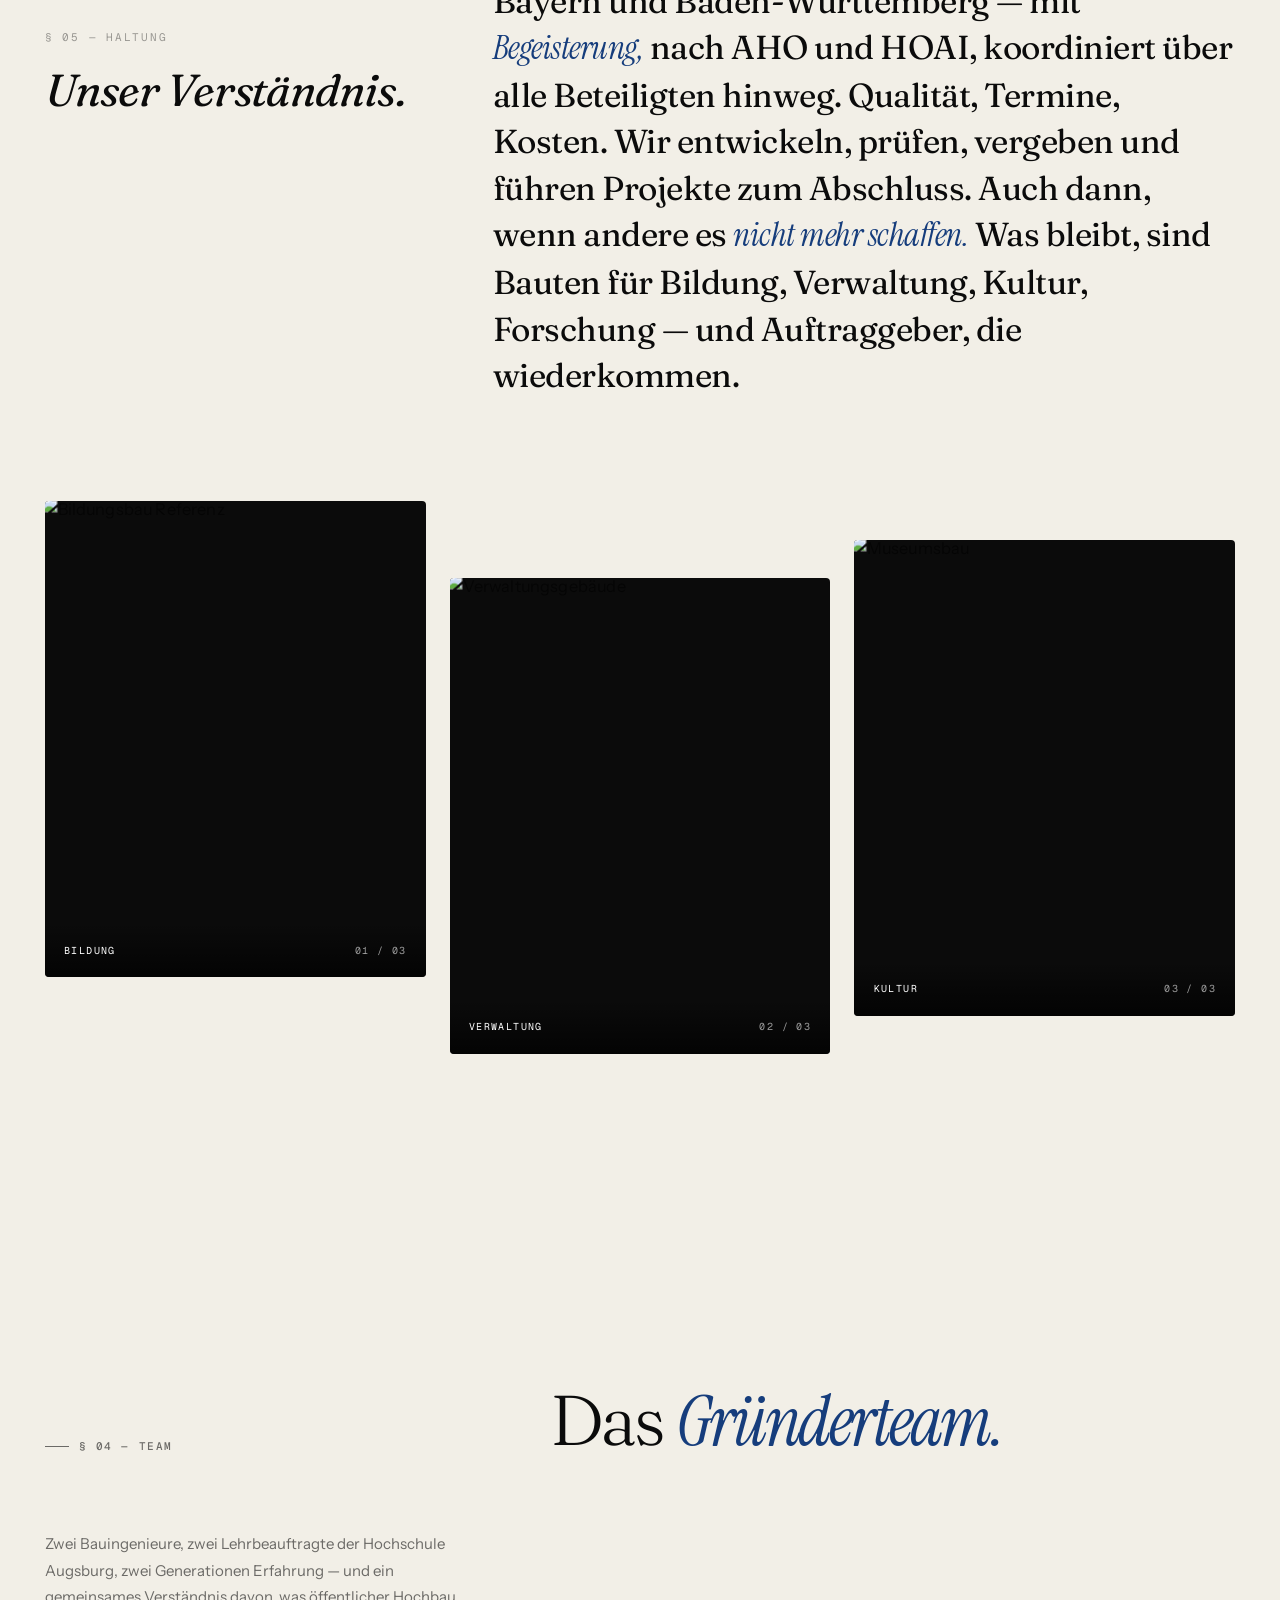
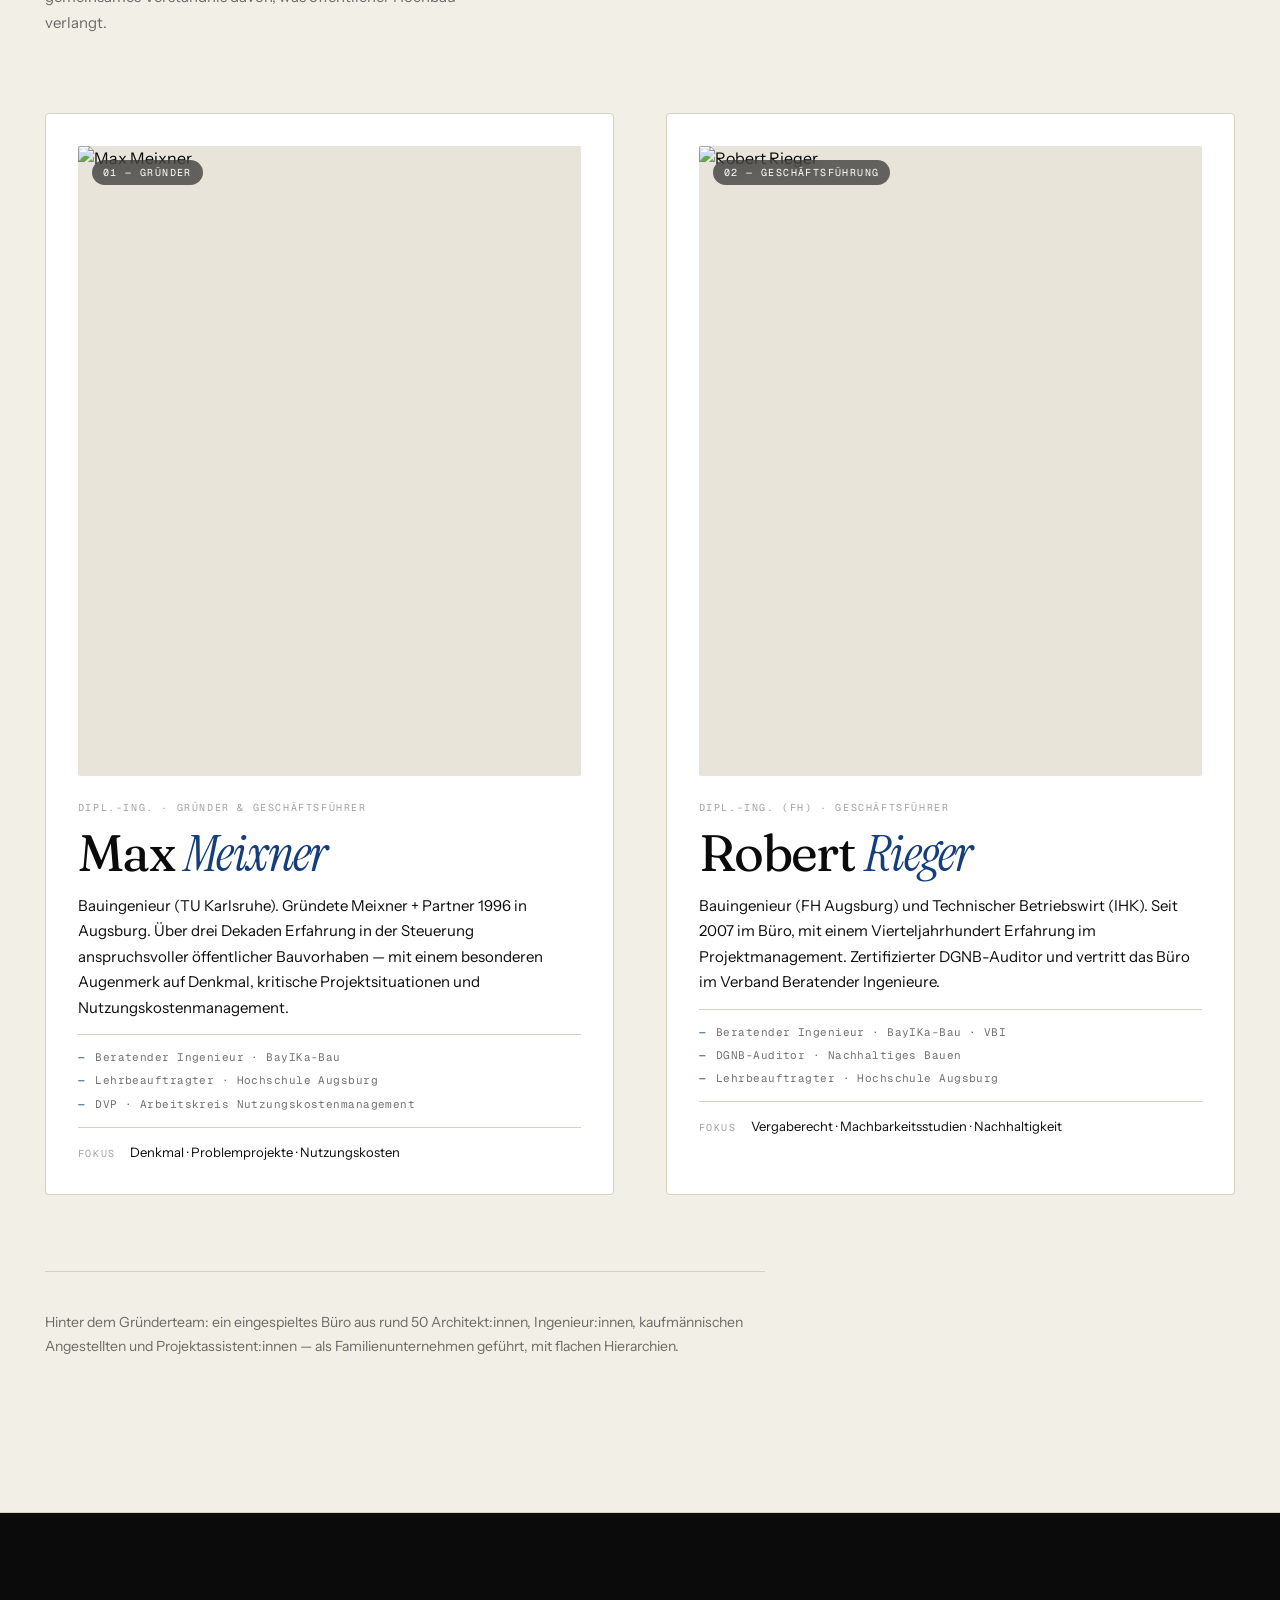
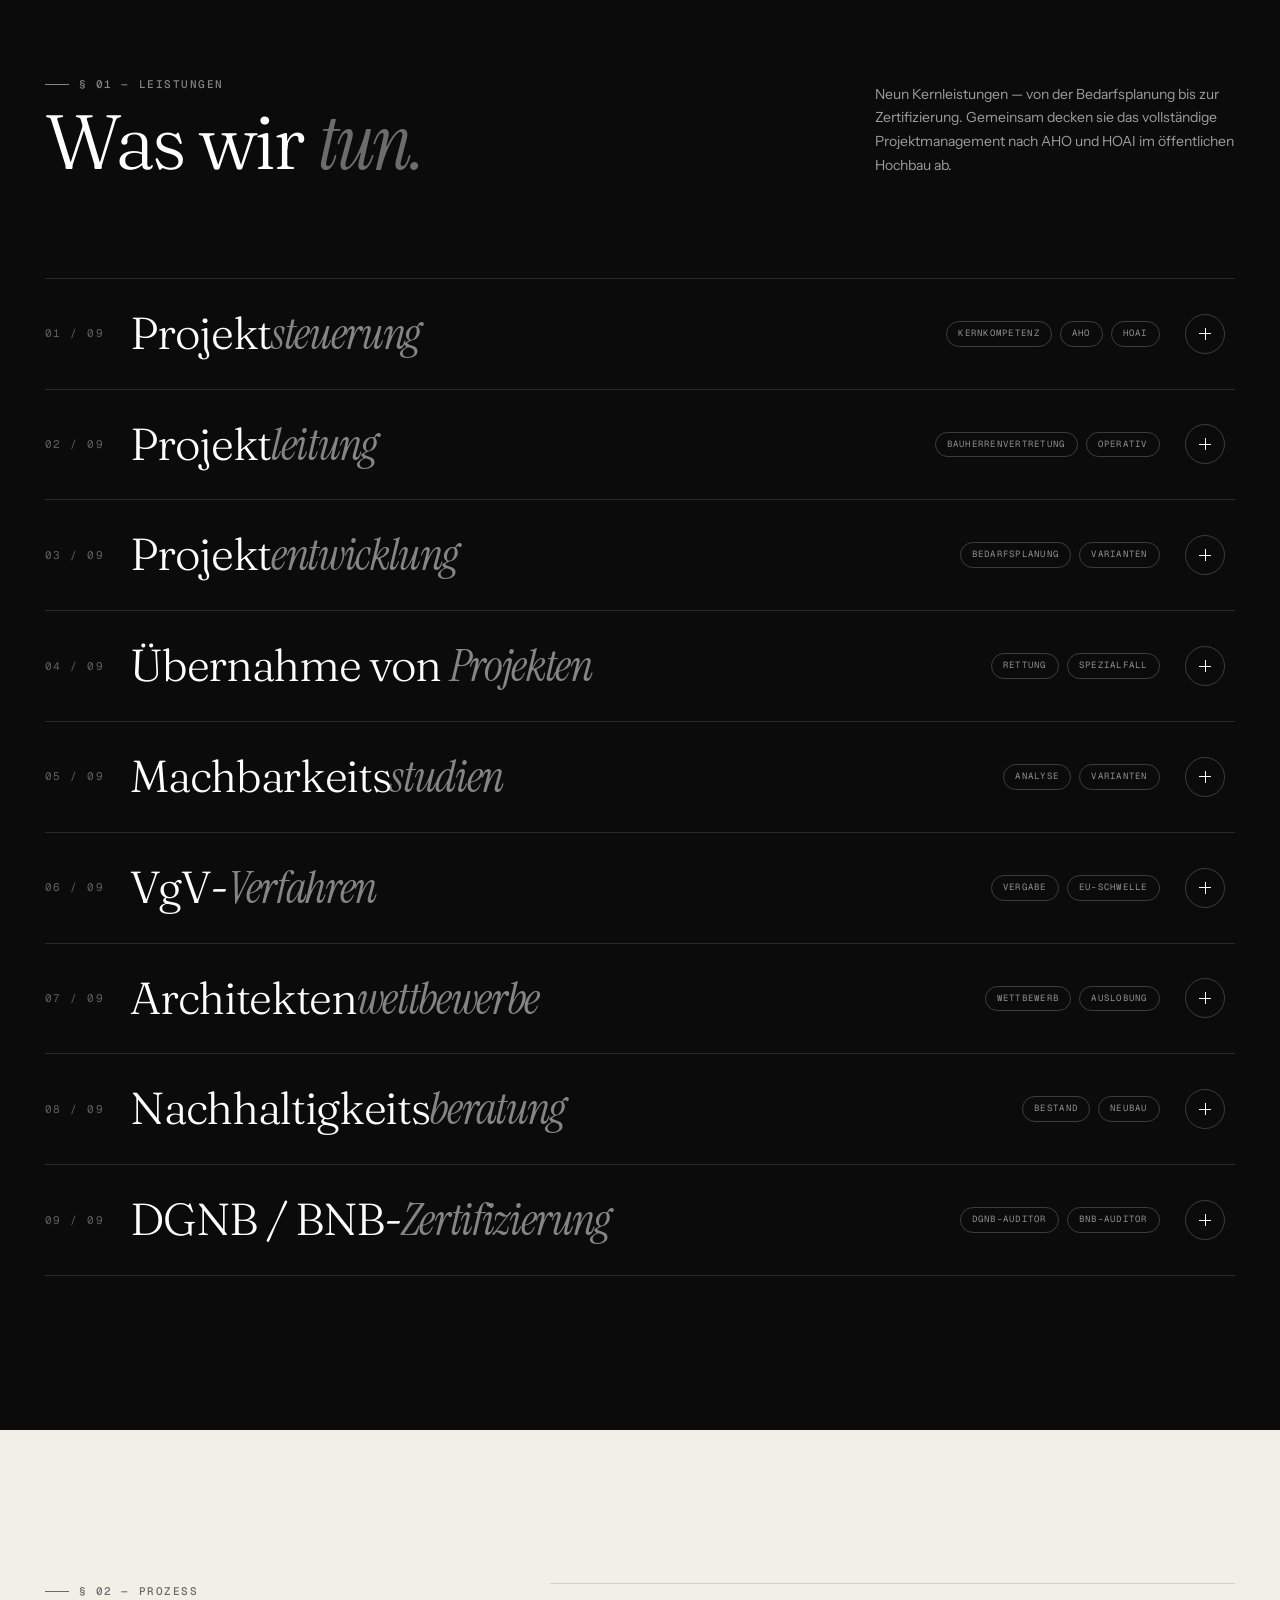
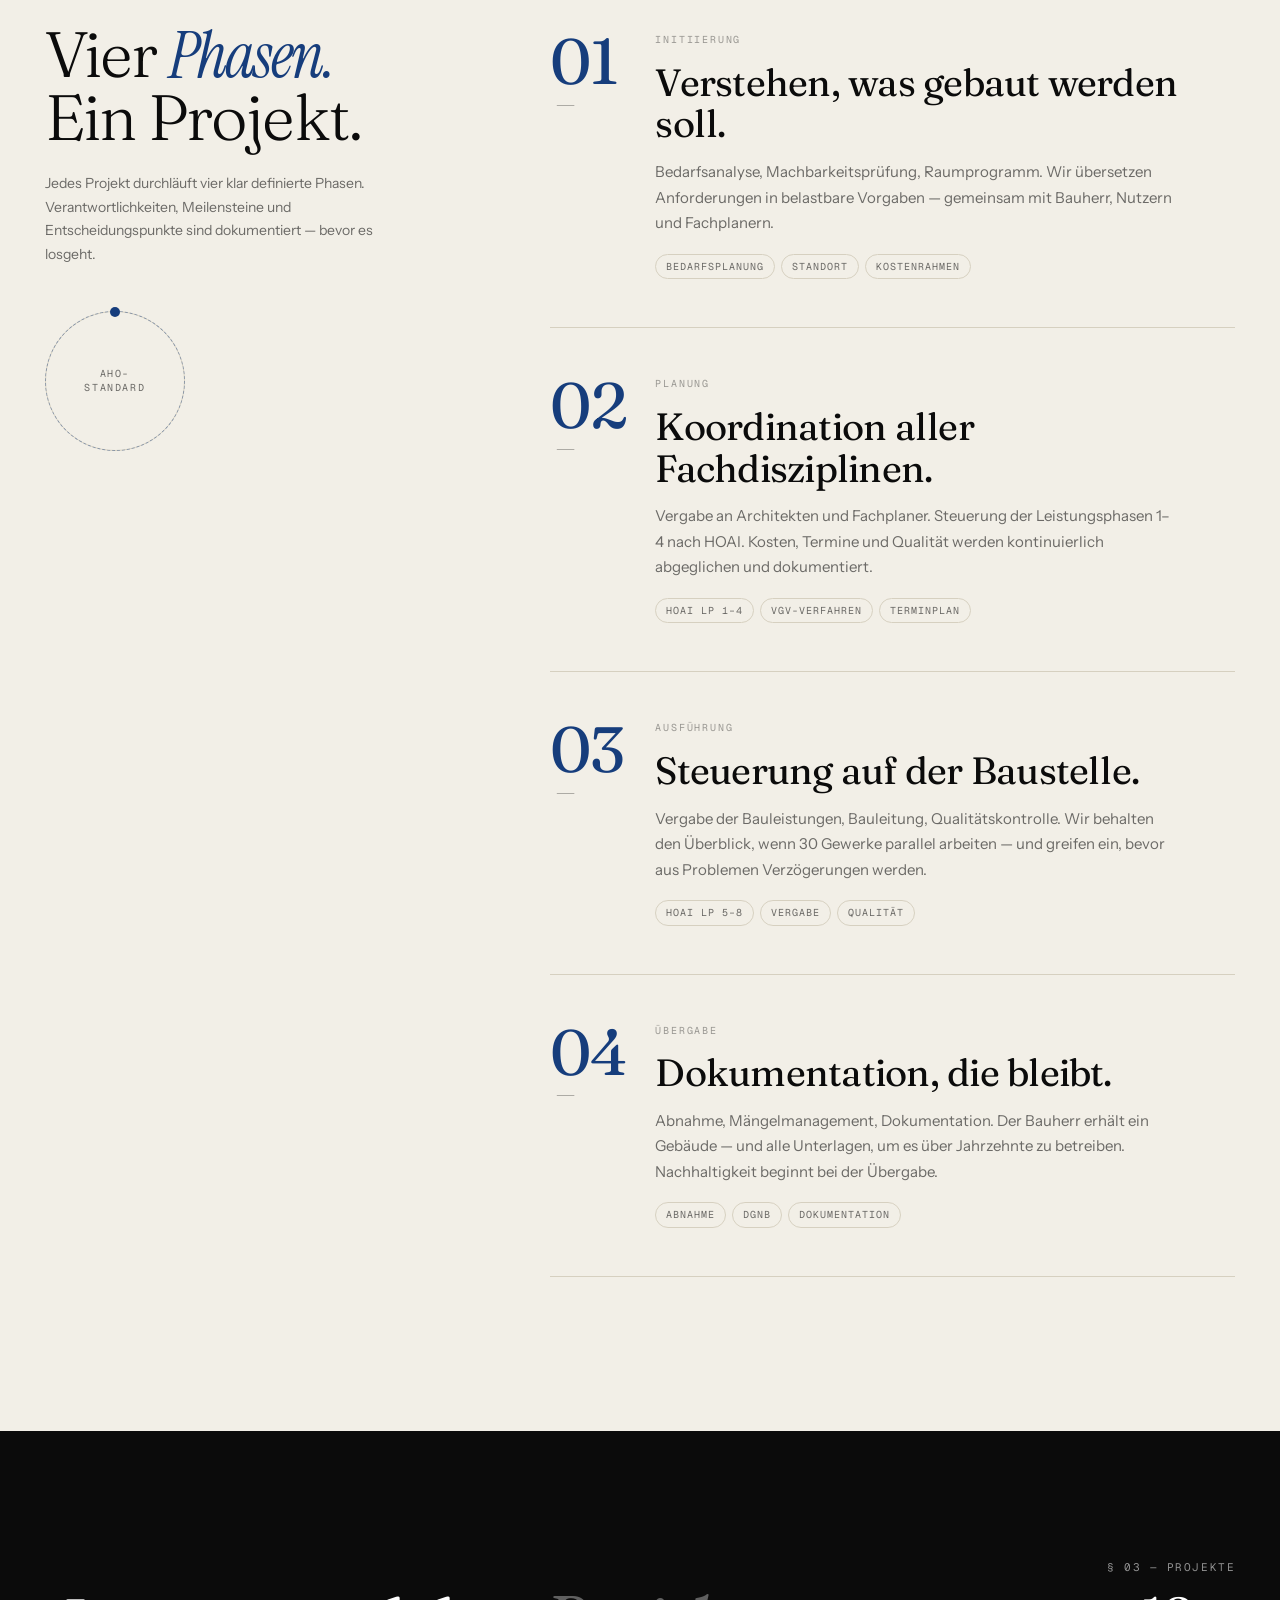
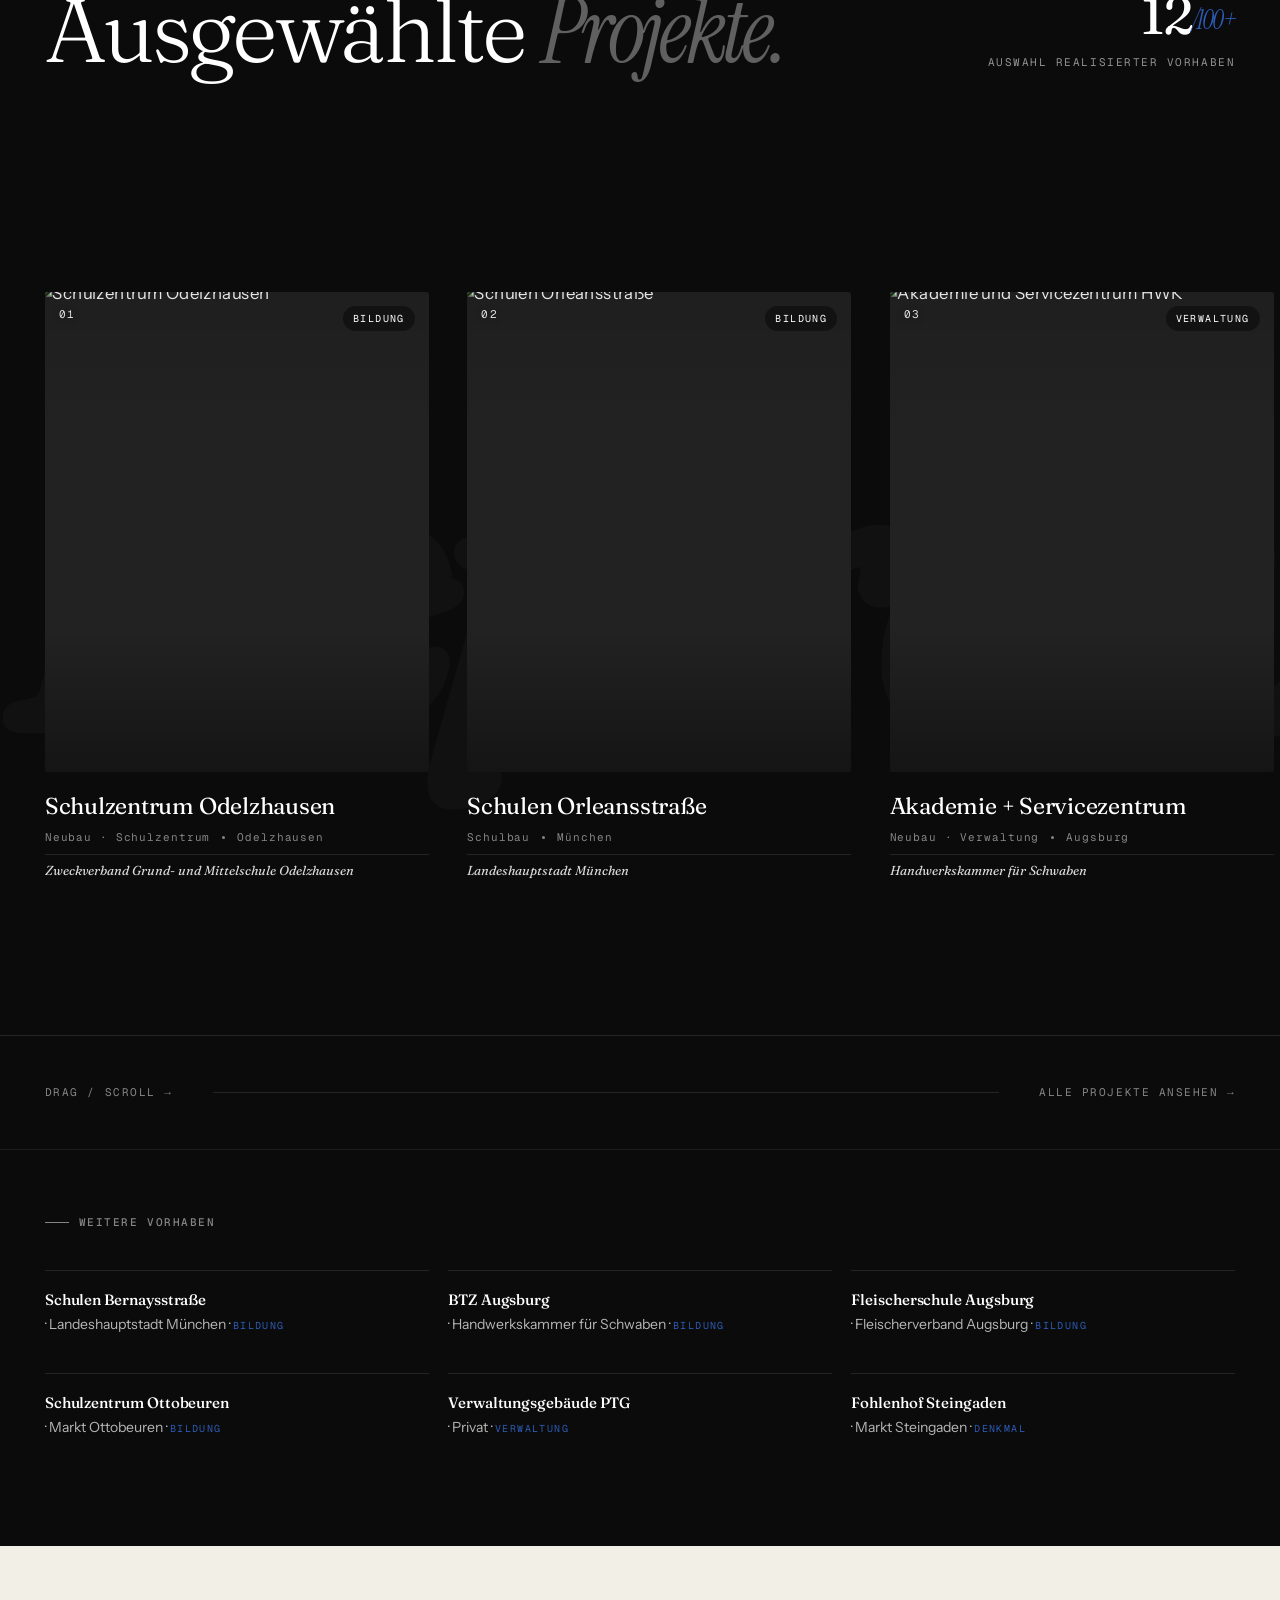
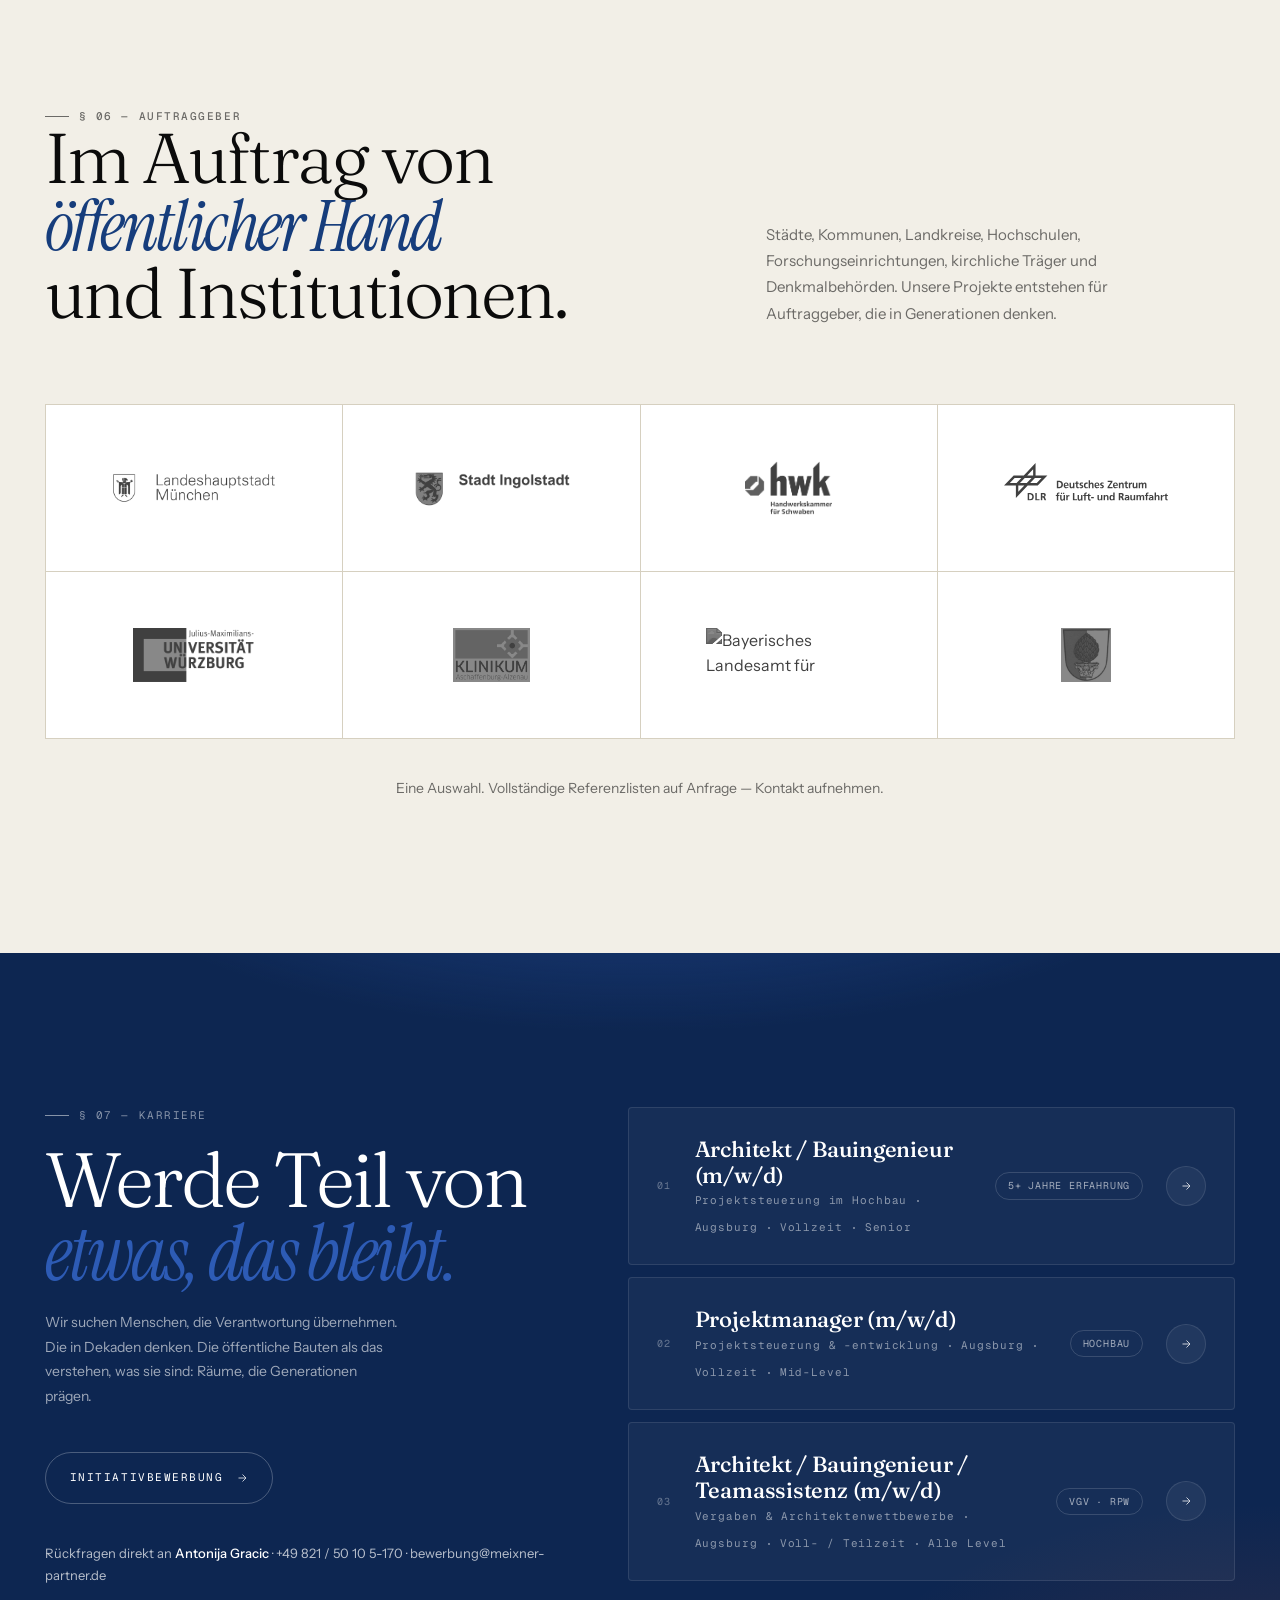
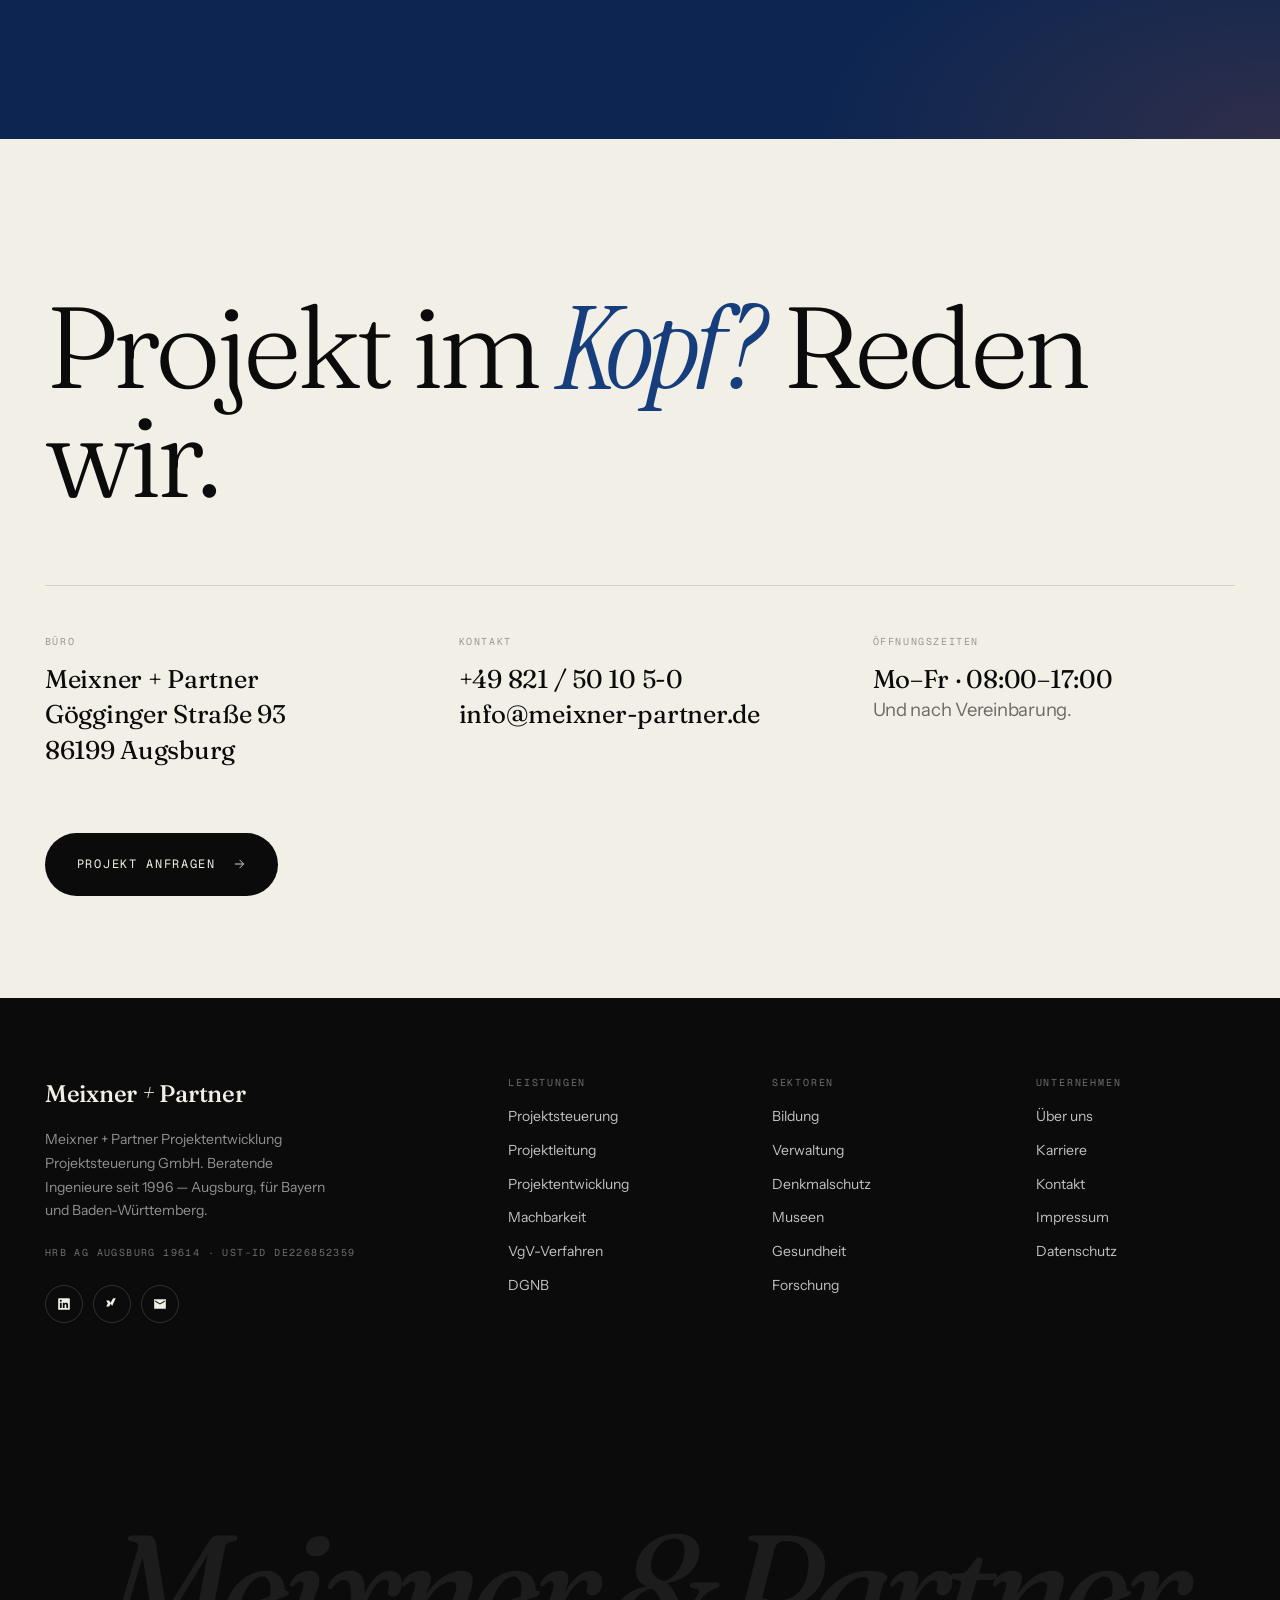
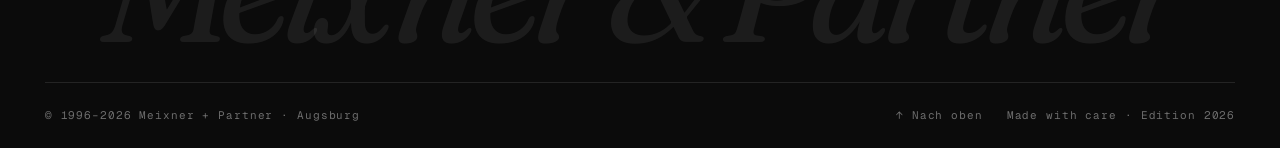
==== commit e9bf023a: "fonts+logos: self-hosted woff2 (5 Familien), JPG-Logos zu PNG konvertiert" ====
--- a/index.html
+++ b/index.html
@@ -73,8 +73,9 @@
 }
 </script>
 
-<link rel="preload" href="fonts/Fraunces-VariableFont.woff2" as="font" type="font/woff2" crossorigin>
-<link rel="preload" href="fonts/Geist-Variable.woff2" as="font" type="font/woff2" crossorigin>
+<link rel="preload" href="fonts/fraunces-v38-latin-regular.woff2" as="font" type="font/woff2" crossorigin>
+<link rel="preload" href="fonts/geist-v5-latin-regular.woff2" as="font" type="font/woff2" crossorigin>
+<link rel="preload" href="fonts/instrument-sans-v4-latin-regular.woff2" as="font" type="font/woff2" crossorigin>
 <link rel="stylesheet" href="fonts/fonts.css">
 
 <script src="https://cdnjs.cloudflare.com/ajax/libs/gsap/3.12.5/gsap.min.js"></script>
@@ -2300,13 +2301,13 @@
         <img src="logos/uni-wuerzburg.png" alt="Julius-Maximilians-Universität Würzburg" loading="lazy">
       </div>
       <div class="auft-cell">
-        <img src="logos/klinikum-aschaffenburg.jpg" alt="Klinikum Aschaffenburg-Alzenau" loading="lazy">
+        <img src="logos/klinikum-aschaffenburg.png" alt="Klinikum Aschaffenburg-Alzenau" loading="lazy">
       </div>
       <div class="auft-cell">
         <img src="logos/blfd.svg" alt="Bayerisches Landesamt für Denkmalpflege" loading="lazy">
       </div>
       <div class="auft-cell">
-        <img src="logos/stadt-augsburg.jpg" alt="Stadt Augsburg" loading="lazy">
+        <img src="logos/stadt-augsburg.png" alt="Stadt Augsburg" loading="lazy">
       </div>
     </div>
 
--- a/fonts/fonts.css
+++ b/fonts/fonts.css
@@ -1,58 +1,94 @@
+/* ==========================================================================
+   SELF-HOSTED FONTS — DSGVO-konform (kein Drittanbieter, keine IP-Übertragung)
+   Quelle: Google Webfonts Helper (gwfh.mranftl.com), Subset: latin
+   ========================================================================== */
+
+/* FRAUNCES — Display Serif */
 @font-face{
-  font-family:'Fraunces';
-  font-style:normal;
-  font-weight:300 900;
-  font-display:swap;
-  src:url('Fraunces-VariableFont.woff2') format('woff2-variations'),
-      url('Fraunces-VariableFont.woff2') format('woff2');
+  font-family:'Fraunces';font-style:normal;font-weight:300;font-display:swap;
+  src:url('fraunces-v38-latin-300.woff2') format('woff2');
 }
 @font-face{
-  font-family:'Fraunces';
-  font-style:italic;
-  font-weight:300 900;
-  font-display:swap;
-  src:url('Fraunces-Italic-VariableFont.woff2') format('woff2-variations'),
-      url('Fraunces-Italic-VariableFont.woff2') format('woff2');
+  font-family:'Fraunces';font-style:normal;font-weight:400;font-display:swap;
+  src:url('fraunces-v38-latin-regular.woff2') format('woff2');
 }
 @font-face{
-  font-family:'Geist';
-  font-style:normal;
-  font-weight:300 900;
-  font-display:swap;
-  src:url('Geist-Variable.woff2') format('woff2-variations');
+  font-family:'Fraunces';font-style:normal;font-weight:500;font-display:swap;
+  src:url('fraunces-v38-latin-500.woff2') format('woff2');
 }
 @font-face{
-  font-family:'Geist Mono';
-  font-style:normal;
-  font-weight:400 600;
-  font-display:swap;
-  src:url('GeistMono-Variable.woff2') format('woff2-variations');
+  font-family:'Fraunces';font-style:normal;font-weight:600;font-display:swap;
+  src:url('fraunces-v38-latin-600.woff2') format('woff2');
 }
 @font-face{
-  font-family:'Instrument Sans';
-  font-style:normal;
-  font-weight:400 500;
-  font-display:swap;
-  src:url('InstrumentSans-Regular.woff2') format('woff2');
+  font-family:'Fraunces';font-style:normal;font-weight:700;font-display:swap;
+  src:url('fraunces-v38-latin-700.woff2') format('woff2');
 }
 @font-face{
-  font-family:'Instrument Sans';
-  font-style:italic;
-  font-weight:400;
-  font-display:swap;
-  src:url('InstrumentSans-Italic.woff2') format('woff2');
+  font-family:'Fraunces';font-style:italic;font-weight:300;font-display:swap;
+  src:url('fraunces-v38-latin-300italic.woff2') format('woff2');
 }
 @font-face{
-  font-family:'Instrument Serif';
-  font-style:normal;
-  font-weight:400;
-  font-display:swap;
-  src:url('InstrumentSerif-Regular.woff2') format('woff2');
+  font-family:'Fraunces';font-style:italic;font-weight:400;font-display:swap;
+  src:url('fraunces-v38-latin-italic.woff2') format('woff2');
+}
+
+/* GEIST — Sans (Display/UI) */
+@font-face{
+  font-family:'Geist';font-style:normal;font-weight:300;font-display:swap;
+  src:url('geist-v5-latin-300.woff2') format('woff2');
 }
 @font-face{
-  font-family:'Instrument Serif';
-  font-style:italic;
-  font-weight:400;
-  font-display:swap;
-  src:url('InstrumentSerif-Italic.woff2') format('woff2');
+  font-family:'Geist';font-style:normal;font-weight:400;font-display:swap;
+  src:url('geist-v5-latin-regular.woff2') format('woff2');
 }
+@font-face{
+  font-family:'Geist';font-style:normal;font-weight:500;font-display:swap;
+  src:url('geist-v5-latin-500.woff2') format('woff2');
+}
+@font-face{
+  font-family:'Geist';font-style:normal;font-weight:600;font-display:swap;
+  src:url('geist-v5-latin-600.woff2') format('woff2');
+}
+@font-face{
+  font-family:'Geist';font-style:normal;font-weight:700;font-display:swap;
+  src:url('geist-v5-latin-700.woff2') format('woff2');
+}
+
+/* GEIST MONO — Mono (Eyebrows, Code, Counters) */
+@font-face{
+  font-family:'Geist Mono';font-style:normal;font-weight:400;font-display:swap;
+  src:url('geist-mono-v5-latin-regular.woff2') format('woff2');
+}
+@font-face{
+  font-family:'Geist Mono';font-style:normal;font-weight:500;font-display:swap;
+  src:url('geist-mono-v5-latin-500.woff2') format('woff2');
+}
+@font-face{
+  font-family:'Geist Mono';font-style:normal;font-weight:600;font-display:swap;
+  src:url('geist-mono-v5-latin-600.woff2') format('woff2');
+}
+
+/* INSTRUMENT SANS — Body */
+@font-face{
+  font-family:'Instrument Sans';font-style:normal;font-weight:400;font-display:swap;
+  src:url('instrument-sans-v4-latin-regular.woff2') format('woff2');
+}
+@font-face{
+  font-family:'Instrument Sans';font-style:normal;font-weight:500;font-display:swap;
+  src:url('instrument-sans-v4-latin-500.woff2') format('woff2');
+}
+@font-face{
+  font-family:'Instrument Sans';font-style:italic;font-weight:400;font-display:swap;
+  src:url('instrument-sans-v4-latin-italic.woff2') format('woff2');
+}
+
+/* INSTRUMENT SERIF — Italic Accents */
+@font-face{
+  font-family:'Instrument Serif';font-style:normal;font-weight:400;font-display:swap;
+  src:url('instrument-serif-v5-latin-regular.woff2') format('woff2');
+}
+@font-face{
+  font-family:'Instrument Serif';font-style:italic;font-weight:400;font-display:swap;
+  src:url('instrument-serif-v5-latin-italic.woff2') format('woff2');
+}
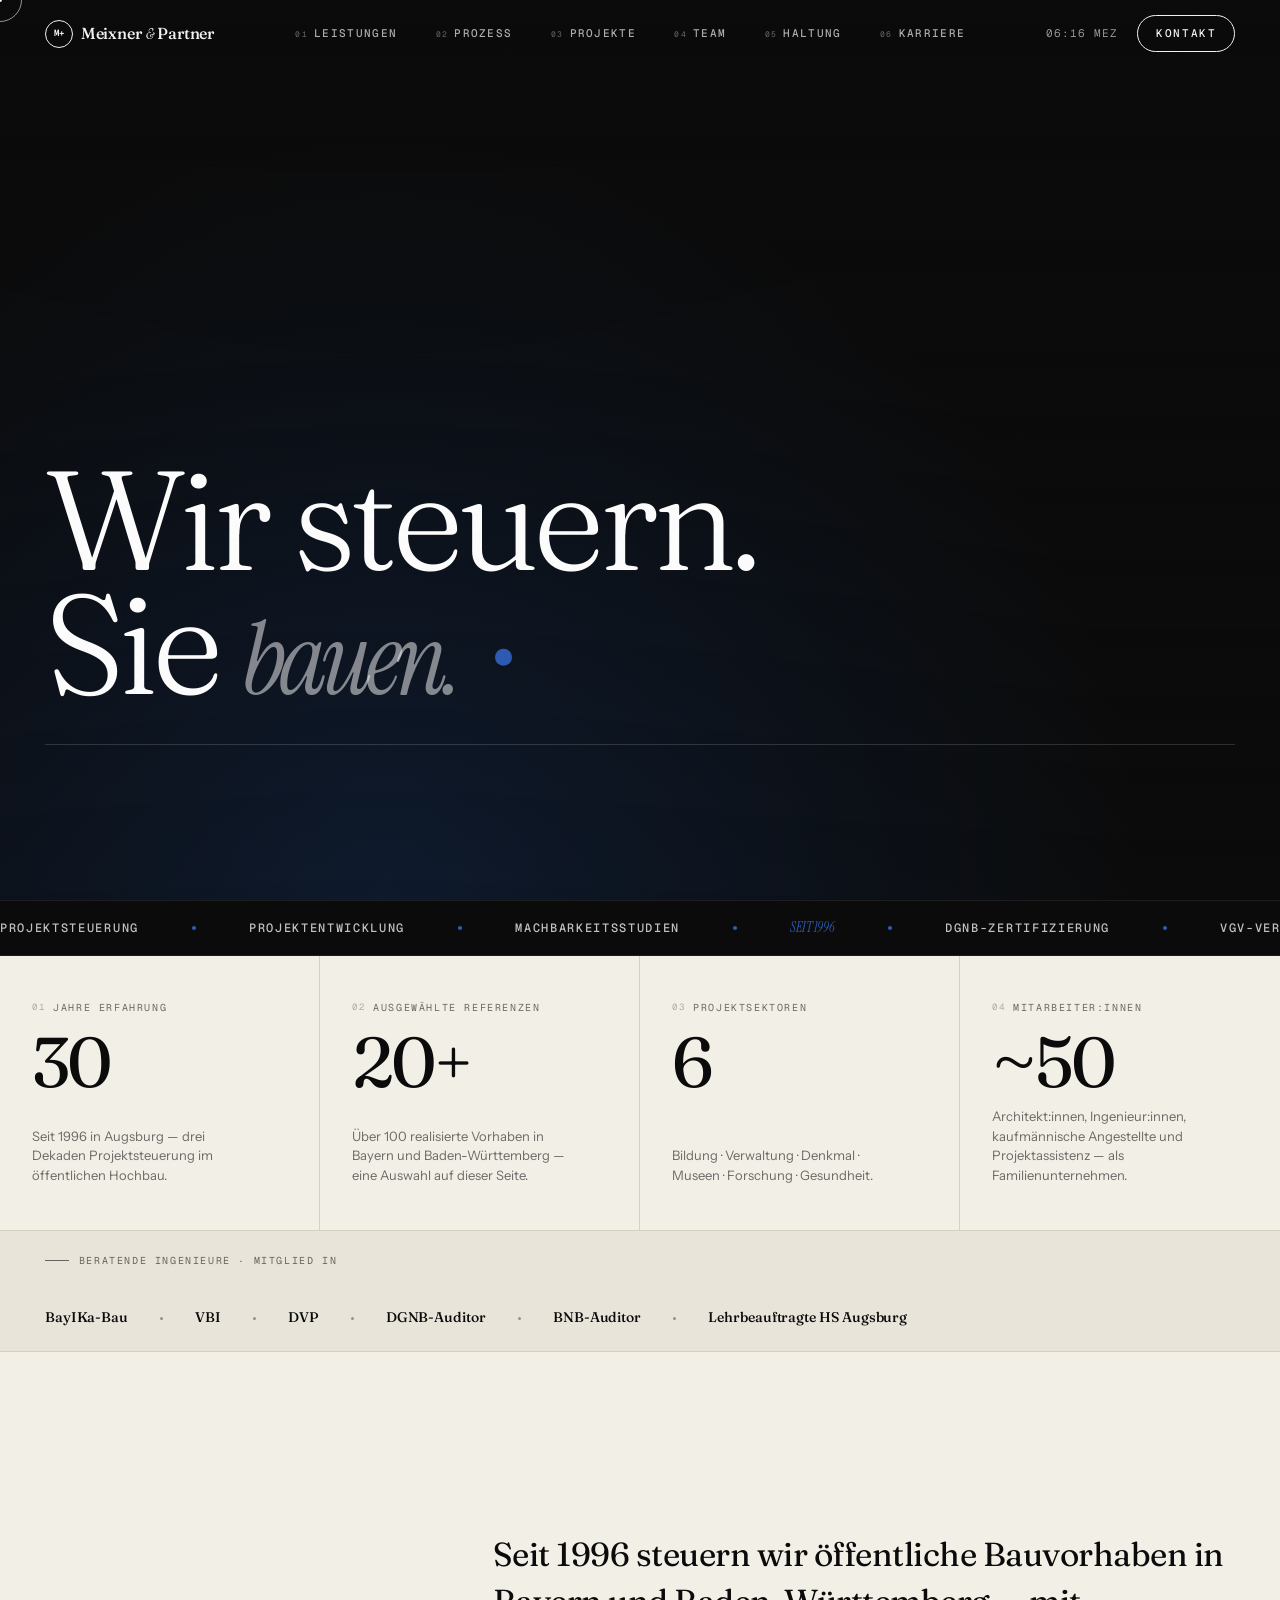
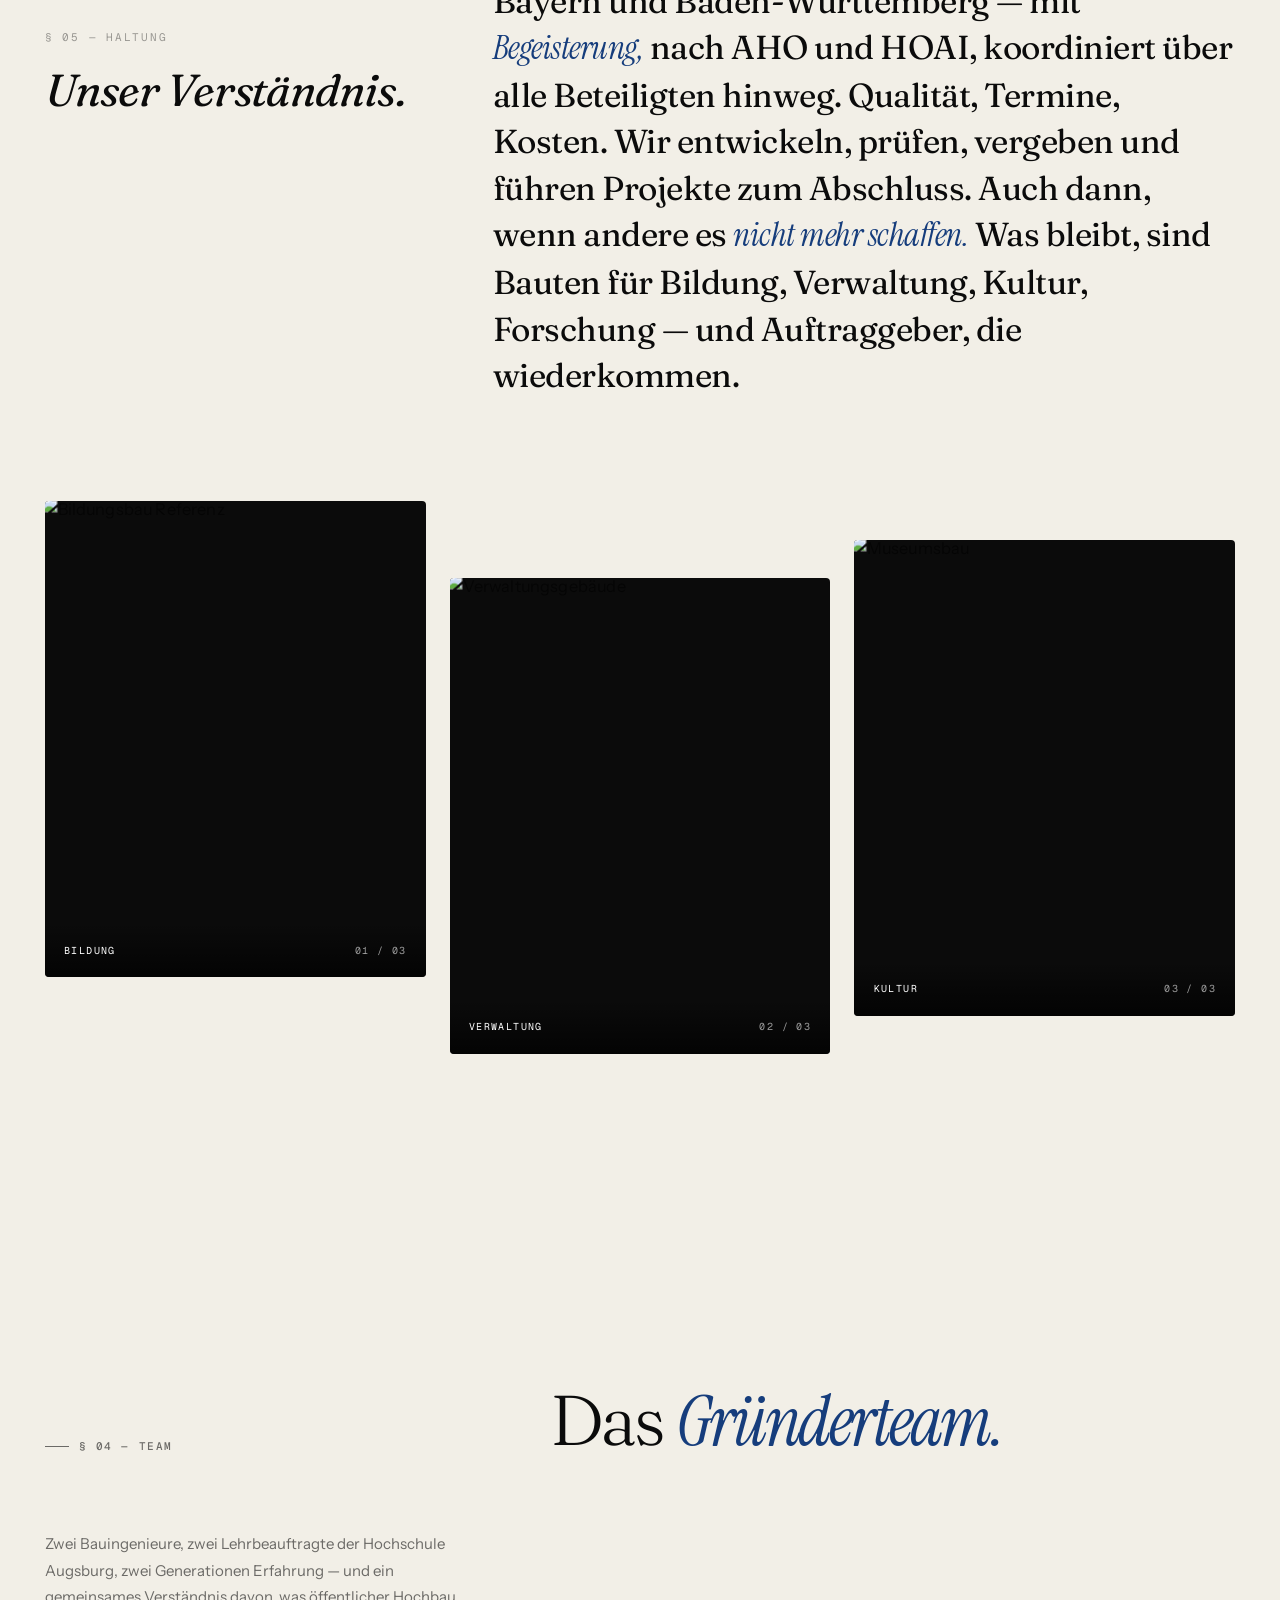
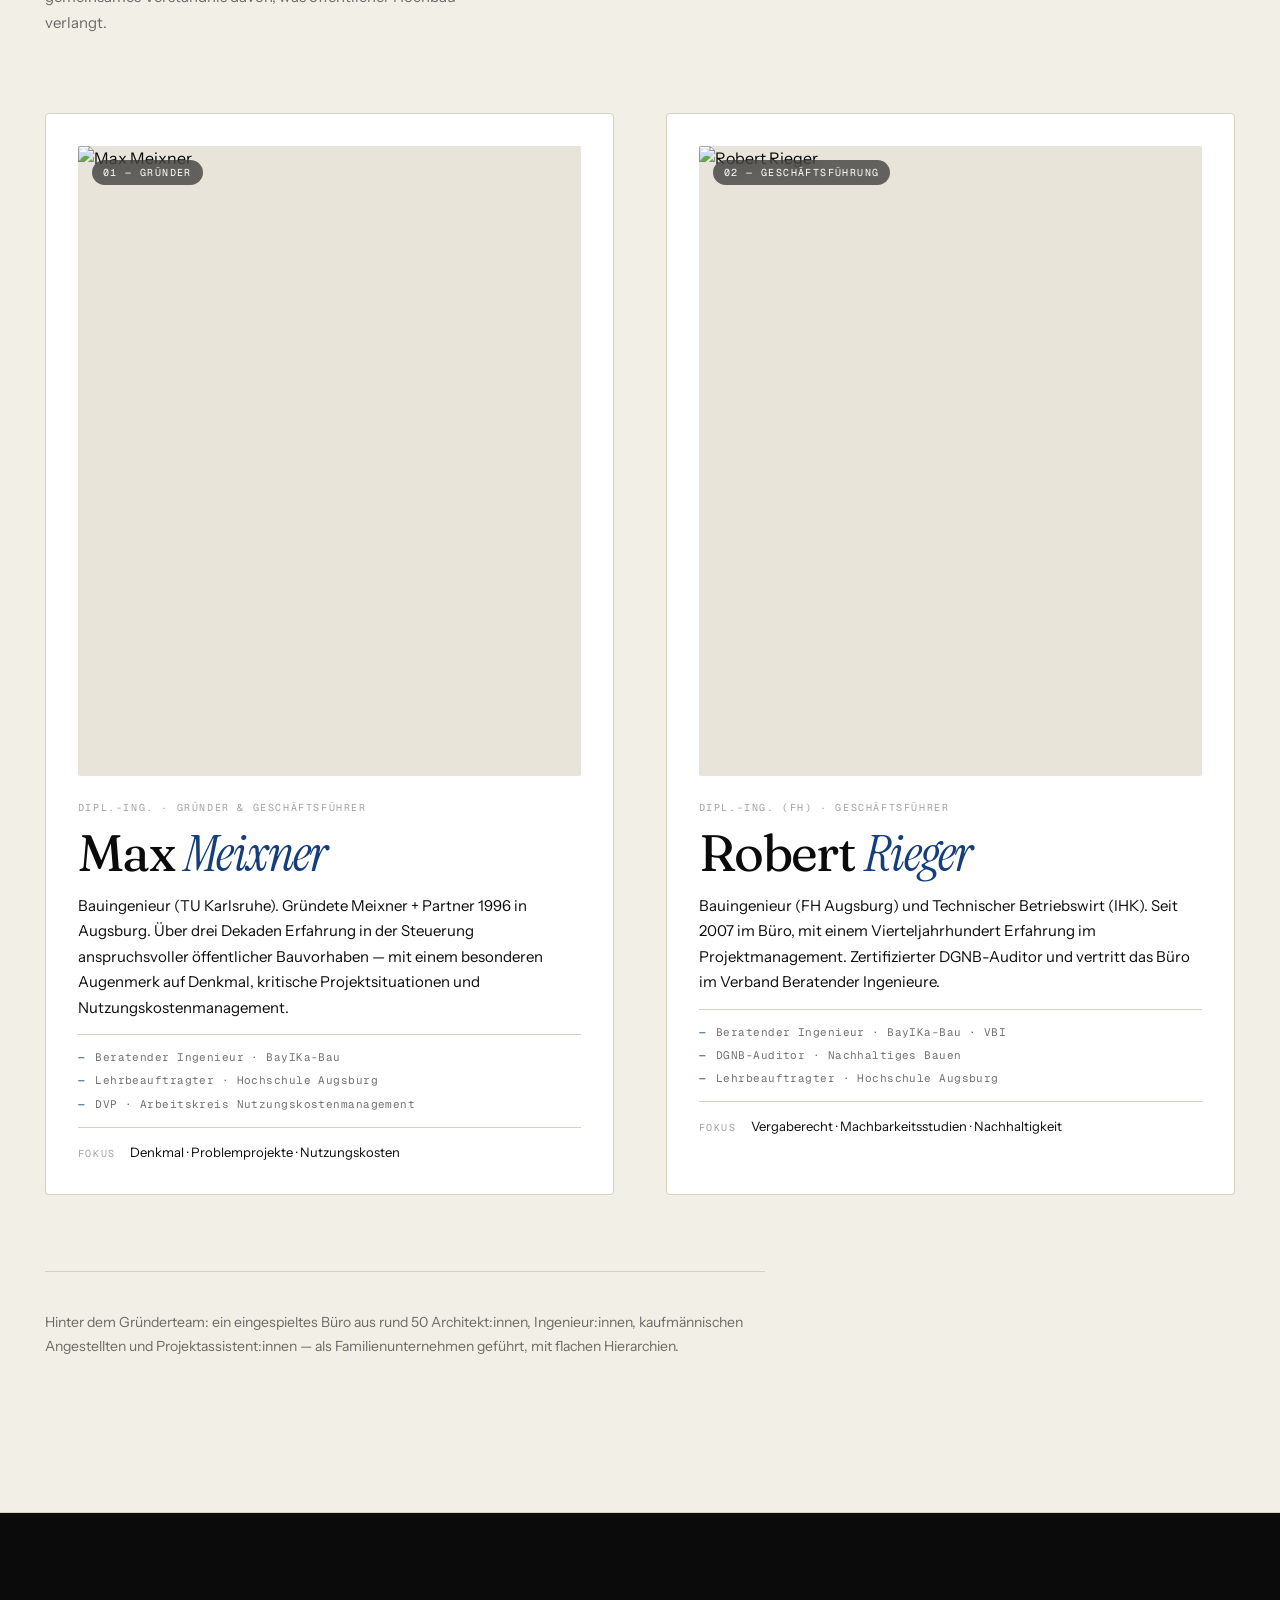
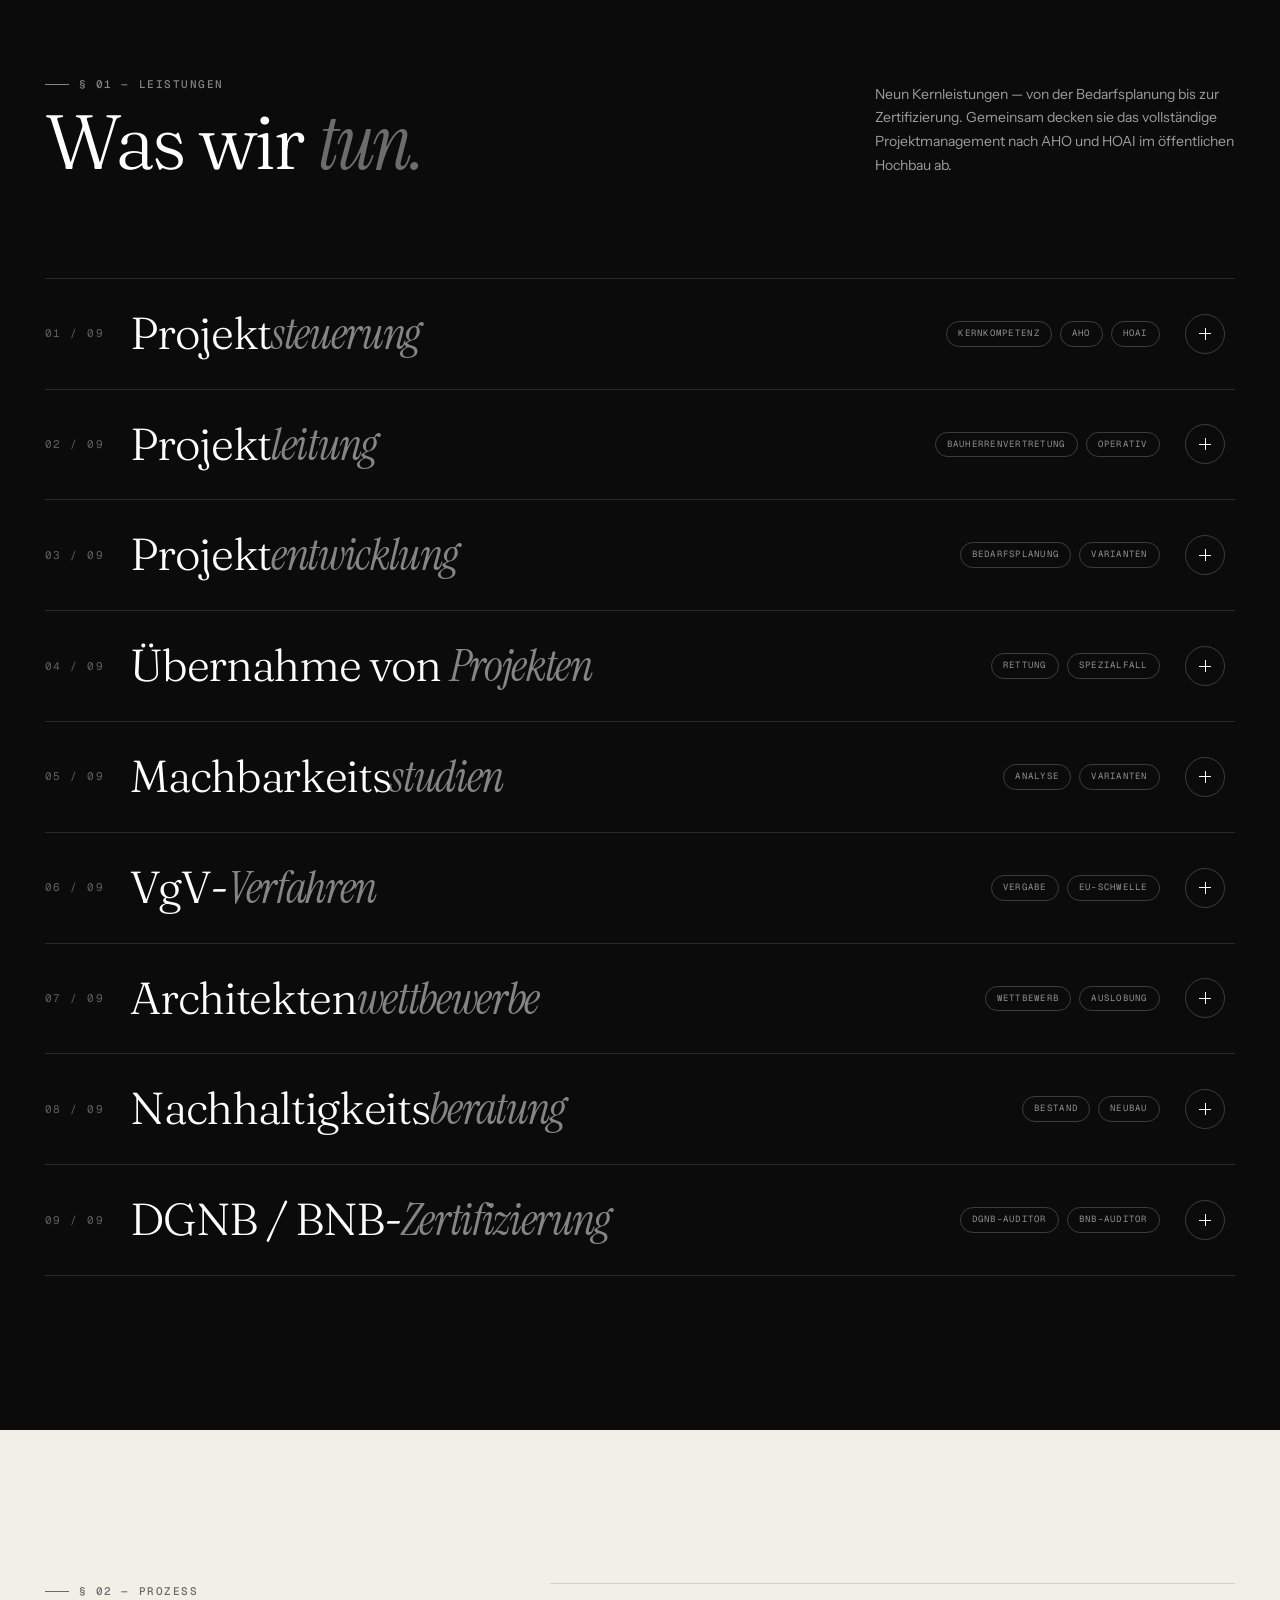
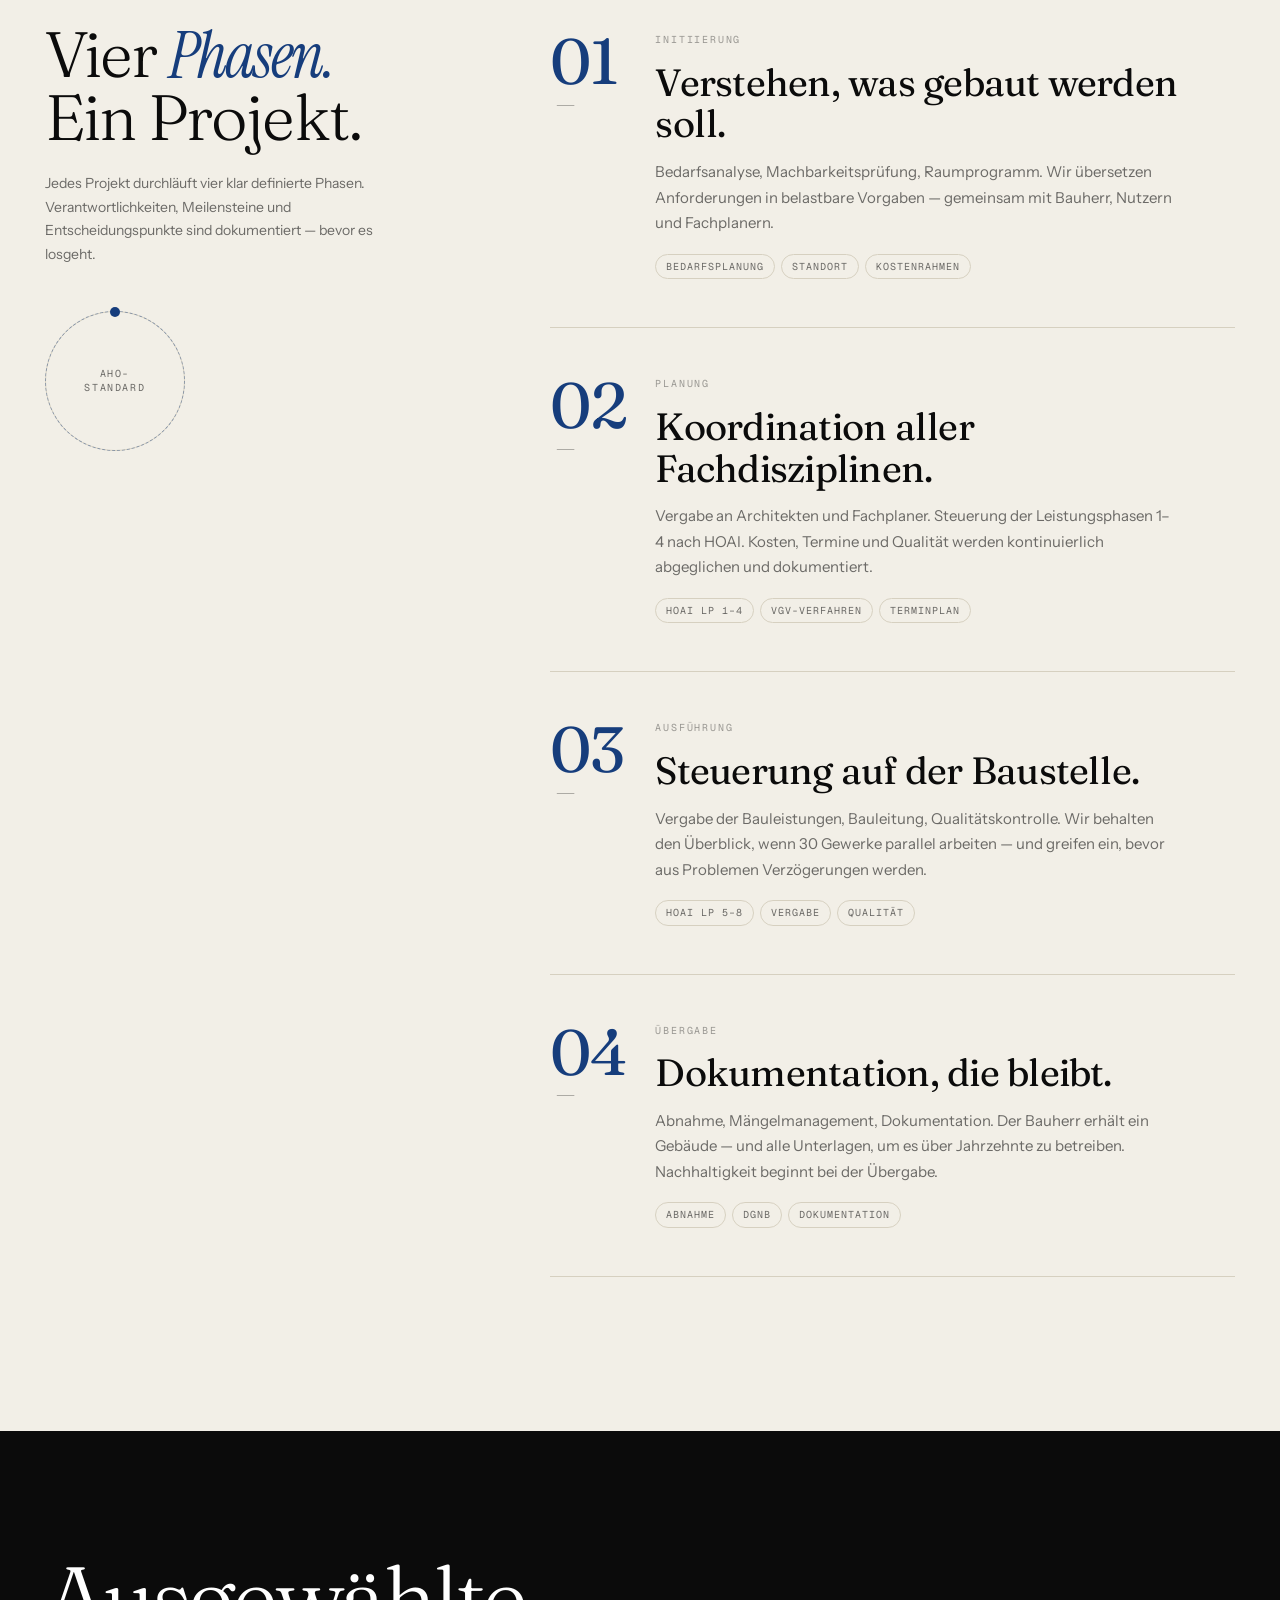
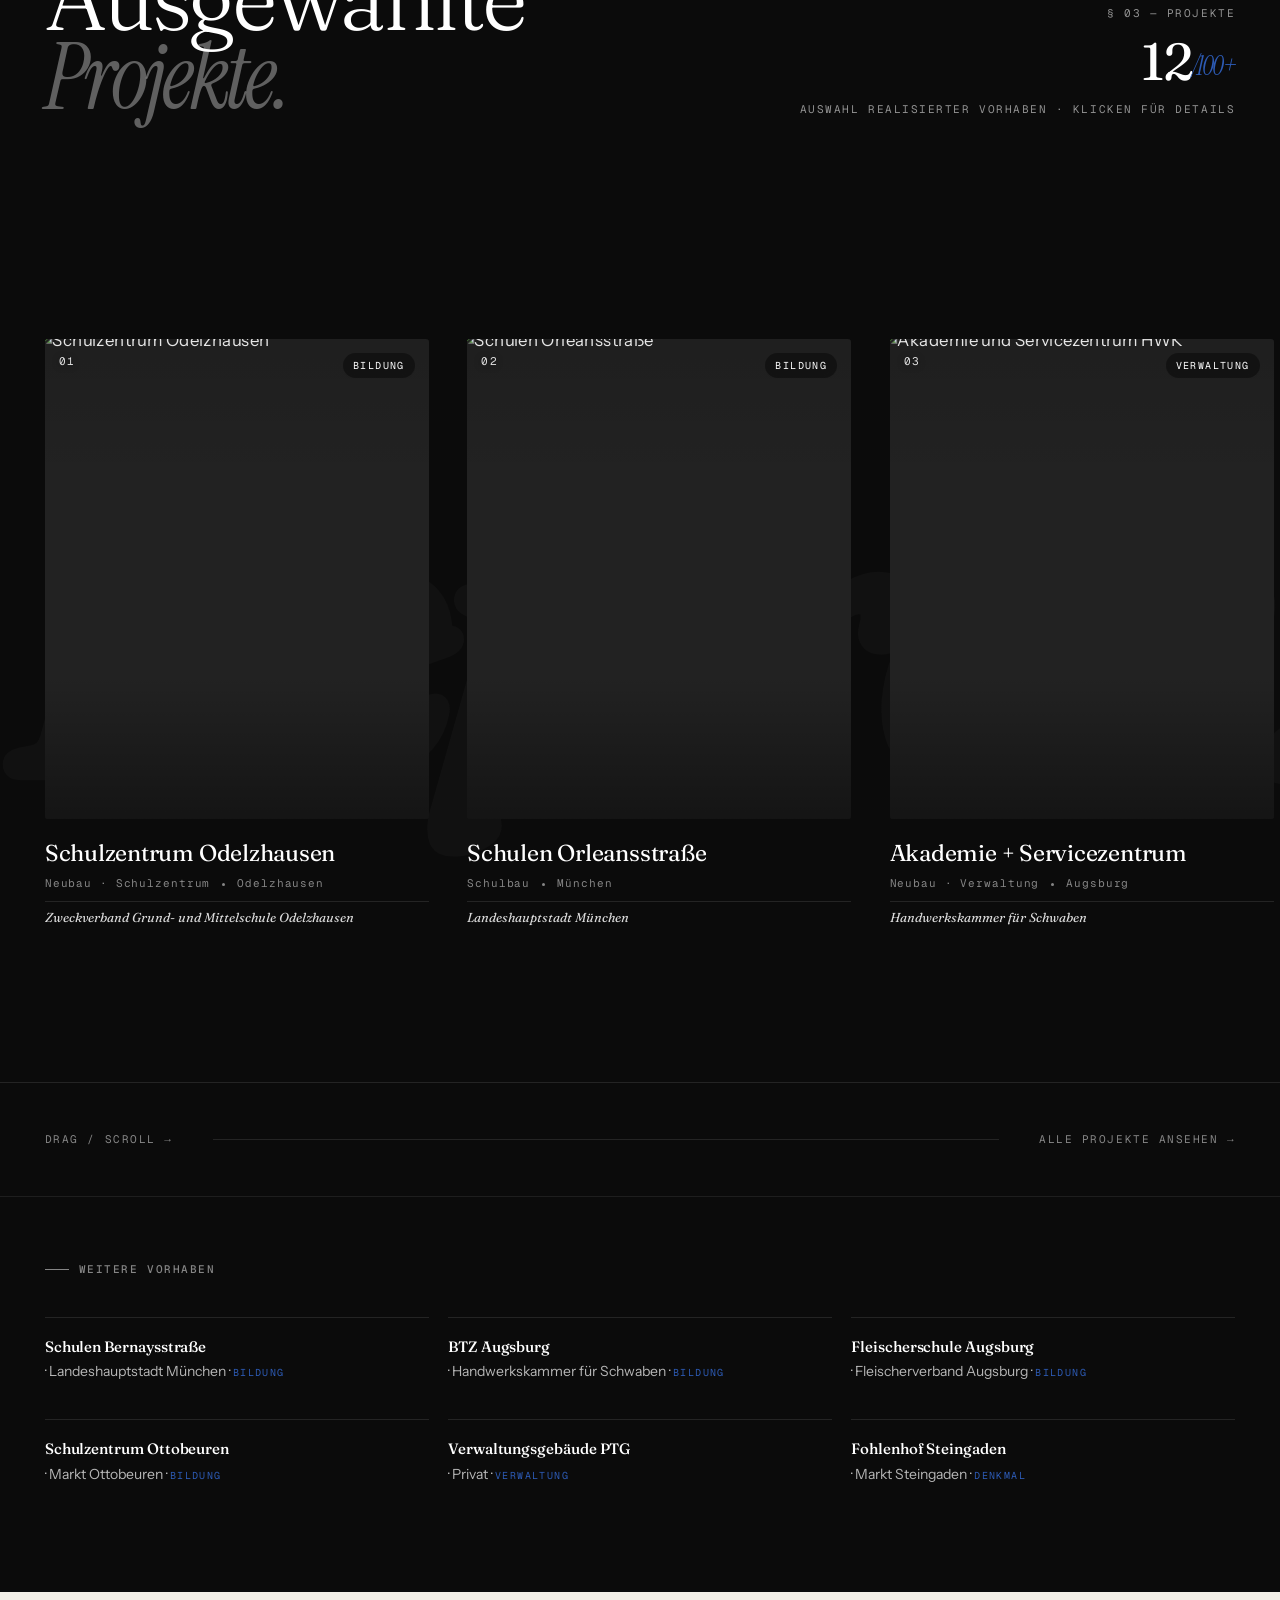
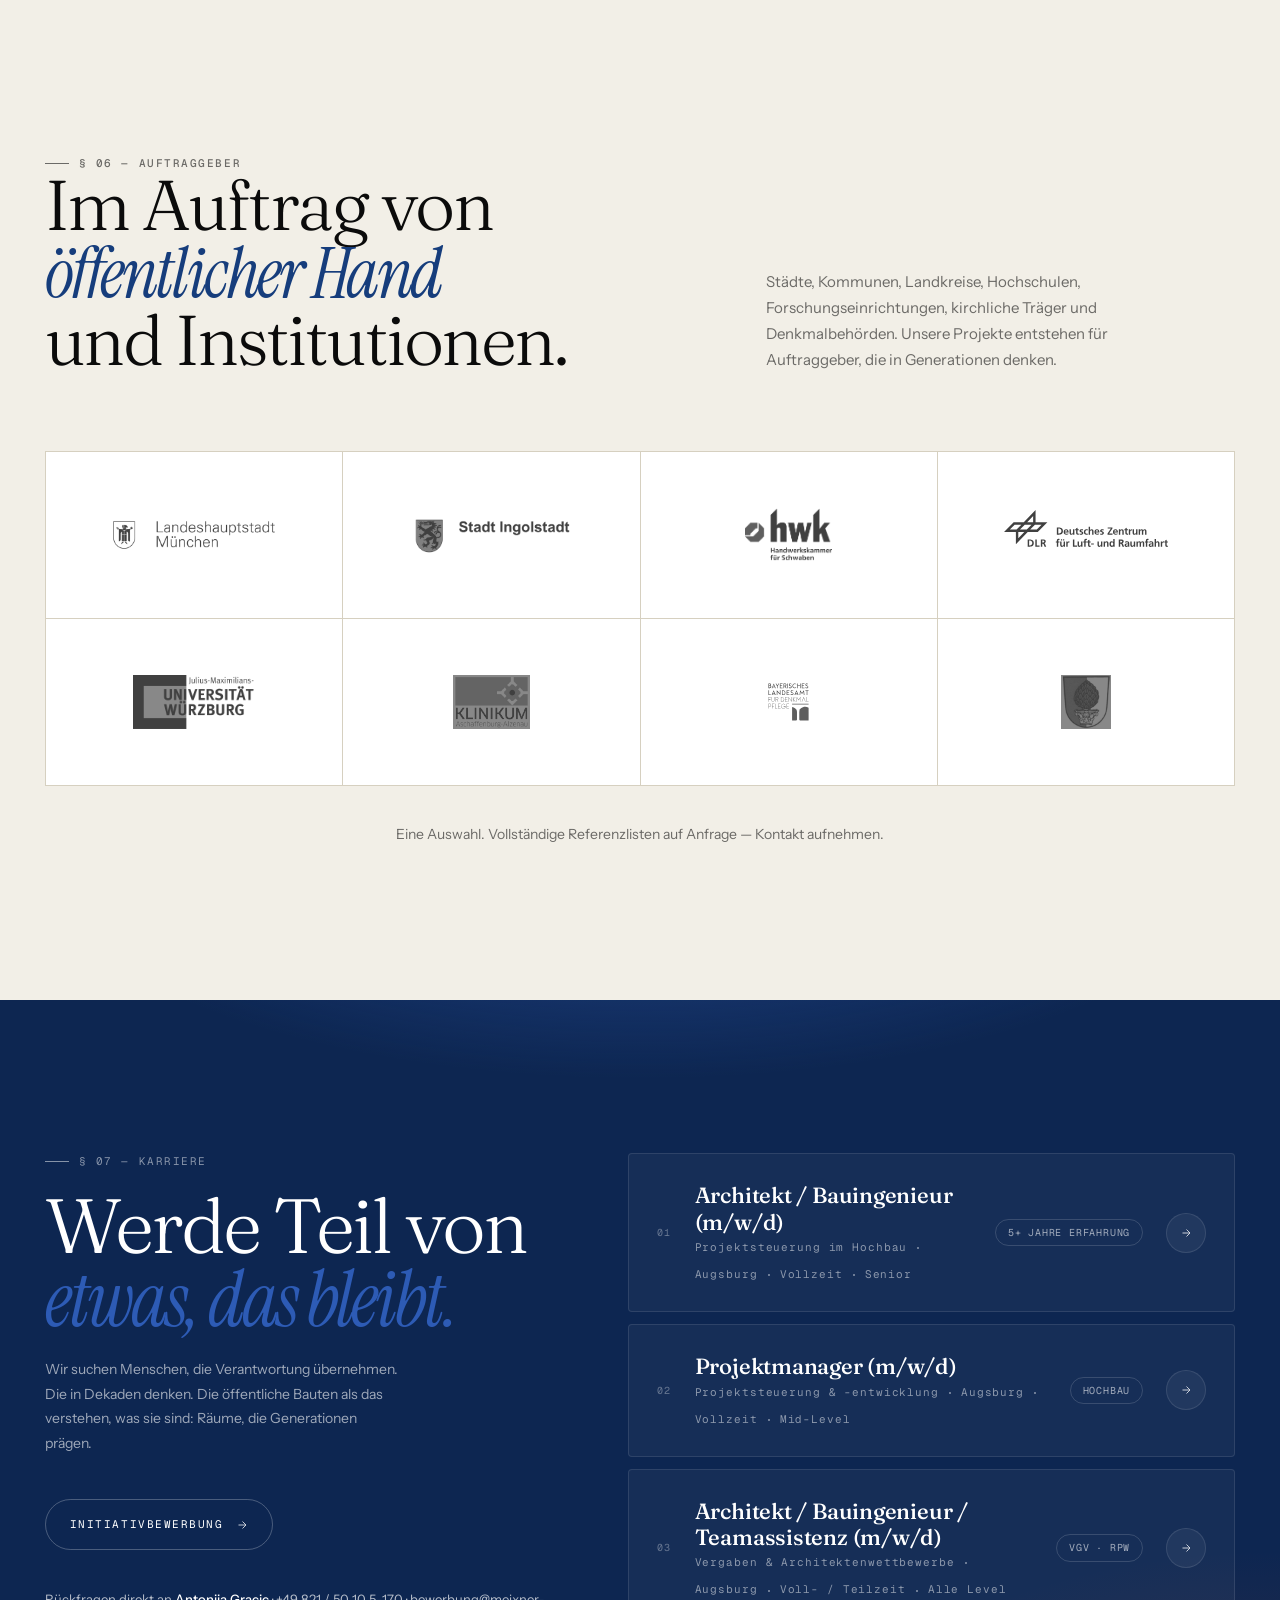
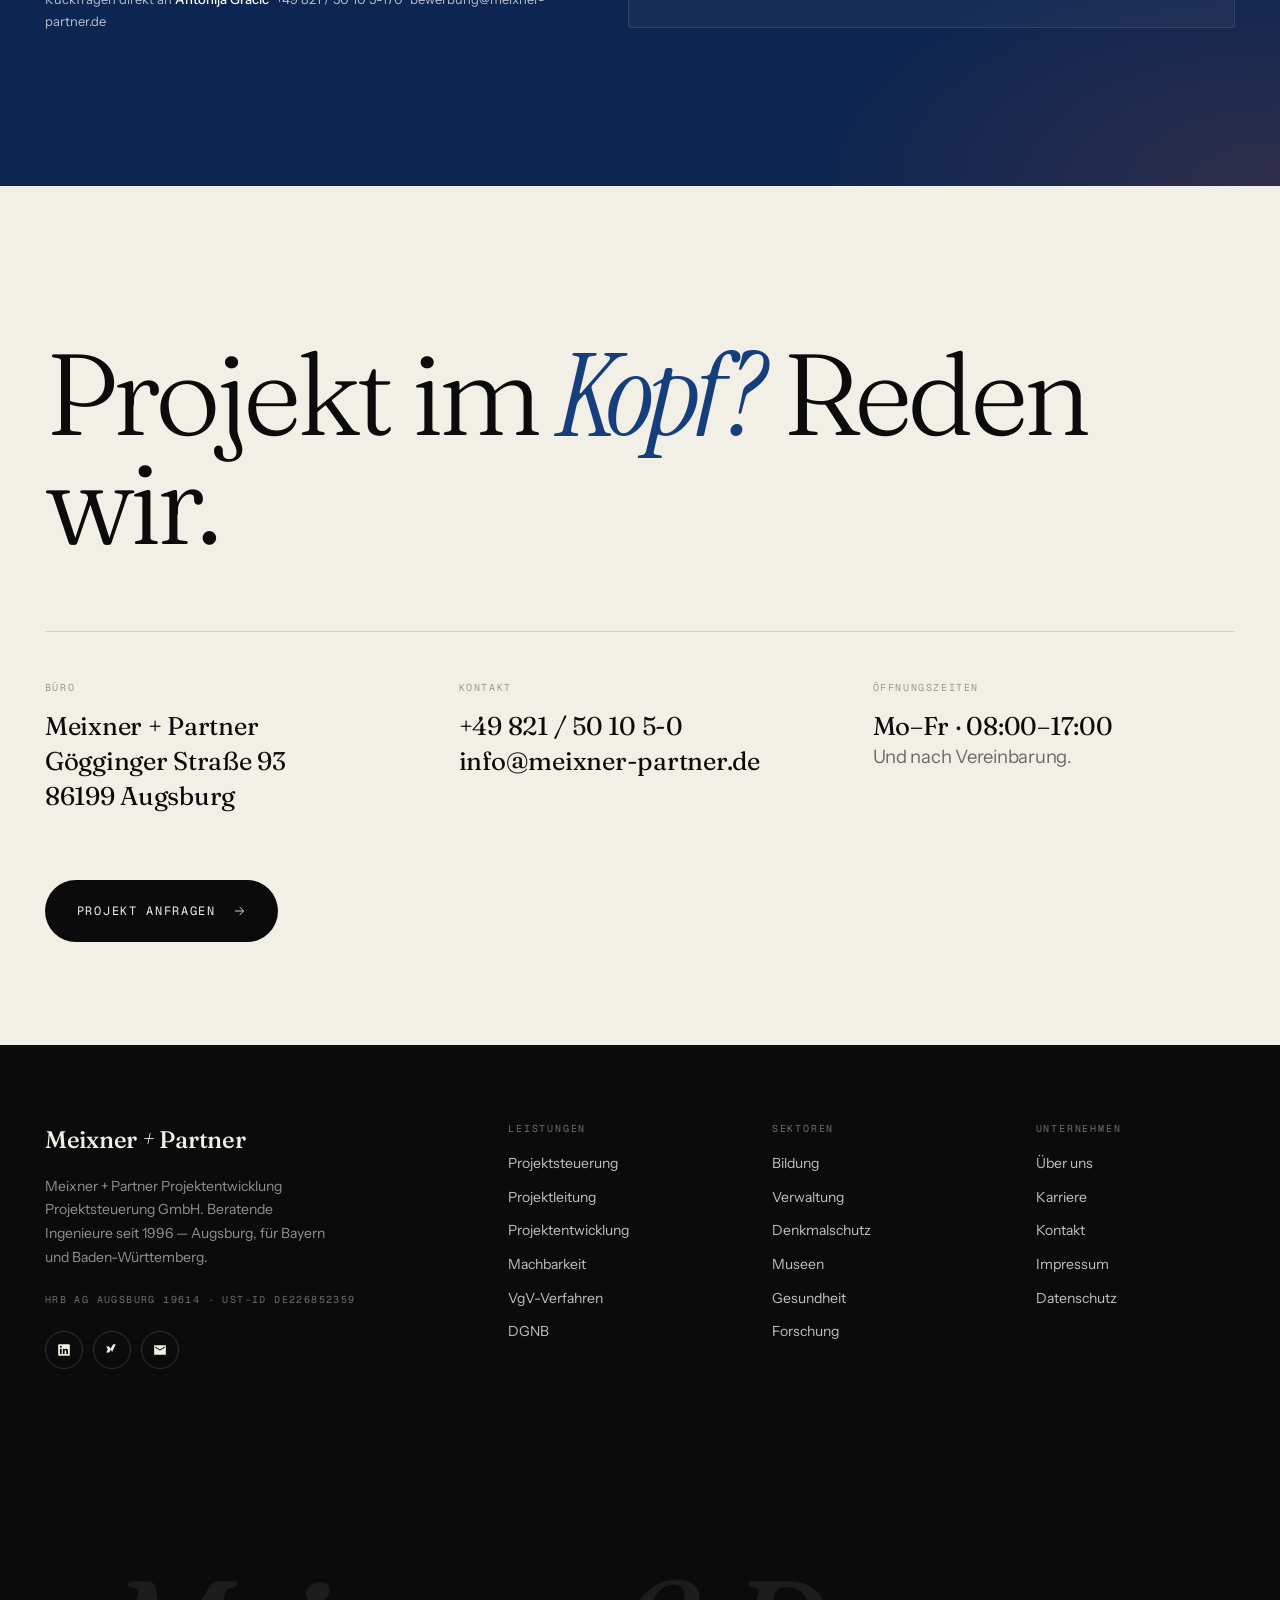
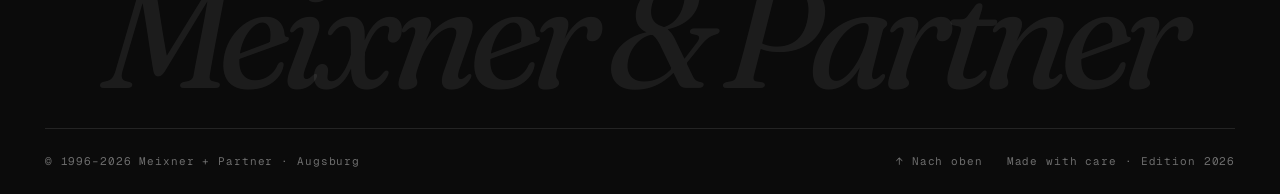
==== commit 5f8f0bfb: "step-11: Case Study Modal — 12 Projekt-Details mit Gallery, Metrics, Tags, Hash-Routing" ====
--- a/index.html
+++ b/index.html
@@ -1400,6 +1400,258 @@
   border:none;cursor:pointer;transition:background 0.3s,color 0.3s;
 }
 .cc-btn:hover{background:var(--blue);color:#fff}
+
+/* ==========================================================================
+   CASE STUDY MODAL
+   ========================================================================== */
+.cs-modal{
+  position:fixed;inset:0;z-index:9800;
+  display:flex;align-items:flex-end;justify-content:center;
+  pointer-events:none;
+}
+.cs-modal[data-open="1"]{pointer-events:auto}
+
+.cs-backdrop{
+  position:absolute;inset:0;
+  background:rgba(11,11,11,0.7);
+  backdrop-filter:blur(8px);-webkit-backdrop-filter:blur(8px);
+  opacity:0;transition:opacity 0.5s var(--ease);
+  border:none;cursor:pointer;padding:0;
+}
+.cs-modal[data-open="1"] .cs-backdrop{opacity:1}
+
+.cs-shell{
+  position:relative;
+  width:96vw;max-width:1500px;height:94vh;max-height:1000px;
+  background:var(--paper);
+  border-radius:8px;overflow:hidden;
+  display:flex;flex-direction:column;
+  box-shadow:0 60px 120px rgba(0,0,0,0.4);
+  transform:translateY(40px);opacity:0;
+  transition:transform 0.6s var(--ease), opacity 0.5s var(--ease);
+  margin-bottom:3vh;
+}
+.cs-modal[data-open="1"] .cs-shell{transform:translateY(0);opacity:1}
+
+.cs-bar{
+  flex-shrink:0;
+  display:flex;align-items:center;justify-content:space-between;
+  padding:18px clamp(20px,2.5vw,36px);
+  border-bottom:1px solid var(--line);
+  background:rgba(242,239,231,0.92);
+  backdrop-filter:blur(20px);-webkit-backdrop-filter:blur(20px);
+  z-index:2;
+}
+.cs-bar-l, .cs-bar-r{display:flex;align-items:center;gap:14px}
+
+.cs-close{
+  width:36px;height:36px;border-radius:50%;
+  background:var(--ink);color:#fff;
+  border:none;cursor:pointer;
+  display:flex;align-items:center;justify-content:center;
+  transition:transform 0.3s var(--ease);
+}
+.cs-close:hover{transform:rotate(90deg)}
+.cs-close svg{width:14px;height:14px}
+
+.cs-bar-section{
+  font-family:var(--ff-mono);font-size:11px;
+  letter-spacing:0.14em;text-transform:uppercase;
+  color:var(--ink-60);
+}
+
+.cs-bar-count{
+  font-family:var(--ff-mono);font-size:11px;
+  letter-spacing:0.14em;color:var(--ink-60);
+  display:inline-flex;align-items:baseline;gap:4px;
+  margin-right:6px;
+}
+.cs-bar-count em{font-style:normal;color:var(--ink);font-family:var(--ff-display);font-size:14px;font-weight:500}
+
+.cs-nav-btn{
+  width:34px;height:34px;border-radius:50%;
+  background:transparent;color:var(--ink);
+  border:1px solid var(--line);cursor:pointer;
+  display:flex;align-items:center;justify-content:center;
+  transition:background 0.3s, color 0.3s;
+}
+.cs-nav-btn:hover{background:var(--ink);color:#fff;border-color:var(--ink)}
+.cs-nav-btn svg{width:14px;height:14px}
+
+.cs-content{
+  flex:1;overflow:hidden;
+  display:grid;grid-template-columns:1.4fr 1fr;
+  min-height:0;
+}
+
+.cs-gallery{
+  overflow-y:auto;
+  background:var(--paper-2);
+  padding:clamp(20px,2vw,32px);
+  display:flex;flex-direction:column;gap:clamp(14px,2vw,24px);
+  scroll-behavior:smooth;
+}
+.cs-gallery::-webkit-scrollbar{width:6px}
+.cs-gallery::-webkit-scrollbar-track{background:transparent}
+.cs-gallery::-webkit-scrollbar-thumb{background:var(--ink-40);border-radius:3px}
+
+.cs-fig{
+  position:relative;margin:0;
+  border-radius:4px;overflow:hidden;
+  background:var(--ink);
+  aspect-ratio:4/3;
+}
+.cs-fig:first-child{aspect-ratio:16/10}
+.cs-fig img{
+  width:100%;height:100%;object-fit:cover;display:block;
+  transition:transform 0.8s var(--ease);
+}
+.cs-fig:hover img{transform:scale(1.02)}
+
+.cs-fig-num{
+  position:absolute;top:14px;left:14px;
+  font-family:var(--ff-mono);font-size:10px;
+  letter-spacing:0.14em;text-transform:uppercase;
+  color:#fff;background:rgba(11,11,11,0.55);
+  backdrop-filter:blur(8px);
+  padding:5px 10px;border-radius:100px;
+}
+
+.cs-side{
+  overflow-y:auto;
+  padding:clamp(28px,3.5vw,56px) clamp(24px,3vw,48px);
+  display:flex;flex-direction:column;
+  scroll-behavior:smooth;
+}
+.cs-side::-webkit-scrollbar{width:6px}
+.cs-side::-webkit-scrollbar-track{background:transparent}
+.cs-side::-webkit-scrollbar-thumb{background:var(--ink-40);border-radius:3px}
+
+.cs-eyebrow{
+  font-family:var(--ff-mono);font-size:10px;
+  letter-spacing:0.16em;text-transform:uppercase;
+  color:var(--blue);font-weight:500;
+  display:inline-flex;align-items:center;gap:10px;
+  margin-bottom:18px;
+}
+.cs-eyebrow::before{content:'';width:24px;height:1px;background:currentColor}
+
+.cs-title{
+  font-family:var(--ff-display);font-weight:300;
+  font-variation-settings:"opsz" 144;
+  font-size:clamp(32px,3.5vw,52px);line-height:1.02;letter-spacing:-0.035em;
+  color:var(--ink);margin-bottom:10px;
+}
+
+.cs-location{
+  font-family:var(--ff-italic);font-style:italic;font-weight:400;
+  font-size:18px;color:var(--ink-60);
+  margin-bottom:36px;
+}
+
+.cs-meta{
+  display:flex;flex-direction:column;gap:0;
+  margin:0 0 32px;padding:0;
+  border-top:1px solid var(--line);
+}
+.cs-meta-row{
+  display:grid;grid-template-columns:130px 1fr;
+  gap:18px;padding:14px 0;
+  border-bottom:1px solid var(--line);
+}
+.cs-meta-row dt{
+  font-family:var(--ff-mono);font-size:10px;
+  letter-spacing:0.16em;text-transform:uppercase;
+  color:var(--ink-40);font-weight:500;
+  padding-top:3px;
+}
+.cs-meta-row dd{
+  font-family:var(--ff-body);font-size:14px;line-height:1.55;
+  color:var(--ink);margin:0;
+}
+.cs-meta-row dd em{
+  font-family:var(--ff-italic);font-style:italic;color:var(--blue);
+}
+
+.cs-metrics{
+  display:grid;grid-template-columns:repeat(3,1fr);
+  gap:12px;margin-bottom:36px;
+}
+.cs-metric{
+  background:var(--paper-2);
+  padding:18px 16px;border-radius:4px;
+  display:flex;flex-direction:column;gap:6px;
+  border-left:2px solid var(--blue);
+}
+.cs-metric-label{
+  font-family:var(--ff-mono);font-size:9px;
+  letter-spacing:0.14em;text-transform:uppercase;
+  color:var(--ink-40);
+}
+.cs-metric-value{
+  font-family:var(--ff-display);font-weight:500;
+  font-variation-settings:"opsz" 36;
+  font-size:18px;line-height:1.2;letter-spacing:-0.01em;
+  color:var(--ink);
+}
+
+.cs-desc{
+  margin-bottom:32px;
+  padding-top:32px;border-top:1px solid var(--line);
+  display:flex;flex-direction:column;gap:16px;
+}
+.cs-desc p{
+  font-family:var(--ff-body);font-size:15px;line-height:1.75;
+  color:var(--ink);
+}
+.cs-desc p:first-child::first-letter{
+  font-family:var(--ff-display);font-weight:300;
+  font-variation-settings:"opsz" 144;
+  font-size:56px;line-height:0.9;
+  float:left;margin:4px 12px -4px 0;color:var(--blue);
+}
+
+.cs-tags{
+  display:flex;flex-wrap:wrap;gap:8px;
+  padding-top:24px;border-top:1px solid var(--line);
+  margin-bottom:32px;
+}
+.cs-tag{
+  font-family:var(--ff-mono);font-size:10px;
+  letter-spacing:0.1em;text-transform:uppercase;
+  color:var(--ink-60);
+  padding:6px 12px;border:1px solid var(--line);
+  border-radius:100px;
+}
+
+.cs-footnote{
+  font-family:var(--ff-body);font-size:12px;
+  color:var(--ink-40);font-style:italic;
+  line-height:1.6;margin-top:auto;padding-top:24px;
+}
+
+@media(max-width:1024px){
+  .cs-shell{width:100vw;height:100vh;max-height:100vh;border-radius:0;margin-bottom:0}
+  .cs-modal{align-items:stretch}
+  .cs-content{grid-template-columns:1fr;grid-template-rows:auto 1fr;overflow-y:auto}
+  .cs-gallery{
+    flex-direction:row;overflow-x:auto;overflow-y:visible;
+    padding:16px;gap:12px;scroll-snap-type:x mandatory;
+    max-height:55vh;
+  }
+  .cs-fig{flex-shrink:0;width:85%;scroll-snap-align:start;aspect-ratio:4/3 !important}
+  .cs-side{padding:clamp(24px,5vw,40px)}
+  .cs-metrics{grid-template-columns:1fr 1fr}
+}
+@media(max-width:600px){
+  .cs-bar{padding:12px 16px}
+  .cs-bar-section{display:none}
+  .cs-metrics{grid-template-columns:1fr}
+  .cs-meta-row{grid-template-columns:100px 1fr;gap:12px}
+}
+
+body[data-cs-open="1"]{overflow:hidden}
+
 .foot-socials{display:flex;gap:10px;margin-top:8px}
 .foot-soc{
   width:38px;height:38px;border-radius:50%;border:1px solid rgba(255,255,255,0.15);
@@ -2086,14 +2338,14 @@
     <div class="ref-head-meta">
       <span>§ 03 — Projekte</span>
       <span class="ref-head-count">12<em>/100+</em></span>
-      <span>Auswahl realisierter Vorhaben</span>
+      <span>Auswahl realisierter Vorhaben · Klicken für Details</span>
     </div>
   </div>
   <div class="ref-pin" id="refPin">
     <div class="ref-ghost" aria-hidden="true">Referenzen</div>
     <div class="ref-track" id="refTrack">
 
-      <article class="ref-card" data-cursor="view">
+      <article class="ref-card" data-cursor="view" data-project-id="schulzentrum-odelzhausen">
         <div class="ref-card-img">
           <span class="ref-card-num">01</span>
           <span class="ref-card-cat">Bildung</span>
@@ -2106,7 +2358,7 @@
         </div>
       </article>
 
-      <article class="ref-card" data-cursor="view">
+      <article class="ref-card" data-cursor="view" data-project-id="schulen-orleansstrasse">
         <div class="ref-card-img">
           <span class="ref-card-num">02</span>
           <span class="ref-card-cat">Bildung</span>
@@ -2119,7 +2371,7 @@
         </div>
       </article>
 
-      <article class="ref-card" data-cursor="view">
+      <article class="ref-card" data-cursor="view" data-project-id="akademie-hwk">
         <div class="ref-card-img">
           <span class="ref-card-num">03</span>
           <span class="ref-card-cat">Verwaltung</span>
@@ -2132,7 +2384,7 @@
         </div>
       </article>
 
-      <article class="ref-card" data-cursor="view">
+      <article class="ref-card" data-cursor="view" data-project-id="fug-friedberg">
         <div class="ref-card-img">
           <span class="ref-card-num">04</span>
           <span class="ref-card-cat">Verwaltung</span>
@@ -2141,11 +2393,11 @@
         <div class="ref-card-info">
           <h3 class="ref-card-title">Finanz- und Gesundheitszentrum</h3>
           <p class="ref-card-sub"><span>Neubau · Mischnutzung</span><span>Friedberg</span></p>
-          <p class="ref-card-client">Stadt Friedberg</p>
+          <p class="ref-card-client">Stadtsparkasse Augsburg</p>
         </div>
       </article>
 
-      <article class="ref-card" data-cursor="view">
+      <article class="ref-card" data-cursor="view" data-project-id="kloster-roggenburg">
         <div class="ref-card-img">
           <span class="ref-card-num">05</span>
           <span class="ref-card-cat">Denkmal</span>
@@ -2158,7 +2410,7 @@
         </div>
       </article>
 
-      <article class="ref-card" data-cursor="view">
+      <article class="ref-card" data-cursor="view" data-project-id="mkkd-ingolstadt">
         <div class="ref-card-img">
           <span class="ref-card-num">06</span>
           <span class="ref-card-cat">Denkmal · Museum</span>
@@ -2171,7 +2423,7 @@
         </div>
       </article>
 
-      <article class="ref-card" data-cursor="view">
+      <article class="ref-card" data-cursor="view" data-project-id="diether-kunerth-museum">
         <div class="ref-card-img">
           <span class="ref-card-num">07</span>
           <span class="ref-card-cat">Museum</span>
@@ -2180,11 +2432,11 @@
         <div class="ref-card-info">
           <h3 class="ref-card-title">Diether-Kunerth-Museum</h3>
           <p class="ref-card-sub"><span>Museumsneubau</span><span>Ottobeuren</span></p>
-          <p class="ref-card-client">Markt Ottobeuren</p>
+          <p class="ref-card-client">Zweckverband Ottobeuren</p>
         </div>
       </article>
 
-      <article class="ref-card" data-cursor="view">
+      <article class="ref-card" data-cursor="view" data-project-id="museumsdepot-lhm">
         <div class="ref-card-img">
           <span class="ref-card-num">08</span>
           <span class="ref-card-cat">Museum</span>
@@ -2197,7 +2449,7 @@
         </div>
       </article>
 
-      <article class="ref-card" data-cursor="view">
+      <article class="ref-card" data-cursor="view" data-project-id="zentrum-innere-medizin-wuerzburg">
         <div class="ref-card-img">
           <span class="ref-card-num">09</span>
           <span class="ref-card-cat">Gesundheit</span>
@@ -2210,7 +2462,7 @@
         </div>
       </article>
 
-      <article class="ref-card" data-cursor="view">
+      <article class="ref-card" data-cursor="view" data-project-id="klinikum-aschaffenburg">
         <div class="ref-card-img">
           <span class="ref-card-num">10</span>
           <span class="ref-card-cat">Gesundheit</span>
@@ -2223,7 +2475,7 @@
         </div>
       </article>
 
-      <article class="ref-card" data-cursor="view">
+      <article class="ref-card" data-cursor="view" data-project-id="dlr-augsburg">
         <div class="ref-card-img">
           <span class="ref-card-num">11</span>
           <span class="ref-card-cat">Forschung</span>
@@ -2236,7 +2488,7 @@
         </div>
       </article>
 
-      <article class="ref-card" data-cursor="view">
+      <article class="ref-card" data-cursor="view" data-project-id="uni-wuerzburg-e6">
         <div class="ref-card-img">
           <span class="ref-card-num">12</span>
           <span class="ref-card-cat">Forschung</span>
@@ -3092,6 +3344,737 @@
 
 </script>
 
+
+<!-- ==========================================================================
+     PROJECT DATA (inline JSON for case-study modal)
+     ========================================================================== -->
+<script type="application/json" id="projectsData">
+{
+  "projects": [
+    {
+      "id": "schulzentrum-odelzhausen",
+      "sector": "bildung",
+      "sector_label": "Bildung",
+      "title": "Schulzentrum Odelzhausen",
+      "location": "Odelzhausen",
+      "scope": "Neubau · Schulzentrum",
+      "client": "Zweckverband Grund- und Mittelschule Odelzhausen",
+      "architects": "BA 1: Schankula Architekten · BA 2: ARGE Spreen + Köhler",
+      "services": "Projektsteuerung Leistungsstufen 1 bis 5 · Handlungsbereiche A bis E",
+      "personal_reference": null,
+      "description_paragraphs": [
+        "Das neue moderne Schulzentrum in Odelzhausen mit Grund-, Mittel- und Realschule ist für etwa 1.300 Schüler ausgelegt.",
+        "Bei der räumlichen Gestaltung stand die Idee eines offenen Schulhauses mit frei zugänglichen Lerninseln in Anlehnung an das Lernhauskonzept im Vordergrund der Planungen. Die Schulen sind campusartig zueinander angeordnet, um Synergieeffekte zu nutzen und die Schulgemeinschaft zu stärken.",
+        "Durch die Bestandsschule im Westen, die Sporthalle im Norden und die Grundstücksgrenzen im Süden und Osten war die Baustelleneinrichtung nur schwer unterzubringen. Alle drei Schulen verfügen über anspruchsvolle haustechnische Anlagen. Die gemeinsame Heizzentrale erzeugt Strom und Wärme mittels eines Blockheizkraftwerkes."
+      ],
+      "metrics": [
+        {
+          "label": "Schüler",
+          "value": "≈ 1.300"
+        },
+        {
+          "label": "Schultypen",
+          "value": "Grund · Mittel · Real"
+        },
+        {
+          "label": "Energie",
+          "value": "BHKW"
+        }
+      ],
+      "tags": [
+        "Lernhauskonzept",
+        "Campusanordnung",
+        "BHKW",
+        "Mehrere Bauabschnitte"
+      ],
+      "current_project": true,
+      "gallery": [
+        "https://www.meixner-partner.de/wp-content/uploads/2020/07/awb_bildung_neu.jpg",
+        "https://images.unsplash.com/photo-1497366216548-37526070297c?w=1600&q=85",
+        "https://images.unsplash.com/photo-1580582932707-520aed937b7b?w=1600&q=85",
+        "https://images.unsplash.com/photo-1577896851231-70ef18881754?w=1600&q=85"
+      ]
+    },
+    {
+      "id": "schulen-orleansstrasse",
+      "sector": "bildung",
+      "sector_label": "Bildung",
+      "title": "Schulen Orleansstraße",
+      "location": "München",
+      "scope": "Schulbauvorhaben",
+      "client": "Landeshauptstadt München",
+      "architects": null,
+      "services": "Projektsteuerung",
+      "personal_reference": null,
+      "description_paragraphs": [
+        "Schulbauvorhaben der Landeshauptstadt München in der Orleansstraße — Teil des umfangreichen Schulbauprogramms der LHM, das auf moderne pädagogische Konzepte wie Lernlandschaften und offene Lernhäuser setzt.",
+        "Wie alle Vorhaben für die Landeshauptstadt München unterliegt auch dieses Projekt den hohen kommunalen Anforderungen an Nachhaltigkeit, Wirtschaftlichkeit und Schulqualität."
+      ],
+      "metrics": [
+        {
+          "label": "Bauherr",
+          "value": "LHM"
+        }
+      ],
+      "tags": [
+        "Landeshauptstadt München",
+        "Schulbau",
+        "Lernlandschaft"
+      ],
+      "gallery": [
+        "https://images.unsplash.com/photo-1592280771190-3e2e4d571952?w=1600&q=85",
+        "https://images.unsplash.com/photo-1571260899304-425eee4c7efc?w=1600&q=85",
+        "https://images.unsplash.com/photo-1503676260728-1c00da094a0b?w=1600&q=85"
+      ]
+    },
+    {
+      "id": "akademie-hwk",
+      "sector": "verwaltung",
+      "sector_label": "Verwaltung",
+      "title": "Akademie + Servicezentrum",
+      "location": "Augsburg",
+      "scope": "Neubau · Verwaltung & Bildung",
+      "client": "Handwerkskammer für Schwaben",
+      "architects": "Eberle Architekten",
+      "services": "Projektsteuerung Leistungsstufen 1 bis 5 · Handlungsbereiche A bis E",
+      "personal_reference": null,
+      "description_paragraphs": [
+        "Der Neubau der Akademie der Handwerkskammer für Schwaben ist ein Schulungsgebäude mit Lehrsälen, Unterrichts- sowie Verwaltungsräumen. Das Gebäude hat eine vorgehängte bedruckte Glasfassade sowie weite vorgespannte Flachdecken.",
+        "Das haustechnische Konzept für die Akademie und das Servicezentrum wurde auf Grundlage von thermischen Gebäudesimulationen entwickelt. Heizung und Kühlung erfolgen über eine Betonkernaktivierung, ergänzt durch ein dezentrales Lüftungssystem.",
+        "Der Bauherr wurde von der Finanzierungsplanung bis zum Verwendungsnachweis betreut. Beide Projekte wurden vom Bund gefördert."
+      ],
+      "metrics": [
+        {
+          "label": "Fassade",
+          "value": "Bedruckte Glasfassade"
+        },
+        {
+          "label": "Klima",
+          "value": "Betonkernaktivierung"
+        },
+        {
+          "label": "Förderung",
+          "value": "Bundesmittel"
+        }
+      ],
+      "tags": [
+        "Glasfassade",
+        "Thermische Simulation",
+        "Bundesförderung",
+        "Förderantrag"
+      ],
+      "gallery": [
+        "https://images.unsplash.com/photo-1497366754035-f200968a6e72?w=1600&q=85",
+        "https://images.unsplash.com/photo-1556761175-5973dc0f32e7?w=1600&q=85",
+        "https://images.unsplash.com/photo-1497366811353-6870744d04b2?w=1600&q=85",
+        "https://images.unsplash.com/photo-1486406146926-c627a92ad1ab?w=1600&q=85"
+      ]
+    },
+    {
+      "id": "fug-friedberg",
+      "sector": "verwaltung",
+      "sector_label": "Verwaltung",
+      "title": "Finanz- und Gesundheitszentrum",
+      "location": "Friedberg",
+      "scope": "Generalsanierung · Umnutzung",
+      "client": "Stadtsparkasse Augsburg",
+      "architects": "Endres + Tiefenbacher Architekten PartGmbB",
+      "services": "Projektsteuerung Leistungsstufen 1 bis 5 · Handlungsbereiche A bis E",
+      "personal_reference": null,
+      "description_paragraphs": [
+        "Die ehemalige Zentrale der Stadtsparkasse Friedberg wurde im Rahmen einer Generalsanierung zu einem modernen Finanz- und Gesundheitszentrum umgebaut und beherbergt nun 16 Mieteinheiten mit Arztpraxen, Einzelhandel und Gastronomieflächen.",
+        "Bei der gesamten Planung wurden nachhaltige, ökologische und energiesparende Überlegungen in den Vordergrund gestellt. So zeichnet sich die neue Fassade durch beste energetische Werte und ein modernes, ansprechendes Design aus.",
+        "Nach Abschluss des Hauptprojekts wurden die Mieteinheiten auf hohem Standard nach den einzelnen Nutzerwünschen ausgebaut."
+      ],
+      "metrics": [
+        {
+          "label": "Mieteinheiten",
+          "value": "16"
+        },
+        {
+          "label": "Nutzungsmix",
+          "value": "Arzt · Handel · Gastro"
+        },
+        {
+          "label": "Art",
+          "value": "Sanierung"
+        }
+      ],
+      "tags": [
+        "Generalsanierung",
+        "Mischnutzung",
+        "Energetische Sanierung",
+        "Mieterausbau"
+      ],
+      "gallery": [
+        "https://images.unsplash.com/photo-1554469384-e58fac16e23a?w=1600&q=85",
+        "https://images.unsplash.com/photo-1487958449943-2429e8be8625?w=1600&q=85",
+        "https://images.unsplash.com/photo-1604328698692-f76ea9498e76?w=1600&q=85"
+      ]
+    },
+    {
+      "id": "kloster-roggenburg",
+      "sector": "denkmalschutz",
+      "sector_label": "Denkmal",
+      "title": "Kloster Roggenburg",
+      "location": "Roggenburg",
+      "scope": "Sanierung · Neubau · Mehrere Bauabschnitte",
+      "client": "Prämonstratenser Kloster Roggenburg",
+      "architects": "Braun Architekten GmbH",
+      "services": "Projektsteuerung Leistungsstufen 1 bis 5 · Handlungsbereiche A bis E",
+      "personal_reference": null,
+      "description_paragraphs": [
+        "Die einzelnen Gebäude des Klosters Roggenburg, die aus verschiedenen Epochen stammen, wurden in mehreren Bauabschnitten saniert. Begonnen wurde mit dem Neubau des Bildungszentrums und einem Klostergasthof nach historischem Vorbild.",
+        "Anschließend wurde in zwei Bauabschnitten das kunsthistorisch bedeutsame Klostergebäude saniert. Die historischen und denkmalgeschützten Gebäude wurden gemäß der ursprünglich üblichen Bauweise saniert. Hier mussten hochwertige historische Bausubstanzen in die Aufgabenstellung und die Realisierung eingebunden werden — mit ständiger Begleitung des Bayerischen Landesamtes für Denkmalpflege.",
+        "Während der Sanierung des Klostergebäudes musste dafür Sorge getragen werden, dass der Besucherverkehr (ca. 100.000 Personen jährlich) sowie die Veranstaltungen im Bildungszentrum reibungslos stattfinden konnten."
+      ],
+      "metrics": [
+        {
+          "label": "Besucher / Jahr",
+          "value": "≈ 100.000"
+        },
+        {
+          "label": "Begleitung",
+          "value": "Bay. Landesamt Denkmalpflege"
+        },
+        {
+          "label": "Bauabschnitte",
+          "value": "Mehrere"
+        }
+      ],
+      "tags": [
+        "Denkmal",
+        "Sanierung",
+        "Bayer. Landesamt Denkmalpflege",
+        "Laufender Betrieb"
+      ],
+      "gallery": [
+        "https://images.unsplash.com/photo-1605647540924-852290f6b0d5?w=1600&q=85",
+        "https://images.unsplash.com/photo-1568393691080-b5dffdaca80a?w=1600&q=85",
+        "https://images.unsplash.com/photo-1564507592333-c60657eea523?w=1600&q=85",
+        "https://images.unsplash.com/photo-1518770660439-4636190af475?w=1600&q=85"
+      ]
+    },
+    {
+      "id": "mkkd-ingolstadt",
+      "sector": "denkmalschutz",
+      "sector_label": "Denkmal · Museum",
+      "title": "Museum für Konkrete Kunst & Design",
+      "location": "Ingolstadt",
+      "scope": "Umbau · Erweiterung · Umnutzung",
+      "client": "Stadt Ingolstadt",
+      "architects": "querkraft architekten zt gmbh (Wien)",
+      "services": "Projektsteuerung Leistungsstufen 1 bis 5 · Handlungsbereiche A bis E",
+      "personal_reference": null,
+      "description_paragraphs": [
+        "Die alte königliche Gießereihalle in Ingolstadt wird umgebaut zum Museum für Konkrete Kunst und Design. Der Ausstellungsraum des Museums entsteht unter der bestehenden Halle.",
+        "Im geplanten Neubau wird ein idealer Ausstellungsraum geschaffen, der alle Anforderungen des Museumsbetriebs erfüllt. Im Erdgeschoss wird in die Halle eine Sichtbetonbox eingestellt, die alle Funktionsräume enthält. Im Zwischengeschoss befindet sich die Verwaltung, auf einer offenen Galerie die Museumspädagogik. Die Ausstellungs- und Technikräume bzw. die Werkstatt und das Depot sind im Untergeschoss vorgesehen.",
+        "Das historische Dachtragwerk wird erhalten, gereinigt und teilweise verstärkt. Die Fenster der Nord- und Westfassade werden restauriert und neu verglast, auf der Innenseite werden zusätzliche Isolierverglasungen angebracht. Die Fassadengestaltung der Süd- und Ostseite respektiert die Struktur der vorhandenen Fassade."
+      ],
+      "metrics": [
+        {
+          "label": "Bestand",
+          "value": "Königl. Gießereihalle"
+        },
+        {
+          "label": "Architekt",
+          "value": "querkraft (Wien)"
+        },
+        {
+          "label": "Konzept",
+          "value": "Sichtbetonbox"
+        }
+      ],
+      "tags": [
+        "Königliche Gießereihalle",
+        "Industriedenkmal",
+        "Sichtbetonbox",
+        "Erhaltung Tragwerk"
+      ],
+      "gallery": [
+        "https://images.unsplash.com/photo-1565372195458-9de0b320ef04?w=1600&q=85",
+        "https://images.unsplash.com/photo-1554907984-15263bfd63bd?w=1600&q=85",
+        "https://images.unsplash.com/photo-1582555172866-f73bb12a2ab3?w=1600&q=85",
+        "https://images.unsplash.com/photo-1577720580479-7d839d829c73?w=1600&q=85"
+      ]
+    },
+    {
+      "id": "diether-kunerth-museum",
+      "sector": "museen",
+      "sector_label": "Museen",
+      "title": "Diether-Kunerth-Museum",
+      "location": "Ottobeuren",
+      "scope": "Umnutzung · Erweiterung",
+      "client": "Zweckverband Ottobeuren",
+      "architects": "Atelier Lohrer Architekten",
+      "services": "Projektsteuerung Leistungsstufen 1 bis 5 · Handlungsbereiche A bis E",
+      "personal_reference": null,
+      "description_paragraphs": [
+        "Eine ehemalige Brauerei wurde zu einem zeitgemäßen Museum für Moderne Kunst inklusive Erweiterungsbau umgebaut. Auf zwei Ebenen gibt es nun Ausstellungsräumlichkeiten, Orte für museumspädagogische Arbeit und auch Lagerungsflächen mit anspruchsvollen raumklimatischen Bedingungen.",
+        "Das Gebäude wurde nach der Durchführung eines Architektenwettbewerbs realisiert. Im Museum wurden innovative technische Konzepte umgesetzt — die Kühlung erfolgt über Bachwasser, das Quellluftsystem ist Ergebnis thermischer Simulationen.",
+        "Das gestalterisch hochwertige Gesamtkonzept zeigt nicht, dass das Projekt mit geringsten finanziellen Mitteln realisiert werden musste."
+      ],
+      "metrics": [
+        {
+          "label": "Bestand",
+          "value": "Ehem. Brauerei"
+        },
+        {
+          "label": "Kühlung",
+          "value": "Bachwasser"
+        },
+        {
+          "label": "Verfahren",
+          "value": "Architektenwettbewerb"
+        }
+      ],
+      "tags": [
+        "Umnutzung",
+        "Architektenwettbewerb",
+        "Bachwasser-Kühlung",
+        "Quellluftsystem"
+      ],
+      "gallery": [
+        "https://images.unsplash.com/photo-1518005020951-eccb494ad742?w=1600&q=85",
+        "https://images.unsplash.com/photo-1531058020387-3be344556be6?w=1600&q=85",
+        "https://images.unsplash.com/photo-1577720580479-7d839d829c73?w=1600&q=85",
+        "https://images.unsplash.com/photo-1582555172866-f73bb12a2ab3?w=1600&q=85"
+      ]
+    },
+    {
+      "id": "museumsdepot-lhm",
+      "sector": "museen",
+      "sector_label": "Museen",
+      "title": "Museumsdepot",
+      "location": "München",
+      "scope": "Neubau · Spezialbau",
+      "client": "Baureferat der Landeshauptstadt München",
+      "architects": "Schmidt-Schicketanz Architekten",
+      "services": "Projektsteuerung Leistungsstufen 2 bis 5 · Handlungsbereiche C und D",
+      "personal_reference": null,
+      "description_paragraphs": [
+        "Mit dem Neubau des Museumsdepots hat die Landeshauptstadt einen Ort geschaffen, an dem die verschiedensten Objekte aus unterschiedlichen Münchner Museen zentral auf etwa 10.000 m² gelagert werden können.",
+        "Der quadratische Bau ist nicht nur funktional, sondern auch optisch sehr ansprechend. Das Gebäude hat insgesamt vier Stockwerke, zwei davon unterirdisch. Die Lagerräume sind auf die spezifischen Anforderungen der einzelnen Sammlungen zugeschnitten, ansonsten aber im Rohbaustandard belassen. Neben den Depoträumen wurden auch Räume für die wissenschaftliche Arbeit „am Objekt\" und Werkstätten für die Restaurierung vorgesehen.",
+        "Die gültige EnEV wurde nach Vorgaben der Landeshauptstadt München unterschritten und die raumklimatischen Anforderungen eines Museumsdepots (ASHRAE) wurden eingehalten."
+      ],
+      "metrics": [
+        {
+          "label": "Lagerfläche",
+          "value": "≈ 10.000 m²"
+        },
+        {
+          "label": "Stockwerke",
+          "value": "4 (2 unterirdisch)"
+        },
+        {
+          "label": "Klimanorm",
+          "value": "ASHRAE"
+        }
+      ],
+      "tags": [
+        "Museumsdepot",
+        "ASHRAE-Klima",
+        "Restaurierungs-Werkstatt",
+        "EnEV unterschritten"
+      ],
+      "gallery": [
+        "https://images.unsplash.com/photo-1526041092449-209d556f7a32?w=1600&q=85",
+        "https://images.unsplash.com/photo-1568667256549-094345857637?w=1600&q=85",
+        "https://images.unsplash.com/photo-1574105752488-3f3a6dd6df3a?w=1600&q=85"
+      ]
+    },
+    {
+      "id": "zentrum-innere-medizin-wuerzburg",
+      "sector": "gesundheit",
+      "sector_label": "Gesundheit",
+      "title": "Zentrum für Innere Medizin",
+      "location": "Würzburg",
+      "scope": "Klinikneubau · Maximalversorgung",
+      "client": "Staatliches Bauamt Würzburg · Universitätsklinikum Würzburg",
+      "architects": "Schuster Pechtold Schmidt Architekten GmbH",
+      "services": "Projektsteuerung Leistungsstufen 1 bis 5 · Handlungsbereiche A bis E",
+      "personal_reference": "Werner Neußer, Dipl.-Ing.",
+      "description_paragraphs": [
+        "Das Zentrum für Innere Medizin (ZIM) schließt sich dem bereits bestehenden Zentrum Operative Fächer (ZOM) an und ergänzt sich mit diesem durch die organisatorische wie infrastrukturelle Zusammenlegung der chirurgischen mit der internistischen Diagnostik.",
+        "Beide Gebäude haben als Kliniken der Maximalversorgung eine entsprechende hochwertige technische Ausstattung. Insgesamt waren zur Errichtung des ZIM über 140 Gewerke über die Planung, Terminplanung, Ausschreibung und Vergabe, die Bauausführung, die Vorbereitung und Durchführung der Inbetriebnahmen und Abnahmen bis zur Verfolgung von Mängelansprüchen zu koordinieren und zu überprüfen.",
+        "Während der Bauphase wurde der Betrieb des ZOM vollumfänglich aufrechterhalten."
+      ],
+      "metrics": [
+        {
+          "label": "Gewerke",
+          "value": "> 140"
+        },
+        {
+          "label": "Versorgungsstufe",
+          "value": "Maximalversorgung"
+        },
+        {
+          "label": "Bauphase",
+          "value": "ZOM in Betrieb"
+        }
+      ],
+      "tags": [
+        "Universitätsklinikum",
+        "140 Gewerke",
+        "Maximalversorgung",
+        "Laufender Klinikbetrieb"
+      ],
+      "gallery": [
+        "https://images.unsplash.com/photo-1581091226825-a6a2a5aee158?w=1600&q=85",
+        "https://images.unsplash.com/photo-1576091160399-112ba8d25d1d?w=1600&q=85",
+        "https://images.unsplash.com/photo-1551076805-e1869033e561?w=1600&q=85",
+        "https://images.unsplash.com/photo-1519494026892-80bbd2d6fd0d?w=1600&q=85"
+      ]
+    },
+    {
+      "id": "klinikum-aschaffenburg",
+      "sector": "gesundheit",
+      "sector_label": "Gesundheit",
+      "title": "Klinikum Aschaffenburg",
+      "location": "Aschaffenburg",
+      "scope": "Erweiterung · Aufstockung · Sanierung",
+      "client": "Krankenhauszweckverband Aschaffenburg",
+      "architects": "khb architekten · khb plan GmbH",
+      "services": "Projektsteuerung Leistungsstufen 1 bis 5 · Handlungsbereiche A bis E",
+      "personal_reference": "Jessica Hechler, Dipl.-Ing.",
+      "description_paragraphs": [
+        "Die Erweiterung des Klinikums in Aschaffenburg umfasste eine Aufstockung des Bettenhauses, den Umbau der vorhandenen Eingangshalle und der Notbehandlung, eine Aufstockung des Funktionstraktes im 1. Obergeschoss sowie Umbau- und Erweiterungsmaßnahmen im 1. Untergeschoss.",
+        "Die besonderen Anforderungen waren die Durchführung komplexer Umbaumaßnahmen im laufenden Betrieb und die damit verbundene offene Kommunikation zwischen Planern, Bauherr und Nutzern.",
+        "Es handelte sich um eine Fördermaßnahme der Regierung von Unterfranken."
+      ],
+      "metrics": [
+        {
+          "label": "Aufstockung",
+          "value": "Bettenhaus"
+        },
+        {
+          "label": "Bauphase",
+          "value": "Laufender Betrieb"
+        },
+        {
+          "label": "Förderung",
+          "value": "Reg. Unterfranken"
+        }
+      ],
+      "tags": [
+        "Aufstockung",
+        "Laufender Klinikbetrieb",
+        "Notbehandlung",
+        "Bezirksförderung"
+      ],
+      "gallery": [
+        "https://images.unsplash.com/photo-1586773860418-d37222d8fce3?w=1600&q=85",
+        "https://images.unsplash.com/photo-1538108149393-fbbd81895907?w=1600&q=85",
+        "https://images.unsplash.com/photo-1519494026892-80bbd2d6fd0d?w=1600&q=85"
+      ]
+    },
+    {
+      "id": "dlr-augsburg",
+      "sector": "forschung",
+      "sector_label": "Forschung",
+      "title": "SG 900 — DLR Augsburg",
+      "location": "Augsburger Innovationspark",
+      "scope": "Forschungsneubau · Institutsbau",
+      "client": "Deutsches Zentrum für Luft- und Raumfahrt e. V.",
+      "architects": "Nickl & Partner Architekten AG",
+      "services": "Projektsteuerung Leistungsstufen 1 bis 5 · Handlungsbereiche A bis E",
+      "personal_reference": null,
+      "description_paragraphs": [
+        "Das Deutsche Zentrum für Luft- und Raumfahrt e. V. (DLR) errichtet im Augsburger Innovationspark ein neues Institut für den Test und die Simulation von Gasturbinen. Die Aufgabenstellung für die Prüfstände und das Gebäude wurden in einer umfangreichen Machbarkeitsstudie festgehalten.",
+        "Es entstehen zwei Baukörper: ein Kopfbau mit Laboren und Büros sowie eine Halle mit den Prüfständen und der notwendigen technischen Ausstattung. Die Fassade ist eine moderne Alu-Blech-Konstruktion, im Sockelbereich werden Faserzementplatten angebracht.",
+        "Das gesamte Projekt wird mit BIM (Building Information Modeling) abgewickelt."
+      ],
+      "metrics": [
+        {
+          "label": "Funktion",
+          "value": "Gasturbinen-Tests"
+        },
+        {
+          "label": "Baukörper",
+          "value": "Kopfbau + Halle"
+        },
+        {
+          "label": "Methodik",
+          "value": "BIM"
+        }
+      ],
+      "tags": [
+        "DLR",
+        "BIM",
+        "Gasturbinen-Prüfstand",
+        "Augsburger Innovationspark"
+      ],
+      "gallery": [
+        "https://images.unsplash.com/photo-1518005068251-37900150dfca?w=1600&q=85",
+        "https://images.unsplash.com/photo-1581094271901-8022df4466f9?w=1600&q=85",
+        "https://images.unsplash.com/photo-1581093588401-fbb62a02f120?w=1600&q=85",
+        "https://images.unsplash.com/photo-1582719188393-bb71ca45dbb9?w=1600&q=85"
+      ]
+    },
+    {
+      "id": "uni-wuerzburg-e6",
+      "sector": "forschung",
+      "sector_label": "Forschung",
+      "title": "Gebäude E6 — Universität Würzburg",
+      "location": "Würzburg",
+      "scope": "Sanierung · Institut für Systemimmunologie",
+      "client": "Universität Würzburg",
+      "architects": "Staatliches Bauamt Würzburg (Objektplanung)",
+      "services": "Termin- und Kostencontrolling (Beratung)",
+      "personal_reference": null,
+      "description_paragraphs": [
+        "Im Rahmen der Sanierung des Instituts für Systemimmunologie der Universität Würzburg wurde Meixner + Partner für das Termin- sowie Kostencontrolling als beratendes Büro hinzugezogen.",
+        "Es wurde eine erneute Bestandsanalyse und Terminplanung durchgeführt — so konnte das Gebäude im März 2020 zum geplanten Zeitpunkt übergeben werden.",
+        "Das sanierte Institut verfügt nun über acht Tierhaltungsräume, einen Raum für keimfreie Tierhaltung und einen Raum für Intravitalmikroskopie. Darüber hinaus wurden diverse Nebenräume saniert und die Elektroverteilung und Haustechnik erneuert."
+      ],
+      "metrics": [
+        {
+          "label": "Tierhaltungsräume",
+          "value": "8 + keimfrei"
+        },
+        {
+          "label": "Übergabe",
+          "value": "März 2020"
+        },
+        {
+          "label": "Rolle",
+          "value": "Beratung"
+        }
+      ],
+      "tags": [
+        "Systemimmunologie",
+        "Tierhaltung",
+        "Intravitalmikroskopie",
+        "Kostencontrolling"
+      ],
+      "gallery": [
+        "https://images.unsplash.com/photo-1577495508048-b635879837f1?w=1600&q=85",
+        "https://images.unsplash.com/photo-1581093588401-fbb62a02f120?w=1600&q=85",
+        "https://images.unsplash.com/photo-1576086213369-97a306d36557?w=1600&q=85"
+      ]
+    }
+  ]
+}
+</script>
+
+<!-- ==========================================================================
+     CASE STUDY MODAL
+     ========================================================================== -->
+<div class="cs-modal" id="csModal" role="dialog" aria-modal="true" aria-labelledby="csTitle" hidden>
+  <button class="cs-backdrop" id="csBackdrop" aria-label="Modal schließen" tabindex="-1"></button>
+
+  <div class="cs-shell" role="document">
+    <header class="cs-bar">
+      <div class="cs-bar-l">
+        <button class="cs-close" id="csClose" aria-label="Schließen">
+          <svg viewBox="0 0 24 24" fill="none" stroke="currentColor" stroke-width="1.5">
+            <path d="M6 6l12 12M18 6L6 18"/>
+          </svg>
+        </button>
+        <span class="cs-bar-section">§ 03 — Projekte</span>
+      </div>
+      <div class="cs-bar-r">
+        <span class="cs-bar-count"><em id="csCount">01</em><span>/12</span></span>
+        <button class="cs-nav-btn" id="csPrev" aria-label="Vorheriges Projekt">
+          <svg viewBox="0 0 24 24" fill="none" stroke="currentColor" stroke-width="1.5"><path d="M15 18l-6-6 6-6"/></svg>
+        </button>
+        <button class="cs-nav-btn" id="csNext" aria-label="Nächstes Projekt">
+          <svg viewBox="0 0 24 24" fill="none" stroke="currentColor" stroke-width="1.5"><path d="M9 18l6-6-6-6"/></svg>
+        </button>
+      </div>
+    </header>
+
+    <div class="cs-content" id="csContent">
+      <div class="cs-gallery" id="csGallery"></div>
+
+      <aside class="cs-side" id="csSide">
+        <span class="cs-eyebrow" id="csSector">Sektor</span>
+        <h2 class="cs-title" id="csTitle">Projekt Titel</h2>
+        <p class="cs-location" id="csLocation">Ort</p>
+
+        <dl class="cs-meta" id="csMeta"></dl>
+
+        <div class="cs-metrics" id="csMetrics"></div>
+
+        <div class="cs-desc" id="csDesc"></div>
+
+        <div class="cs-tags" id="csTags"></div>
+
+        <p class="cs-footnote">Bildmaterial: Stock-Platzhalter zur Visualisierung. Originalaufnahmen liegen im Archiv von Meixner + Partner.</p>
+      </aside>
+    </div>
+  </div>
+</div>
+
+<script>
+
+/* ==========================================================================
+   CASE STUDY MODAL
+   ========================================================================== */
+(function(){
+  const dataEl = document.getElementById('projectsData');
+  const modal = document.getElementById('csModal');
+  if(!dataEl || !modal) return;
+
+  let projects = [];
+  try {
+    projects = JSON.parse(dataEl.textContent).projects || [];
+  } catch(e) {
+    console.warn('Projects data malformed', e);
+    return;
+  }
+  if(!projects.length) return;
+
+  const backdrop = document.getElementById('csBackdrop');
+  const closeBtn = document.getElementById('csClose');
+  const prevBtn = document.getElementById('csPrev');
+  const nextBtn = document.getElementById('csNext');
+  const count = document.getElementById('csCount');
+  const gallery = document.getElementById('csGallery');
+  const sideEl = document.getElementById('csSide');
+  const sectorEl = document.getElementById('csSector');
+  const titleEl = document.getElementById('csTitle');
+  const locationEl = document.getElementById('csLocation');
+  const metaEl = document.getElementById('csMeta');
+  const metricsEl = document.getElementById('csMetrics');
+  const descEl = document.getElementById('csDesc');
+  const tagsEl = document.getElementById('csTags');
+
+  let currentIndex = -1;
+  const total = projects.length;
+
+  function escapeHtml(s){
+    return String(s ?? '').replace(/[&<>"']/g, c => ({
+      '&':'&amp;','<':'&lt;','>':'&gt;','"':'&quot;',"'":'&#39;'
+    }[c]));
+  }
+
+  function renderProject(idx){
+    const p = projects[idx];
+    if(!p) return;
+    currentIndex = idx;
+
+    count.textContent = String(idx + 1).padStart(2, '0');
+
+    gallery.innerHTML = (p.gallery || []).map((src, i) => `
+      <figure class="cs-fig">
+        <span class="cs-fig-num">${String(i + 1).padStart(2, '0')} / ${String(p.gallery.length).padStart(2, '0')}</span>
+        <img src="${escapeHtml(src)}" alt="${escapeHtml(p.title)} — Bild ${i + 1}" loading="lazy">
+      </figure>
+    `).join('');
+    gallery.scrollTop = 0;
+
+    sectorEl.textContent = p.sector_label || p.sector || 'Sektor';
+    titleEl.innerHTML = escapeHtml(p.title);
+    locationEl.textContent = p.location || '';
+
+    const metaRows = [];
+    if(p.client) metaRows.push(['Auftraggeber', p.client]);
+    if(p.location) metaRows.push(['Ort', p.location]);
+    if(p.scope) metaRows.push(['Art', p.scope]);
+    if(p.architects) metaRows.push(['Objektplanung', p.architects]);
+    if(p.services) metaRows.push(['Leistungen', p.services]);
+    if(p.personal_reference) metaRows.push(['Persönliche Referenz', `<em>${escapeHtml(p.personal_reference)}</em>`]);
+
+    metaEl.innerHTML = metaRows.map(([k, v]) => `
+      <div class="cs-meta-row">
+        <dt>${escapeHtml(k)}</dt>
+        <dd>${v.includes('<em>') ? v : escapeHtml(v)}</dd>
+      </div>
+    `).join('');
+
+    metricsEl.innerHTML = (p.metrics || []).map(m => `
+      <div class="cs-metric">
+        <span class="cs-metric-label">${escapeHtml(m.label)}</span>
+        <span class="cs-metric-value">${escapeHtml(m.value)}</span>
+      </div>
+    `).join('');
+    metricsEl.style.display = (p.metrics && p.metrics.length) ? '' : 'none';
+
+    descEl.innerHTML = (p.description_paragraphs || []).map(t => `<p>${escapeHtml(t)}</p>`).join('');
+
+    tagsEl.innerHTML = (p.tags || []).map(t => `<span class="cs-tag">${escapeHtml(t)}</span>`).join('');
+    tagsEl.style.display = (p.tags && p.tags.length) ? '' : 'none';
+
+    sideEl.scrollTop = 0;
+  }
+
+  function openModal(idx){
+    if(idx < 0 || idx >= total) return;
+    renderProject(idx);
+    modal.hidden = false;
+    document.body.dataset.csOpen = '1';
+    setTimeout(() => modal.dataset.open = '1', 16);
+    if(window.lenis && typeof window.lenis.stop === 'function') window.lenis.stop();
+  }
+
+  function closeModal(updateHash){
+    modal.dataset.open = '0';
+    document.body.dataset.csOpen = '';
+    setTimeout(() => { modal.hidden = true; }, 600);
+    if(updateHash !== false && location.hash.startsWith('#projekt/')){
+      history.replaceState(null, '', location.pathname + location.search);
+    }
+    if(window.lenis && typeof window.lenis.start === 'function') window.lenis.start();
+  }
+
+  function navigate(delta){
+    const newIdx = (currentIndex + delta + total) % total;
+    renderProject(newIdx);
+    const id = projects[newIdx].id;
+    history.replaceState(null, '', '#projekt/' + id);
+  }
+
+  function findIndexById(id){
+    return projects.findIndex(p => p.id === id);
+  }
+
+  function openFromHash(){
+    const m = location.hash.match(/^#projekt\/(.+)$/);
+    if(!m) return false;
+    const idx = findIndexById(m[1]);
+    if(idx >= 0){
+      openModal(idx);
+      return true;
+    }
+    return false;
+  }
+
+  closeBtn.addEventListener('click', () => closeModal());
+  backdrop.addEventListener('click', () => closeModal());
+  prevBtn.addEventListener('click', () => navigate(-1));
+  nextBtn.addEventListener('click', () => navigate(1));
+
+  document.addEventListener('keydown', (e) => {
+    if(modal.dataset.open !== '1') return;
+    if(e.key === 'Escape') closeModal();
+    else if(e.key === 'ArrowLeft') navigate(-1);
+    else if(e.key === 'ArrowRight') navigate(1);
+  });
+
+  document.querySelectorAll('.ref-card[data-project-id]').forEach(card => {
+    card.addEventListener('click', (e) => {
+      e.preventDefault();
+      const id = card.dataset.projectId;
+      const idx = findIndexById(id);
+      if(idx >= 0){
+        history.replaceState(null, '', '#projekt/' + id);
+        openModal(idx);
+      }
+    });
+    card.style.cursor = 'pointer';
+  });
+
+  openFromHash();
+  window.addEventListener('hashchange', () => {
+    if(!openFromHash() && modal.dataset.open === '1'){
+      closeModal(false);
+    }
+  });
+})();
+
+</script>
+
 <!-- COOKIE CONSENT -->
 <div id="cc" class="cc" role="dialog" aria-label="Cookie-Hinweis" aria-live="polite" hidden>
   <div class="cc-inner">
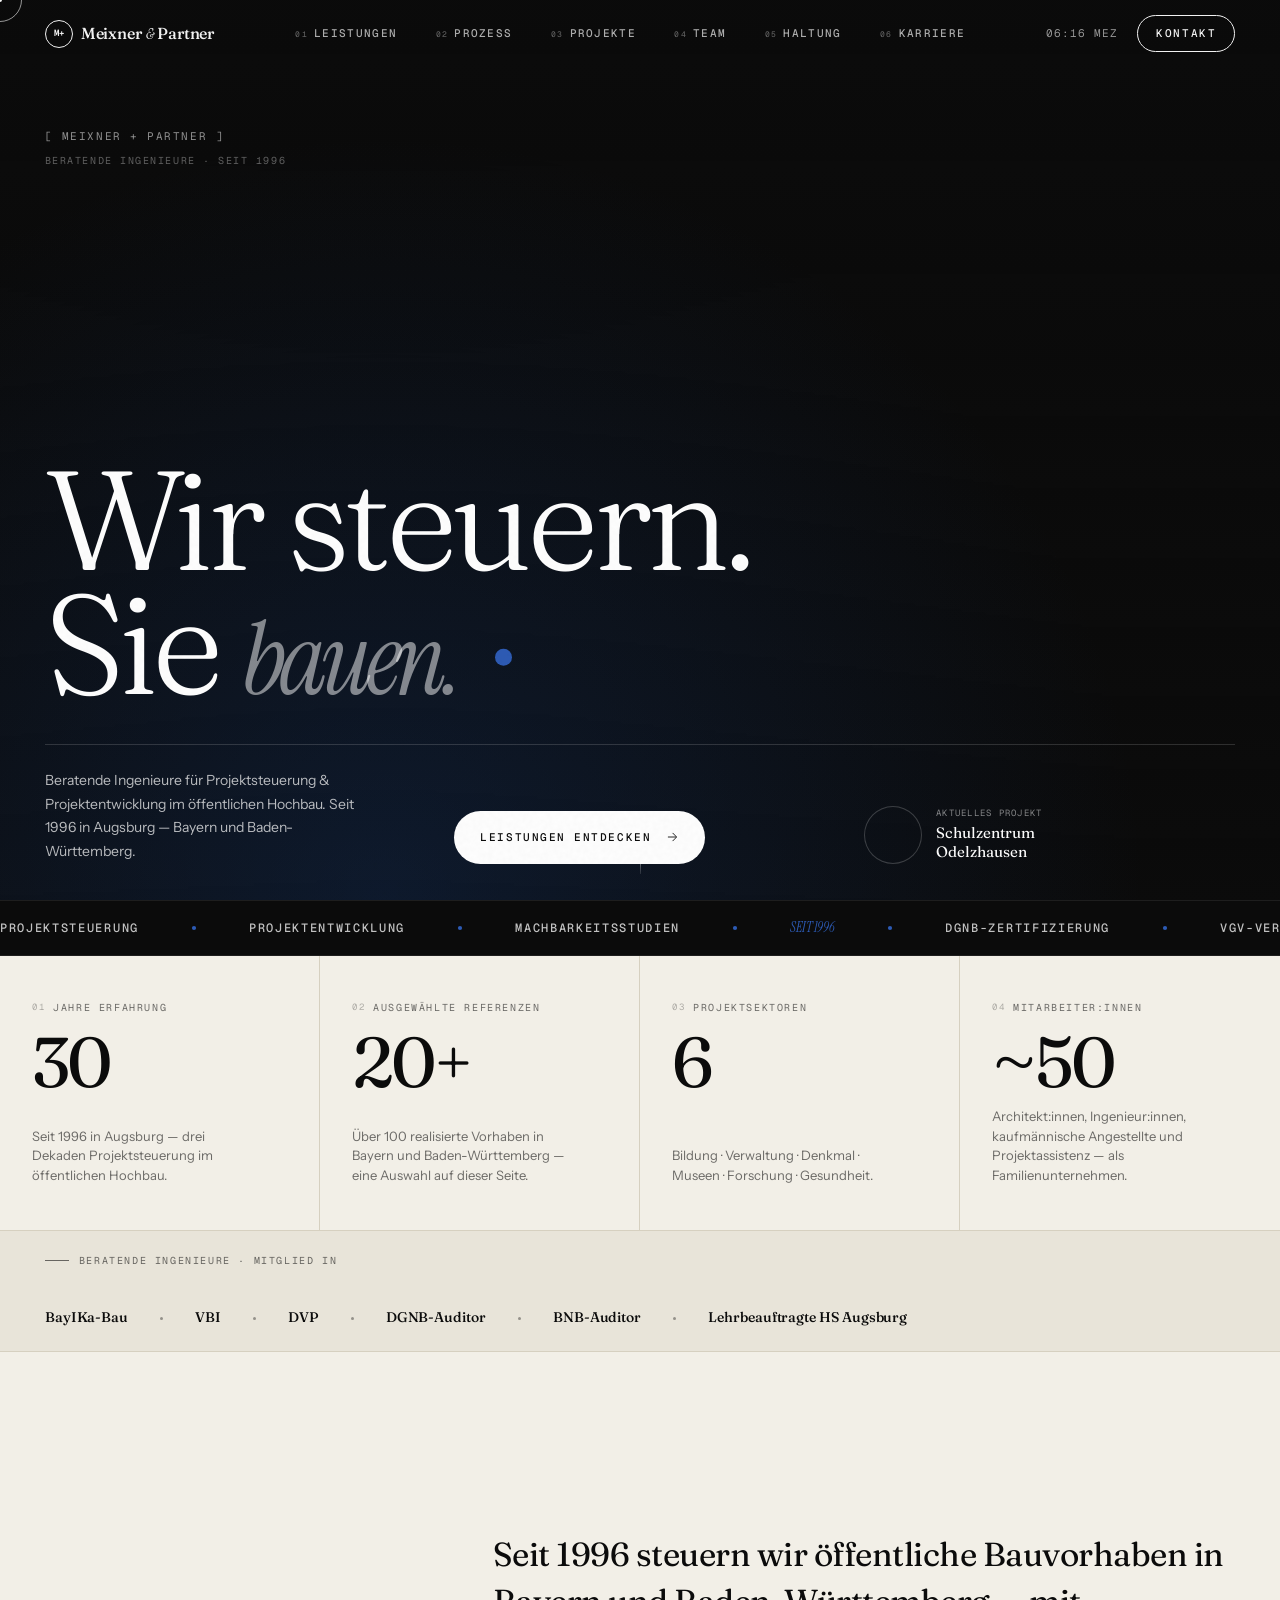
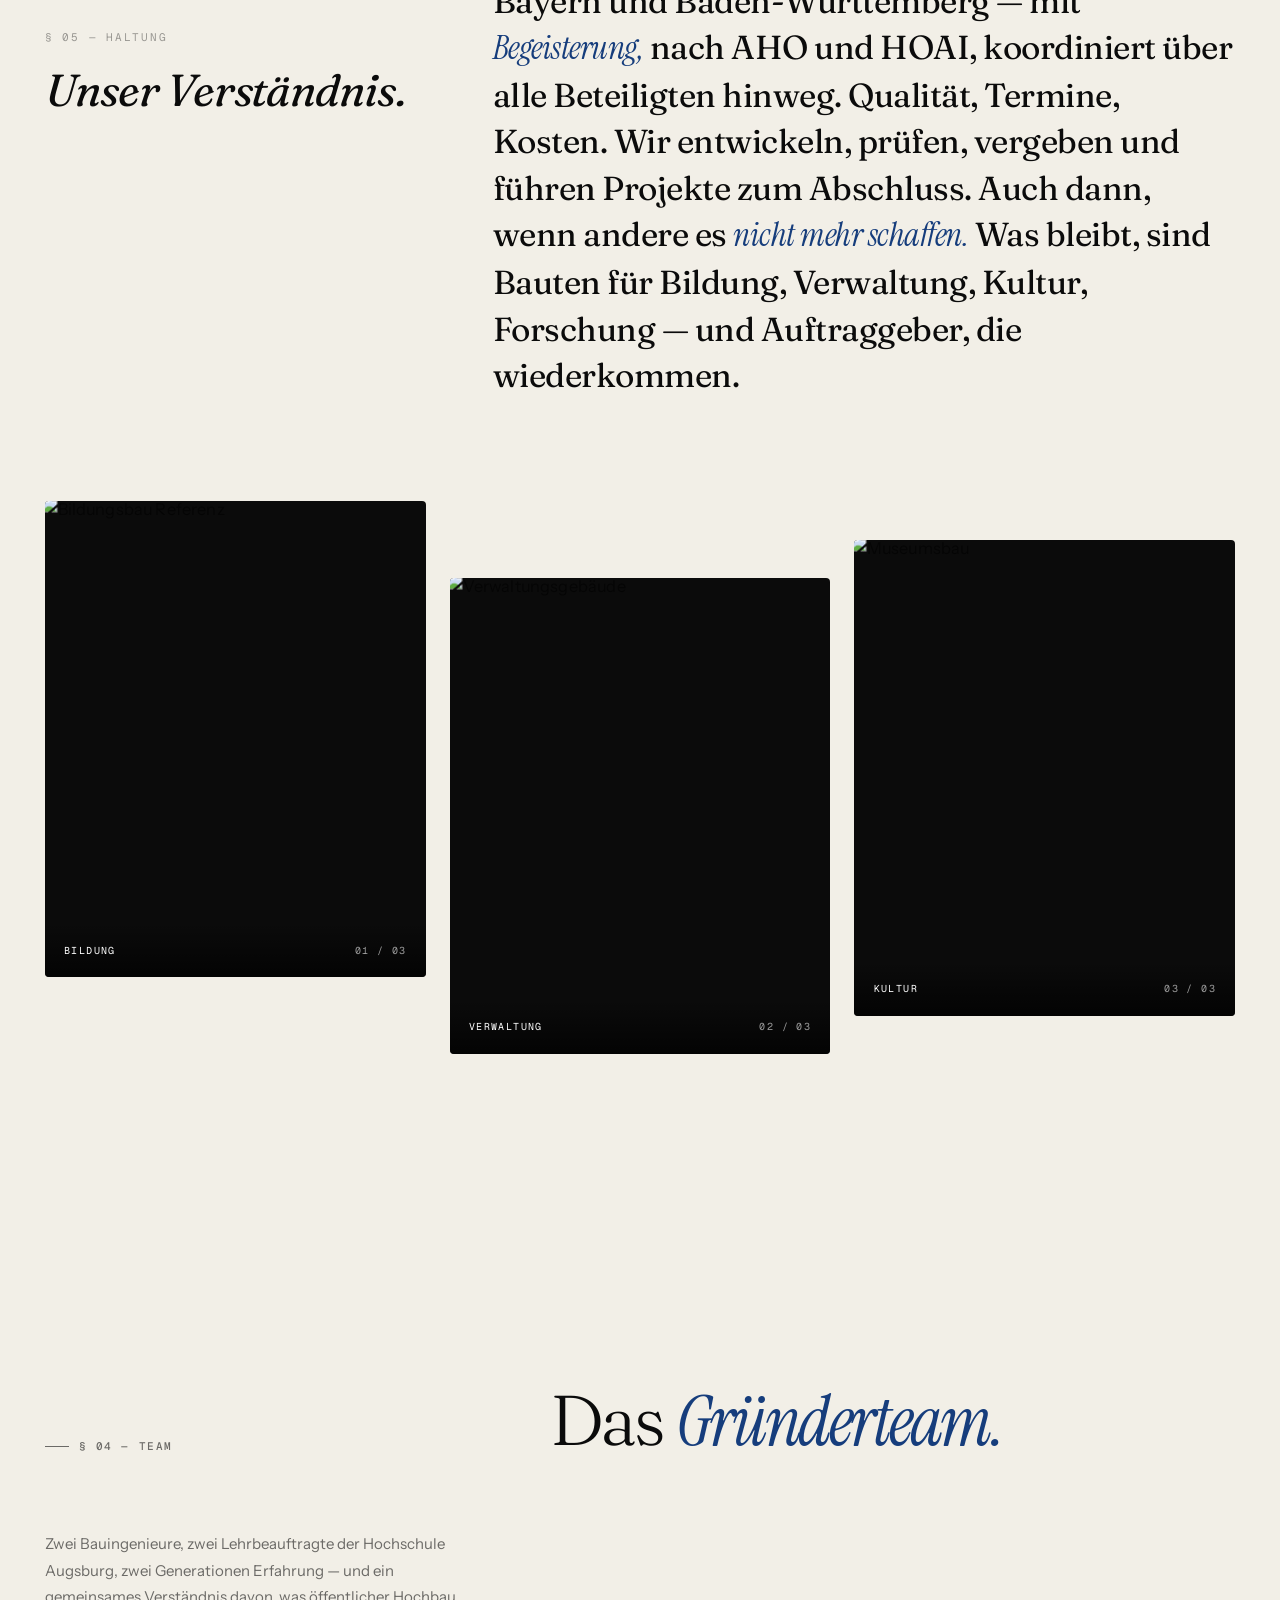
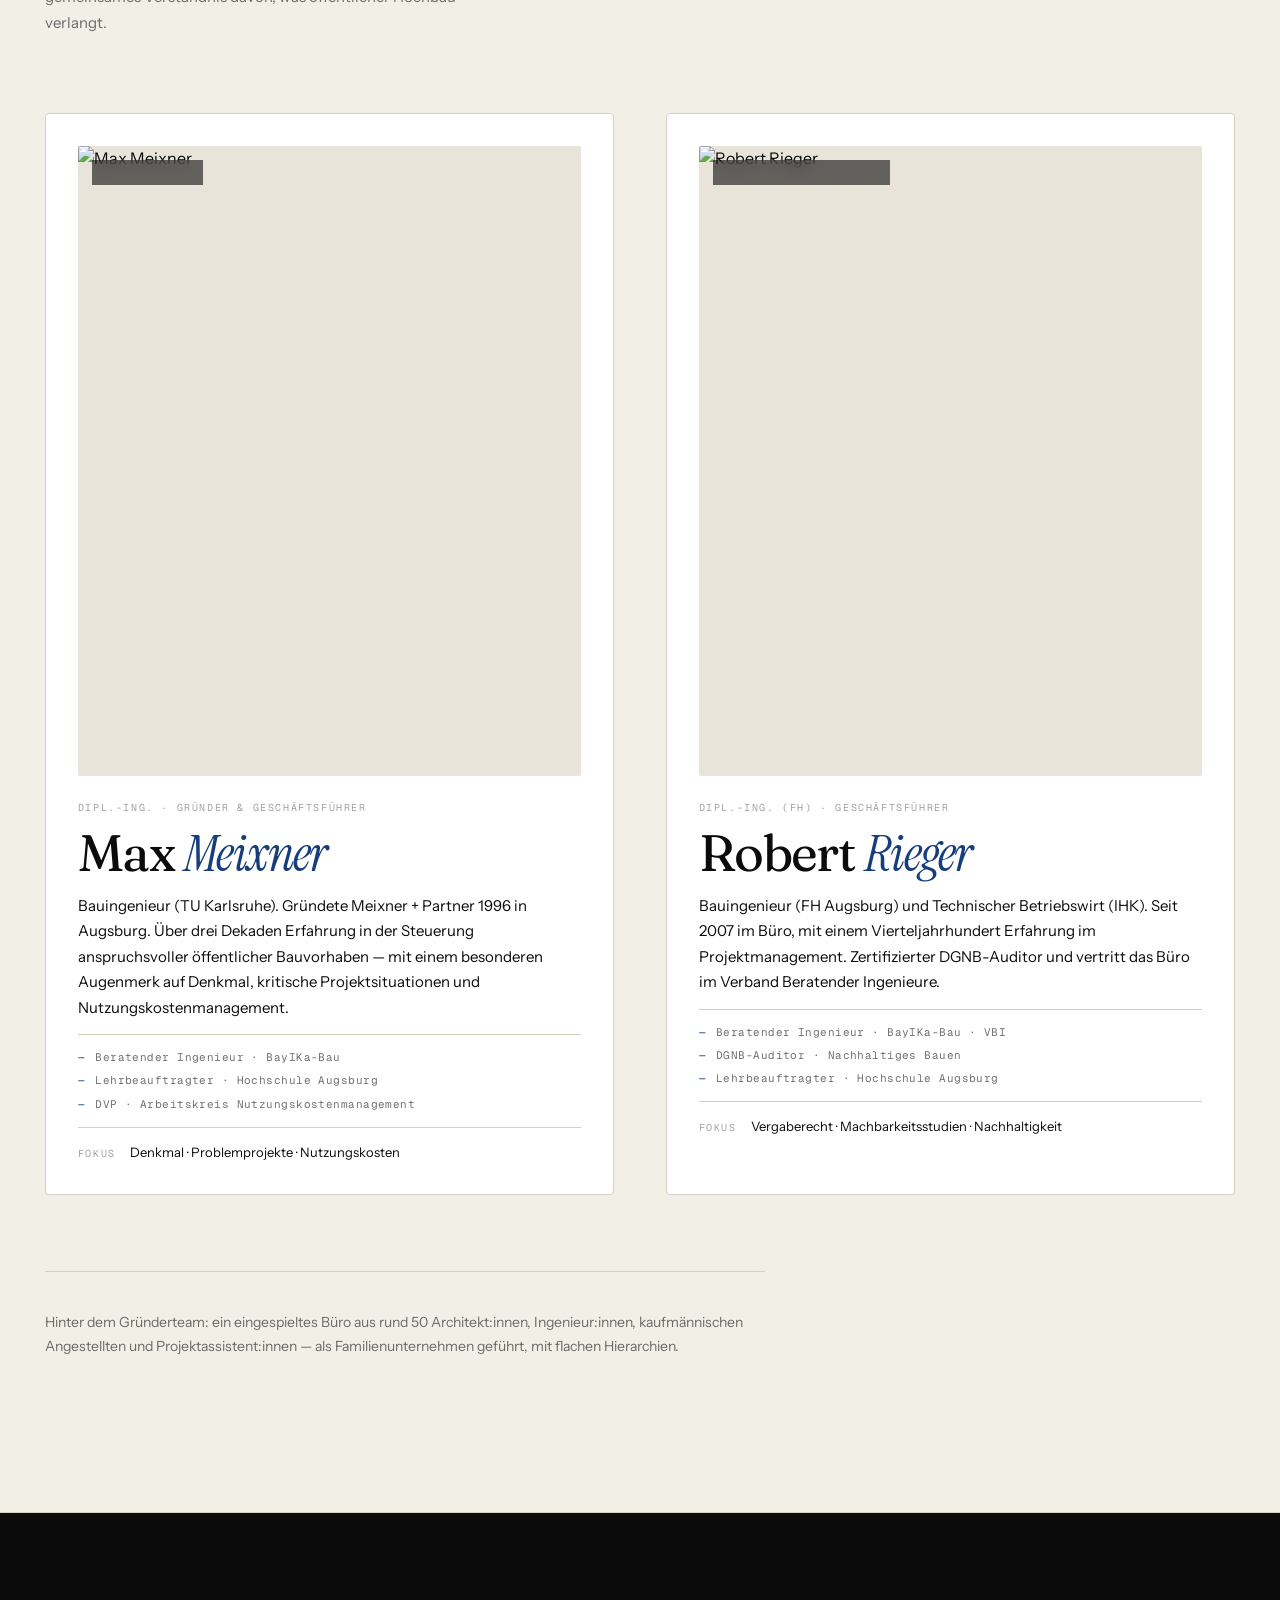
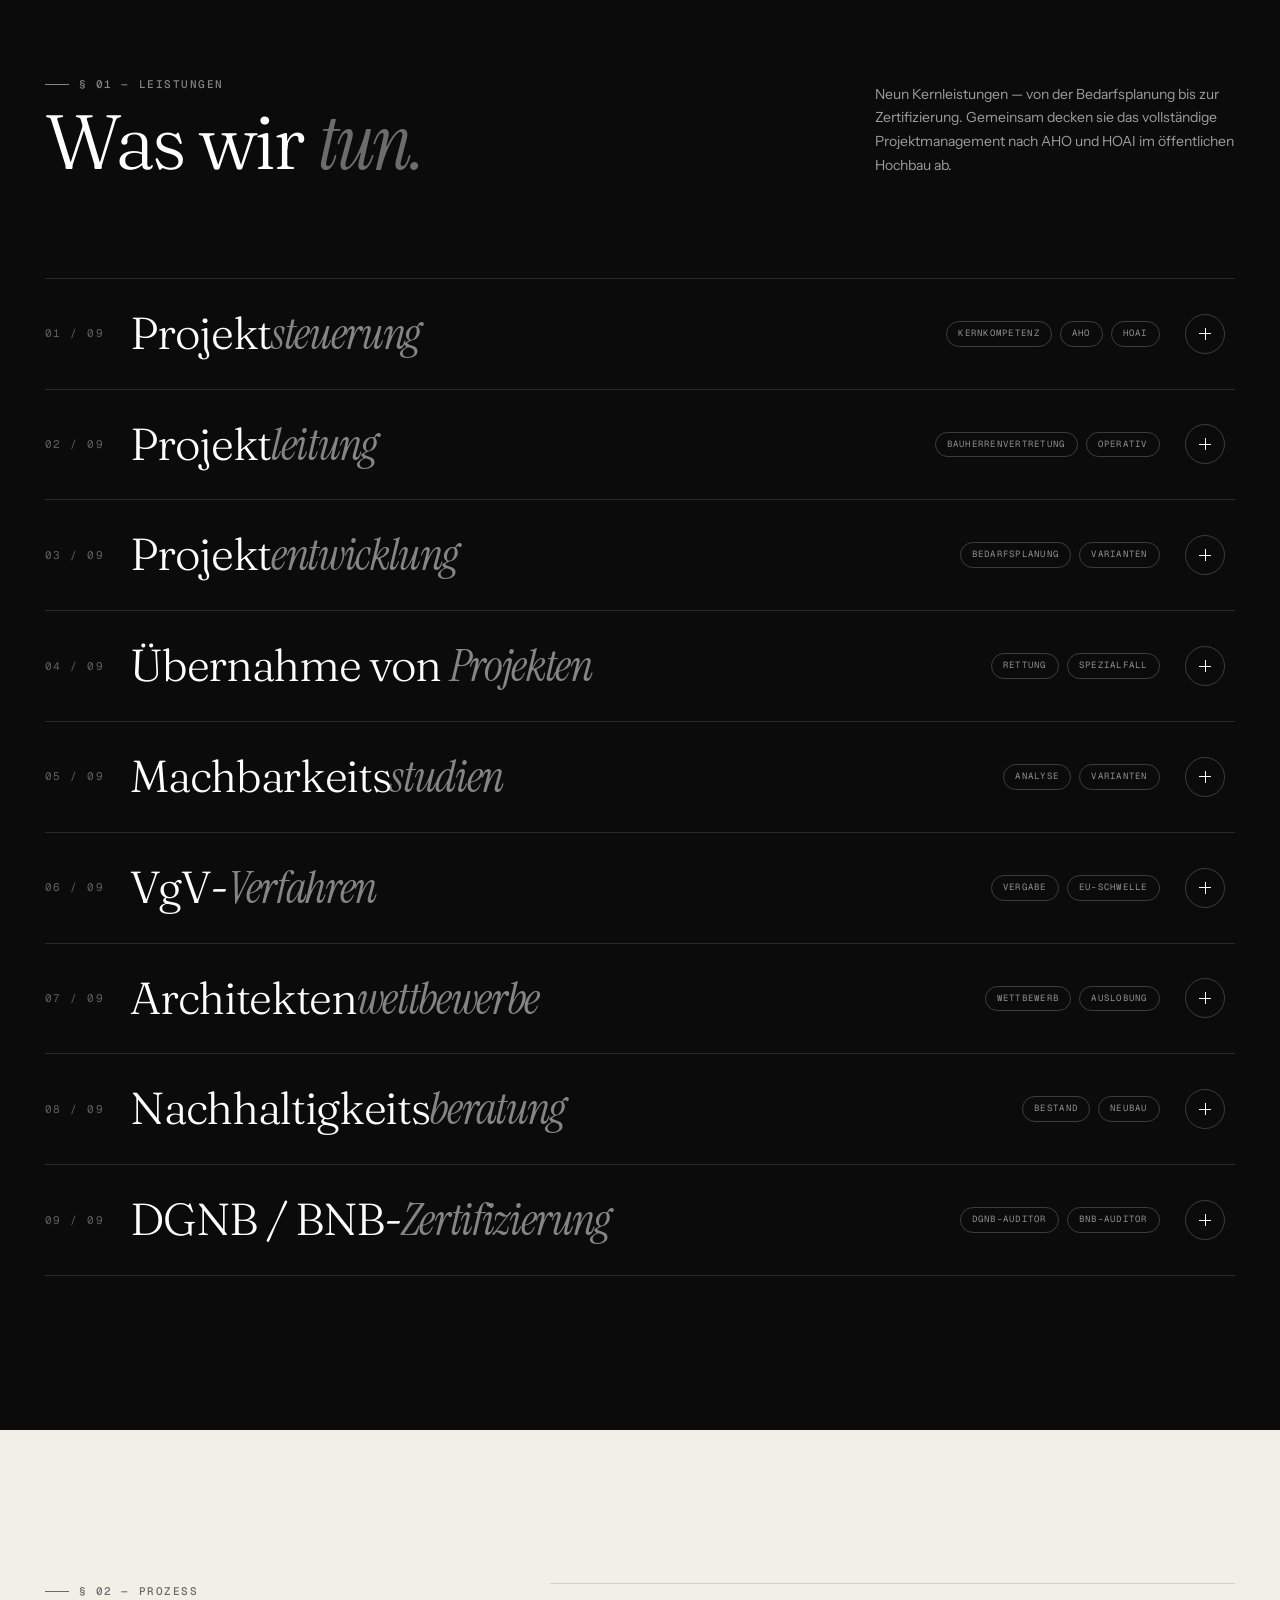
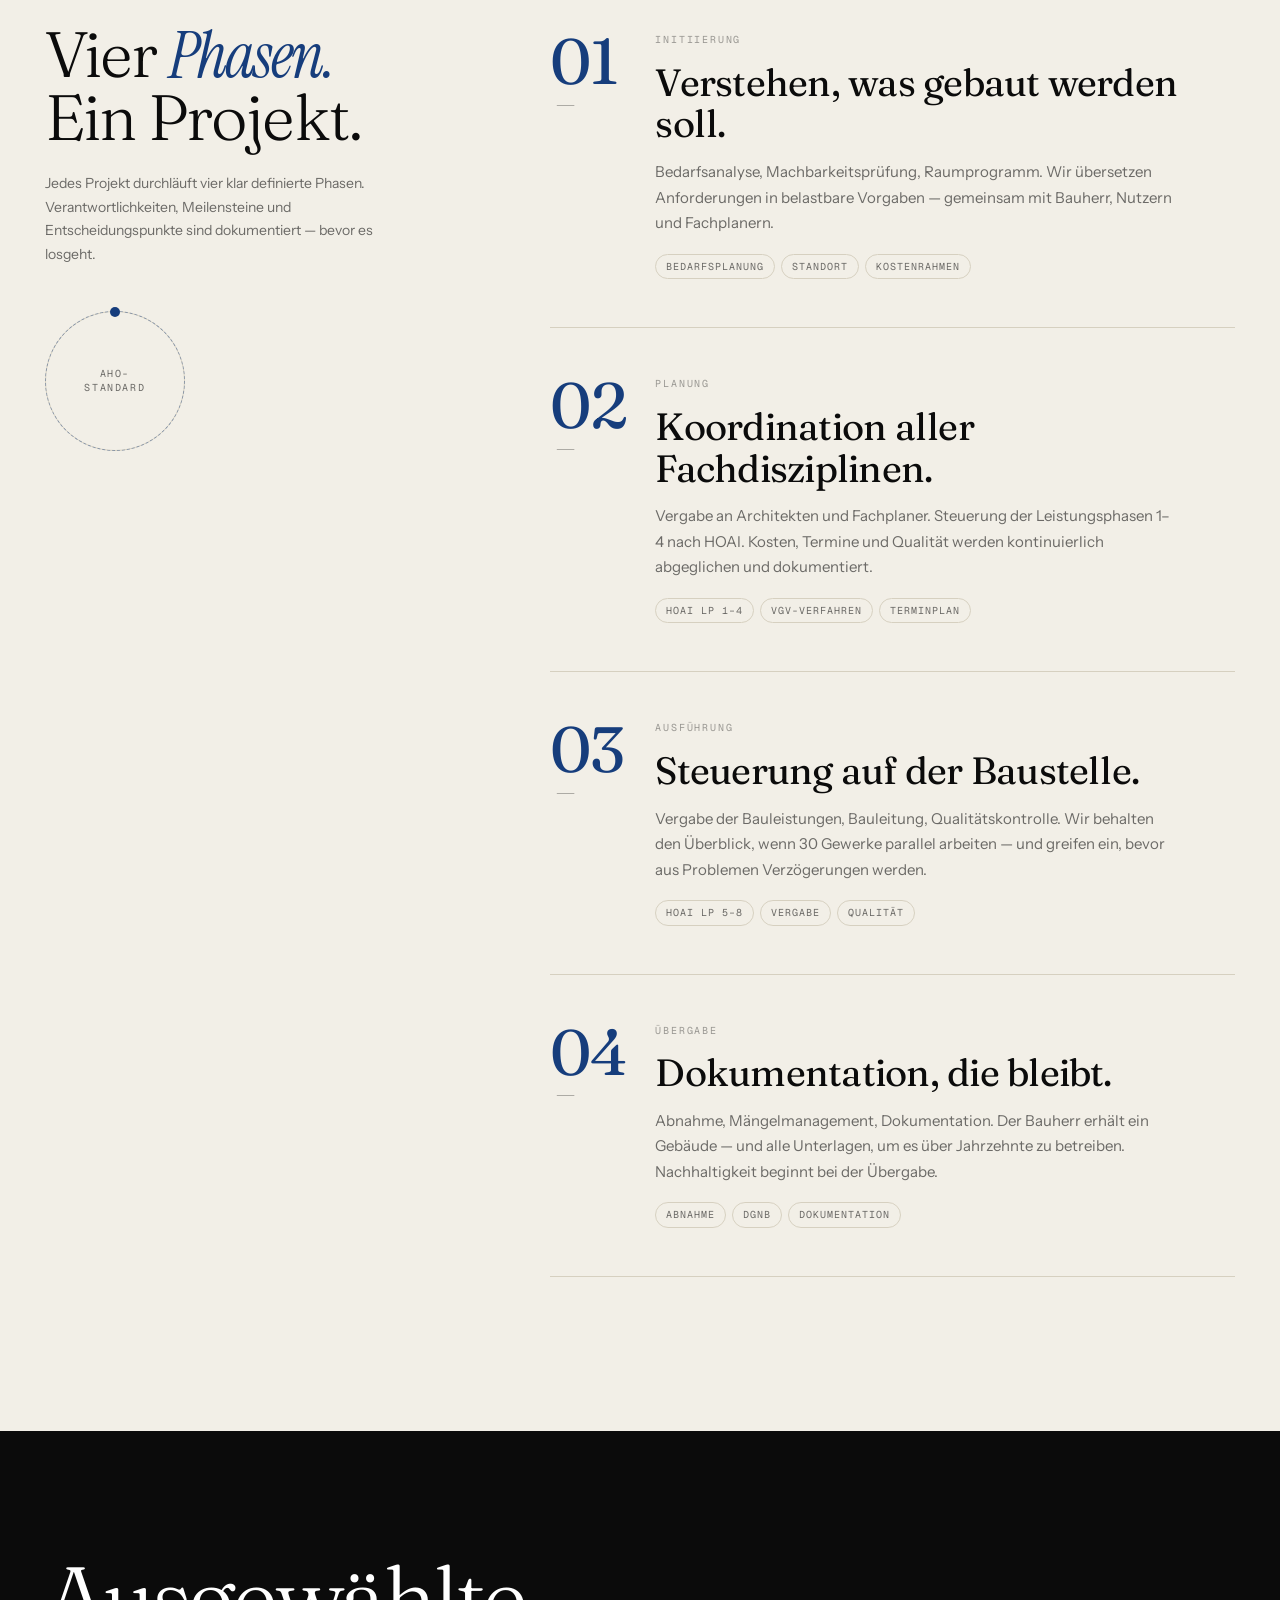
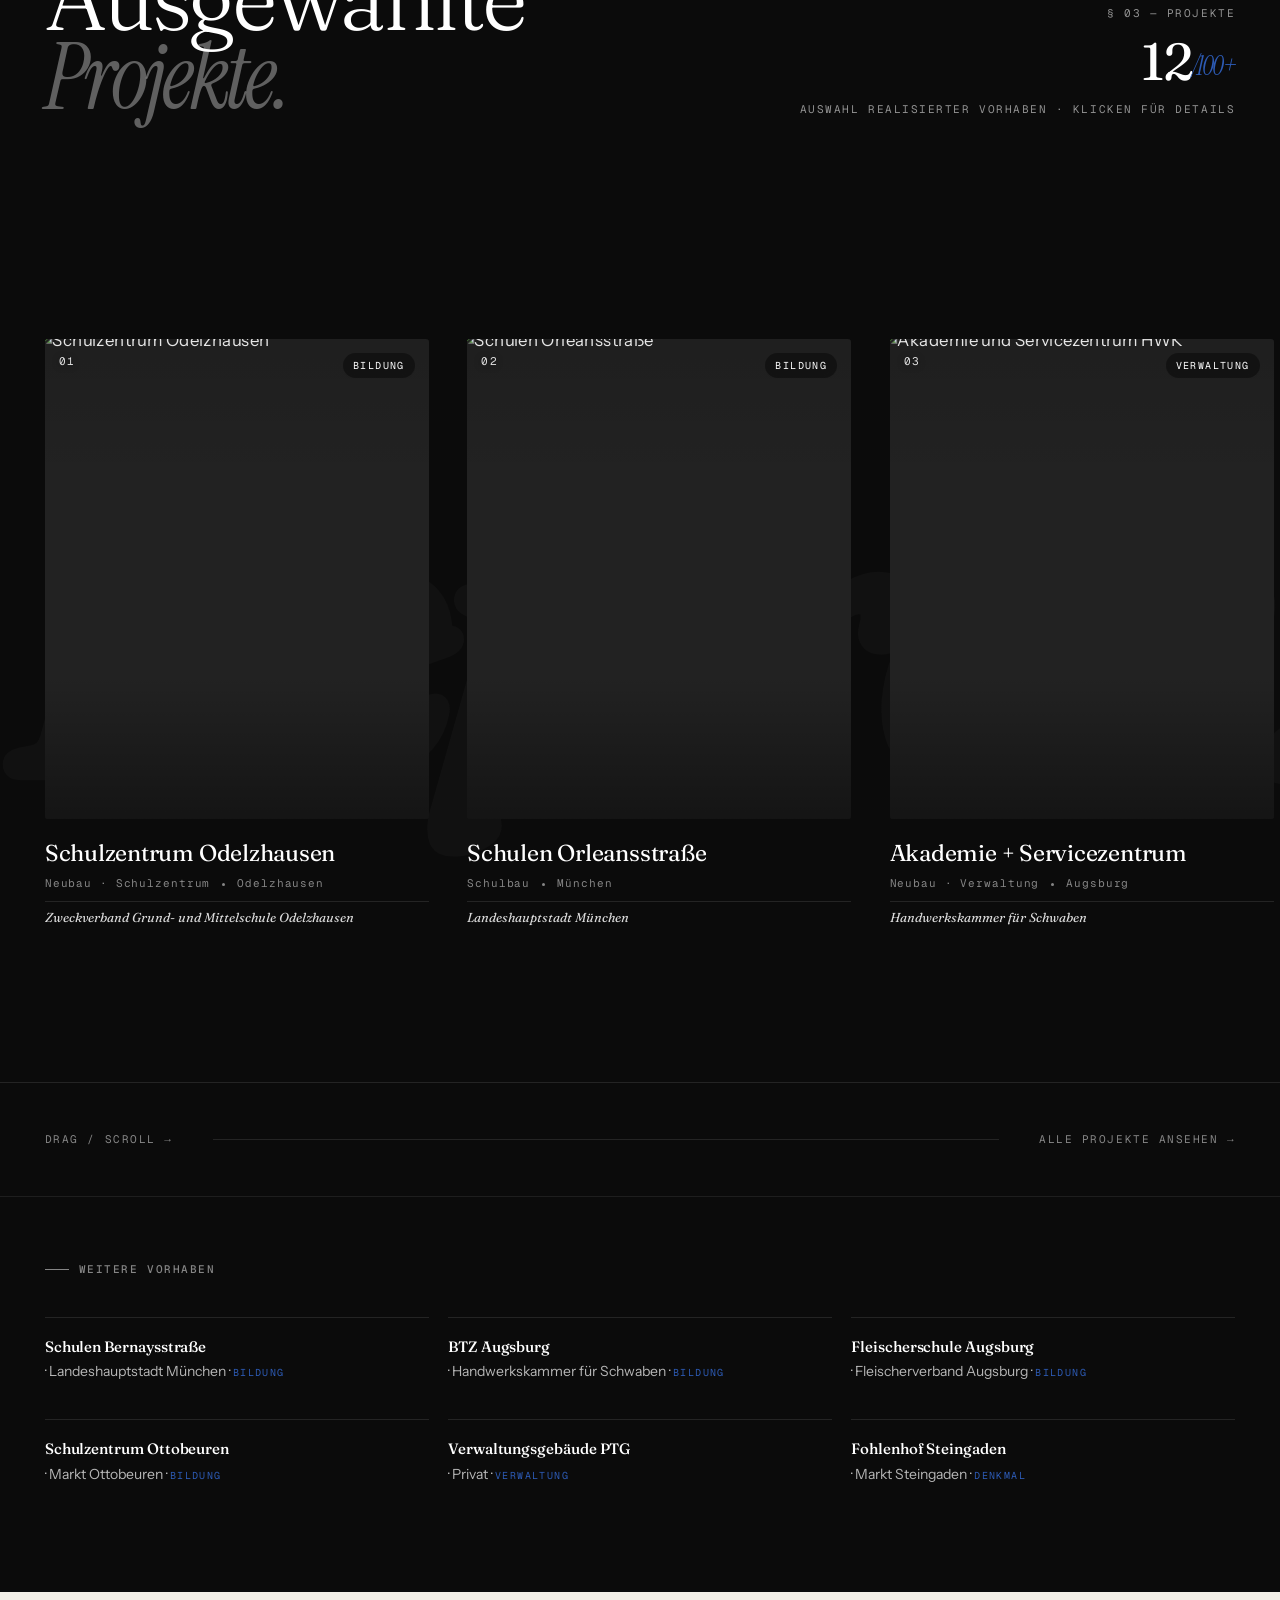
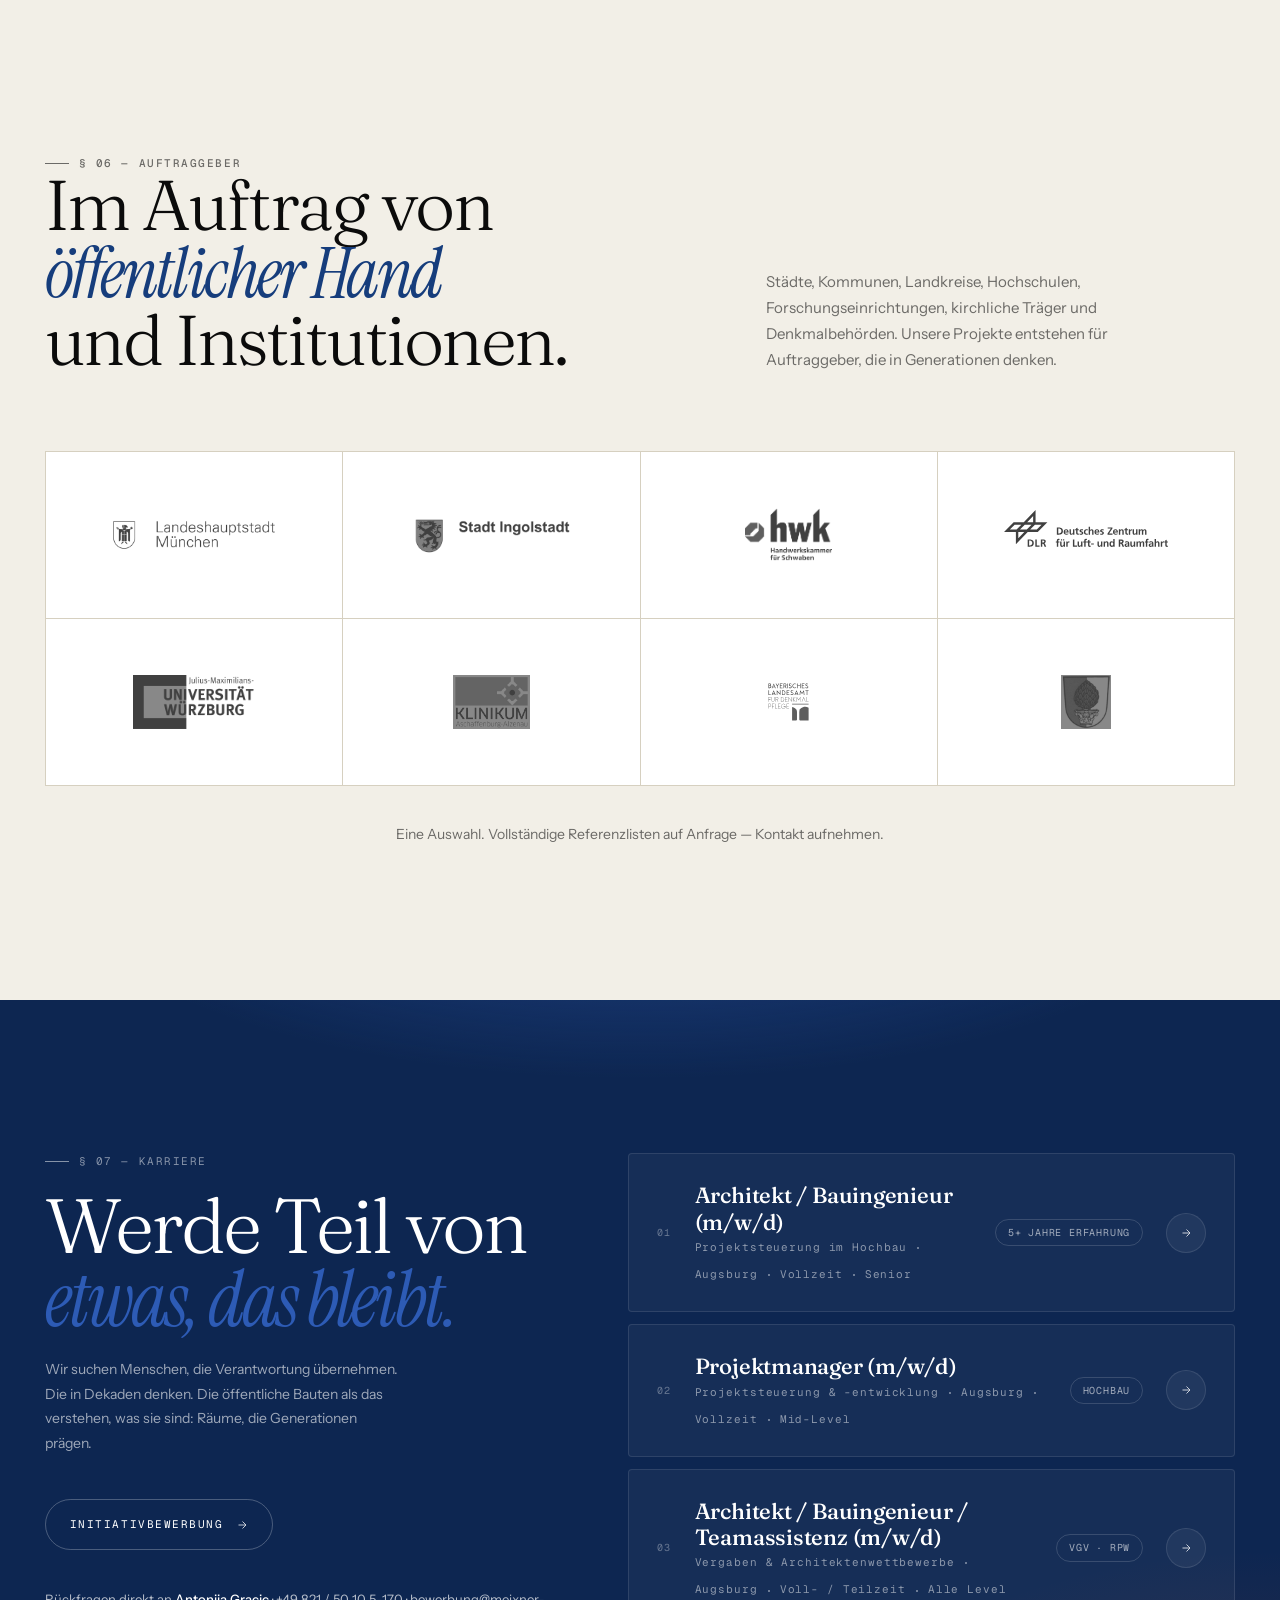
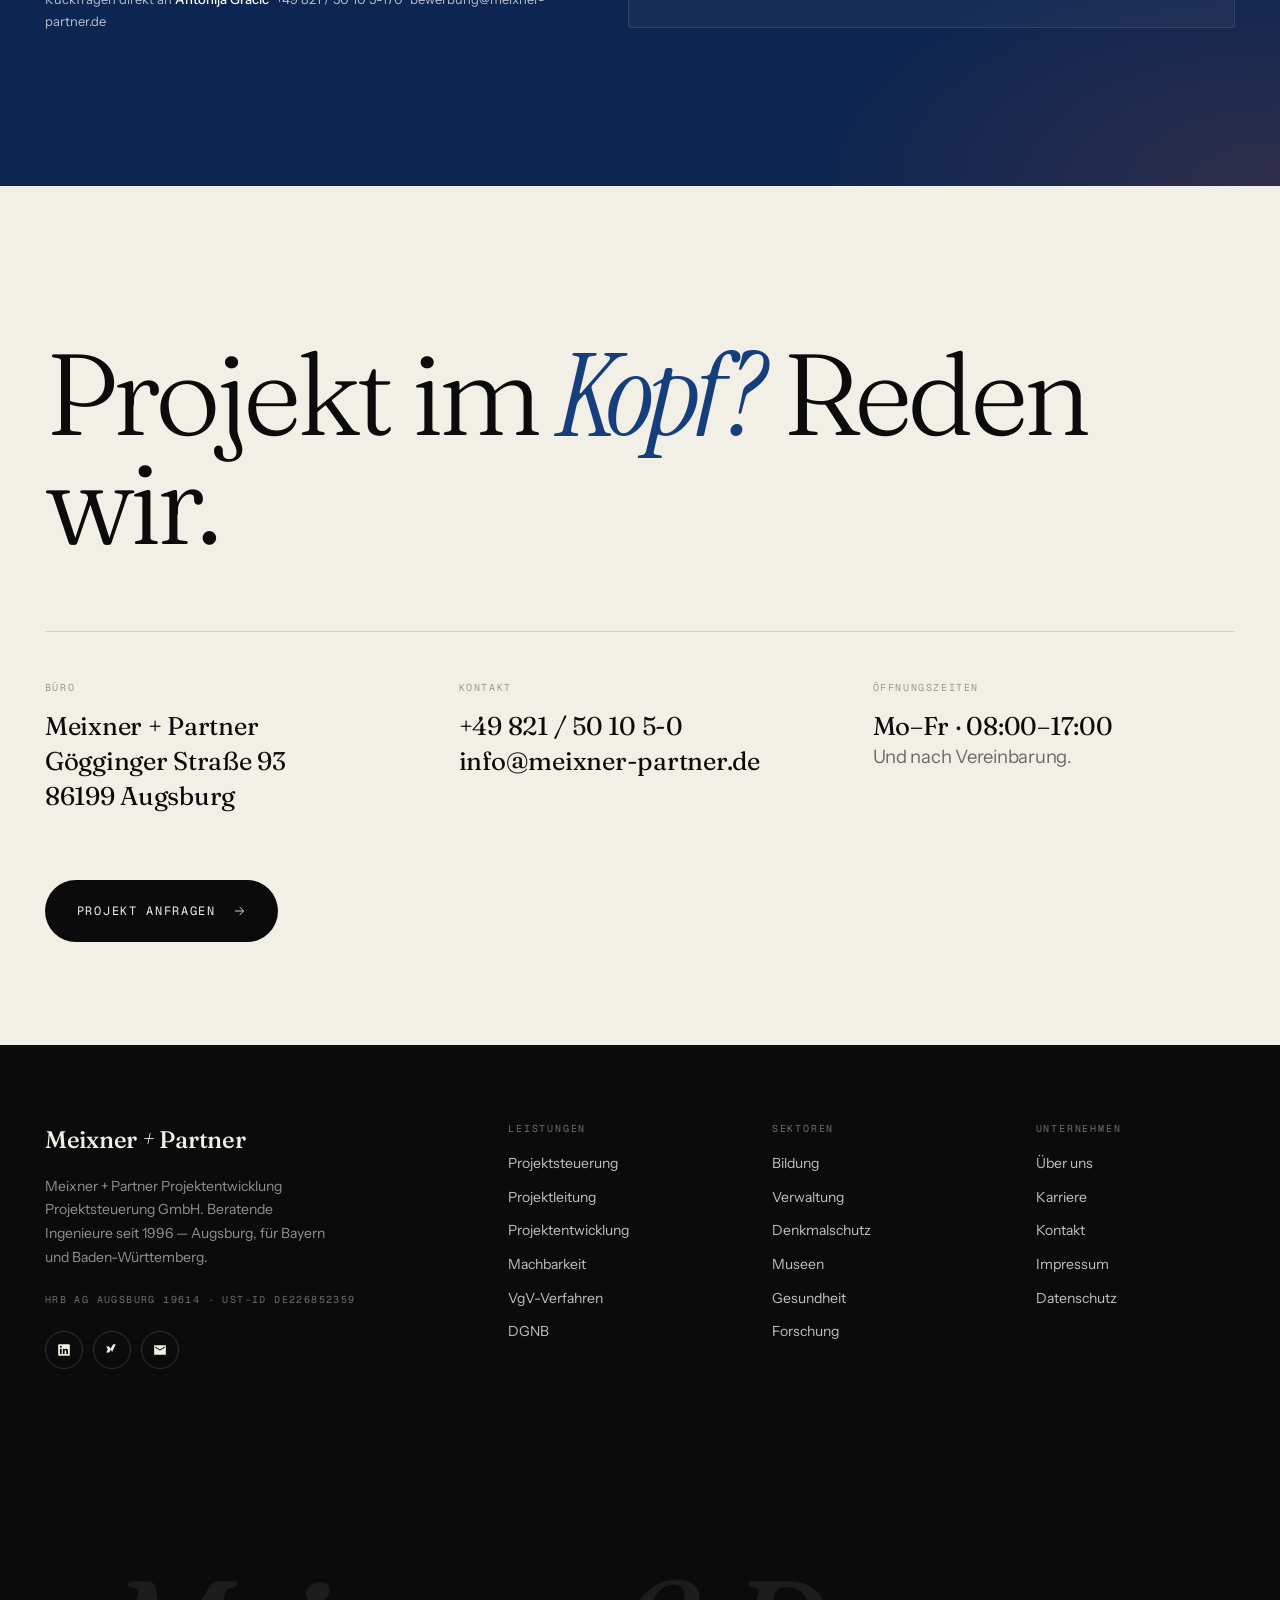
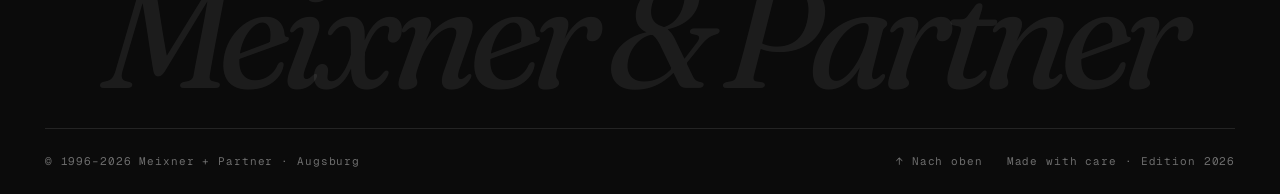
==== commit d9d9722d: "fix: neues Hintergrundvideo + Custom-Cursor z-index 10000 (über Modal)" ====
--- a/index.html
+++ b/index.html
@@ -166,7 +166,7 @@
 /* ==========================================================================
    CURSOR — magnetic dual-layer
    ========================================================================== */
-.cur, .cur-dot{position:fixed;top:0;left:0;pointer-events:none;z-index:9800;will-change:transform;mix-blend-mode:difference}
+.cur, .cur-dot{position:fixed;top:0;left:0;pointer-events:none;z-index:10000;will-change:transform;mix-blend-mode:difference}
 .cur{
   width:44px;height:44px;border-radius:50%;
   border:1px solid rgba(255,255,255,0.6);
